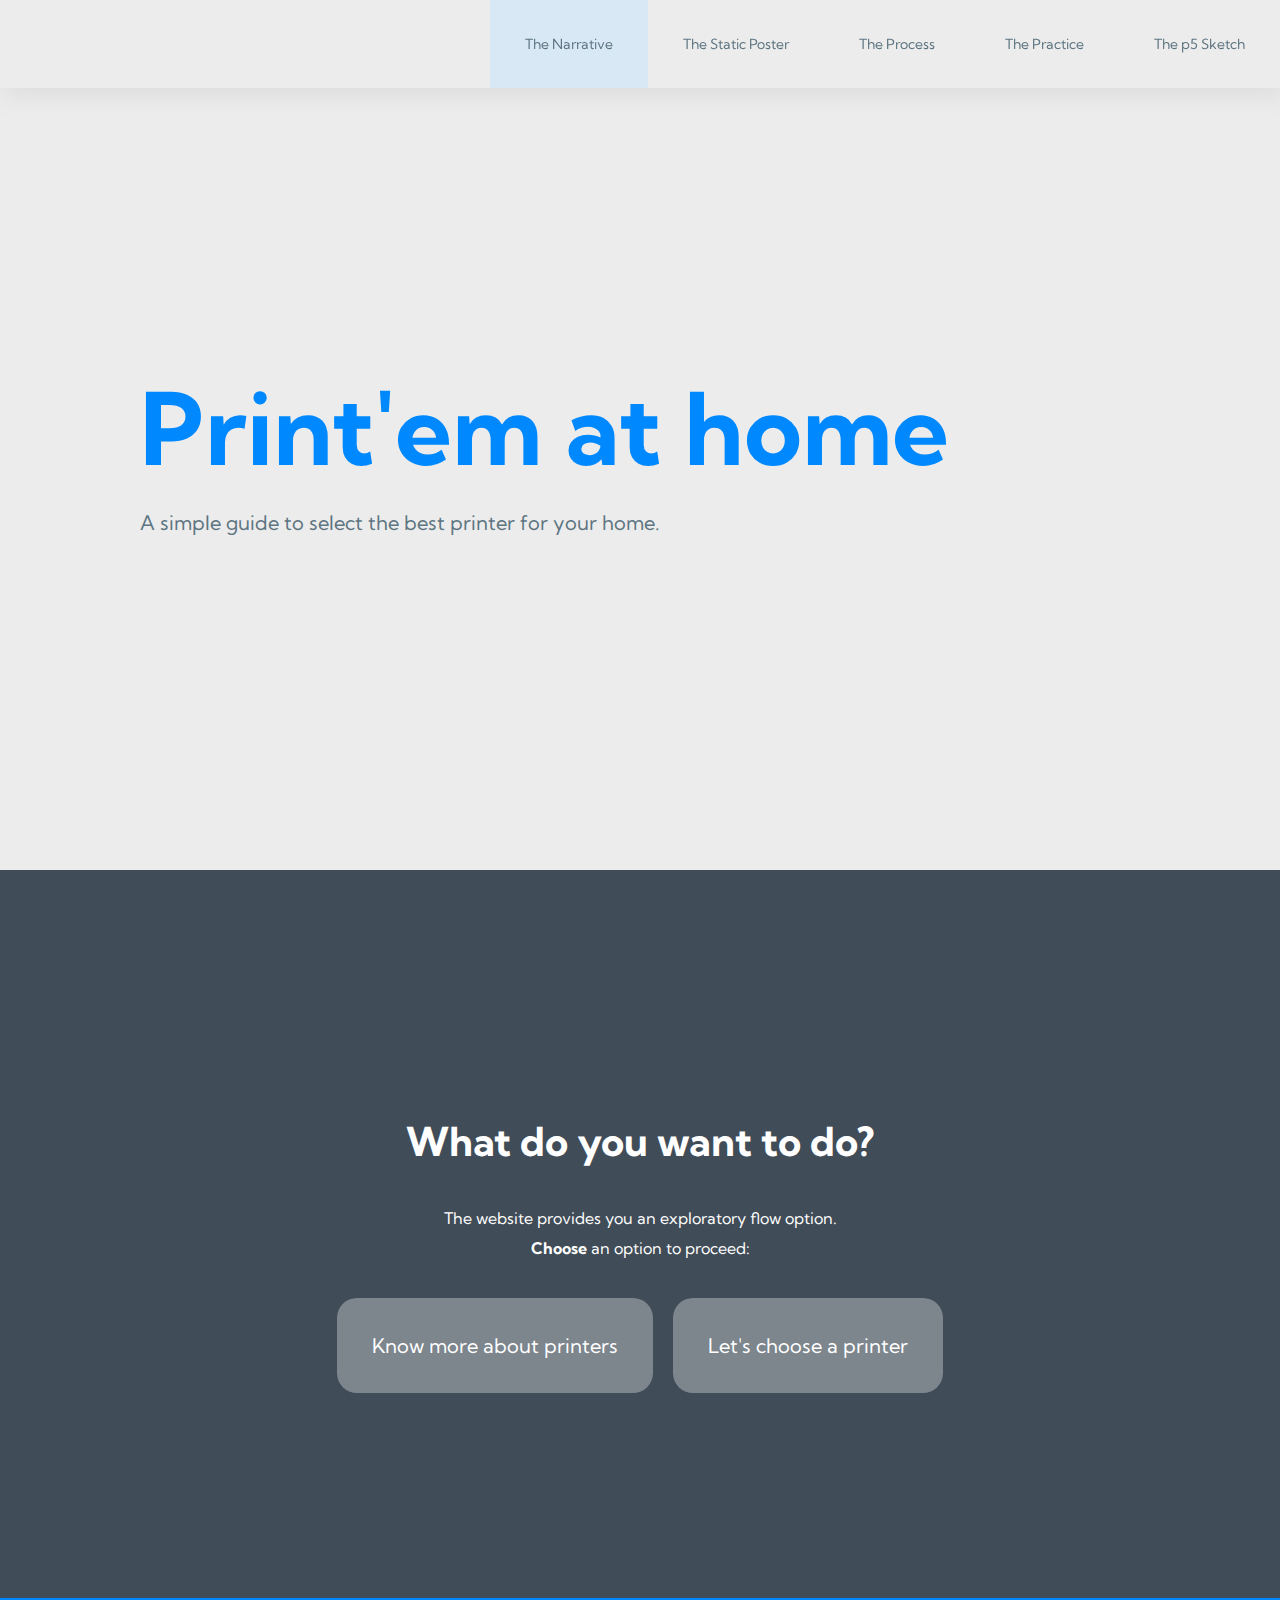
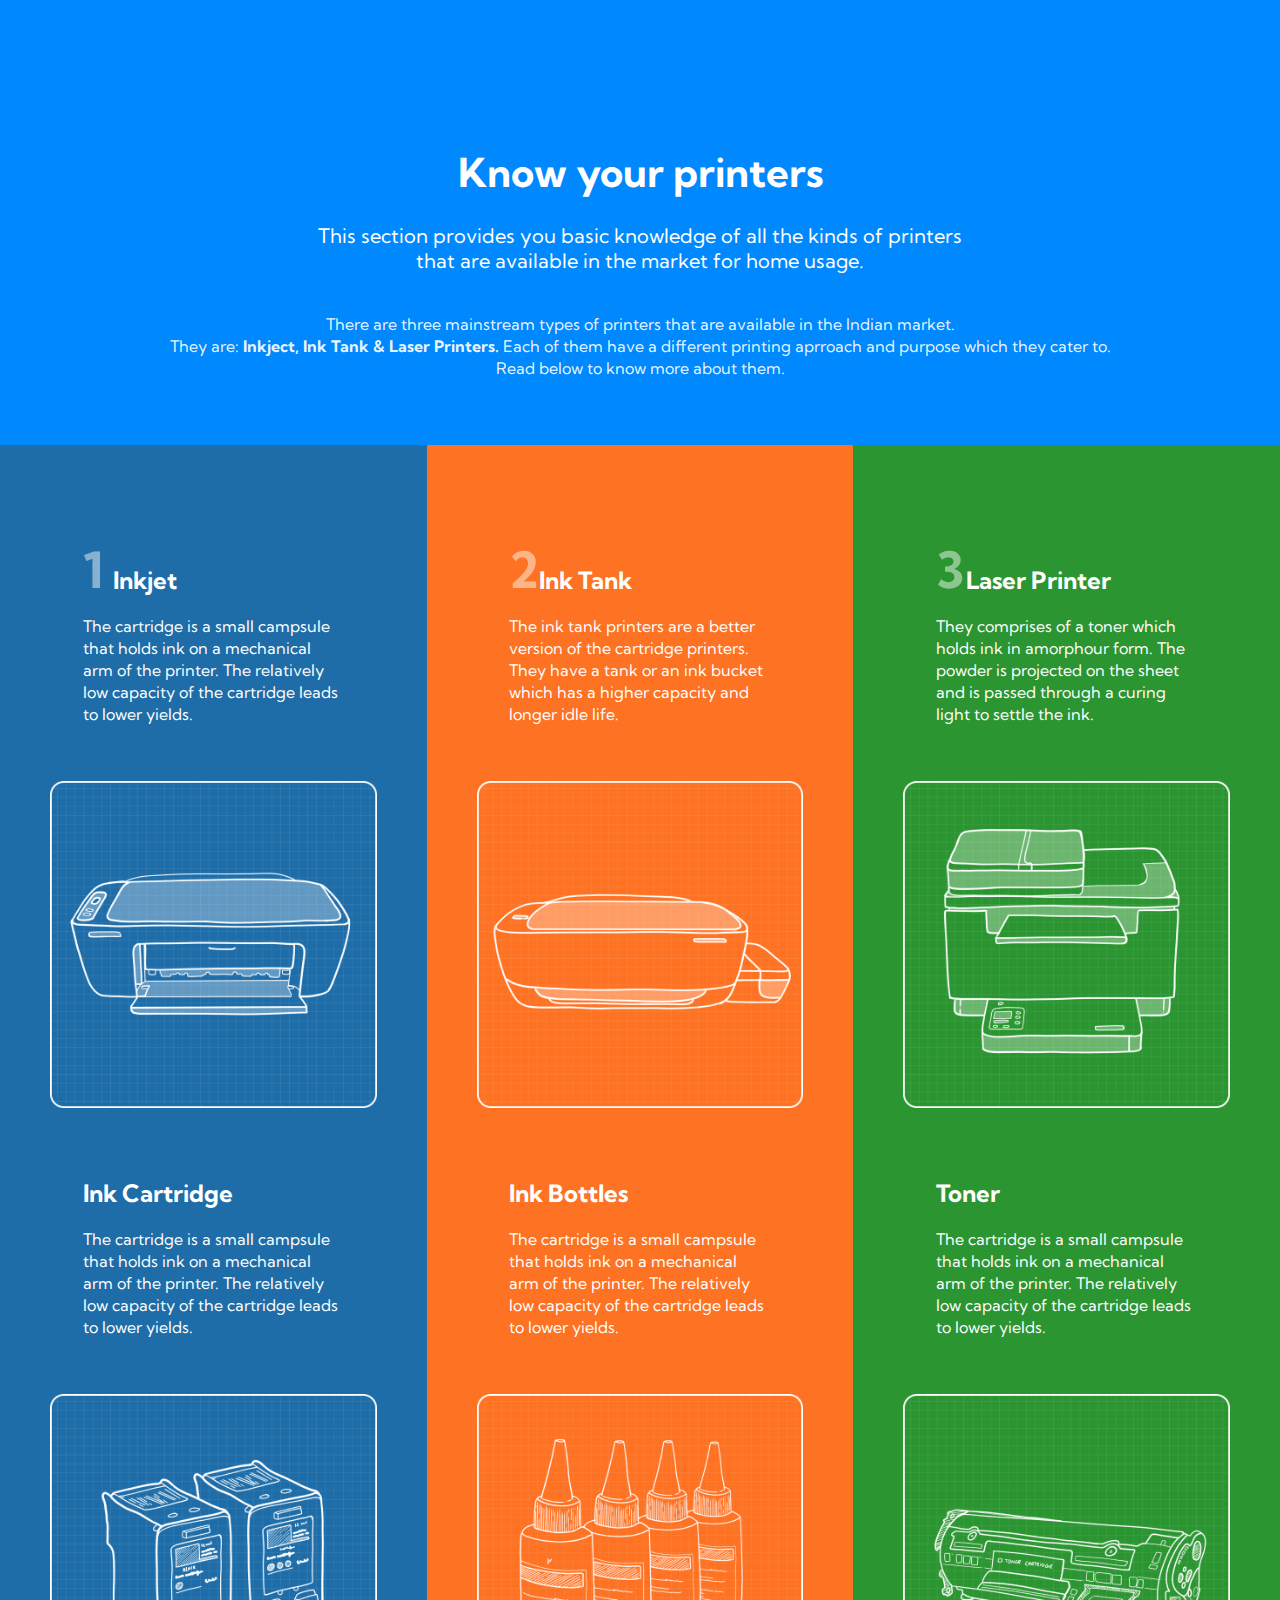
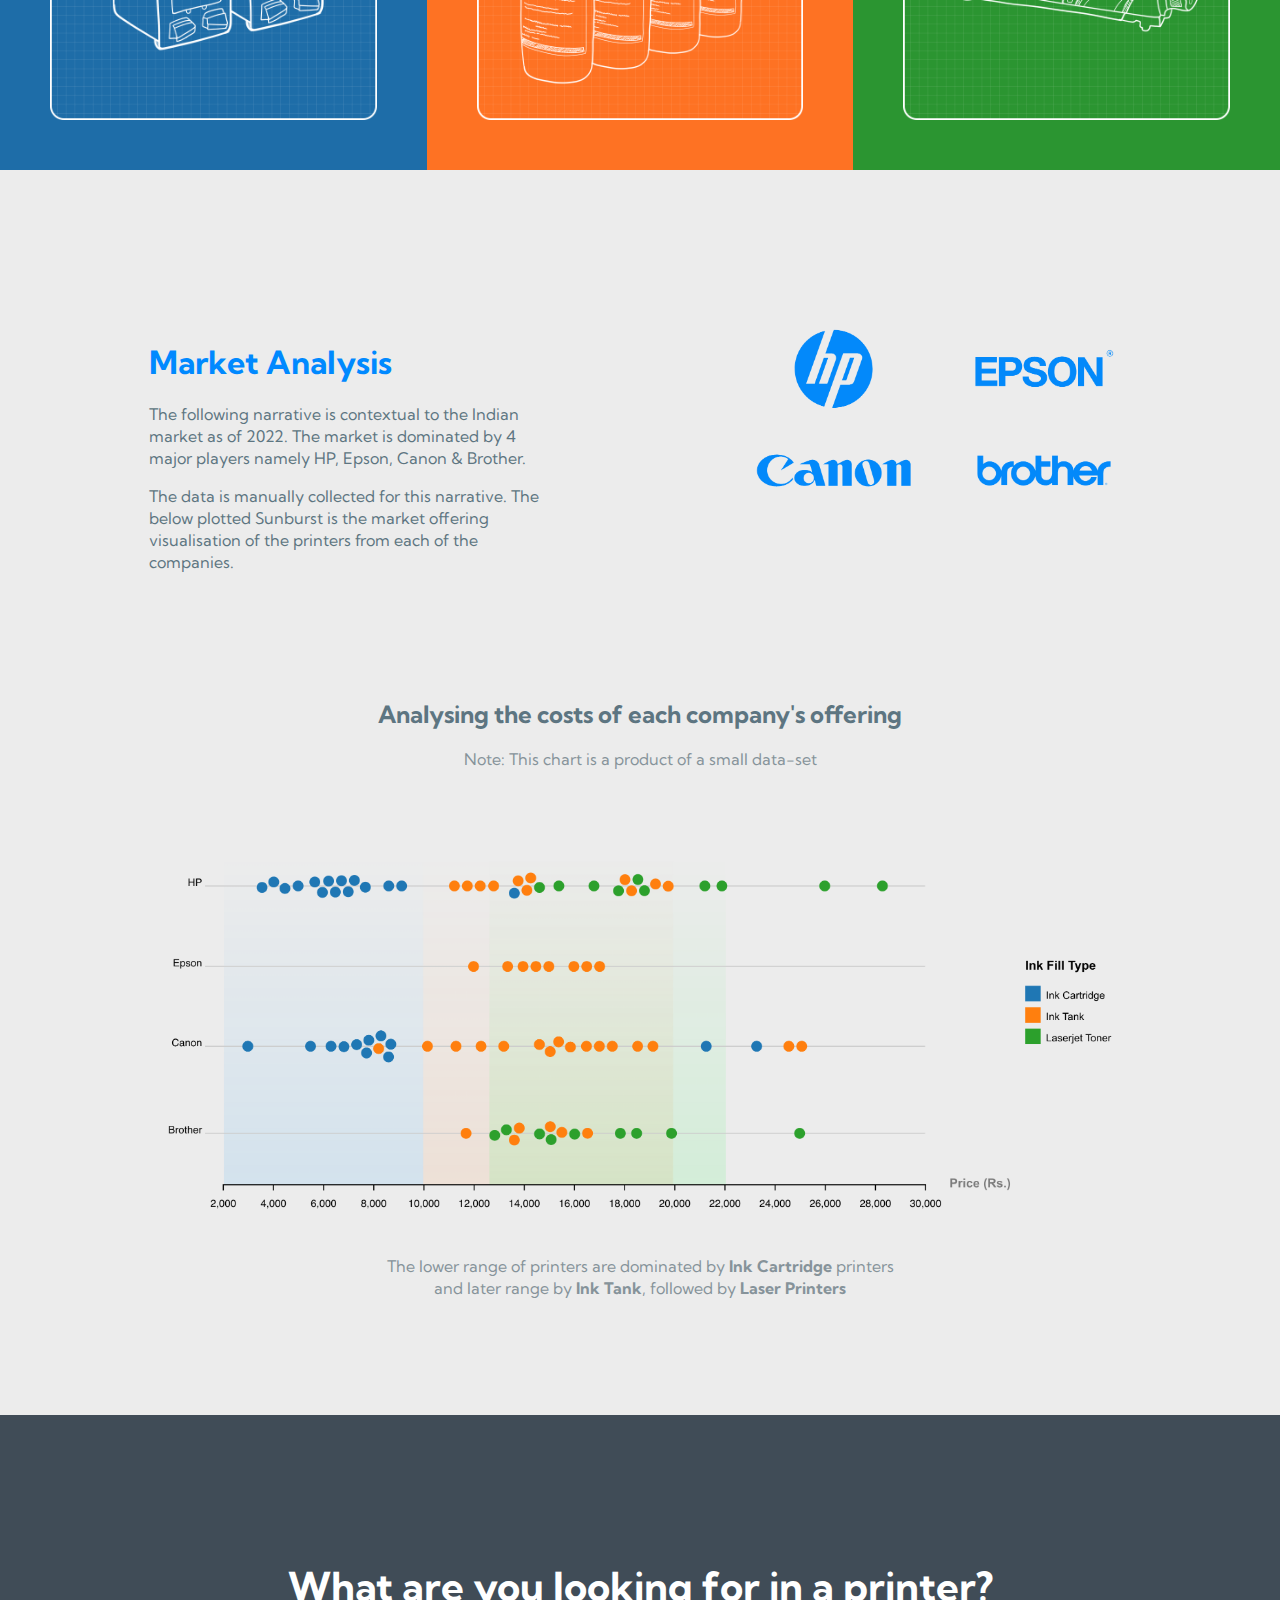
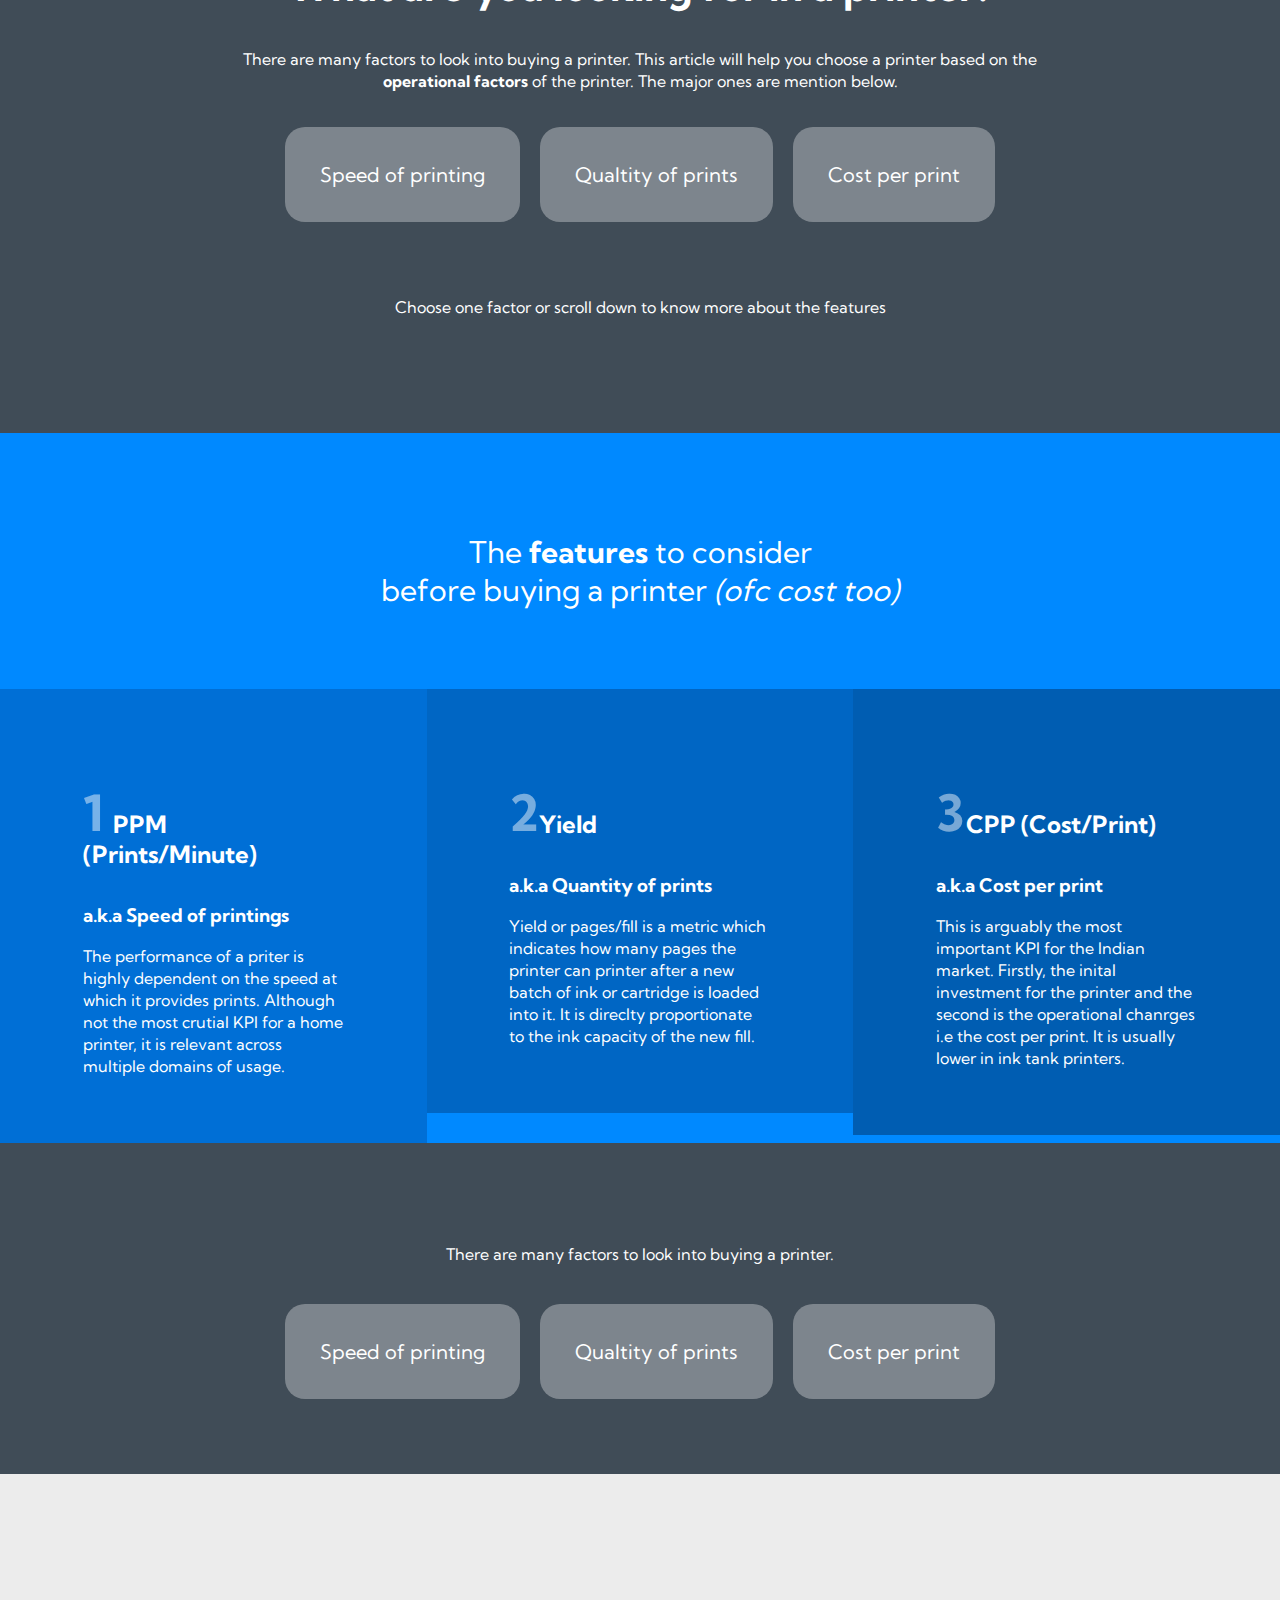
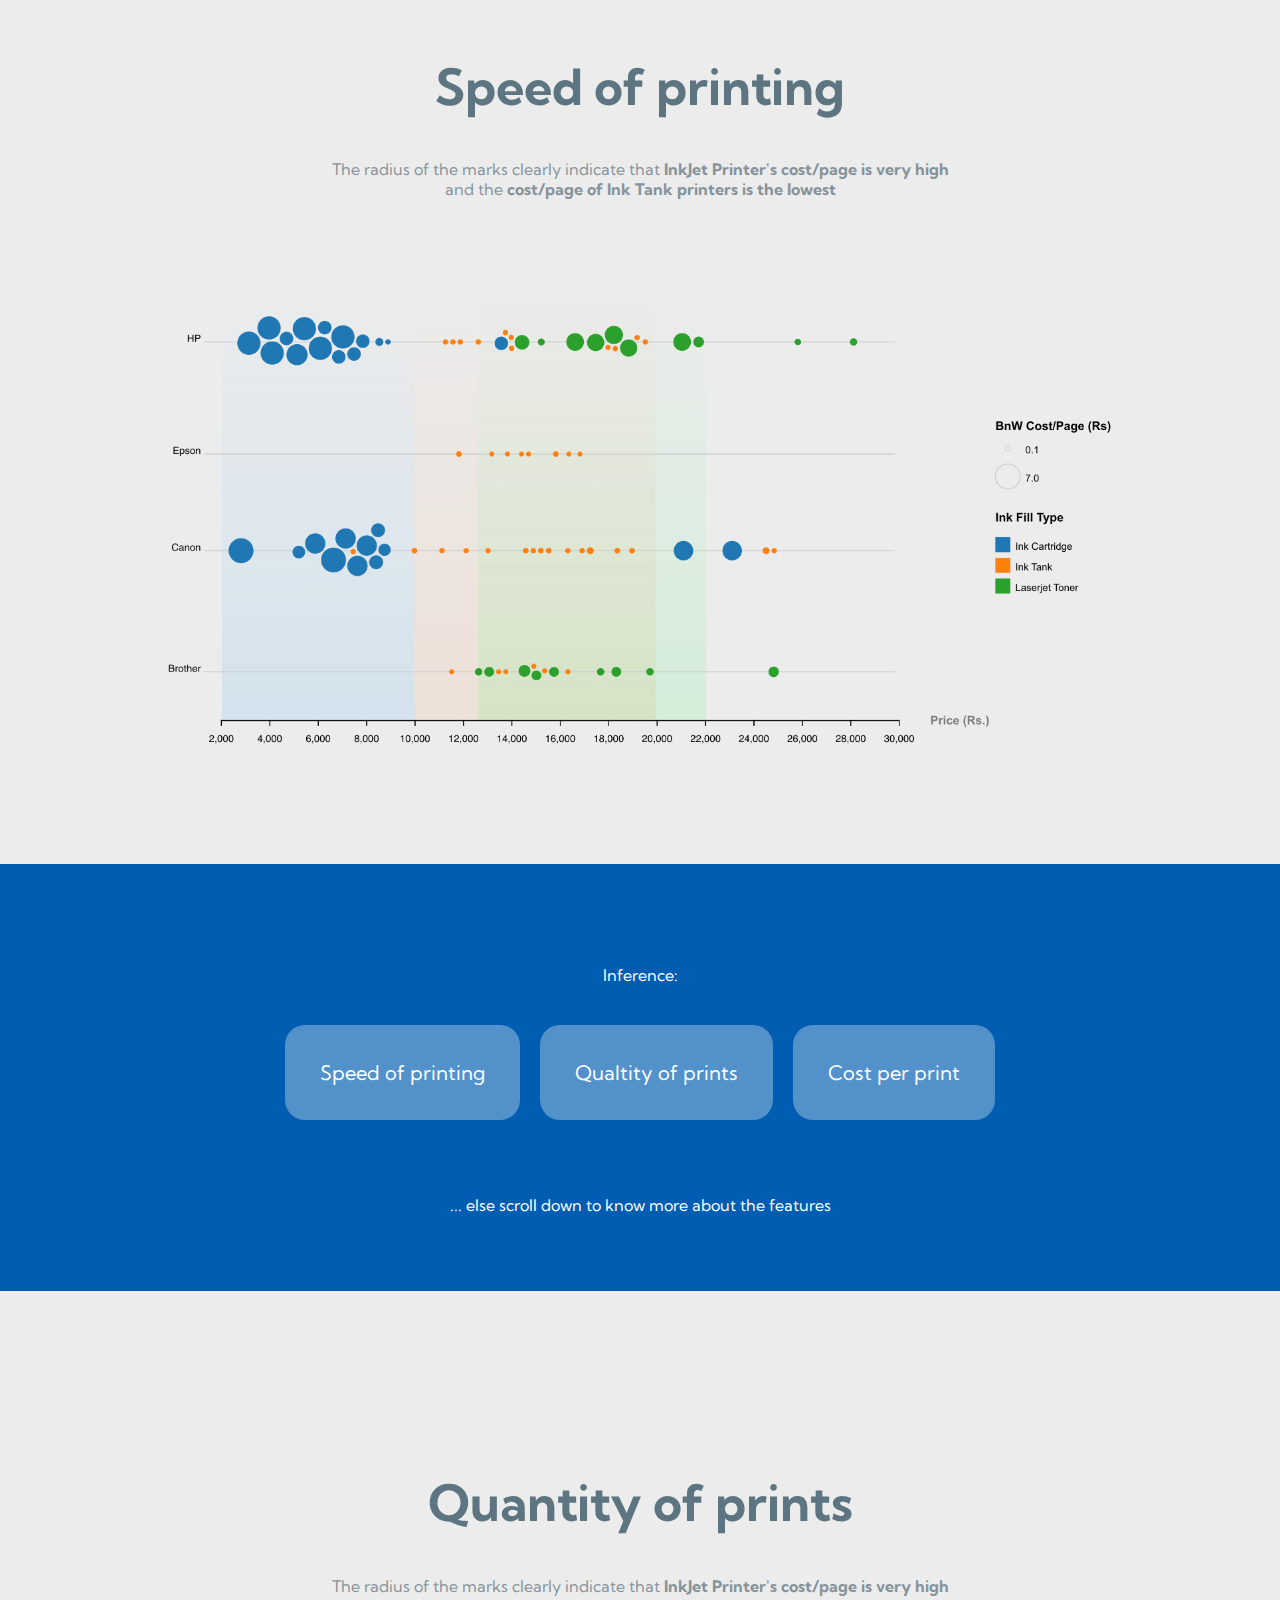
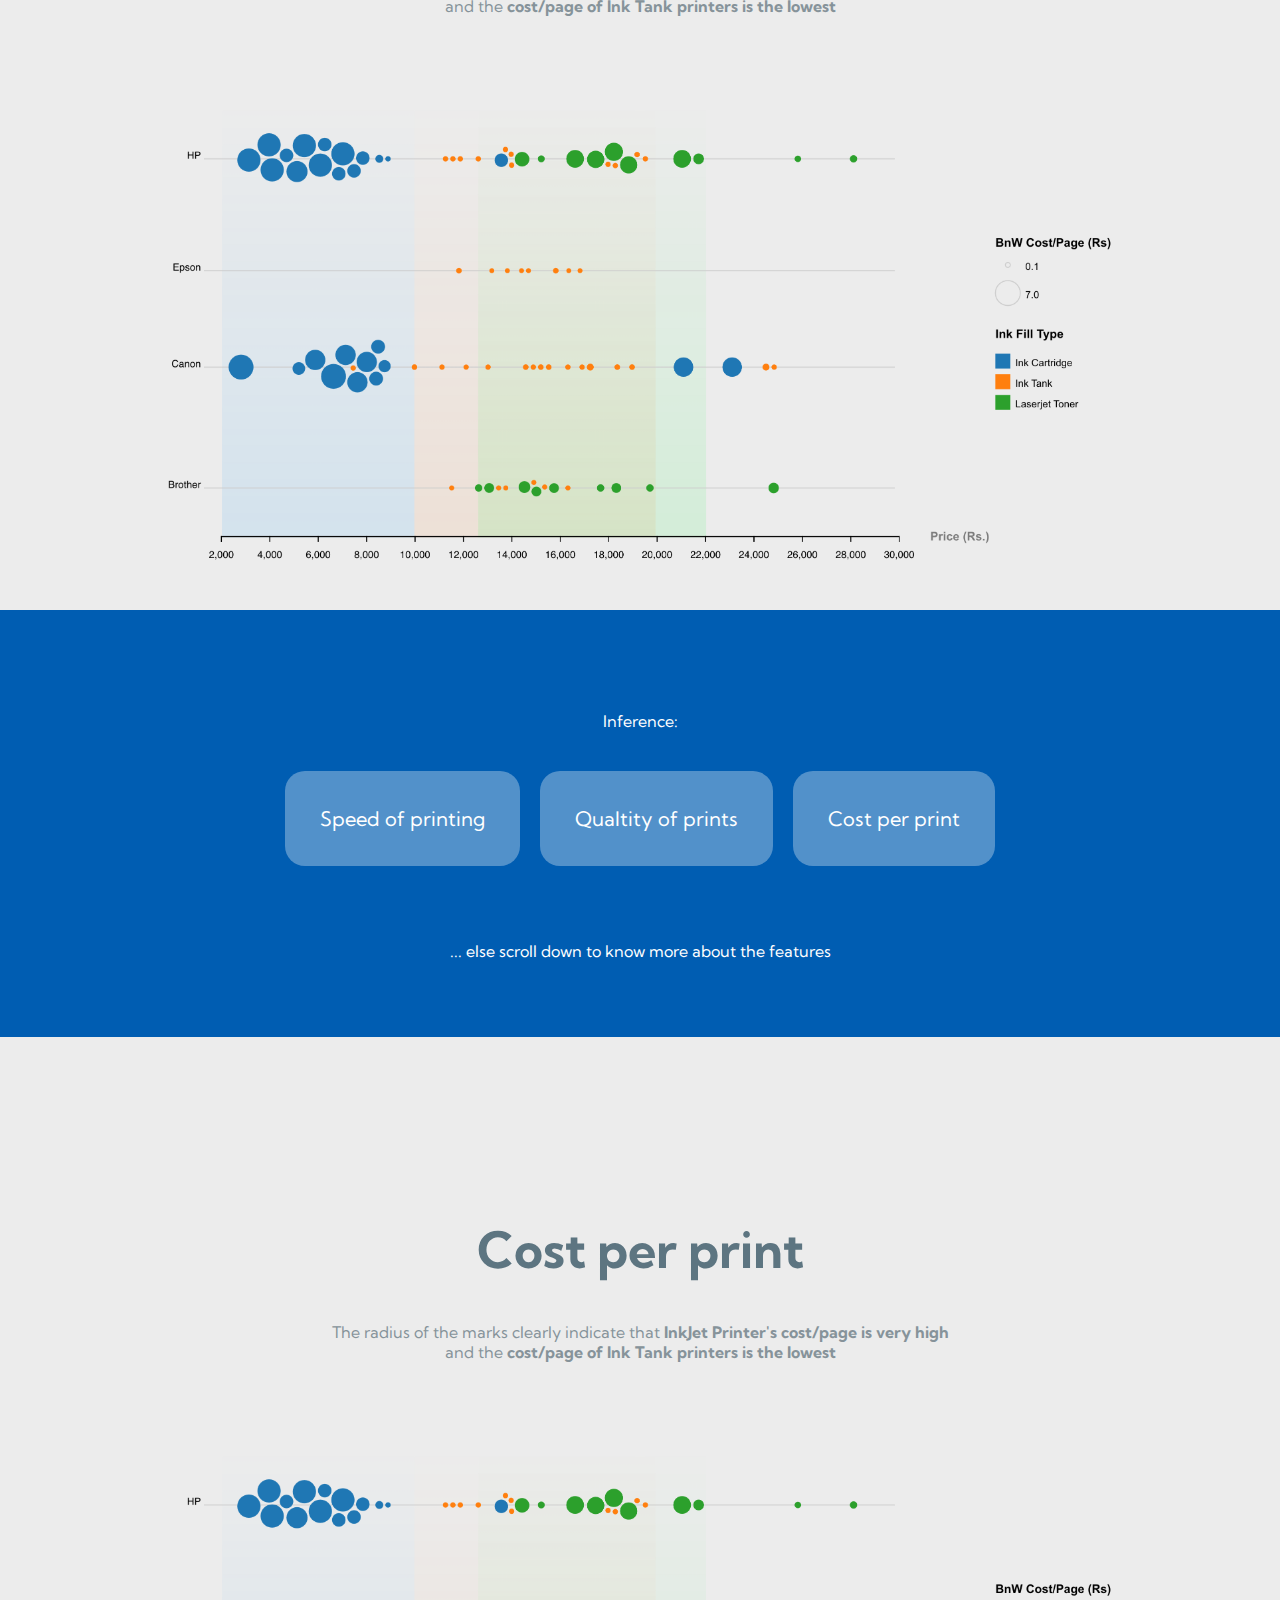
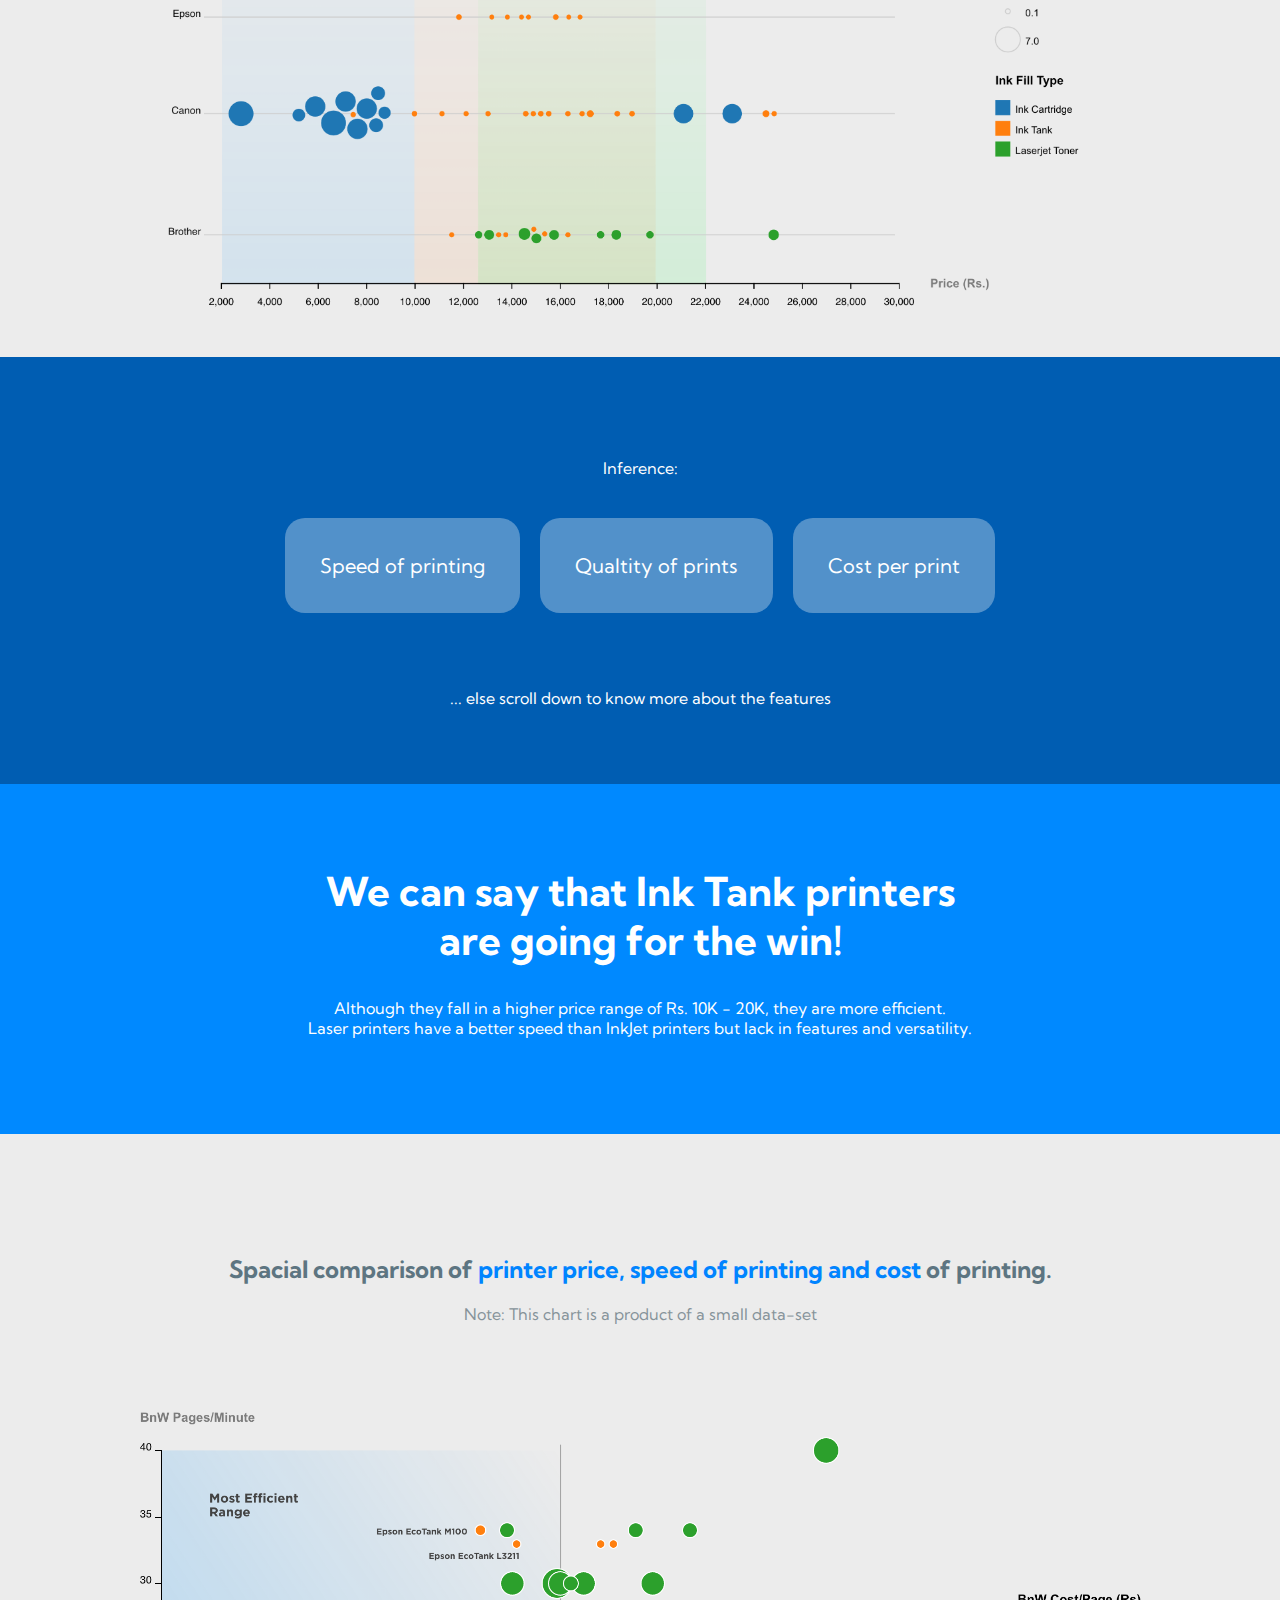
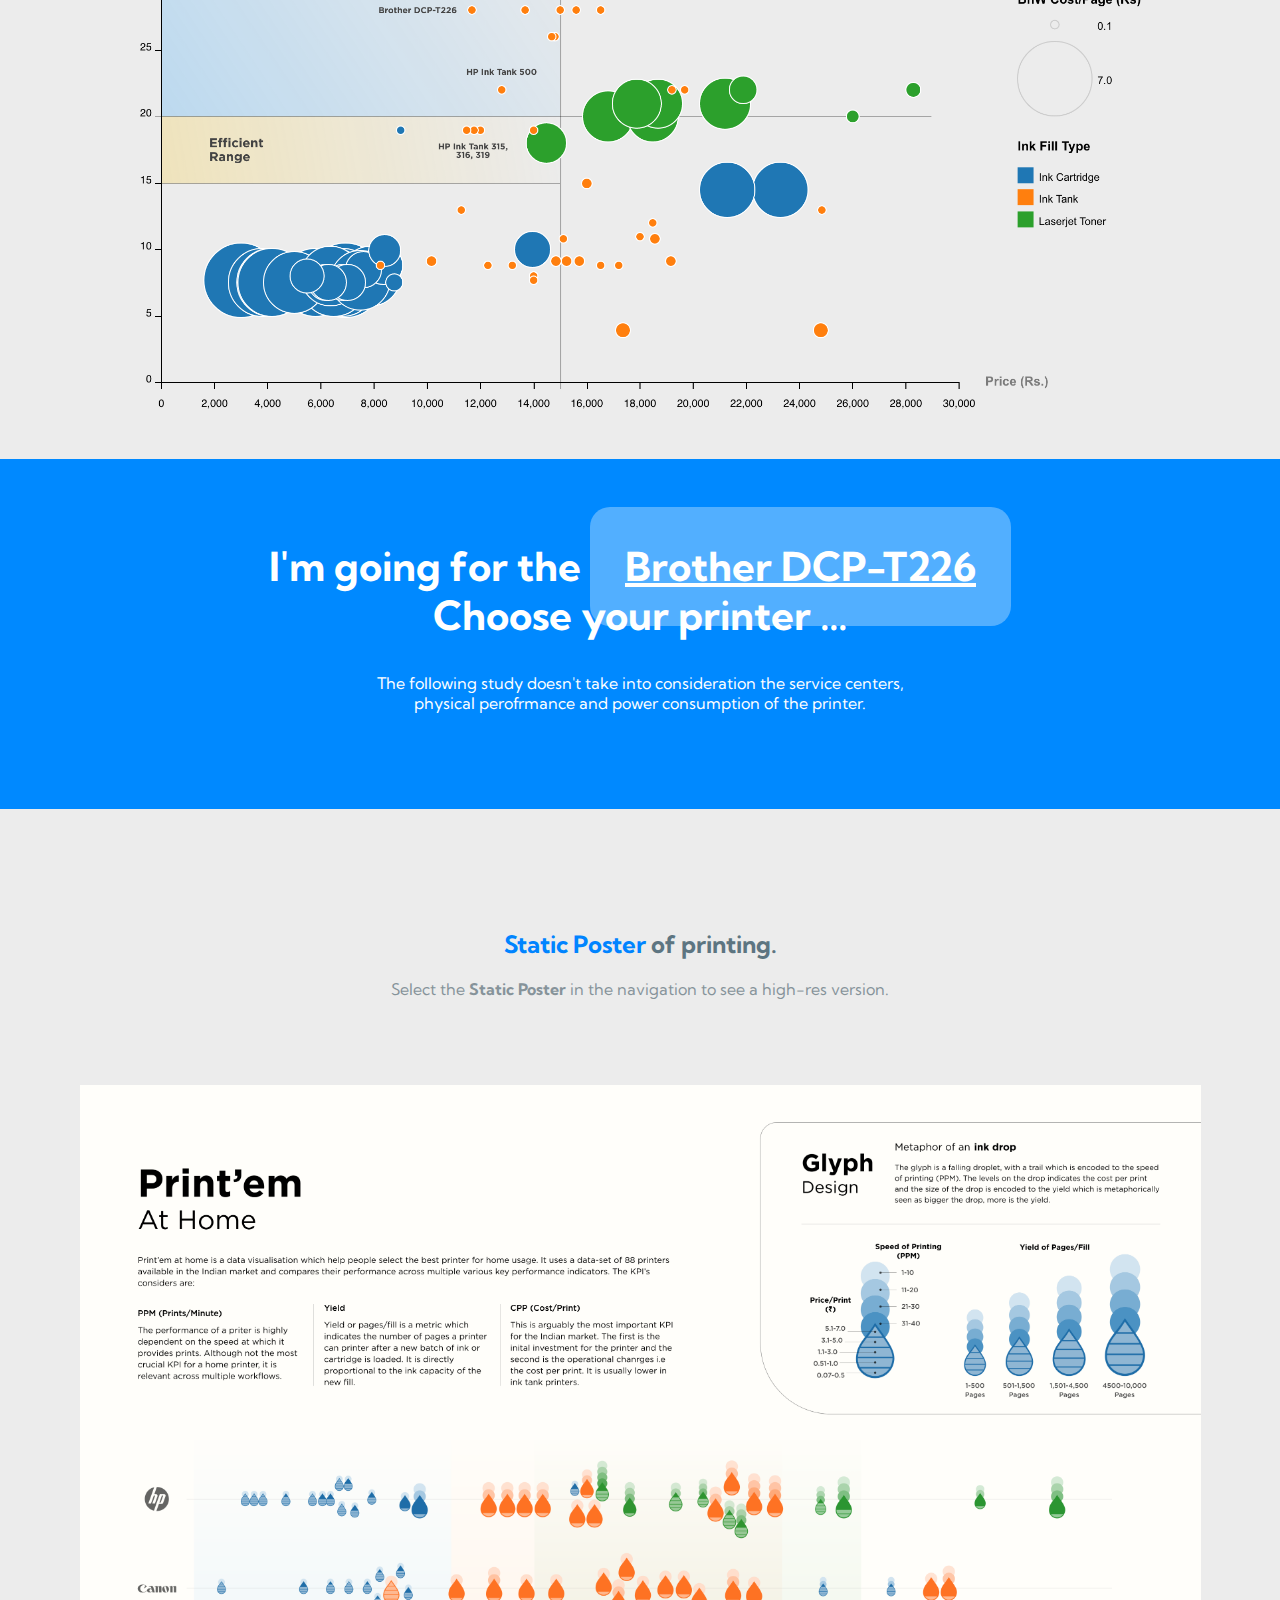
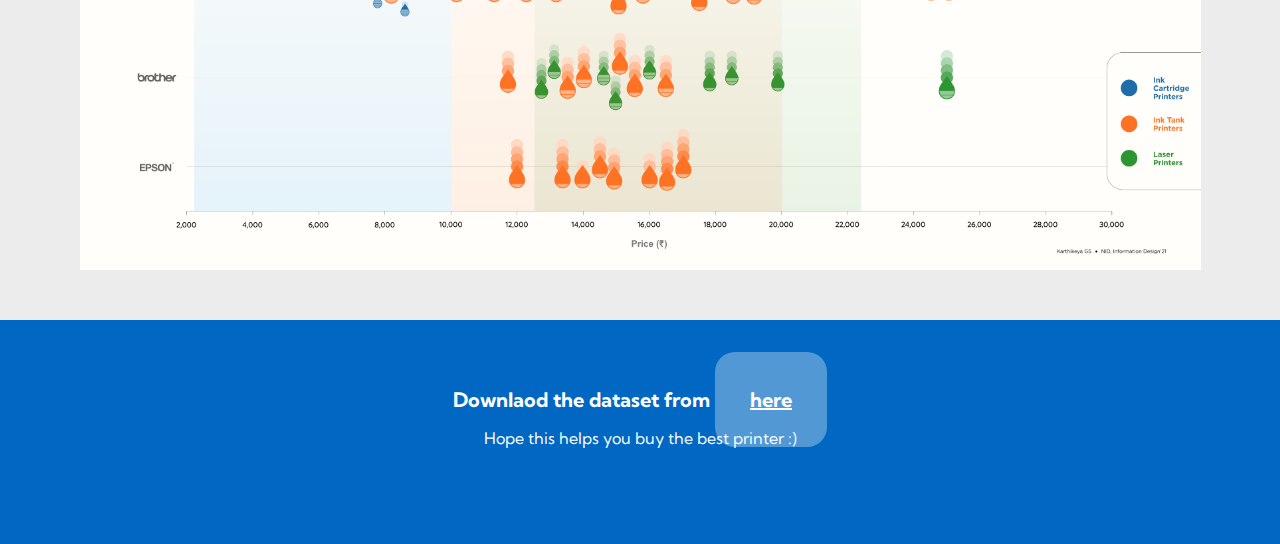
==== index.html @ f94d1ef1 "updates" ====
<html>
    <head>
        <title>Printers for All</title>
        <meta name="viewport" content="width=device-width, initial-scale=1">
        <link rel="stylesheet" href="style.css">
        <link rel="preconnect" href="https://fonts.googleapis.com"> 
        <link rel="preconnect" href="https://fonts.gstatic.com" crossorigin> 
        <link href="https://fonts.googleapis.com/css2?family=Kumbh+Sans:wght@100;200;300;400;500;600;700;800;900&display=swap" rel="stylesheet">
    </head>
    <body>



        <div class="navbar">
            <!-- <a href="/narrative">The Narrative</a>
            <a href="printer/static">The Static Poster</a>
            <a href="/process">The Process</a>
            <a href="/practice">The Practice</a>
            <a href="/sketch">The p5 Sketch</a> -->

            <a href="sketch/index.html">The p5 Sketch</a>
            <a href="practice/index.html">The Practice</a>
            <a href="process.html">The Process</a>
            <a href="infoG.png">The Static Poster</a>
            <a href="" class="active">The Narrative</a>
        </div>



        <!-- Landing Page -->
        <div class="main">
            <section class="Vcenter">
                <p style="font-size:100px;margin-bottom: 20px; margin-top: 20px; color: #0089FF;"><b>Print'em at home</b></p>
                <p style="font-size: 20px;">A simple guide to select the best printer for your home.</p>   
            </section>
        </div>  



        <!-- Question Section 1: Primary Flow -->
        <div class="flow1" style="background-color: #404c57;"> 
            <h1 style="text-align: center; padding-bottom: 10px; font-size: 40px">What do you want to do?</h1>
            <p style="text-align: center; padding-bottom: 20px; line-height: 30px">The website provides you an exploratory flow option.<br> <b>Choose</b> an option to proceed:</p>
            <p style="text-align: center; padding-top: 30px; font-size: 20px;"><a href="#know">Know more about printers</a><a href="#KPI" style="margin-left: 20px;">Let's choose a printer</a></p>
        </div>
        


        <!-- Know your Printer - Section 1 -->
        <div class="row" style="background-color:#0089FF;" id="know"> 

            <h1 style="text-align: center; padding-top: 120px; color: white; padding-bottom: 0px; margin-top: 30px; font-size: 40px;;">Know your printers</h1>
            <p style="text-align: center; padding-bottom: 20px; color: white;font-size: 20px;">This section provides you basic knowledge of all the kinds of printers <br>that are available in the market for home usage.</p>
            <p style="text-align: center; padding-bottom: 50px; color: rgba(255, 255, 255, 0.929);font-size: 16px; line-height: 22px;">There are three mainstream types of printers that are available in the Indian market.<br>They are: <b>Inkject, Ink Tank & Laser Printers.</b>
            Each of them have a different printing aprroach and purpose which they cater to.<br>Read below to know more about them.</p>
            <div class="column3" style="background-color: #1E6DA8;">
                
                <div class="col_content" style="padding-bottom: 40px;">
                    <h1 style="position: absolute; font-size: 50px; color: rgba(255, 255, 255, 0.465);">1</h1>
                    <br><br>
                    <h2>&nbsp;&nbsp;&nbsp;&nbsp;&nbsp;&nbsp;Inkjet</h2>
                    <p style="line-height: 22px;">The cartridge is a small campsule that holds ink on a mechanical arm of the printer. The relatively low capacity of the cartridge leads to lower yields.</p>
                </div>
                <img src="1.png" style="width:100%" >
                

                <div class="col_content" style="padding-bottom: 40px;">
                    <br><br>
                    <h2>Ink Cartridge</h2>
                    <p style="line-height: 22px;">The cartridge is a small campsule that holds ink on a mechanical arm of the printer. The relatively low capacity of the cartridge leads to lower yields.</p>
                </div>
                <img src="C1.png" style="width:100%">

            </div>
            
            <div class="column3" style="background-color: #FE7223;">
                
                <div class="col_content" style="padding-bottom: 40px;">
                    <h1 style="position: absolute; font-size: 50px; color: rgba(255, 255, 255, 0.465);">2</h1>
                    <br><br>
                    <h2>&nbsp;&nbsp;&nbsp;&nbsp;&nbsp;&nbsp;Ink Tank</h2>
                    <p style="line-height: 22px;">The ink tank printers are a better version of the cartridge printers. They have a tank or an ink bucket which has a higher capacity and longer idle life. </p>
                </div>
                <img src="3.png" style="width:100%">
               

                <div class="col_content" style="padding-bottom: 40px;">
                    <br><br>
                    <h2>Ink Bottles</h2>
                    <p style="line-height: 22px;">The cartridge is a small campsule that holds ink on a mechanical arm of the printer. The relatively low capacity of the cartridge leads to lower yields.</p>
                </div>
                <img src="C2.png" style="width:100%">

            </div>

            <div class="column3" style="background-color: #2B9531;">
                
                <div class="col_content" style="padding-bottom: 40px;">
                    <h1 style="position: absolute; font-size: 50px; color: rgba(255, 255, 255, 0.465);">3</h1>
                    <br><br>
                    <h2>&nbsp;&nbsp;&nbsp;&nbsp;&nbsp;&nbsp;Laser Printer</h2>
                    <p style="line-height: 22px;">They comprises of a toner which holds ink in amorphour form. The powder is projected on the sheet and is passed through a curing light to settle the ink. </p>
                </div>
                <img src="4.png" style="width:100%">

                <div class="col_content" style="padding-bottom: 40px;">
                    <br><br>
                    <h2>Toner</h2>
                    <p style="line-height: 22px;">The cartridge is a small campsule that holds ink on a mechanical arm of the printer. The relatively low capacity of the cartridge leads to lower yields.</p>
                </div>
                <img src="C3.png" style="width:100%">

            </div>
        </div>

        <!-- Market Analysis -->
        <div class="row" style="padding-bottom:10px; margin-left: 50px; margin-right: 50px;"> 
            <div class="column">
                <div class="col_content" style="padding-top: 100px;">
                    <h1 style="color: #0089FF;">Market Analysis</h1>
                    <p style="line-height: 22px;color: #5d7581;">The following narrative is contextual to the Indian market as of 2022. The market is dominated by 4 major players namely HP, Epson, Canon & Brother.</p>
                    <p style="line-height: 22px;color: #5d7581;">The data is manually collected for this narrative. The below plotted Sunburst is the market offering visualisation of the printers from each of the companies.</p>
                </div>
            </div>
            
            <div class="column">
                <img src="7.png" style="width:100%">
            </div>
        </div>

        <!-- Analysis -->
        <div class="column1" style="padding-top: 30px; padding-bottom: 100px;">
            <h2 style="text-align: center; color: #5d7581;">Analysing the costs of each company's offering</h2>
            <p style="text-align: center; color: #86939a; padding-bottom: 30px;">Note: This chart is a product of a small data-set</p>
            <img src="P1.png" style="width:80%; padding-bottom: 0px;">
            <p style="text-align: center; color: #86939a; padding-top: 30px; line-height: 22px;">The lower range of printers are dominated by <b>Ink Cartridge</b> printers <br> and later range by <b>Ink Tank</b>, followed by <b>Laser Printers</b> </p>
        </div>
        
        <!-- Question Section 2: What matters to you in a printer -->
        <div class="column1" style="background-color: #404c57; color: white; padding-bottom: 100px; padding-top: 120px;" id="KPI">
            <h1 style="text-align: center; padding-bottom: 10px; font-size: 40px">What are you looking for in a printer?</h1>
            <p style="text-align: center; padding-bottom: 20px; line-height: 22px">There are many factors to look into buying a printer. This article will help you choose a printer based on the<br><b>operational factors</b> of the printer. The major ones are mention below.</p>
            <p style="text-align: center; padding-top: 30px; font-size: 20px;"><a href="#speed">Speed of printing</a><a href="#quantity" style="margin-left: 20px;">Qualtity of prints</a><a href="#cost" style="margin-left: 20px;">Cost per print</a></p>
            <p style="text-align: center; padding-top: 90px; font-size: 16px;">Choose one factor or scroll down to know more about the features</p>
        </div>

        <!-- KPI's -->
        <div class="row" style="background-color:#0089FF; padding-bottom: 0px;"> 
            <p style="text-align: center; padding-top: 100px; color: white; padding-bottom: 50px; font-size: 30px;">The <b> features</b> to consider <br>before buying a printer <i>(ofc cost too)</i> </p>
            <div class="column3" style="background-color: #006FD6;">

                <div class="col_content">
                    <h1 style="position: absolute; font-size: 50px; color: rgba(255, 255, 255, 0.465);">1</h1>
                    <br><br>
                    <h2>&nbsp;&nbsp;&nbsp;&nbsp;&nbsp;&nbsp;PPM (Prints/Minute)</h2>
                    <h3 style="padding-top: 15px;">a.k.a Speed of printings</h3>
                    <p style="line-height: 22px;">The performance of a priter is highly dependent on the speed at which it provides prints. Although not the most crutial KPI for a home printer, it is relevant across multiple domains of usage.</p>
                </div>
            </div>
            
            <div class="column3" style="background-color: #0066C4;">
                <div class="col_content">
                    <h1 style="position: absolute; font-size: 50px; color: rgba(255, 255, 255, 0.465);">2</h1>
                    <br><br>
                    <h2>&nbsp;&nbsp;&nbsp;&nbsp;&nbsp;&nbsp;Yield</h2>
                    <h3 style="padding-top: 15px;">a.k.a Quantity of prints</h3>
                    <p style="line-height: 22px;">Yield or pages/fill is a metric which indicates how many pages the printer can printer after a new batch of ink or cartridge is loaded into it. It is direclty proportionate to the ink capacity of the new fill. </p>
                </div>
            </div>

            <div class="column3" style="background-color: #005DB2;">
                <div class="col_content">
                    <h1 style="position: absolute; font-size: 50px; color: rgba(255, 255, 255, 0.465);">3</h1>
                    <br><br>
                    <h2>&nbsp;&nbsp;&nbsp;&nbsp;&nbsp;&nbsp;CPP (Cost/Print)</h2>
                    <h3 style="padding-top: 15px;">a.k.a Cost per print</h3>
                    <p style="line-height: 22px;">This is arguably the most important KPI for the Indian market. Firstly, the inital investment for the printer and the second is the operational chanrges i.e the cost per print. It is usually lower in ink tank printers.</p>
                </div>
            </div>
        </div>

        <!-- Question Section 2.1: What matters to you in a printer -->
        <div class="column1" style="background-color: #404c57; color: white; padding-bottom: 90px; padding-top: 80px;" id="KPI">
            <p style="text-align: center; padding-bottom: 20px; line-height: 30px">There are many factors to look into buying a printer.</p>
            <p style="text-align: center; padding-top: 30px; font-size: 20px;"><a href="#speed">Speed of printing</a><a href="#quantity" style="margin-left: 20px;">Qualtity of prints</a><a href="#cost" style="margin-left: 20px;">Cost per print</a></p>
        </div>
        
        <!-- -------------------------------------------------------->
        <!-- Speed of Printig -->
        <div class="column1" style="padding-top: 60px;padding-bottom: 120px;" id="speed">
            <h2 style="text-align: center; color: #5d7581; padding-top: 80px; font-size: 50px;">Speed of printing</h2>
            <p style="text-align: center; color: #86939a; padding-bottom: 50px;">The radius of the marks clearly indicate that <b>InkJet Printer's cost/page is very high</b><br> and the <b>cost/page of Ink Tank printers is the lowest</b></p>
            <!-- <img src="G1.gif" style="width:80%"> -->
            <img src="P2.png" style="width:80%; padding-top: 20px;">
        </div>
        <!-- Question Section 3: post speed -->
        <div class="column1" style="background-color: #005DB2; color: white; padding-bottom: 60px; padding-top: 80px;" id="KPI">
            <p style="text-align: center; padding-bottom: 20px; line-height: 30px">Inference: </p>
            <p style="text-align: center; padding-top: 30px; font-size: 20px;"><a href="#speed">Speed of printing</a><a href="#quantity" style="margin-left: 20px;">Qualtity of prints</a><a href="#cost" style="margin-left: 20px;">Cost per print</a></p>
            <p style="text-align: center; padding-top: 90px; font-size: 16px;">... else scroll down to know more about the features</p>
        </div>
        <!-- -------------------------------------------------------->


        <!-- -------------------------------------------------------->
        <!-- Quantity of prints -->
        <div class="column1" style="padding-top: 60px;" id="quantity">
            <h2 style="text-align: center; color: #5d7581; padding-top: 80px; font-size: 50px;">Quantity of prints</h2>
            <p style="text-align: center; color: #86939a; padding-bottom: 50px;">The radius of the marks clearly indicate that <b>InkJet Printer's cost/page is very high</b><br> and the <b>cost/page of Ink Tank printers is the lowest</b></p>
            <!-- <img src="G1.gif" style="width:80%"> -->
            <img src="P2.png" style="width:80%; padding-top: 20px;">
        </div>
        <!-- Question Section 3: post quantity -->
        <div class="column1" style="background-color: #005DB2; color: white; padding-bottom: 60px; padding-top: 80px;" id="KPI">
            <p style="text-align: center; padding-bottom: 20px; line-height: 30px">Inference: </p>
            <p style="text-align: center; padding-top: 30px; font-size: 20px;"><a href="#speed">Speed of printing</a><a href="#quantity" style="margin-left: 20px;">Qualtity of prints</a><a href="#cost" style="margin-left: 20px;">Cost per print</a></p>
            <p style="text-align: center; padding-top: 90px; font-size: 16px;">... else scroll down to know more about the features</p>
        </div>
        <!-- -------------------------------------------------------->


        <!-- -------------------------------------------------------->
        <!-- Cost per print -->
        <div class="column1" style="padding-top: 60px;" id="cost">
            <h2 style="text-align: center; color: #5d7581; padding-top: 80px; font-size: 50px;">Cost per print</h2>
            <p style="text-align: center; color: #86939a; padding-bottom: 50px;">The radius of the marks clearly indicate that <b>InkJet Printer's cost/page is very high</b><br> and the <b>cost/page of Ink Tank printers is the lowest</b></p>
            <!-- <img src="G1.gif" style="width:80%"> -->
            <img src="P2.png" style="width:80%; padding-top: 20px;">
        </div>
        <!-- Question Section 3: post cost -->
        <div class="column1" style="background-color: #005DB2; color: white; padding-bottom: 60px; padding-top: 80px;" id="KPI">
            <p style="text-align: center; padding-bottom: 20px; line-height: 30px">Inference: </p>
            <p style="text-align: center; padding-top: 30px; font-size: 20px;"><a href="#speed">Speed of printing</a><a href="#quantity" style="margin-left: 20px;">Qualtity of prints</a><a href="#cost" style="margin-left: 20px;">Cost per print</a></p>
            <p style="text-align: center; padding-top: 90px; font-size: 16px;">... else scroll down to know more about the features</p>
        </div>
        <!-- -------------------------------------------------------->
        

        <!-- Inference about the two KPI Graphs -->
        <div class="column1" style="background-color: #0089FF;">
            <h2 style="text-align: center; color: #ffffff; font-size: 40px;">We can say that Ink Tank printers <br>are going for the win!</h2>
            <p style="text-align: center; color: #ffffff; padding-bottom: 30px;">Although they fall in a higher price range of Rs. 10K - 20K, they are more efficient.<br>Laser printers have a better speed than InkJet printers but lack in features and versatility.</p>
        </div>

        <!-- Spacial Graph  -->
        <div class="column1" style="padding-top: 100px;">
            <h2 style="text-align: center; color: #5d7581;">Spacial comparison of <span style="color: #0084ff;">printer price, speed of printing and cost </span>of printing.</h2>
            <p style="text-align: center; color: #86939a; padding-bottom: 30px;">Note: This chart is a product of a small data-set</p>
            <img src=" Final.png" style="width:85%; padding-bottom: 0px;">
        </div>

        <!-- Choosing a printer section  -->
        <div class="column1" style="background-color: #0089FF;">
            <h2 style="text-align: center; color: #ffffff; font-size: 40px;">I'm going for the <u><a href="https://www.amazon.in/Brother-DCP-T226-Tank-Refill-System/dp/B0B38N9YZS" style="text-decoration: none; color:#ffffff;">Brother DCP-T226</a></u> <br>Choose your printer ...</h2>
            <p style="text-align: center; color: #ffffff; padding-bottom: 30px;">The following study doesn't take into consideration the service centers,<br> physical perofrmance and power consumption of the printer.</p>
        </div>

        <div class="column1" style="padding-top: 100px;">
            <h2 style="text-align: center; color: #5d7581;"><span style="color: #0084ff;">Static Poster </span>of printing.</h2>
            <p style="text-align: center; color: #86939a; padding-bottom: 30px;">Select the <b>Static Poster</b> in the navigation to see a high-res version.</p>
            <img src=" infoG.png" style="width:95%; padding-bottom: 0px;">
        </div>

        <div class="column1" style="background-color: #0068c2;">
            <h2 style="text-align: center; color: #ffffff; font-size: 20px;">Downlaod the dataset from <u><a href="https://docs.google.com/spreadsheets/d/1FkyngLLp9aEJR9bLDVqrbeRYd6UZ4SQk/edit?usp=sharing&ouid=109748890754691912564&rtpof=true&sd=true" style="text-decoration: none; color:#ffffff;">here</a></u></h2>
            <p style="text-align: center; color: #ffffff; padding-bottom: 30px;">Hope this helps you buy the best printer :)</p>
        </div>

    </body>
</html>
---- style.css ----
html{
  scroll-behavior: smooth;
}
body{
    background-color: #ececec;
    font-family: 'Kumbh Sans', sans-serif;
    margin: 0px;
}


.navbar {
    overflow: hidden;
    background-color: #ececec;
    justify-content: center;
    position: fixed;
    top: 0;
    width: 100%;
    box-shadow: 5px 10px 20px #dfdfdf;
  }
  
  .navbar a {
    float: right;
    display: inline-block;
    color: #5d7581;
    text-align: center;
    padding: 35px 35px;
    text-decoration: none;
    font-size: 14px;
  }
  
  .navbar a:hover {
    background: #dde1e4;
    color: #365464;
    transition: 0.8s;
  }

 .active {
    background: #d8e8f4;
  }

  .main{
    /* background-image: url('bgg.png');
    background-attachment: fixed; */
    background-size: 100% 100%;
    margin-left: 70px;
    padding: 70px;
    margin-top: 50px;
    color: #5d7581;
    height: 70%;
  }

  .main a{
    text-decoration: none;
    padding: 35px 35px;
    text-align: center;
    background-color: #ffffff52;
    border-radius: 20px;
    color: white;
  }

  .main a:hover{
    text-decoration: none;
    padding: 35px 35px;
    text-align: center;
    background-color: #0084ff;
    border-radius: 20px;
    color: white;
    transition: 0.5s;
  }

  .flow1{
    /* background-image: url('bgg.png');
    background-attachment: fixed; */
    margin-left: 0px;
    padding: 220px;
    margin-top: 50px;
    color: #ffffff;
  }

  .flow1 a{
    text-decoration: none;
    padding: 35px 35px;
    text-align: center;
    background-color: #ffffff52;
    border-radius: 20px;
    color: white;
  }

  .flow1 a:hover{
    text-decoration: none;
    padding: 35px 35px;
    text-align: center;
    background-color: #0084ff;
    border-radius: 20px;
    color: white;
    transition: 0.5s;
    ;
  }

  .Vcenter{
    margin: 0;
    z-index: -500;
    position: absolute;
    top: 50%;
    -ms-transform: translateY(-50%);
    transform: translateY(-50%);
  }


  .column {
    float: left;
    width: 50%;
    padding: 50px;
    box-sizing: border-box;
  }
  
  .column img {
    display: block;
    margin-left: auto;
    margin-right: auto;
    width: 50%;
    padding-top: 20px;
  }

  .col_content{
    padding-top: 10px;;
    color: white;
    padding-left: 10%;
    padding-right: 10%;
  }

  .column3 {
    float: left;
    width: 33.33%;
    padding: 50px;
    box-sizing: border-box;
  }
  
  .column3 img {
    display: block;
    margin-left: auto;
    margin-right: auto;
    width: 50%;
  }

  .column1 {
    float: left;
    width: 100%;
    padding: 50px;
    box-sizing: border-box;
  }
  
  .column1 img {
    display: block;
    margin-left: auto;
    margin-right: auto;
    padding-top: 40px;
    width: 50%;
  }

  .column1 a{
    text-decoration: none;
    padding: 35px 35px;
    text-align: center;
    background-color: #ffffff52;
    border-radius: 20px;
    color: white;
  }

  .column1 a:hover{
    text-decoration: none;
    padding: 35px 35px;
    text-align: center;
    background-color: #0084ff;
    border-radius: 20px;
    color: white;
    transition: 0.5s;
    ;
  }

  .column12 {
    float: left;
    width: 100%;
    padding: 50px;
    box-sizing: border-box;
  }
  
  .column12 img {
    display: block;
    margin-left: auto;
    margin-right: auto;
    padding-top: 0px;
    width: 50%;
  }
  
  /* Clear floats after the columns */
  .row {
    content: "";
    display: table;
    clear: both;
  }
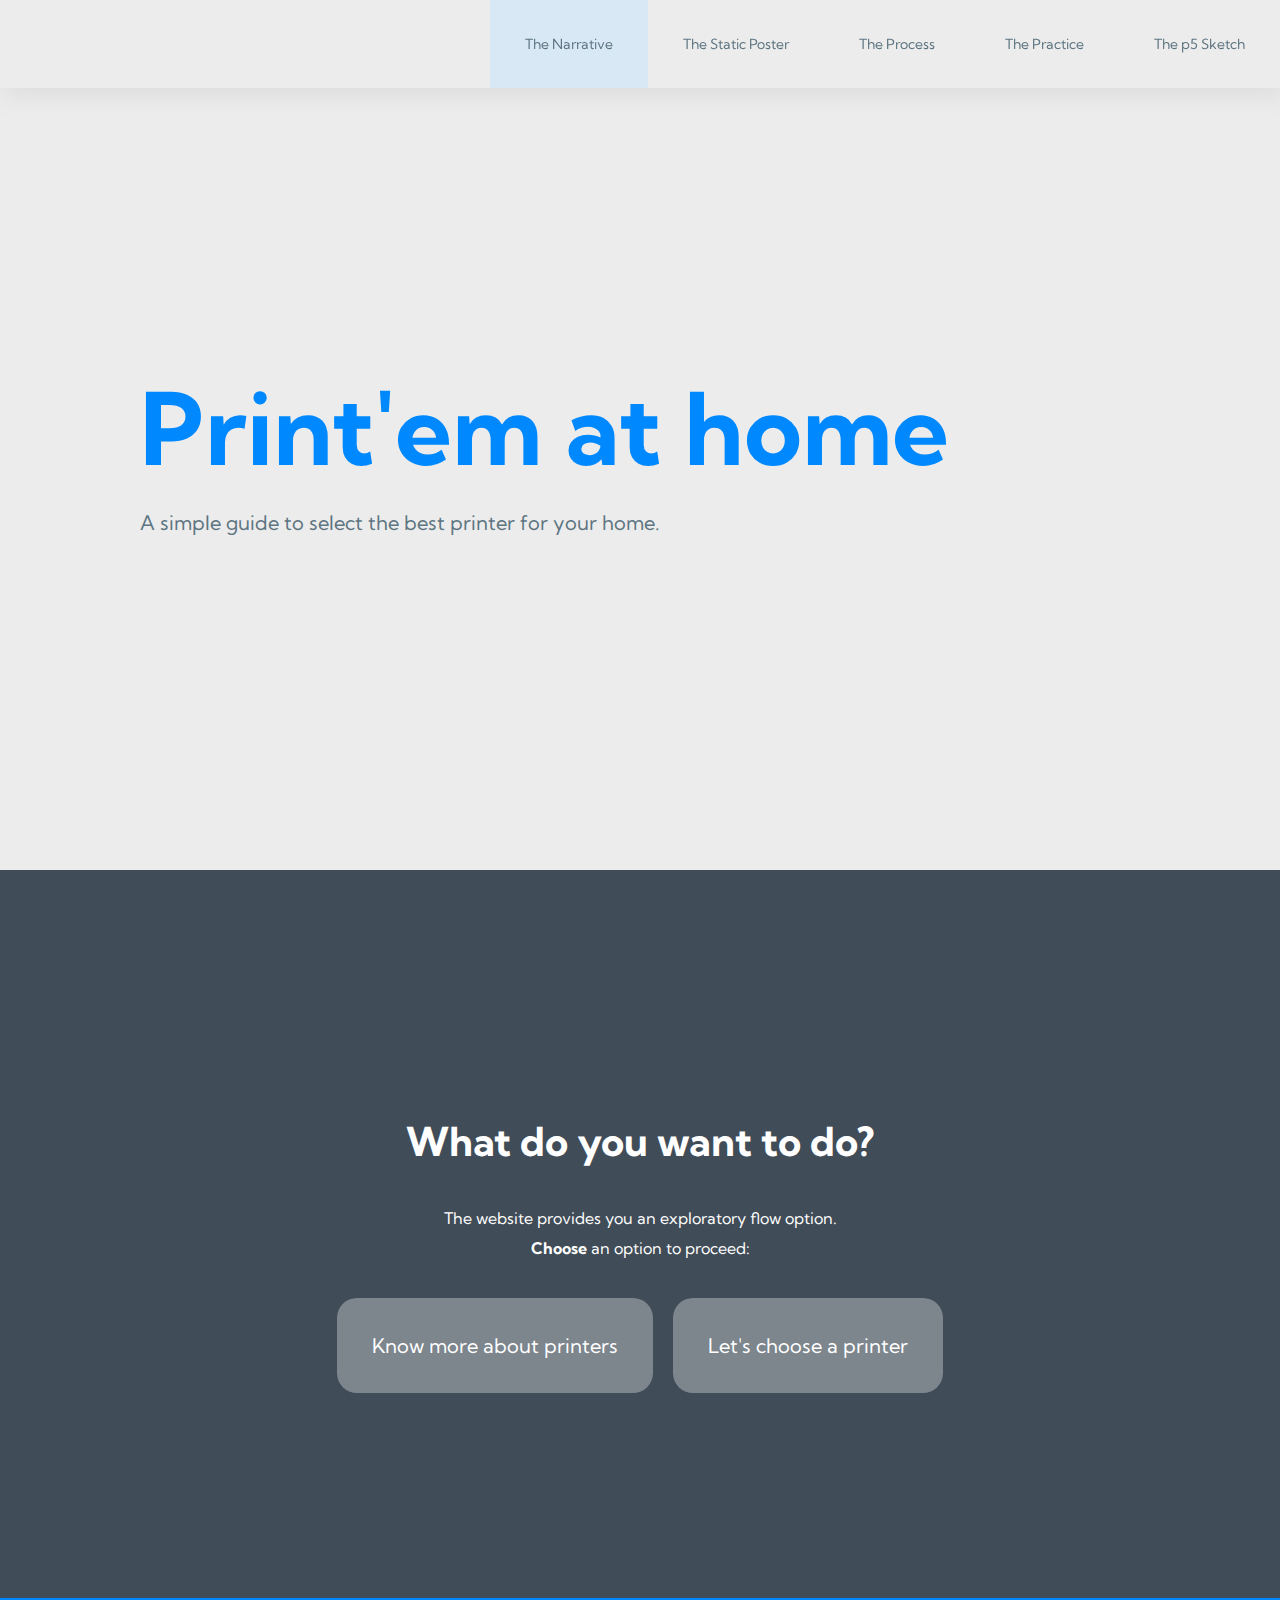
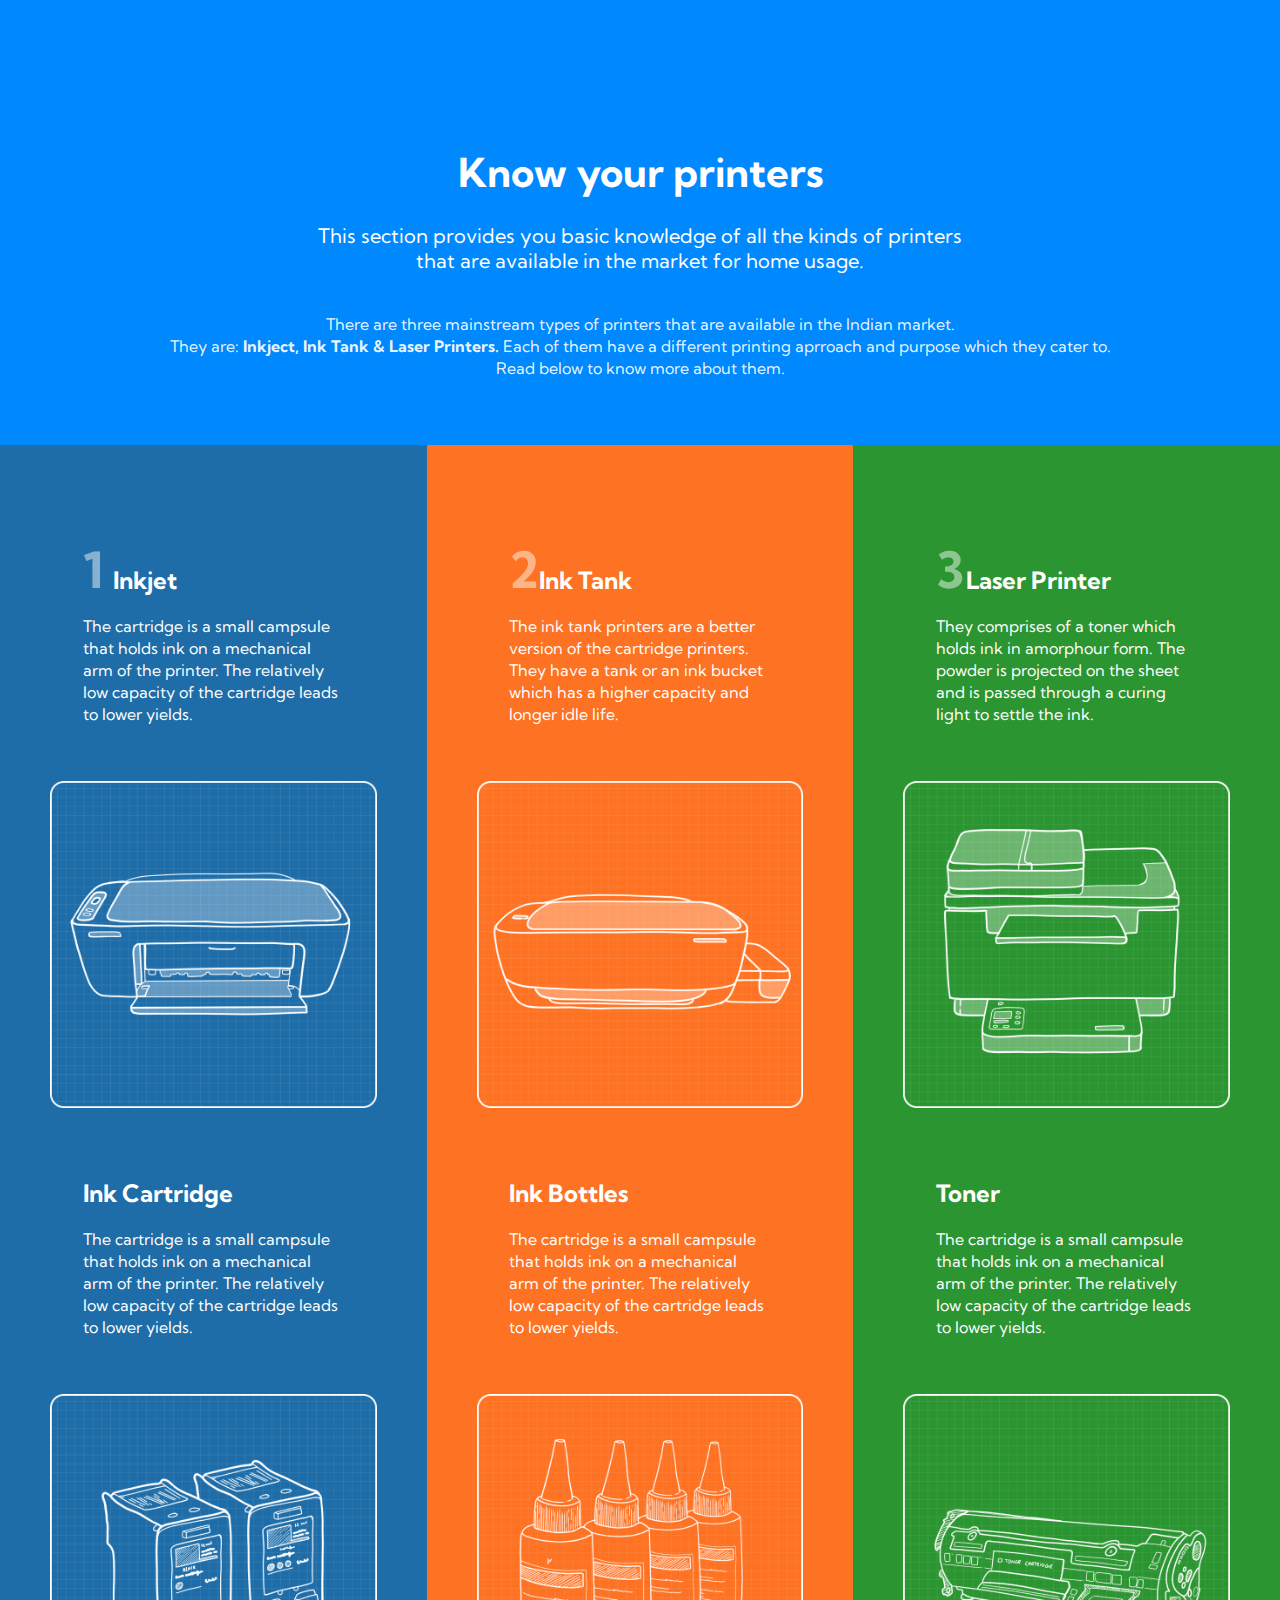
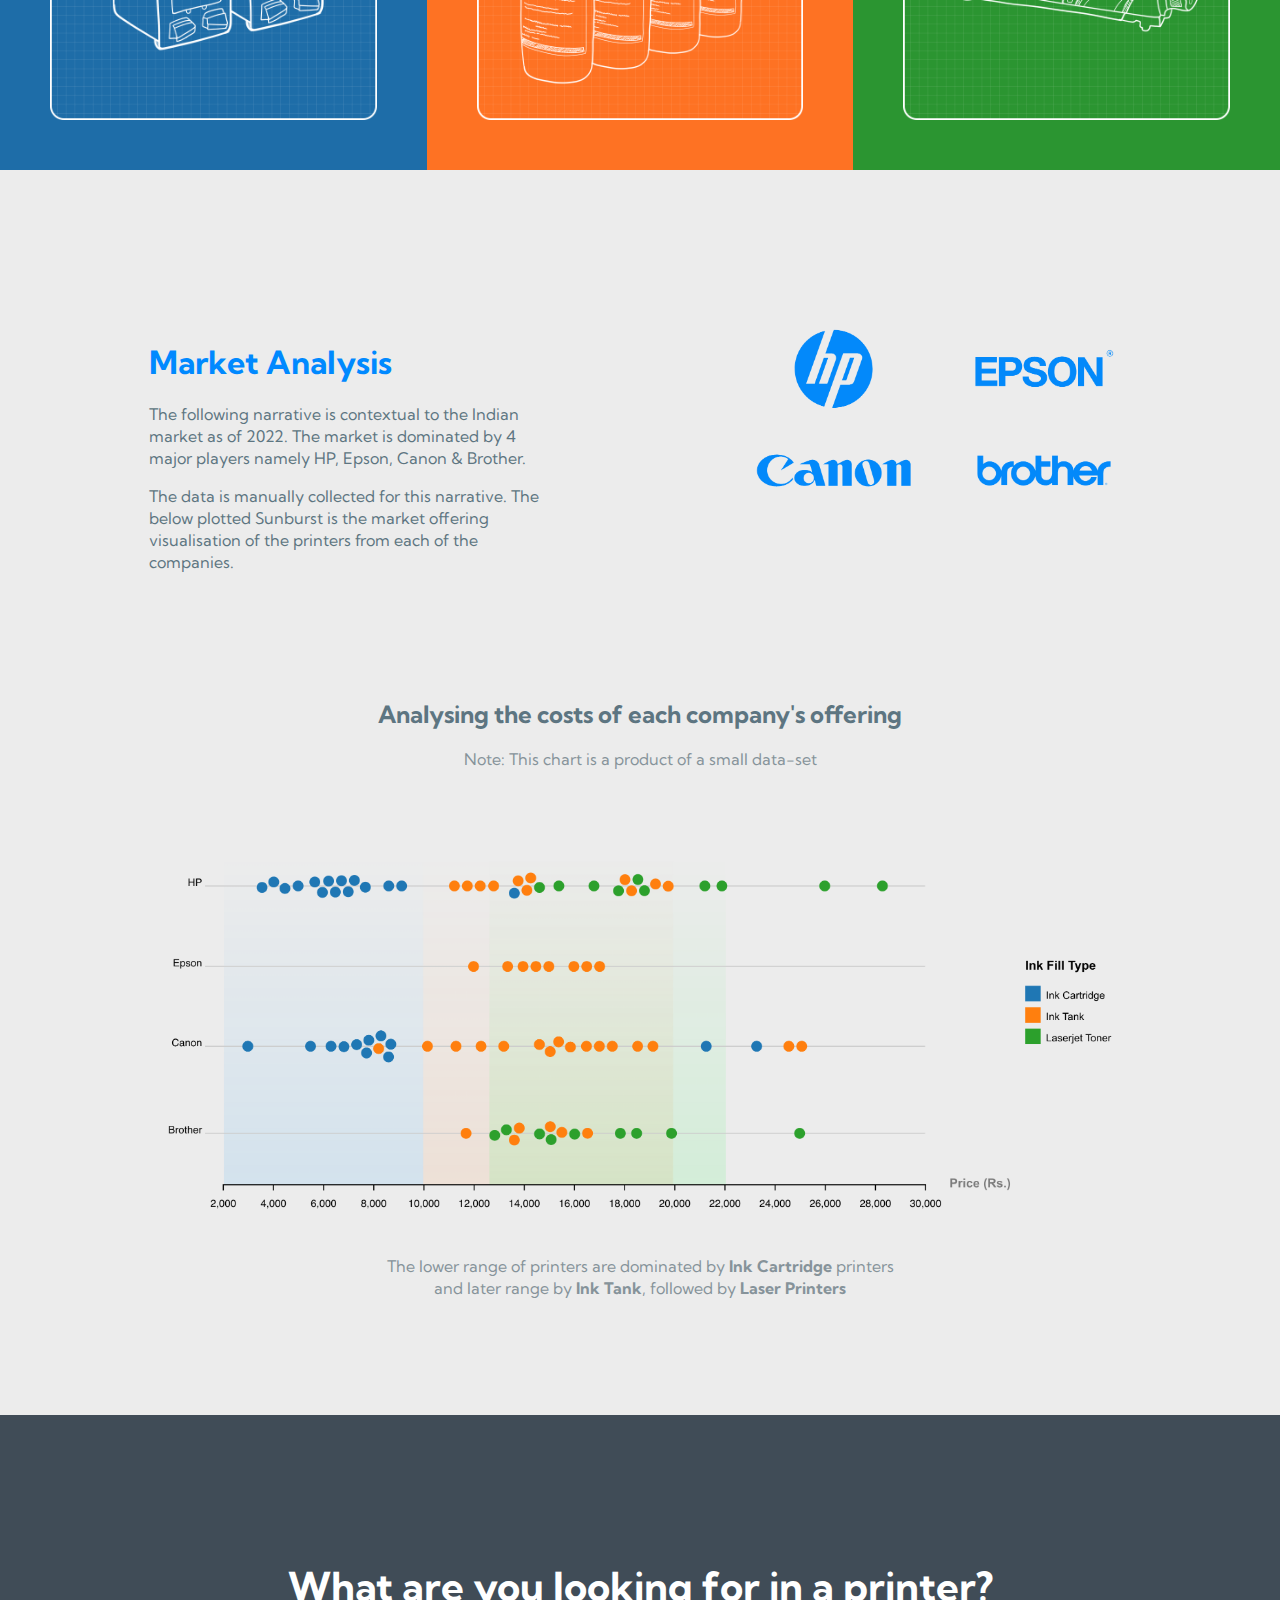
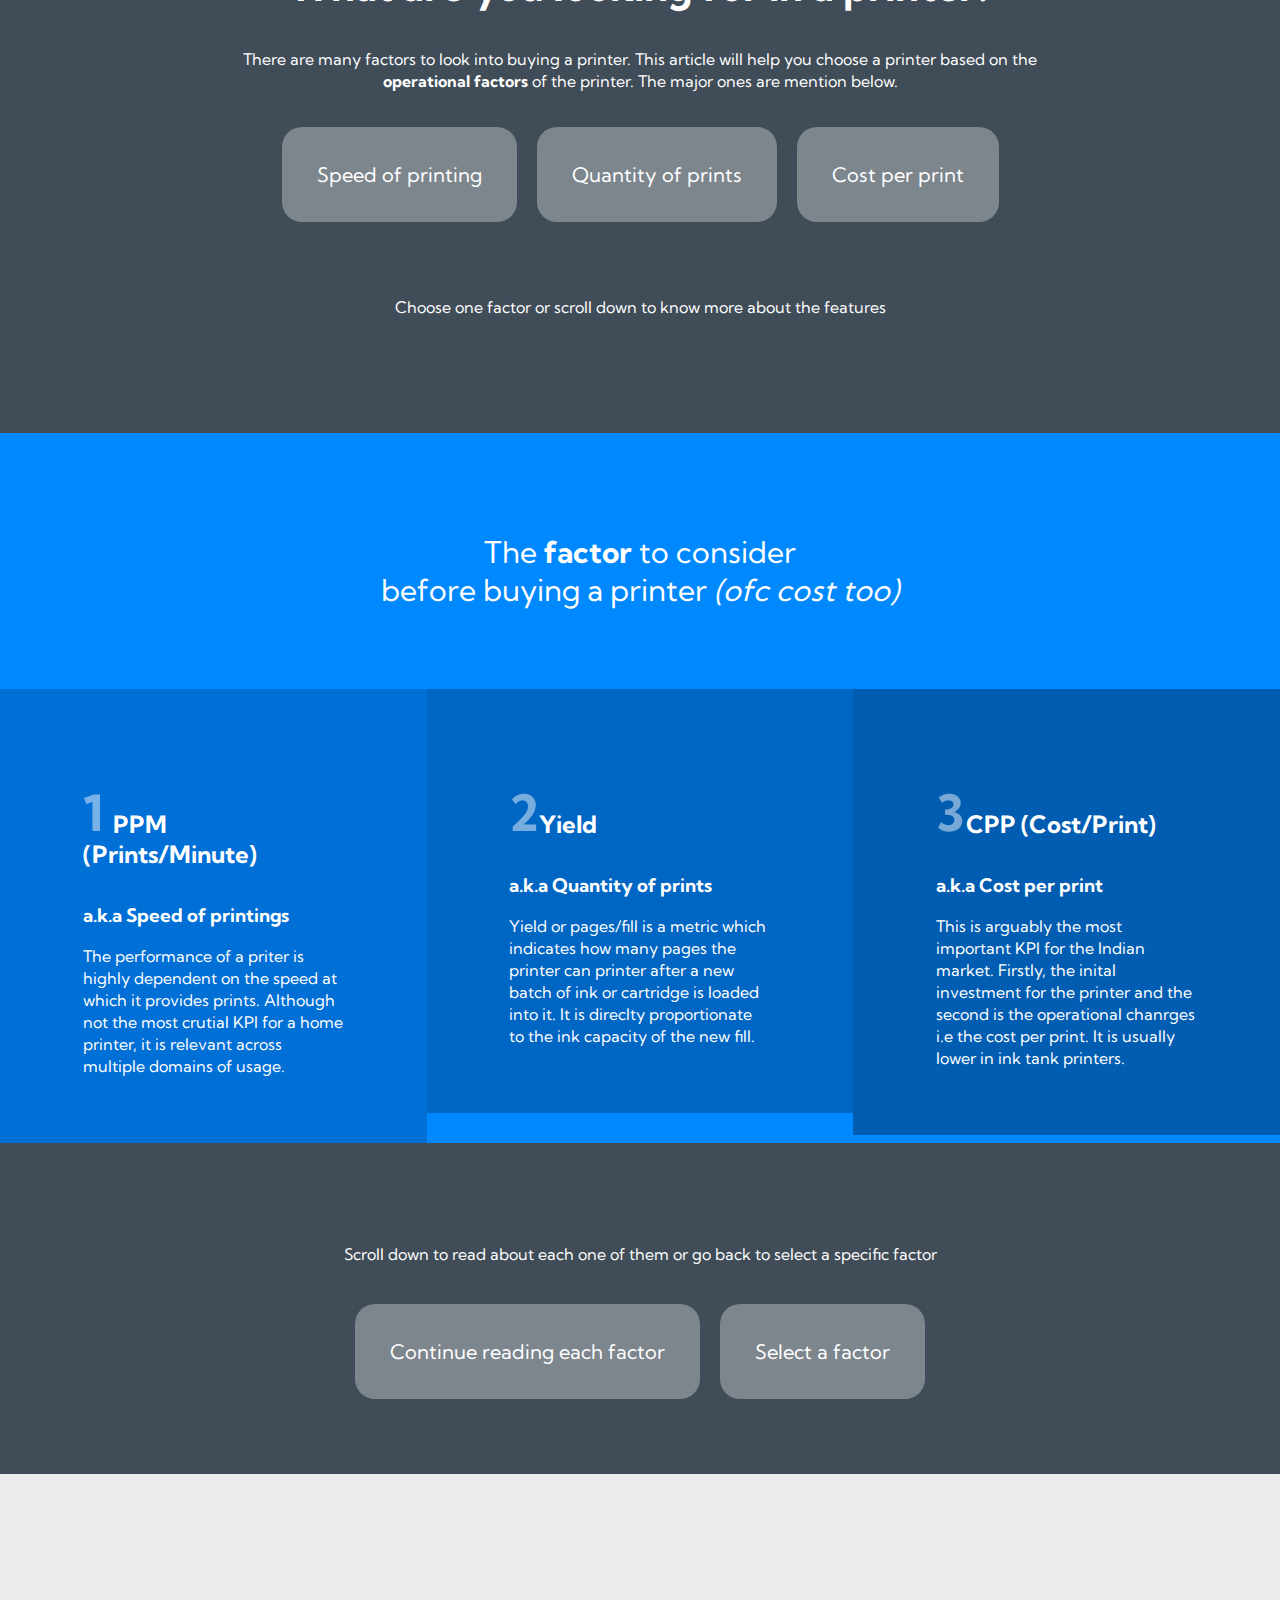
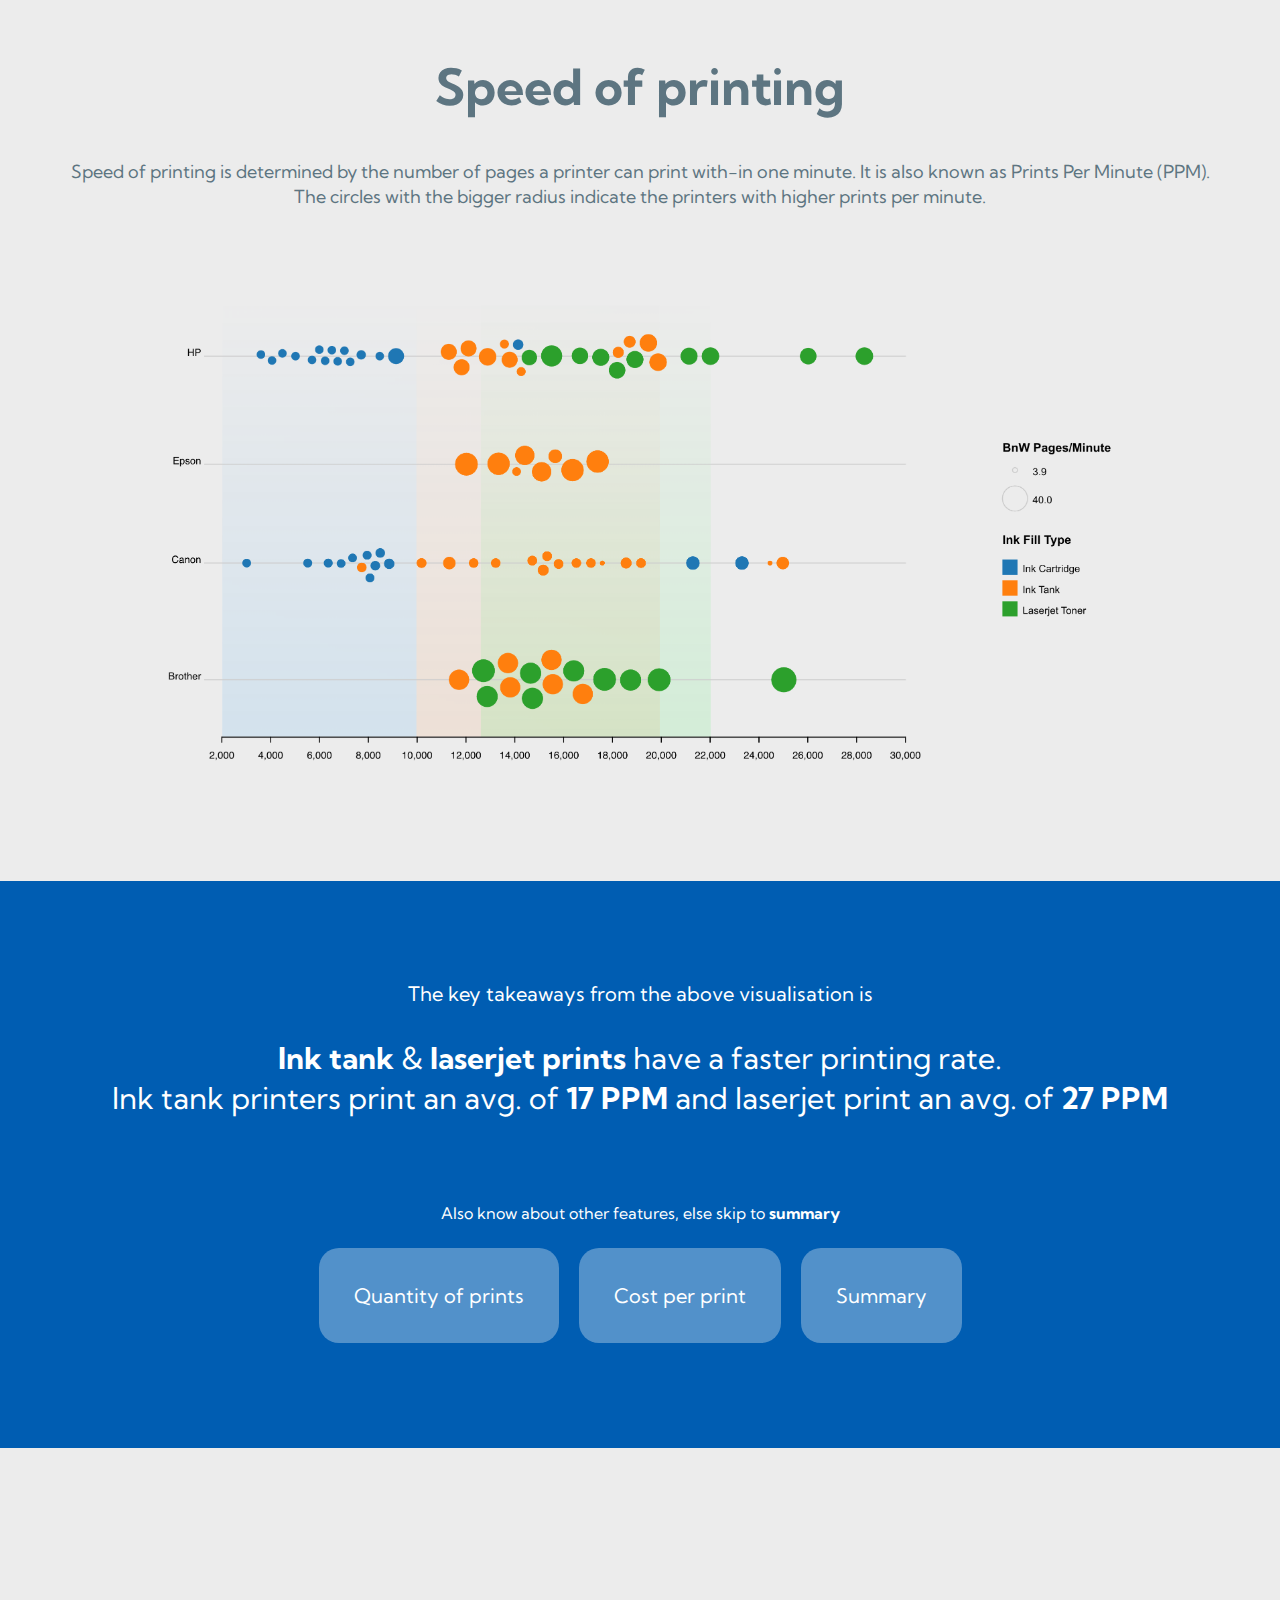
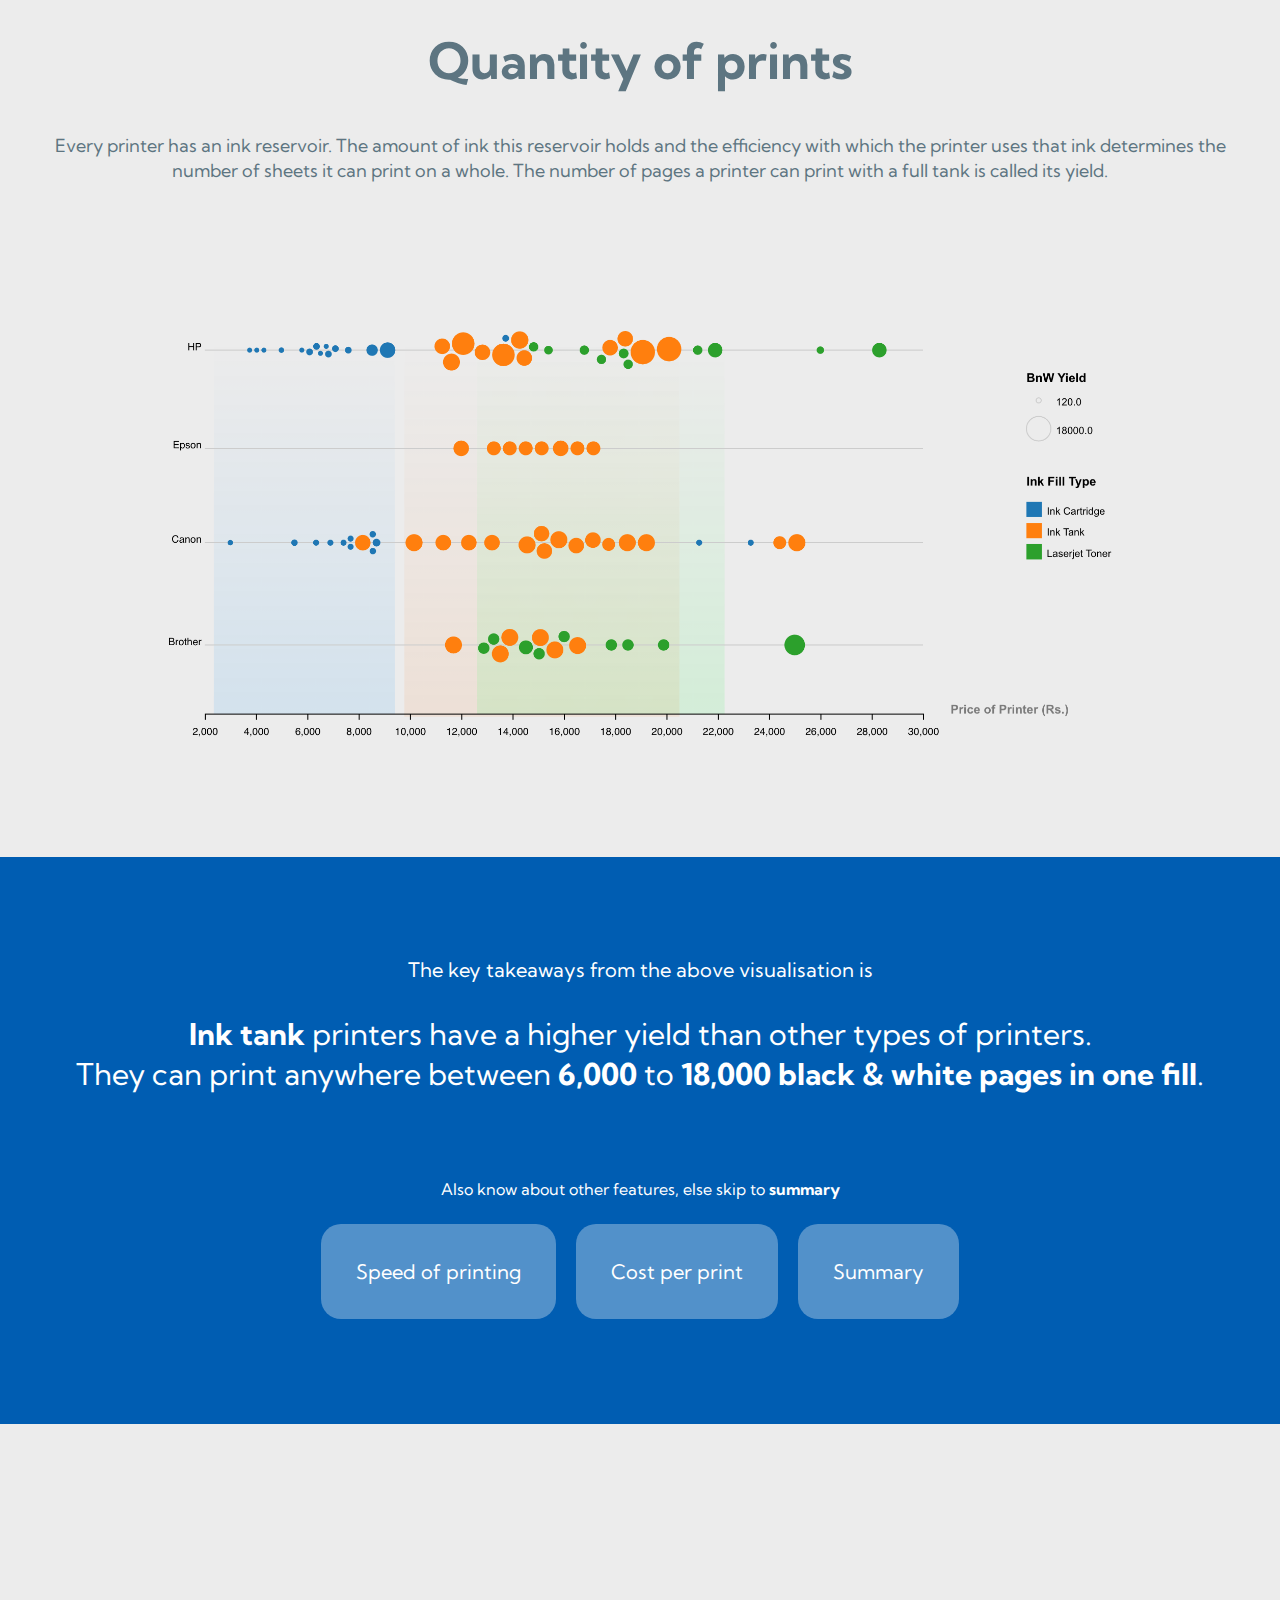
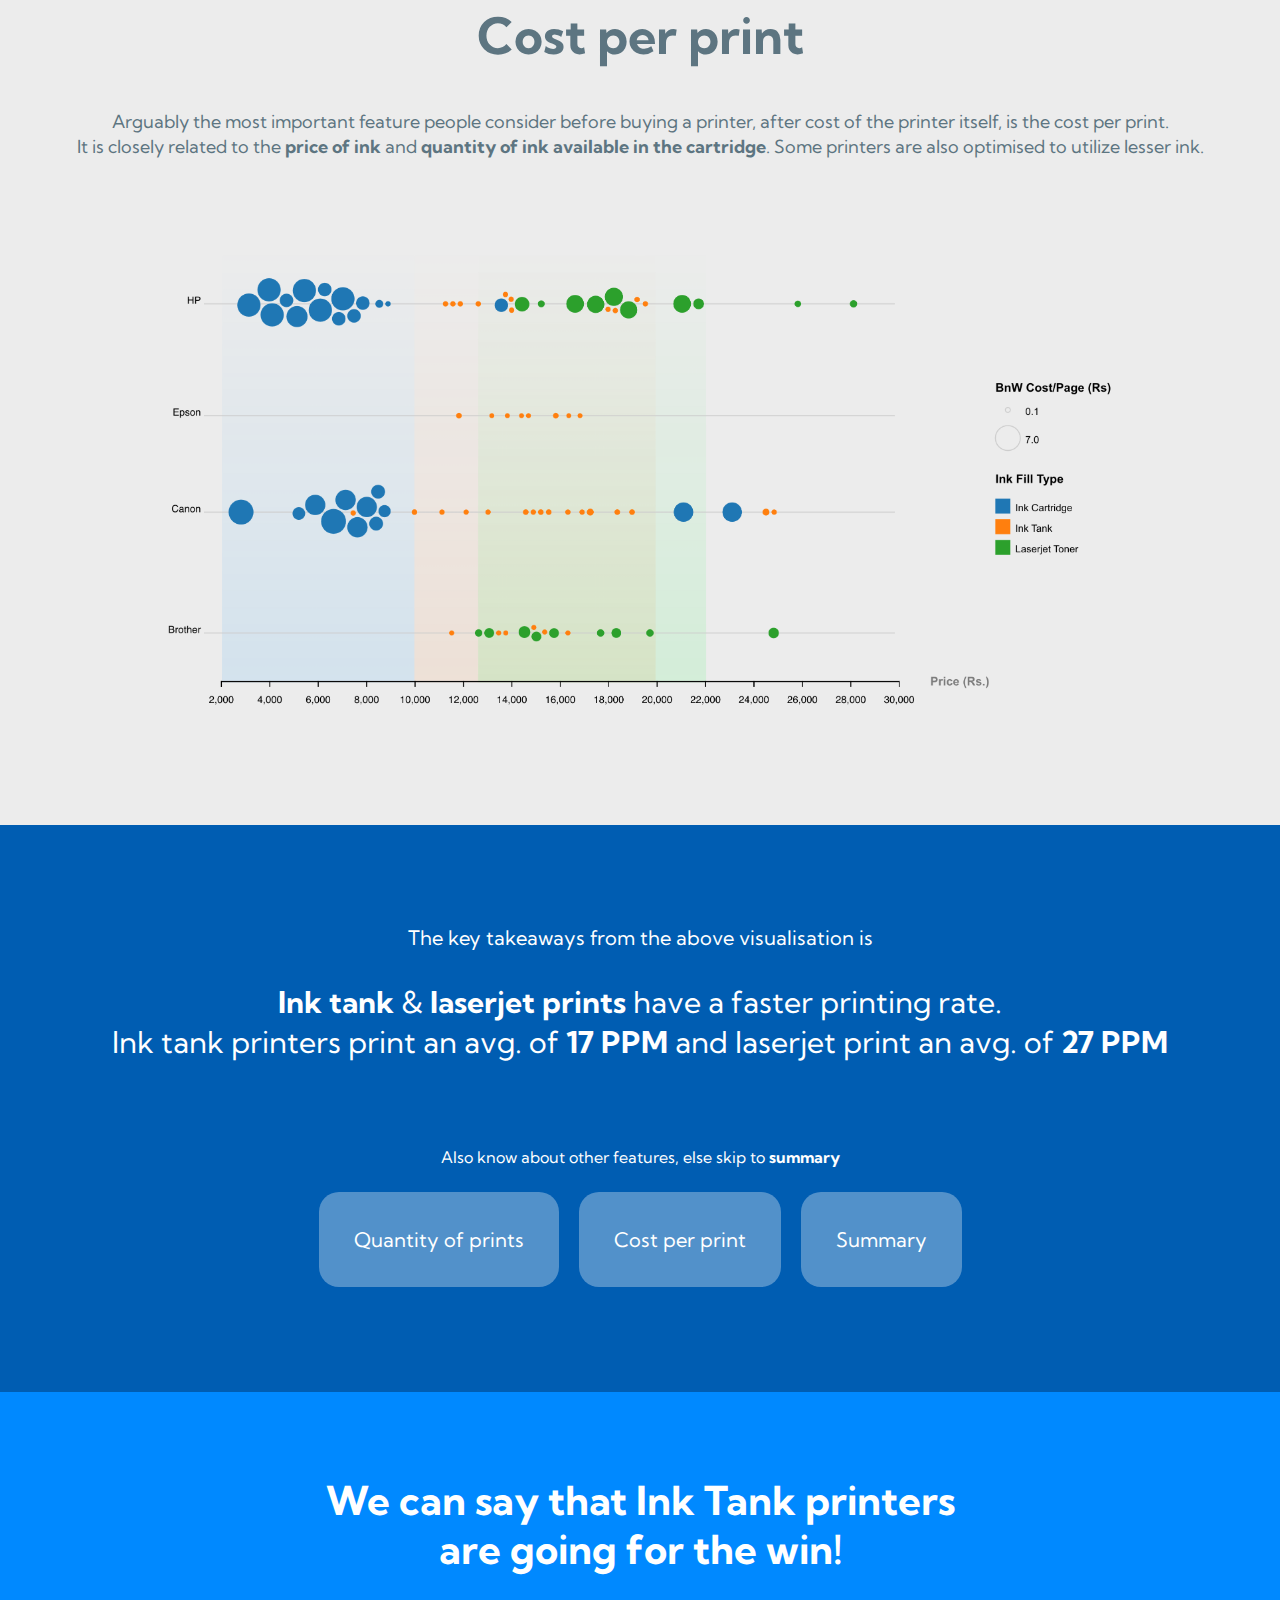
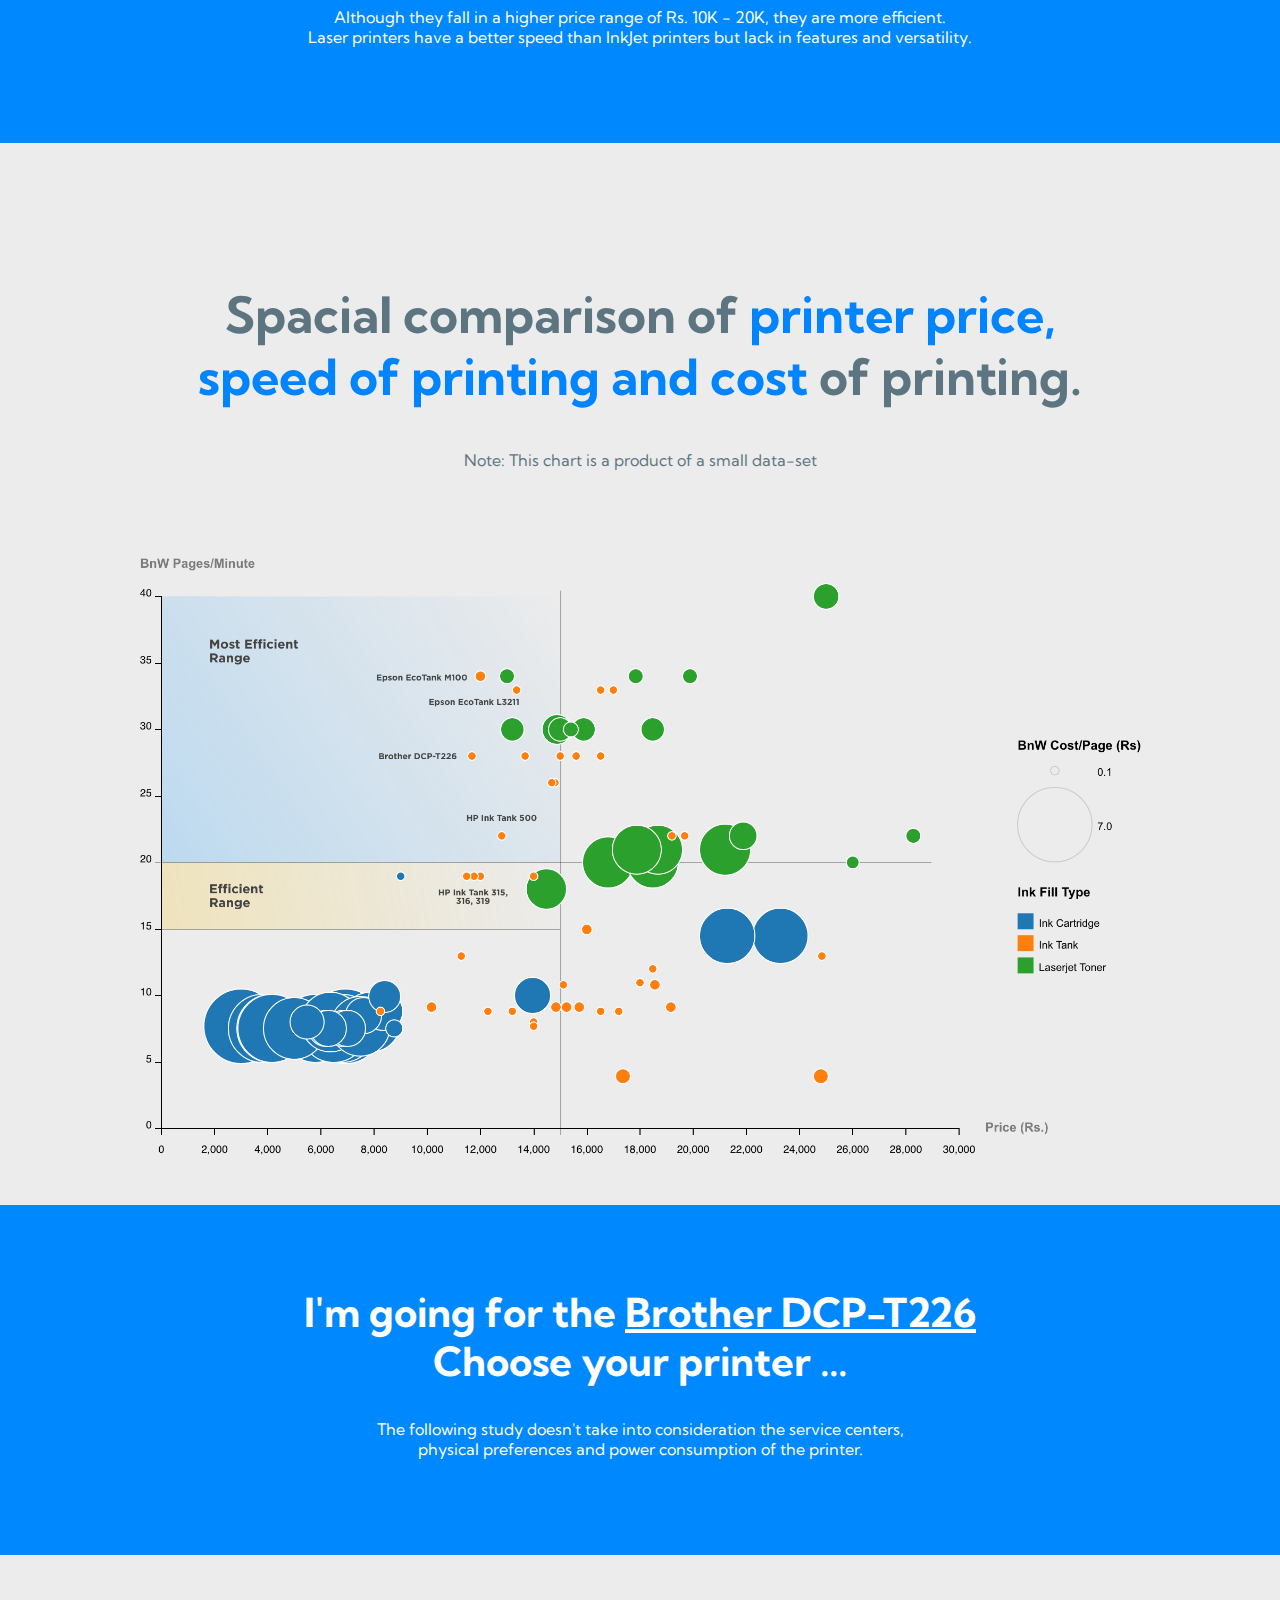
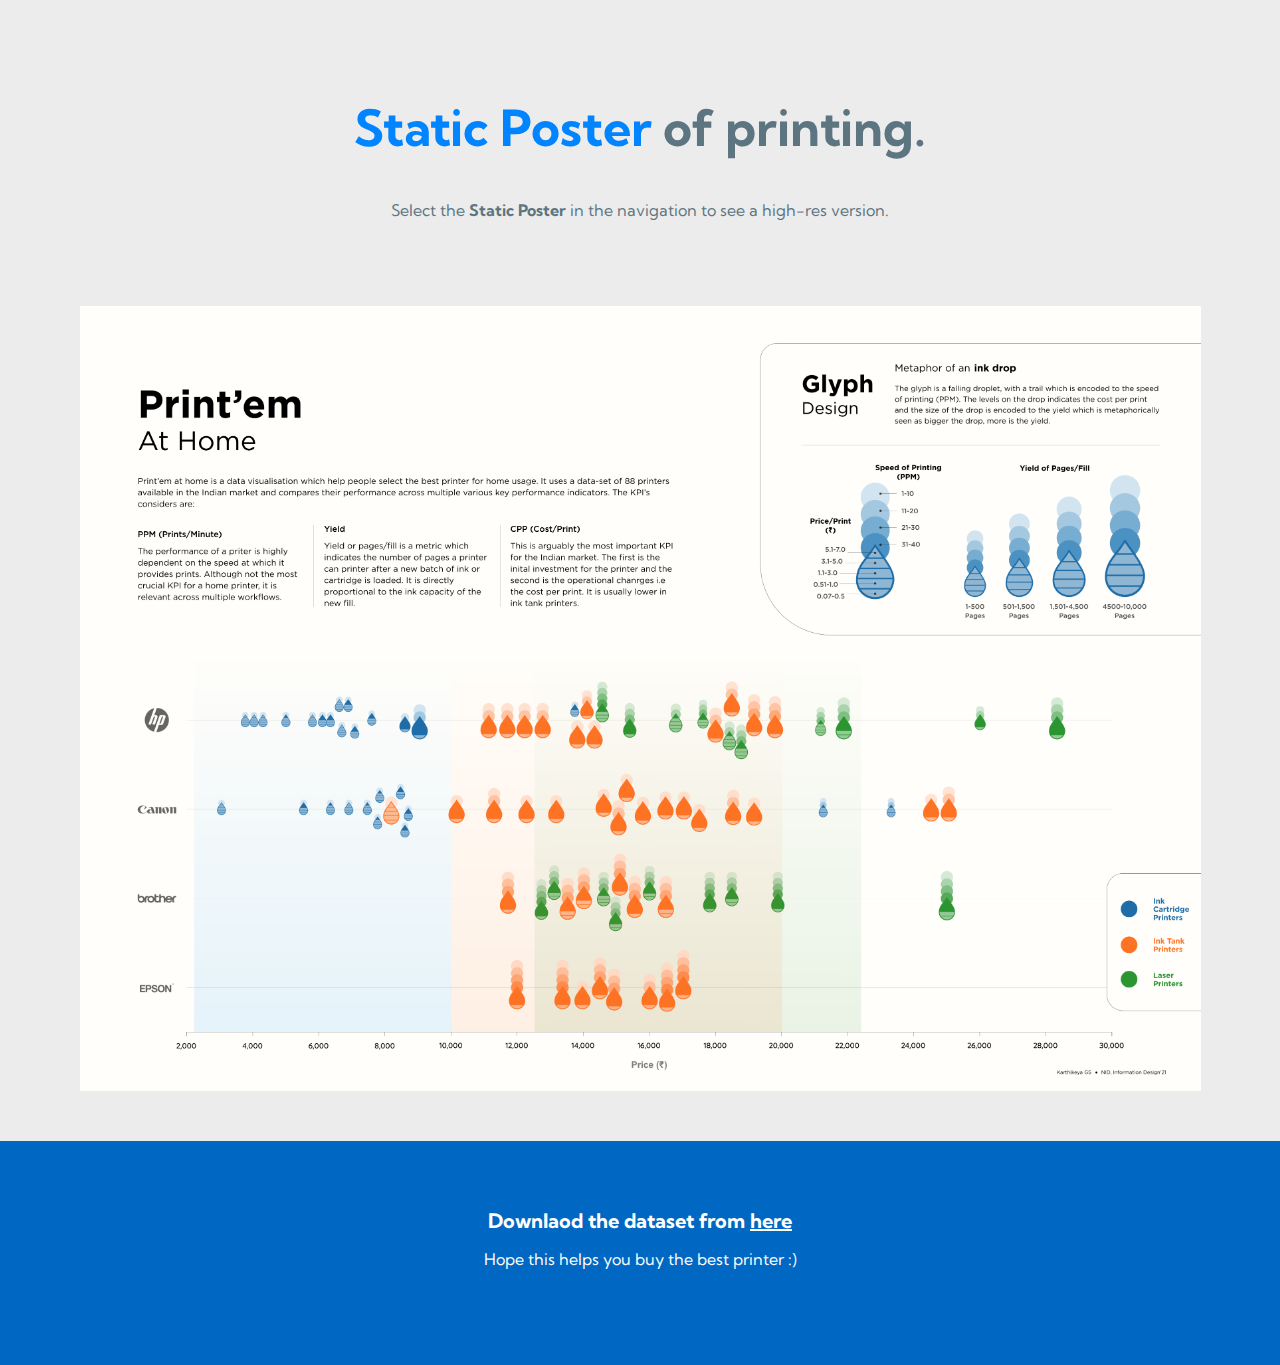
==== commit 3899e464: "Fixing the flow #1" ====
--- a/index.html
+++ b/index.html
@@ -140,13 +140,13 @@
         <div class="column1" style="background-color: #404c57; color: white; padding-bottom: 100px; padding-top: 120px;" id="KPI">
             <h1 style="text-align: center; padding-bottom: 10px; font-size: 40px">What are you looking for in a printer?</h1>
             <p style="text-align: center; padding-bottom: 20px; line-height: 22px">There are many factors to look into buying a printer. This article will help you choose a printer based on the<br><b>operational factors</b> of the printer. The major ones are mention below.</p>
-            <p style="text-align: center; padding-top: 30px; font-size: 20px;"><a href="#speed">Speed of printing</a><a href="#quantity" style="margin-left: 20px;">Qualtity of prints</a><a href="#cost" style="margin-left: 20px;">Cost per print</a></p>
+            <p style="text-align: center; padding-top: 30px; font-size: 20px;"><a href="#speed">Speed of printing</a><a href="#quantity" style="margin-left: 20px;">Quantity of prints</a><a href="#cost" style="margin-left: 20px;">Cost per print</a></p>
             <p style="text-align: center; padding-top: 90px; font-size: 16px;">Choose one factor or scroll down to know more about the features</p>
         </div>
 
         <!-- KPI's -->
         <div class="row" style="background-color:#0089FF; padding-bottom: 0px;"> 
-            <p style="text-align: center; padding-top: 100px; color: white; padding-bottom: 50px; font-size: 30px;">The <b> features</b> to consider <br>before buying a printer <i>(ofc cost too)</i> </p>
+            <p style="text-align: center; padding-top: 100px; color: white; padding-bottom: 50px; font-size: 30px;">The <b> factor</b> to consider <br>before buying a printer <i>(ofc cost too)</i> </p>
             <div class="column3" style="background-color: #006FD6;">
 
                 <div class="col_content">
@@ -180,58 +180,62 @@
         </div>
 
         <!-- Question Section 2.1: What matters to you in a printer -->
-        <div class="column1" style="background-color: #404c57; color: white; padding-bottom: 90px; padding-top: 80px;" id="KPI">
-            <p style="text-align: center; padding-bottom: 20px; line-height: 30px">There are many factors to look into buying a printer.</p>
-            <p style="text-align: center; padding-top: 30px; font-size: 20px;"><a href="#speed">Speed of printing</a><a href="#quantity" style="margin-left: 20px;">Qualtity of prints</a><a href="#cost" style="margin-left: 20px;">Cost per print</a></p>
+        <div class="column1" style="background-color: #404c57; color: white; padding-bottom: 90px; padding-top: 80px;" id="KPI2">
+            <p style="text-align: center; padding-bottom: 20px; line-height: 30px">Scroll down to read about each one of them or go back to select a specific factor</p>
+            <p style="text-align: center; padding-top: 30px; font-size: 20px;"><a href="#speed">Continue reading each factor</a><a href="#KPI" style="margin-left: 20px;">Select a factor</a></p>
         </div>
         
         <!-- -------------------------------------------------------->
         <!-- Speed of Printig -->
         <div class="column1" style="padding-top: 60px;padding-bottom: 120px;" id="speed">
             <h2 style="text-align: center; color: #5d7581; padding-top: 80px; font-size: 50px;">Speed of printing</h2>
-            <p style="text-align: center; color: #86939a; padding-bottom: 50px;">The radius of the marks clearly indicate that <b>InkJet Printer's cost/page is very high</b><br> and the <b>cost/page of Ink Tank printers is the lowest</b></p>
+            <p style="text-align: center; color: #5d7581; padding-bottom: 50px; font-size: 18px; line-height: 25px;">Speed of printing is determined by the number of pages a printer can print with-in one minute. It is also known as Prints Per Minute (PPM).<br>
+            The circles with the bigger radius indicate the printers with higher prints per minute.</p>
+            <!-- <img src="G1.gif" style="width:80%"> -->
+            <img src="P3.png" style="width:80%; padding-top: 20px;">
+        </div>
+        <!-- Question Section 3: post speed -->
+        <div class="column1" style="background-color: #005DB2; color: white; padding-bottom: 120px; padding-top: 80px;" id="KPI">
+            <p style="text-align: center; color: white; padding-bottom: 2px; font-size: 20px;">The key takeaways from the above visualisation is </p>
+            <p style="text-align: center; color: white; padding-bottom: 50px; font-size: 30px; line-height: 40px;"><b>Ink tank</b> & <b>laserjet prints</b> have a faster printing rate.<br>Ink tank printers print an avg. of <b>17 PPM</b> and laserjet print an avg. of <b>27 PPM</b> </p>
+            <p style="text-align: center; padding-top: 5px; font-size: 16px;">Also know about other features, else skip to <b>summary</b></p>
+            <p style="text-align: center; padding-top: 40px; font-size: 20px;"><a href="#quantity">Quantity of prints</a><a href="#cost" style="margin-left: 20px;">Cost per print</a><a href="#" style="margin-left: 20px;">Summary</a></p>
+        </div>
+        <!-- -------------------------------------------------------->
+
+
+        <!-- -------------------------------------------------------->
+        <!-- Quantity of prints -->
+        <div class="column1" style="padding-top: 60px;padding-bottom: 120px;" id="quantity">
+            <h2 style="text-align: center; color: #5d7581; padding-top: 80px; font-size: 50px;">Quantity of prints</h2>
+            <p style="text-align: center; color: #5d7581; padding-bottom: 50px; font-size: 18px; line-height: 25px;">Every printer has an ink reservoir. The amount of ink this reservoir holds and the efficiency with which the printer uses that ink determines the<br>number of sheets it can print on a whole. The number of pages a printer can print with a full tank is called its yield.</p>
+            <!-- <img src="G1.gif" style="width:80%"> -->
+            <img src="P4.png" style="width:80%; padding-top: 80px;">
+        </div>
+        <!-- Question Section 4: post quantity -->
+        <div class="column1" style="background-color: #005DB2; color: white; padding-bottom: 120px; padding-top: 80px;" id="KPI">
+            <p style="text-align: center; color: white; padding-bottom: 2px; font-size: 20px;">The key takeaways from the above visualisation is </p>
+            <p style="text-align: center; color: white; padding-bottom: 50px; font-size: 30px; line-height: 40px;"><b>Ink tank</b> printers have a higher yield than other types of printers.<br> They can print anywhere between <b>6,000</b> to <b>18,000 black & white pages in one fill</b>.</p>
+            <p style="text-align: center; padding-top: 5px; font-size: 16px;">Also know about other features, else skip to <b>summary</b></p>
+            <p style="text-align: center; padding-top: 40px; font-size: 20px;"><a href="#speed">Speed of printing</a><a href="#cost" style="margin-left: 20px;">Cost per print</a><a href="#" style="margin-left: 20px;">Summary</a></p>
+        </div>
+        <!-- -------------------------------------------------------->
+
+
+        <!-- -------------------------------------------------------->
+        <!-- Cost per print -->
+        <div class="column1" style="padding-top: 60px;padding-bottom: 120px;" id="cost">
+            <h2 style="text-align: center; color: #5d7581; padding-top: 80px; font-size: 50px;">Cost per print</h2>
+            <p style="text-align: center; color: #5d7581; padding-bottom: 50px; font-size: 18px; line-height: 25px;">Arguably the most important feature people consider before buying a printer, after cost of the printer itself, is the cost per print.<br>It is closely related to the <b>price of ink</b> and <b>quantity of ink available in the cartridge</b>. Some printers are also optimised to utilize lesser ink.</p>
             <!-- <img src="G1.gif" style="width:80%"> -->
             <img src="P2.png" style="width:80%; padding-top: 20px;">
         </div>
-        <!-- Question Section 3: post speed -->
-        <div class="column1" style="background-color: #005DB2; color: white; padding-bottom: 60px; padding-top: 80px;" id="KPI">
-            <p style="text-align: center; padding-bottom: 20px; line-height: 30px">Inference: </p>
-            <p style="text-align: center; padding-top: 30px; font-size: 20px;"><a href="#speed">Speed of printing</a><a href="#quantity" style="margin-left: 20px;">Qualtity of prints</a><a href="#cost" style="margin-left: 20px;">Cost per print</a></p>
-            <p style="text-align: center; padding-top: 90px; font-size: 16px;">... else scroll down to know more about the features</p>
-        </div>
-        <!-- -------------------------------------------------------->
-
-
-        <!-- -------------------------------------------------------->
-        <!-- Quantity of prints -->
-        <div class="column1" style="padding-top: 60px;" id="quantity">
-            <h2 style="text-align: center; color: #5d7581; padding-top: 80px; font-size: 50px;">Quantity of prints</h2>
-            <p style="text-align: center; color: #86939a; padding-bottom: 50px;">The radius of the marks clearly indicate that <b>InkJet Printer's cost/page is very high</b><br> and the <b>cost/page of Ink Tank printers is the lowest</b></p>
-            <!-- <img src="G1.gif" style="width:80%"> -->
-            <img src="P2.png" style="width:80%; padding-top: 20px;">
-        </div>
-        <!-- Question Section 3: post quantity -->
-        <div class="column1" style="background-color: #005DB2; color: white; padding-bottom: 60px; padding-top: 80px;" id="KPI">
-            <p style="text-align: center; padding-bottom: 20px; line-height: 30px">Inference: </p>
-            <p style="text-align: center; padding-top: 30px; font-size: 20px;"><a href="#speed">Speed of printing</a><a href="#quantity" style="margin-left: 20px;">Qualtity of prints</a><a href="#cost" style="margin-left: 20px;">Cost per print</a></p>
-            <p style="text-align: center; padding-top: 90px; font-size: 16px;">... else scroll down to know more about the features</p>
-        </div>
-        <!-- -------------------------------------------------------->
-
-
-        <!-- -------------------------------------------------------->
-        <!-- Cost per print -->
-        <div class="column1" style="padding-top: 60px;" id="cost">
-            <h2 style="text-align: center; color: #5d7581; padding-top: 80px; font-size: 50px;">Cost per print</h2>
-            <p style="text-align: center; color: #86939a; padding-bottom: 50px;">The radius of the marks clearly indicate that <b>InkJet Printer's cost/page is very high</b><br> and the <b>cost/page of Ink Tank printers is the lowest</b></p>
-            <!-- <img src="G1.gif" style="width:80%"> -->
-            <img src="P2.png" style="width:80%; padding-top: 20px;">
-        </div>
-        <!-- Question Section 3: post cost -->
-        <div class="column1" style="background-color: #005DB2; color: white; padding-bottom: 60px; padding-top: 80px;" id="KPI">
-            <p style="text-align: center; padding-bottom: 20px; line-height: 30px">Inference: </p>
-            <p style="text-align: center; padding-top: 30px; font-size: 20px;"><a href="#speed">Speed of printing</a><a href="#quantity" style="margin-left: 20px;">Qualtity of prints</a><a href="#cost" style="margin-left: 20px;">Cost per print</a></p>
-            <p style="text-align: center; padding-top: 90px; font-size: 16px;">... else scroll down to know more about the features</p>
+        <!-- Question Section 5: post cost -->
+        <div class="column1" style="background-color: #005DB2; color: white; padding-bottom: 120px; padding-top: 80px;" id="KPI">
+            <p style="text-align: center; color: white; padding-bottom: 2px; font-size: 20px;">The key takeaways from the above visualisation is </p>
+            <p style="text-align: center; color: white; padding-bottom: 50px; font-size: 30px; line-height: 40px;"><b>Ink tank</b> & <b>laserjet prints</b> have a faster printing rate.<br>Ink tank printers print an avg. of <b>17 PPM</b> and laserjet print an avg. of <b>27 PPM</b> </p>
+            <p style="text-align: center; padding-top: 5px; font-size: 16px;">Also know about other features, else skip to <b>summary</b></p>
+            <p style="text-align: center; padding-top: 40px; font-size: 20px;"><a href="#quantity">Quantity of prints</a><a href="#cost" style="margin-left: 20px;">Cost per print</a><a href="#" style="margin-left: 20px;">Summary</a></p>
         </div>
         <!-- -------------------------------------------------------->
         
@@ -244,24 +248,24 @@
 
         <!-- Spacial Graph  -->
         <div class="column1" style="padding-top: 100px;">
-            <h2 style="text-align: center; color: #5d7581;">Spacial comparison of <span style="color: #0084ff;">printer price, speed of printing and cost </span>of printing.</h2>
-            <p style="text-align: center; color: #86939a; padding-bottom: 30px;">Note: This chart is a product of a small data-set</p>
+            <h2 style="text-align: center; color: #5d7581; font-size: 50px;">Spacial comparison of <span style="color: #0084ff;">printer price,<br>speed of printing and cost </span>of printing.</h2>
+            <p style="text-align: center; color: #5d7581; padding-bottom: 30px;">Note: This chart is a product of a small data-set</p>
             <img src=" Final.png" style="width:85%; padding-bottom: 0px;">
         </div>
 
         <!-- Choosing a printer section  -->
-        <div class="column1" style="background-color: #0089FF;">
+        <div class="column5" style="background-color: #0089FF;">
             <h2 style="text-align: center; color: #ffffff; font-size: 40px;">I'm going for the <u><a href="https://www.amazon.in/Brother-DCP-T226-Tank-Refill-System/dp/B0B38N9YZS" style="text-decoration: none; color:#ffffff;">Brother DCP-T226</a></u> <br>Choose your printer ...</h2>
-            <p style="text-align: center; color: #ffffff; padding-bottom: 30px;">The following study doesn't take into consideration the service centers,<br> physical perofrmance and power consumption of the printer.</p>
+            <p style="text-align: center; color: #ffffff; padding-bottom: 30px;">The following study doesn't take into consideration the service centers,<br> physical preferences and power consumption of the printer.</p>
         </div>
 
         <div class="column1" style="padding-top: 100px;">
-            <h2 style="text-align: center; color: #5d7581;"><span style="color: #0084ff;">Static Poster </span>of printing.</h2>
-            <p style="text-align: center; color: #86939a; padding-bottom: 30px;">Select the <b>Static Poster</b> in the navigation to see a high-res version.</p>
+            <h2 style="text-align: center; color: #5d7581; font-size: 50px;"><span style="color: #0084ff;">Static Poster </span>of printing.</h2>
+            <p style="text-align: center; color: #5d7581; padding-bottom: 30px;">Select the <b>Static Poster</b> in the navigation to see a high-res version.</p>
             <img src=" infoG.png" style="width:95%; padding-bottom: 0px;">
         </div>
 
-        <div class="column1" style="background-color: #0068c2;">
+        <div class="column5" style="background-color: #0068c2;">
             <h2 style="text-align: center; color: #ffffff; font-size: 20px;">Downlaod the dataset from <u><a href="https://docs.google.com/spreadsheets/d/1FkyngLLp9aEJR9bLDVqrbeRYd6UZ4SQk/edit?usp=sharing&ouid=109748890754691912564&rtpof=true&sd=true" style="text-decoration: none; color:#ffffff;">here</a></u></h2>
             <p style="text-align: center; color: #ffffff; padding-bottom: 30px;">Hope this helps you buy the best printer :)</p>
         </div>
--- a/style.css
+++ b/style.css
@@ -199,4 +199,10 @@
     display: table;
     clear: both;
   }
-  +
+  .column5 {
+    float: left;
+    width: 100%;
+    padding: 50px;
+    box-sizing: border-box;
+  }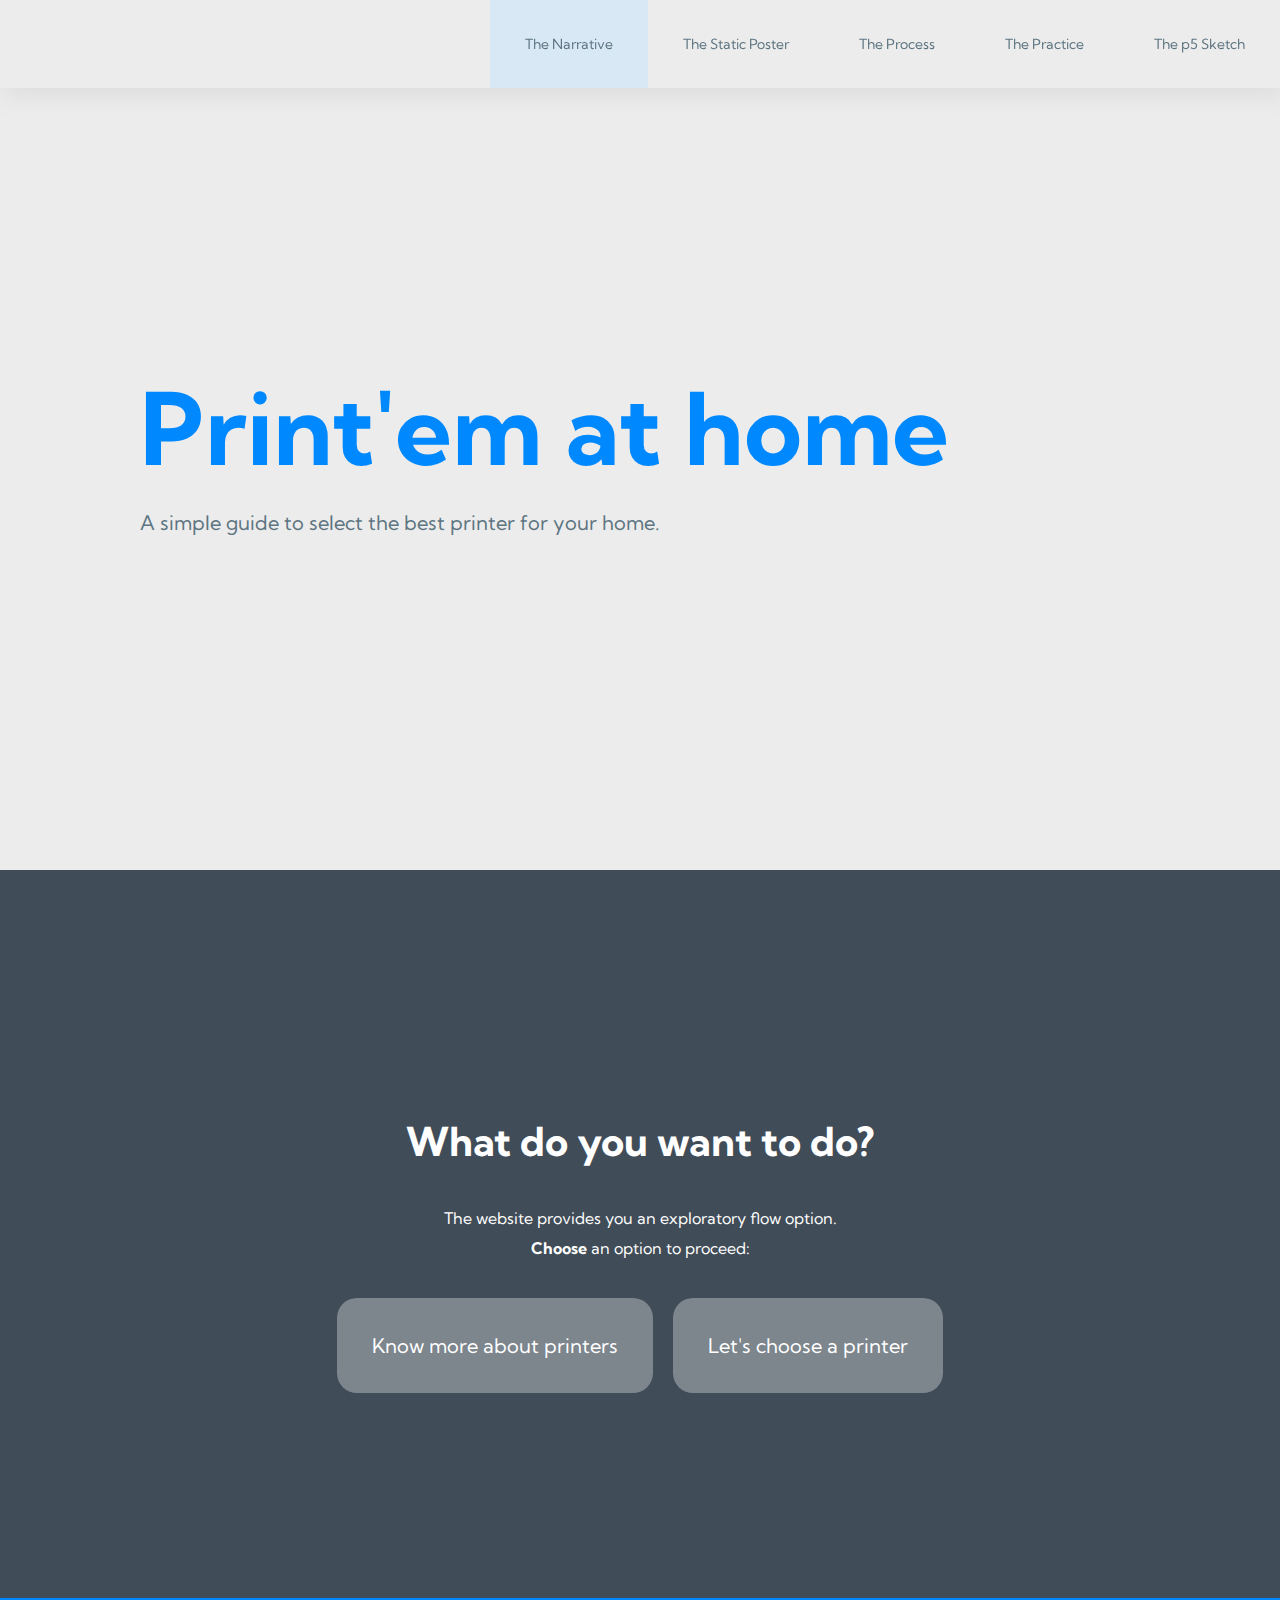
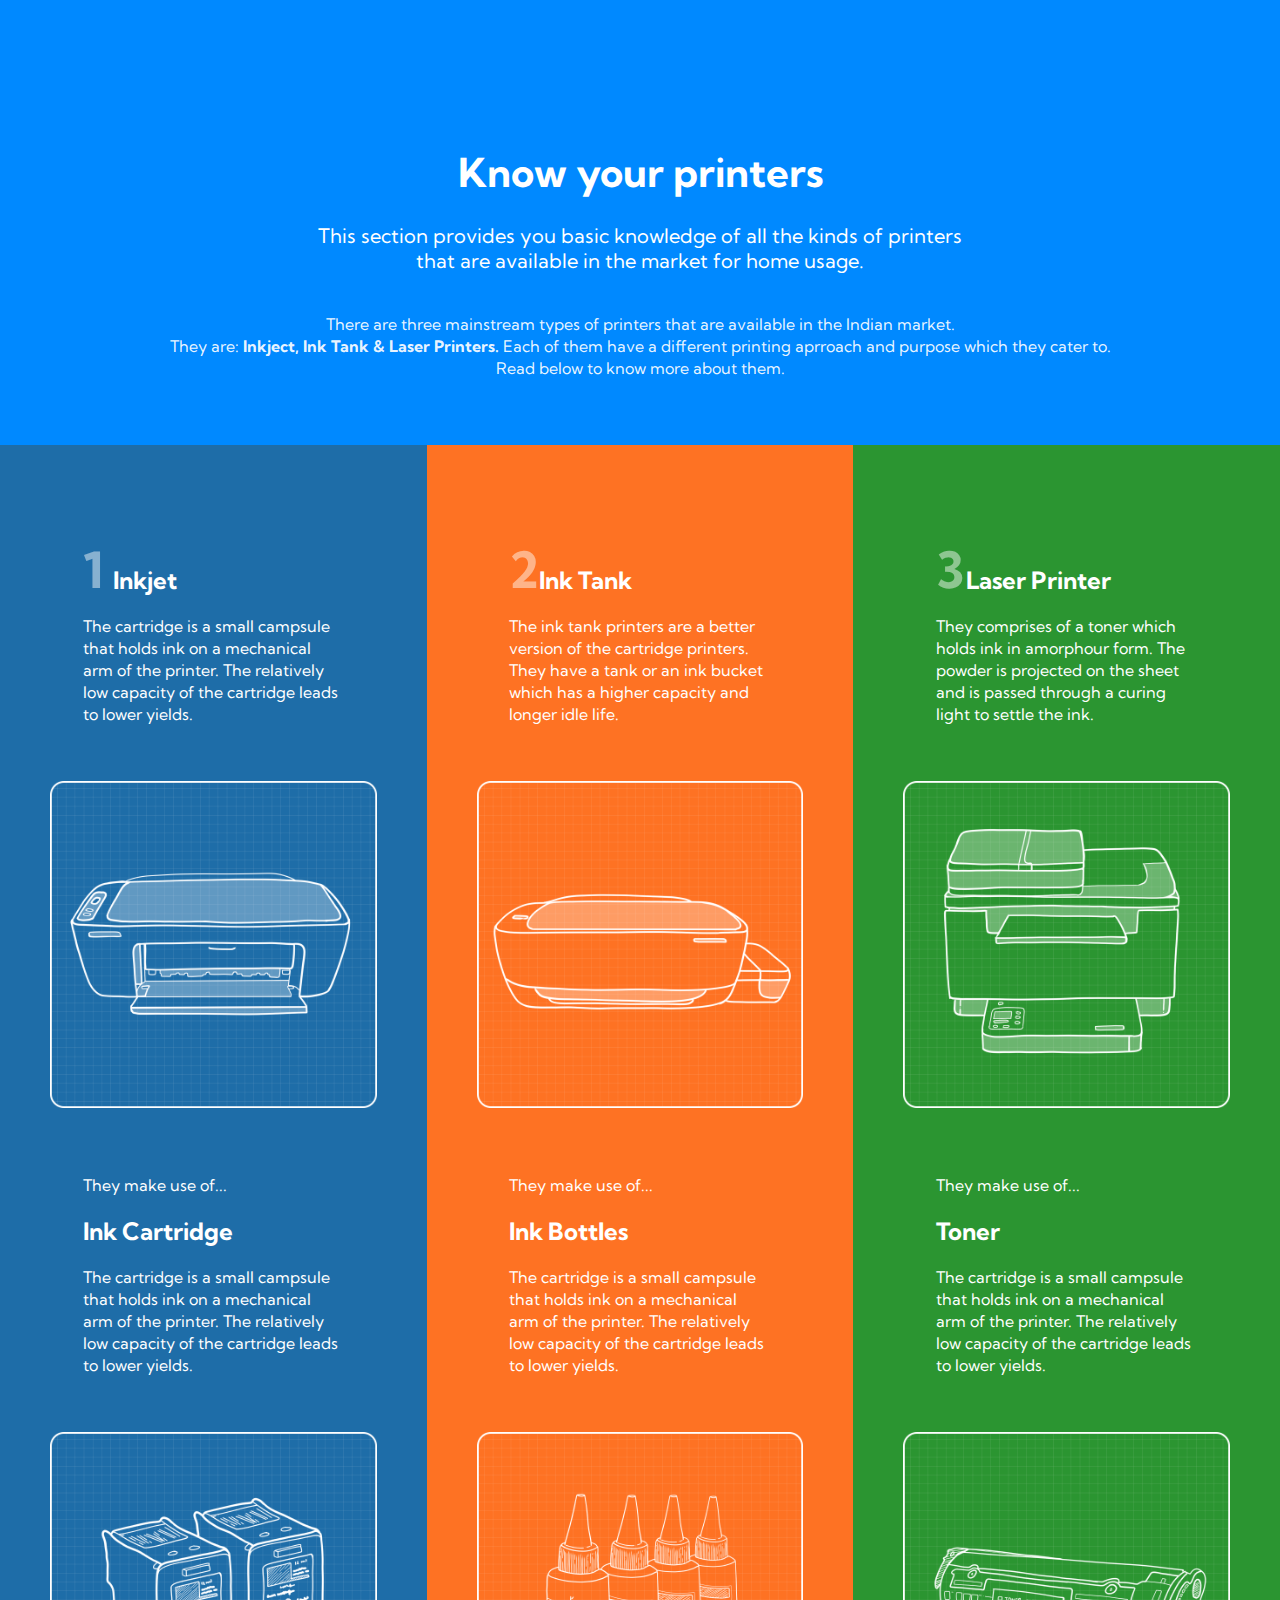
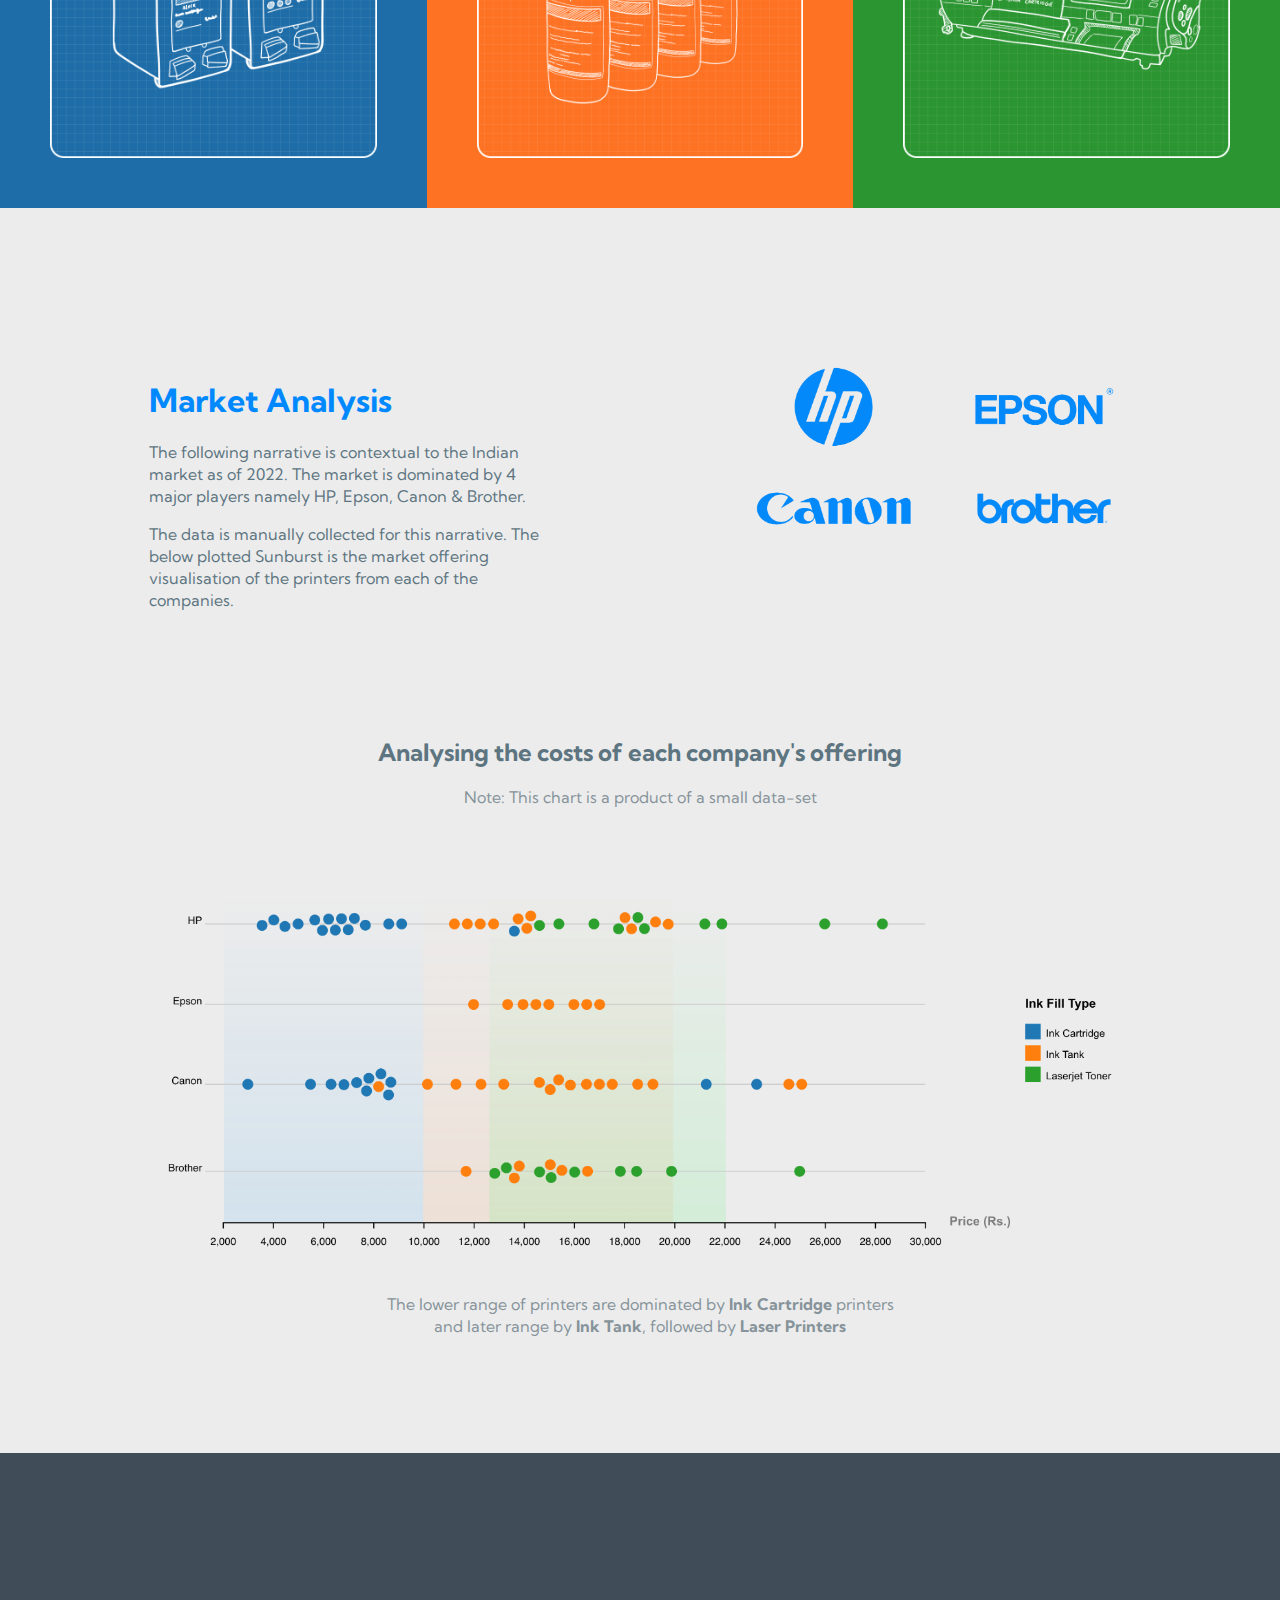
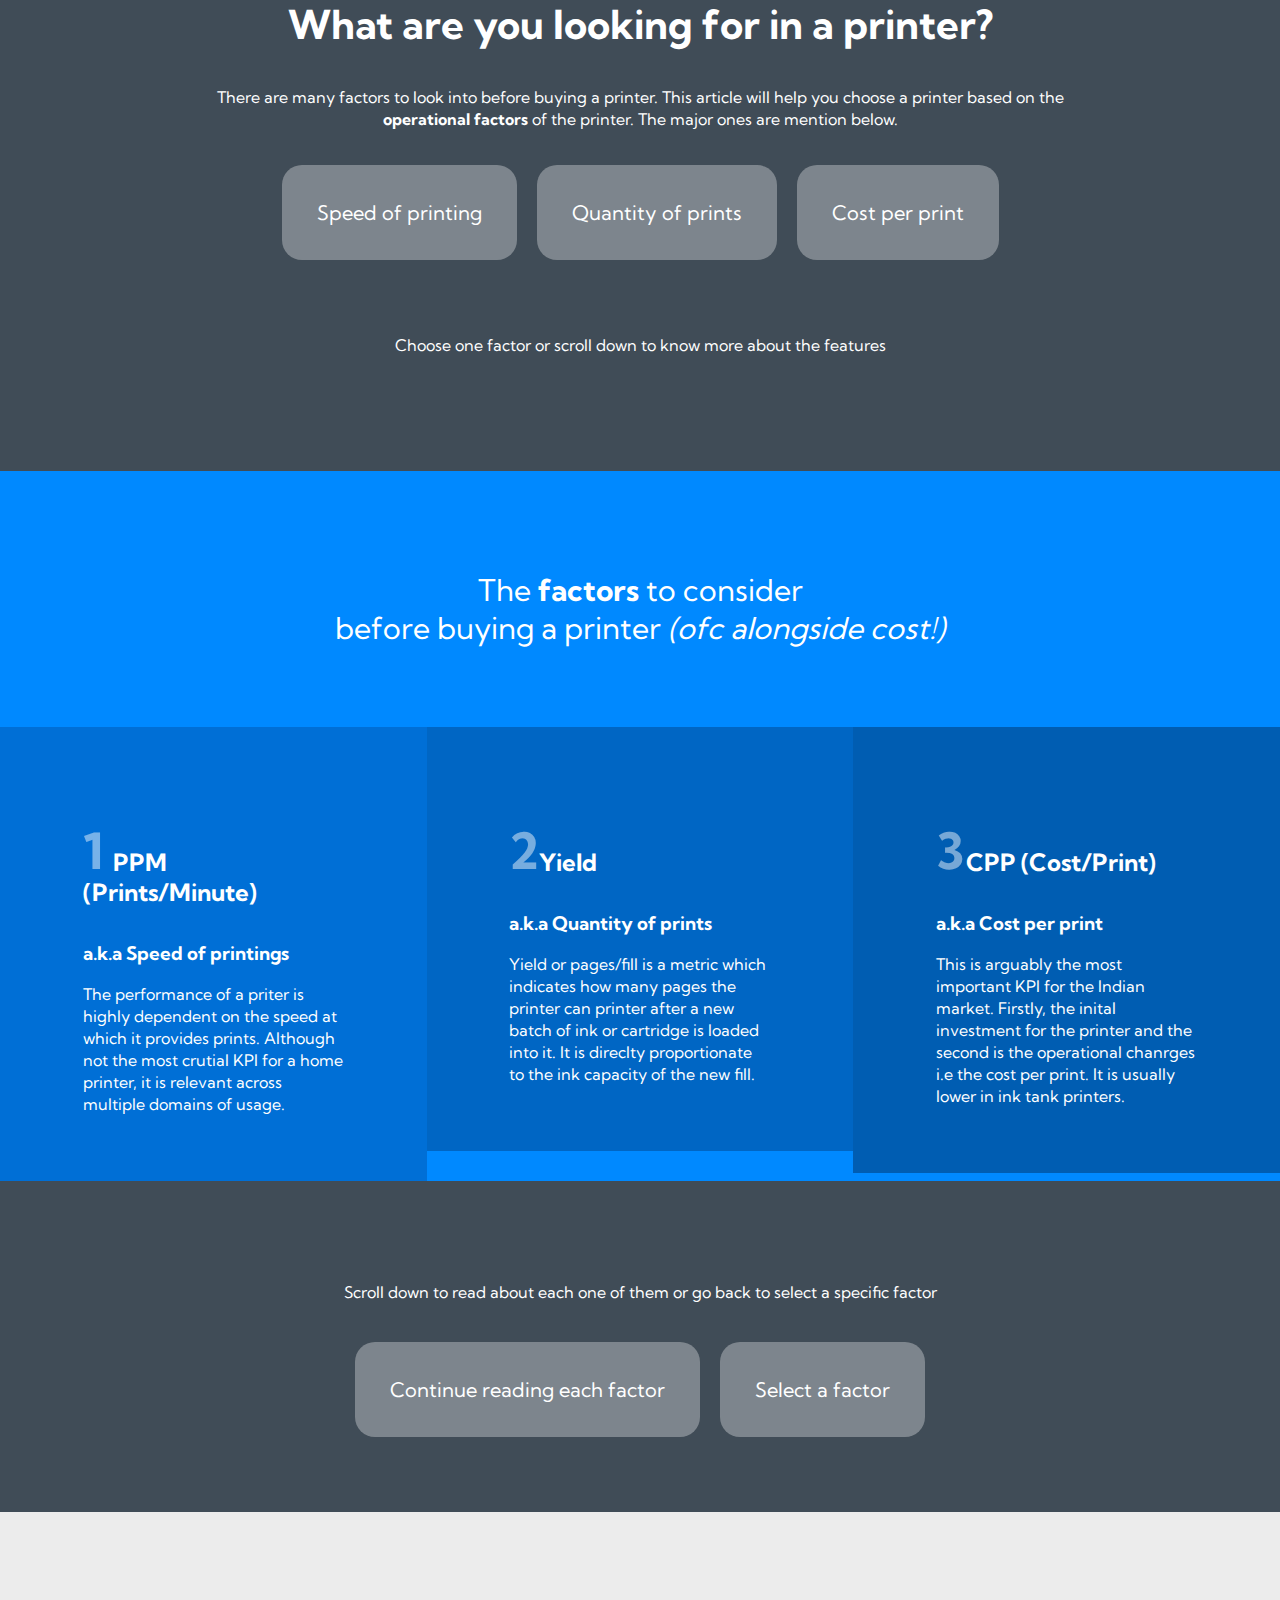
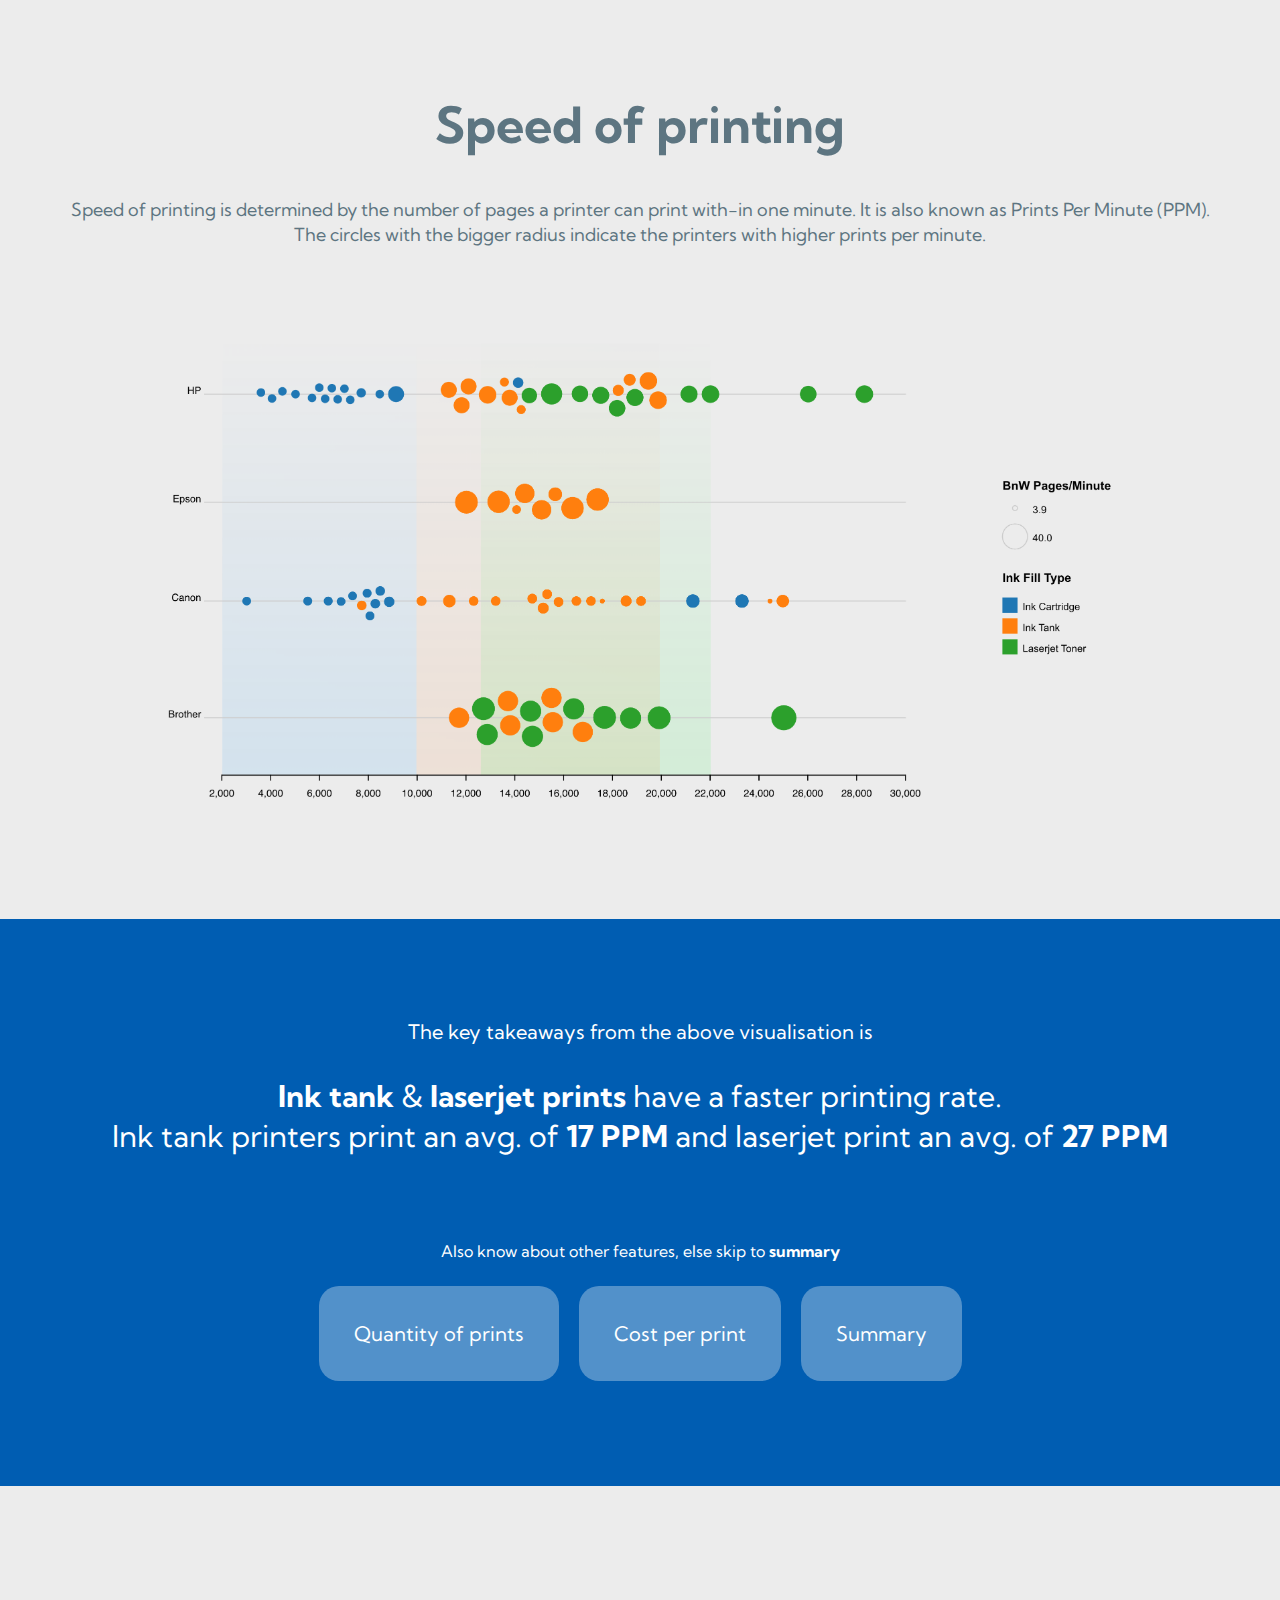
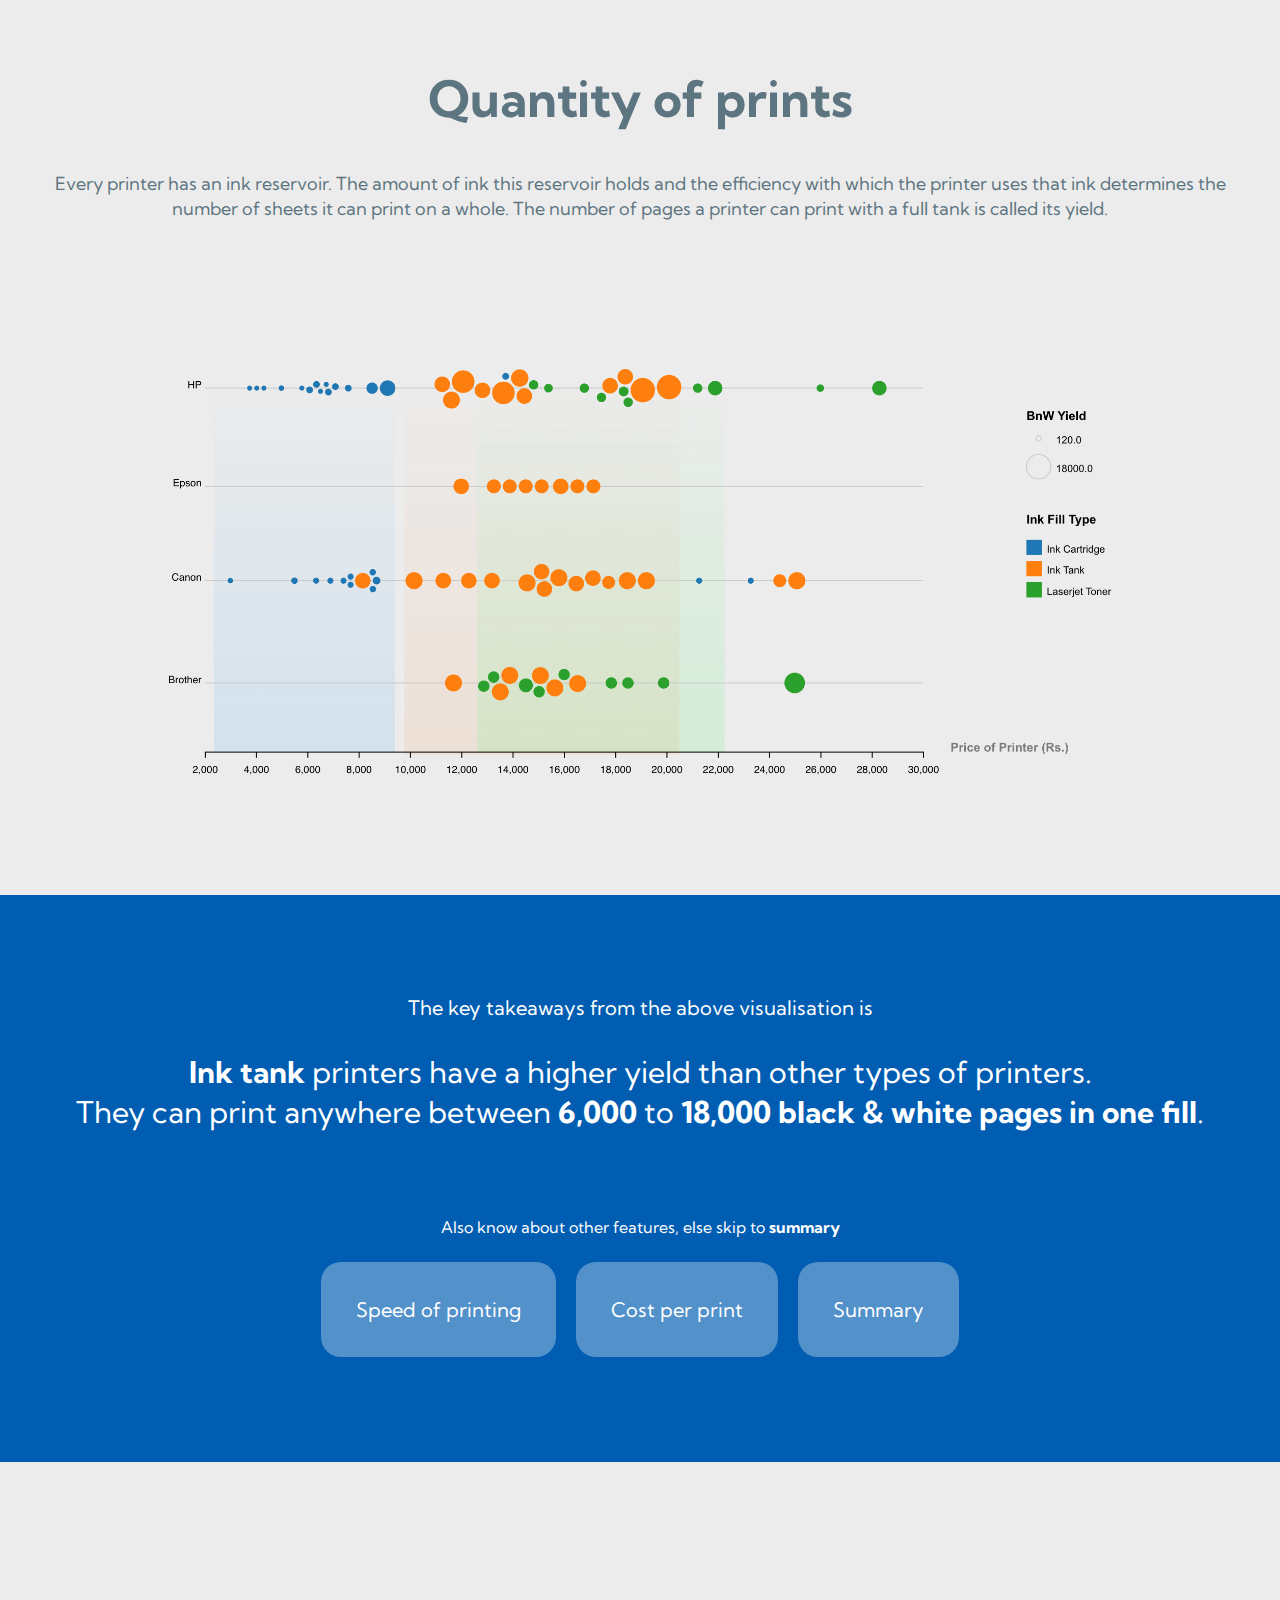
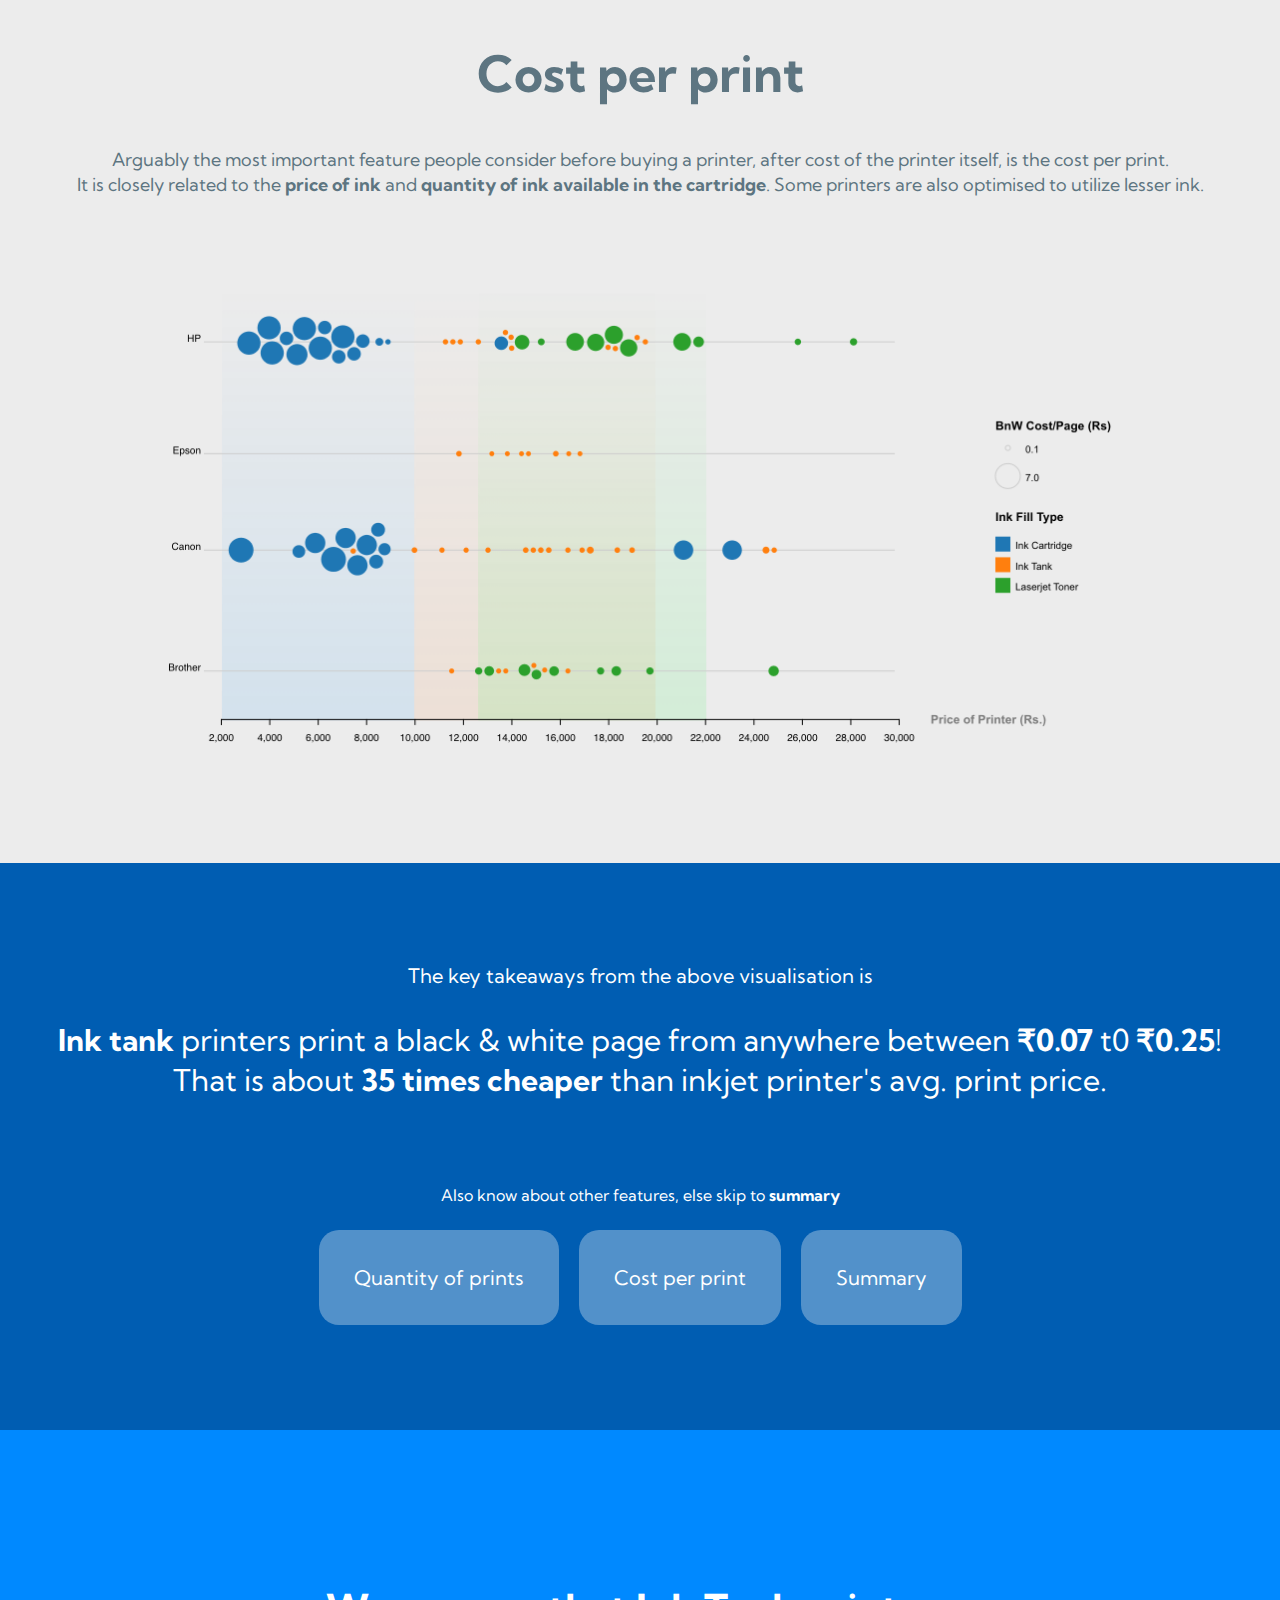
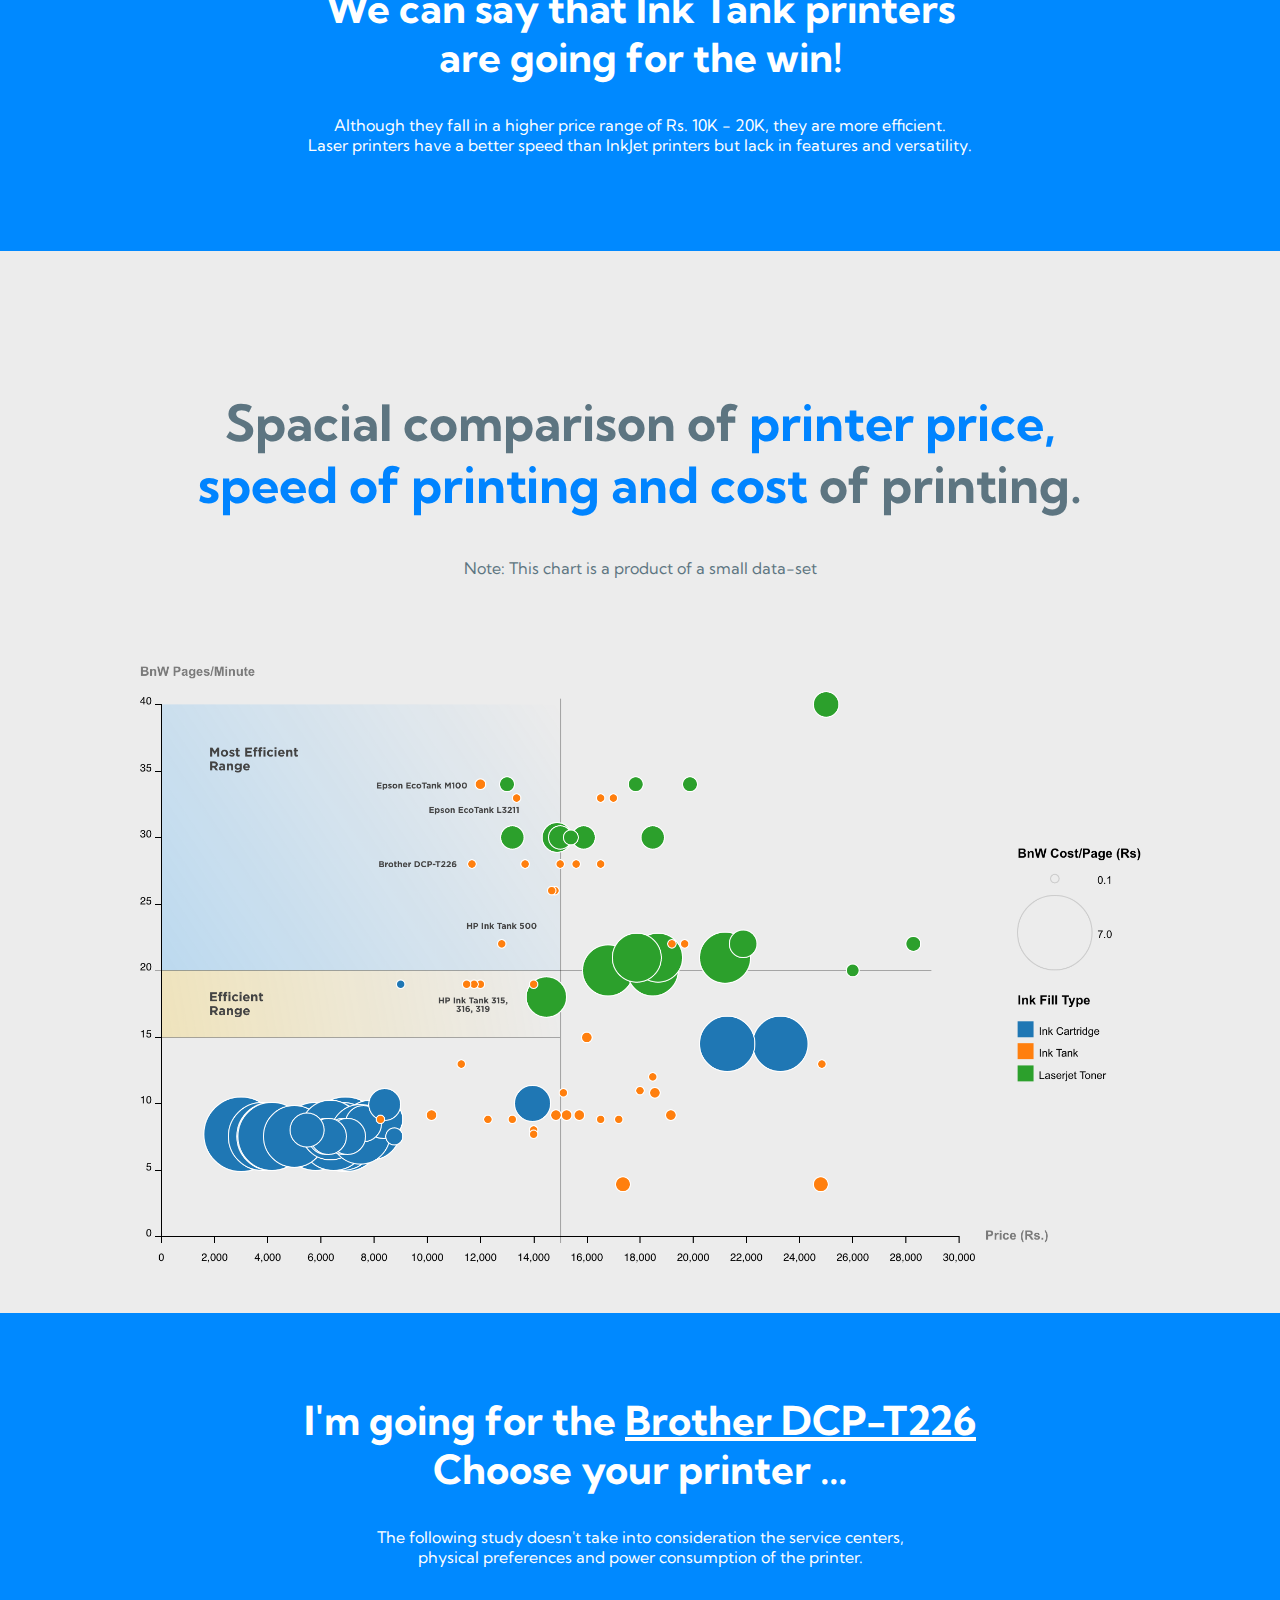
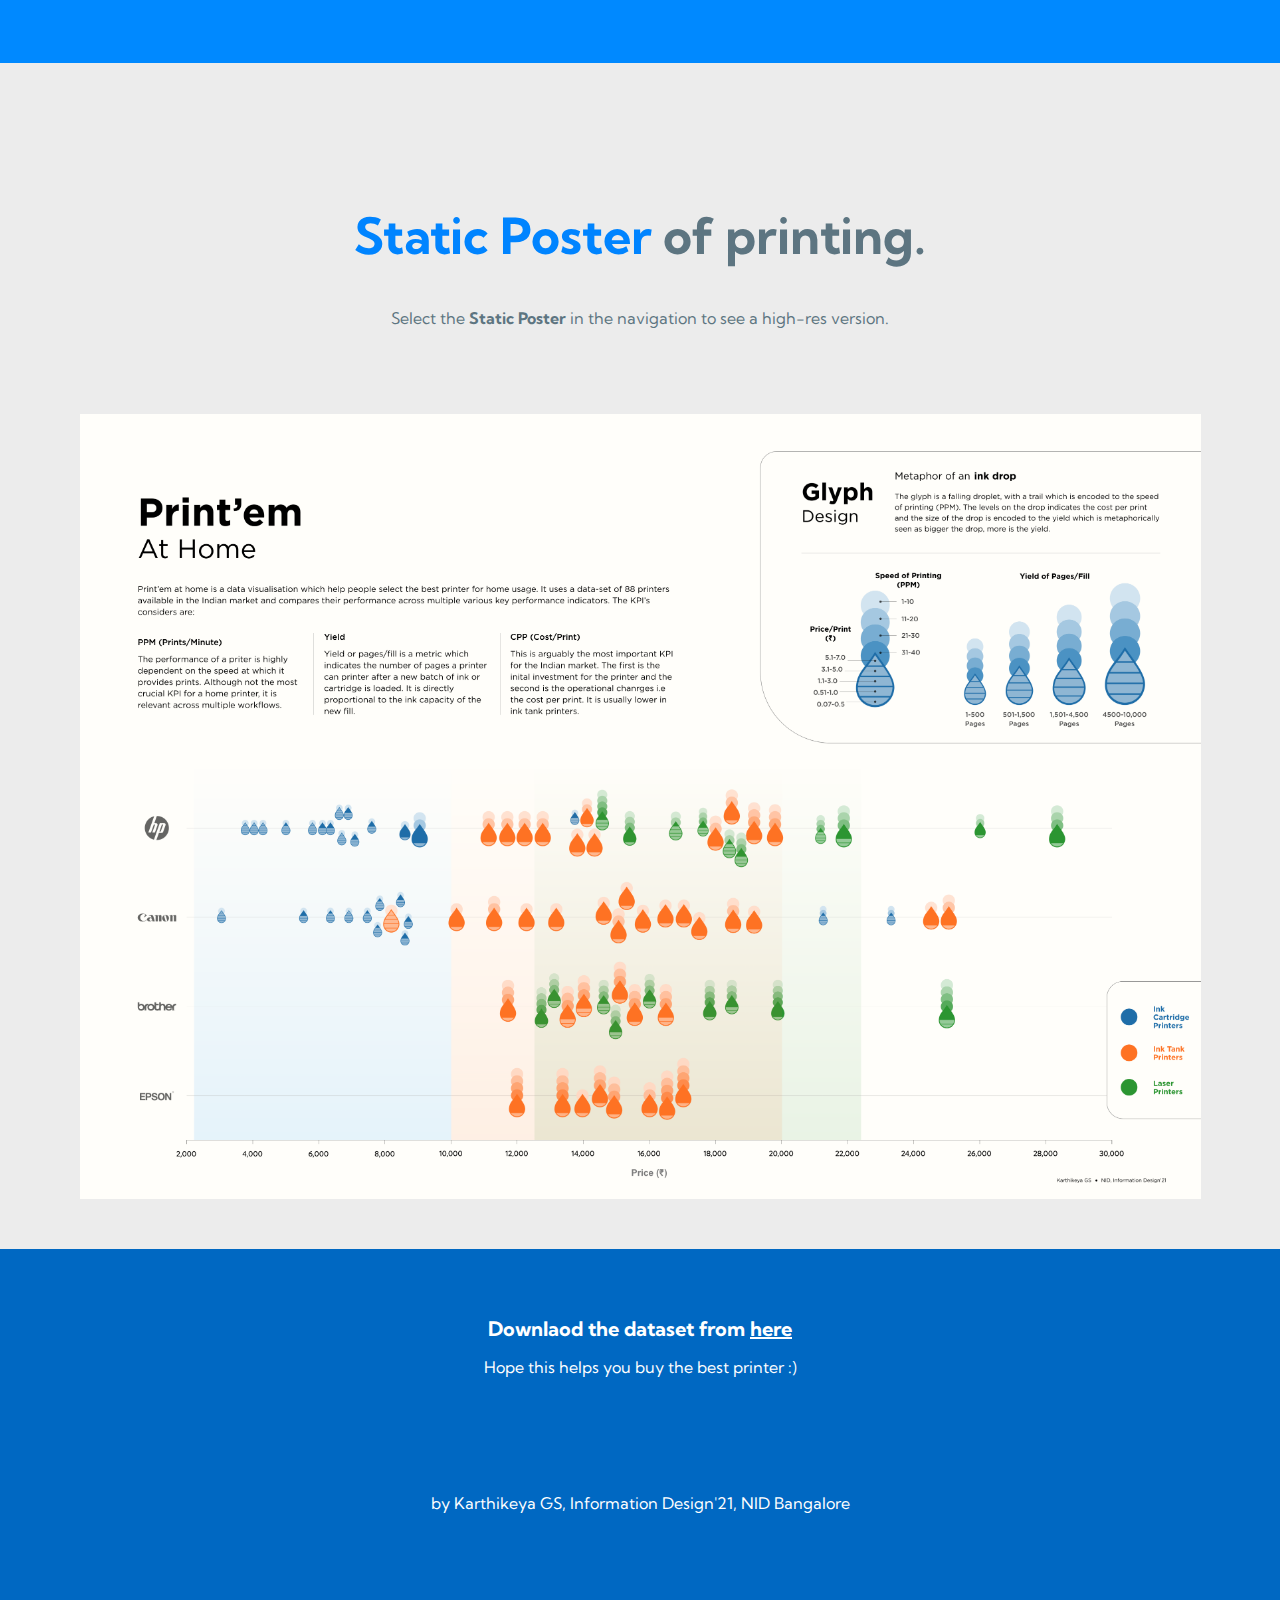
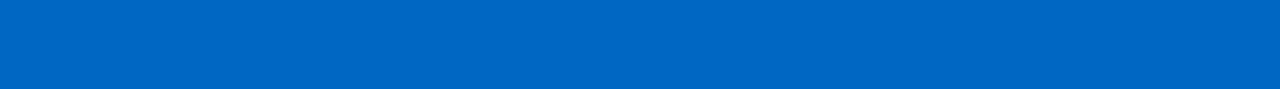
==== commit 5c48558e: "Updated Images and corrections" ====
--- a/index.html
+++ b/index.html
@@ -66,6 +66,7 @@
 
                 <div class="col_content" style="padding-bottom: 40px;">
                     <br><br>
+                    <p style="line-height: 22px;">They make use of...</p>
                     <h2>Ink Cartridge</h2>
                     <p style="line-height: 22px;">The cartridge is a small campsule that holds ink on a mechanical arm of the printer. The relatively low capacity of the cartridge leads to lower yields.</p>
                 </div>
@@ -86,6 +87,7 @@
 
                 <div class="col_content" style="padding-bottom: 40px;">
                     <br><br>
+                    <p style="line-height: 22px;">They make use of...</p>
                     <h2>Ink Bottles</h2>
                     <p style="line-height: 22px;">The cartridge is a small campsule that holds ink on a mechanical arm of the printer. The relatively low capacity of the cartridge leads to lower yields.</p>
                 </div>
@@ -105,6 +107,7 @@
 
                 <div class="col_content" style="padding-bottom: 40px;">
                     <br><br>
+                    <p style="line-height: 22px;">They make use of...</p>
                     <h2>Toner</h2>
                     <p style="line-height: 22px;">The cartridge is a small campsule that holds ink on a mechanical arm of the printer. The relatively low capacity of the cartridge leads to lower yields.</p>
                 </div>
@@ -139,14 +142,14 @@
         <!-- Question Section 2: What matters to you in a printer -->
         <div class="column1" style="background-color: #404c57; color: white; padding-bottom: 100px; padding-top: 120px;" id="KPI">
             <h1 style="text-align: center; padding-bottom: 10px; font-size: 40px">What are you looking for in a printer?</h1>
-            <p style="text-align: center; padding-bottom: 20px; line-height: 22px">There are many factors to look into buying a printer. This article will help you choose a printer based on the<br><b>operational factors</b> of the printer. The major ones are mention below.</p>
+            <p style="text-align: center; padding-bottom: 20px; line-height: 22px">There are many factors to look into before buying a printer. This article will help you choose a printer based on the<br><b>operational factors</b> of the printer. The major ones are mention below.</p>
             <p style="text-align: center; padding-top: 30px; font-size: 20px;"><a href="#speed">Speed of printing</a><a href="#quantity" style="margin-left: 20px;">Quantity of prints</a><a href="#cost" style="margin-left: 20px;">Cost per print</a></p>
             <p style="text-align: center; padding-top: 90px; font-size: 16px;">Choose one factor or scroll down to know more about the features</p>
         </div>
 
         <!-- KPI's -->
         <div class="row" style="background-color:#0089FF; padding-bottom: 0px;"> 
-            <p style="text-align: center; padding-top: 100px; color: white; padding-bottom: 50px; font-size: 30px;">The <b> factor</b> to consider <br>before buying a printer <i>(ofc cost too)</i> </p>
+            <p style="text-align: center; padding-top: 100px; color: white; padding-bottom: 50px; font-size: 30px;">The <b> factors</b> to consider <br>before buying a printer <i>(ofc alongside cost!)</i> </p>
             <div class="column3" style="background-color: #006FD6;">
 
                 <div class="col_content">
@@ -199,7 +202,7 @@
             <p style="text-align: center; color: white; padding-bottom: 2px; font-size: 20px;">The key takeaways from the above visualisation is </p>
             <p style="text-align: center; color: white; padding-bottom: 50px; font-size: 30px; line-height: 40px;"><b>Ink tank</b> & <b>laserjet prints</b> have a faster printing rate.<br>Ink tank printers print an avg. of <b>17 PPM</b> and laserjet print an avg. of <b>27 PPM</b> </p>
             <p style="text-align: center; padding-top: 5px; font-size: 16px;">Also know about other features, else skip to <b>summary</b></p>
-            <p style="text-align: center; padding-top: 40px; font-size: 20px;"><a href="#quantity">Quantity of prints</a><a href="#cost" style="margin-left: 20px;">Cost per print</a><a href="#" style="margin-left: 20px;">Summary</a></p>
+            <p style="text-align: center; padding-top: 40px; font-size: 20px;"><a href="#quantity">Quantity of prints</a><a href="#cost" style="margin-left: 20px;">Cost per print</a><a href="#summary" style="margin-left: 20px;">Summary</a></p>
         </div>
         <!-- -------------------------------------------------------->
 
@@ -217,7 +220,7 @@
             <p style="text-align: center; color: white; padding-bottom: 2px; font-size: 20px;">The key takeaways from the above visualisation is </p>
             <p style="text-align: center; color: white; padding-bottom: 50px; font-size: 30px; line-height: 40px;"><b>Ink tank</b> printers have a higher yield than other types of printers.<br> They can print anywhere between <b>6,000</b> to <b>18,000 black & white pages in one fill</b>.</p>
             <p style="text-align: center; padding-top: 5px; font-size: 16px;">Also know about other features, else skip to <b>summary</b></p>
-            <p style="text-align: center; padding-top: 40px; font-size: 20px;"><a href="#speed">Speed of printing</a><a href="#cost" style="margin-left: 20px;">Cost per print</a><a href="#" style="margin-left: 20px;">Summary</a></p>
+            <p style="text-align: center; padding-top: 40px; font-size: 20px;"><a href="#speed">Speed of printing</a><a href="#cost" style="margin-left: 20px;">Cost per print</a><a href="#summary" style="margin-left: 20px;">Summary</a></p>
         </div>
         <!-- -------------------------------------------------------->
 
@@ -233,15 +236,16 @@
         <!-- Question Section 5: post cost -->
         <div class="column1" style="background-color: #005DB2; color: white; padding-bottom: 120px; padding-top: 80px;" id="KPI">
             <p style="text-align: center; color: white; padding-bottom: 2px; font-size: 20px;">The key takeaways from the above visualisation is </p>
-            <p style="text-align: center; color: white; padding-bottom: 50px; font-size: 30px; line-height: 40px;"><b>Ink tank</b> & <b>laserjet prints</b> have a faster printing rate.<br>Ink tank printers print an avg. of <b>17 PPM</b> and laserjet print an avg. of <b>27 PPM</b> </p>
+            <p style="text-align: center; color: white; padding-bottom: 50px; font-size: 30px; line-height: 40px;"><b>Ink tank</b> printers print a black & white page from anywhere between <b>₹0.07</b> t0 <b>₹0.25</b>!<br>
+            That is about <b>35 times cheaper</b> than inkjet printer's avg. print price.</p>
             <p style="text-align: center; padding-top: 5px; font-size: 16px;">Also know about other features, else skip to <b>summary</b></p>
-            <p style="text-align: center; padding-top: 40px; font-size: 20px;"><a href="#quantity">Quantity of prints</a><a href="#cost" style="margin-left: 20px;">Cost per print</a><a href="#" style="margin-left: 20px;">Summary</a></p>
+            <p style="text-align: center; padding-top: 40px; font-size: 20px;"><a href="#quantity">Quantity of prints</a><a href="#cost" style="margin-left: 20px;">Cost per print</a><a href="#summary" style="margin-left: 20px;">Summary</a></p>
         </div>
         <!-- -------------------------------------------------------->
         
 
         <!-- Inference about the two KPI Graphs -->
-        <div class="column1" style="background-color: #0089FF;">
+        <div class="column1" style="background-color: #0089FF; padding-top: 120px;" id="summary">
             <h2 style="text-align: center; color: #ffffff; font-size: 40px;">We can say that Ink Tank printers <br>are going for the win!</h2>
             <p style="text-align: center; color: #ffffff; padding-bottom: 30px;">Although they fall in a higher price range of Rs. 10K - 20K, they are more efficient.<br>Laser printers have a better speed than InkJet printers but lack in features and versatility.</p>
         </div>
@@ -265,9 +269,10 @@
             <img src=" infoG.png" style="width:95%; padding-bottom: 0px;">
         </div>
 
-        <div class="column5" style="background-color: #0068c2;">
+        <div class="column5" style="background-color: #0068c2; padding-bottom: 90px;">
             <h2 style="text-align: center; color: #ffffff; font-size: 20px;">Downlaod the dataset from <u><a href="https://docs.google.com/spreadsheets/d/1FkyngLLp9aEJR9bLDVqrbeRYd6UZ4SQk/edit?usp=sharing&ouid=109748890754691912564&rtpof=true&sd=true" style="text-decoration: none; color:#ffffff;">here</a></u></h2>
-            <p style="text-align: center; color: #ffffff; padding-bottom: 30px;">Hope this helps you buy the best printer :)</p>
+            <p style="text-align: center; color: #ffffff; padding-bottom: 100px;">Hope this helps you buy the best printer :)</p>
+            <p style="text-align: center; color: #ffffff; padding-bottom: 70px;">by Karthikeya GS, Information Design'21, NID Bangalore</p>
         </div>
 
     </body>
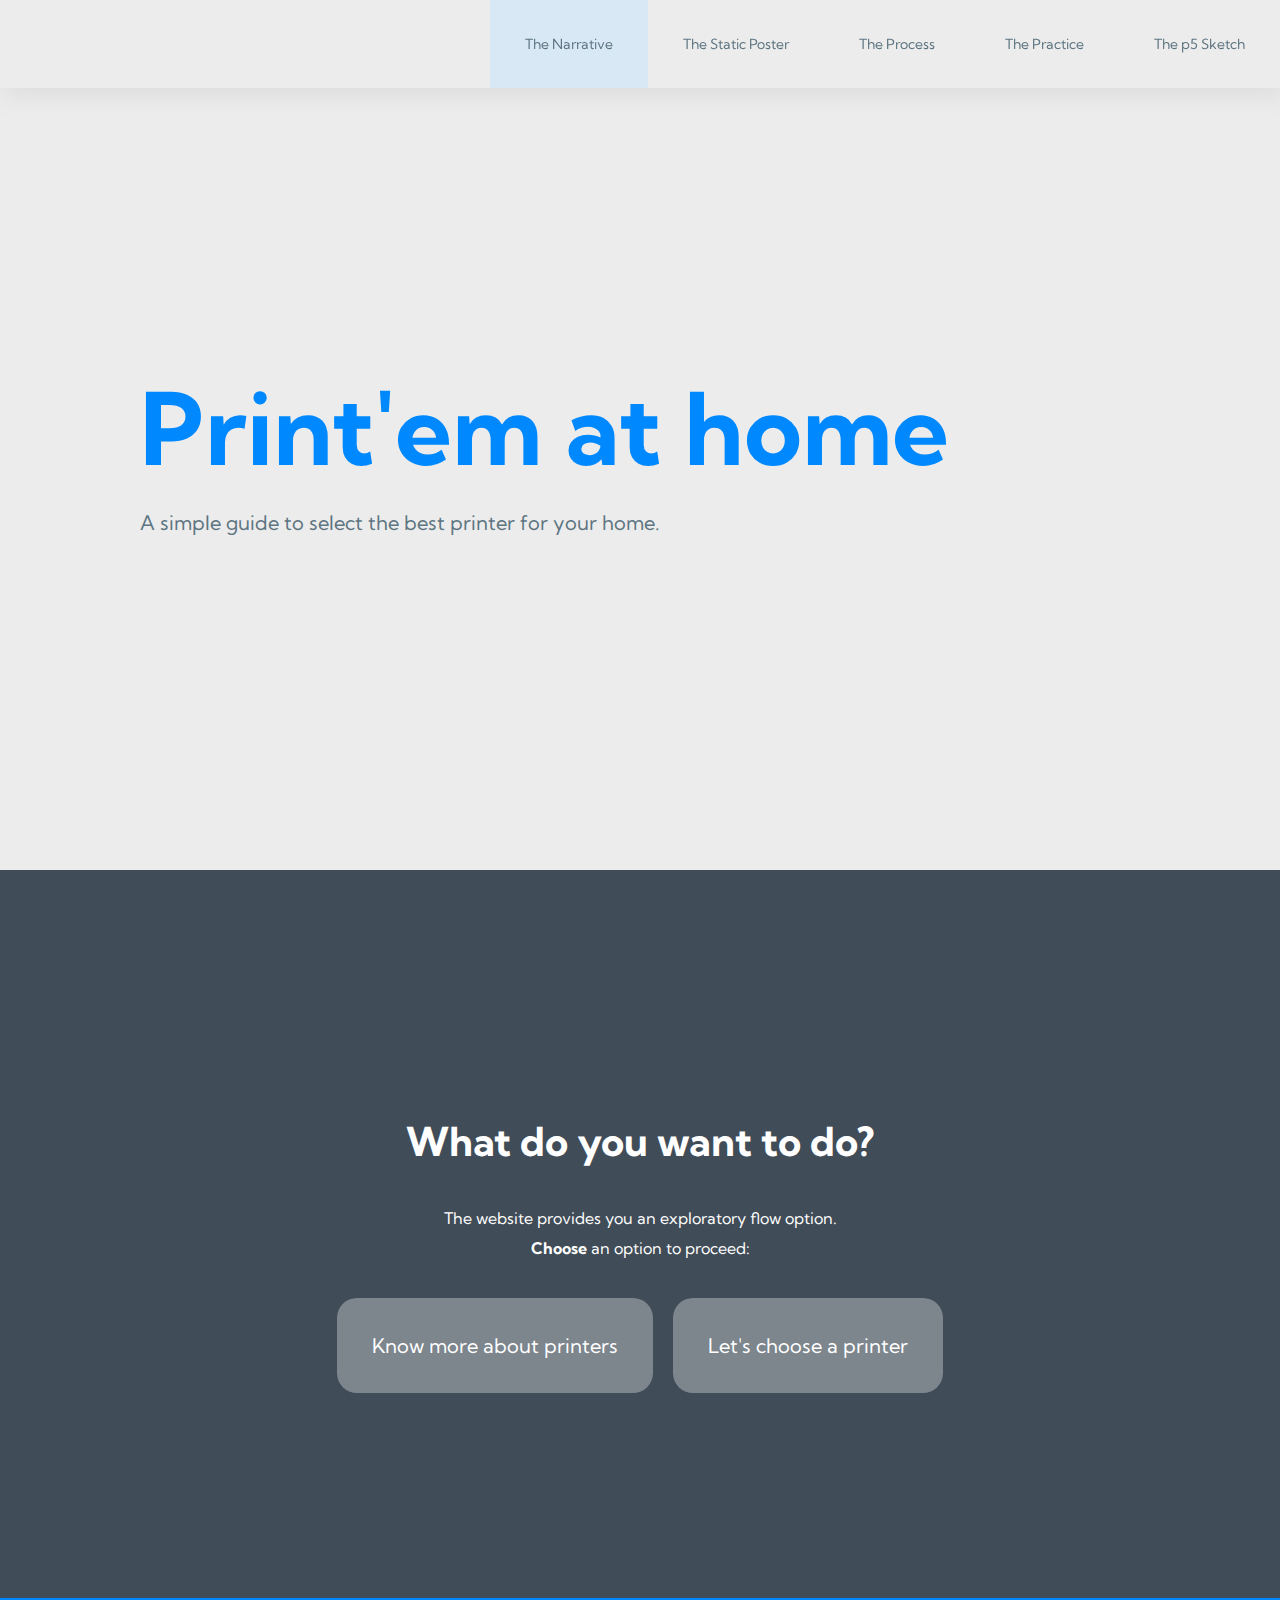
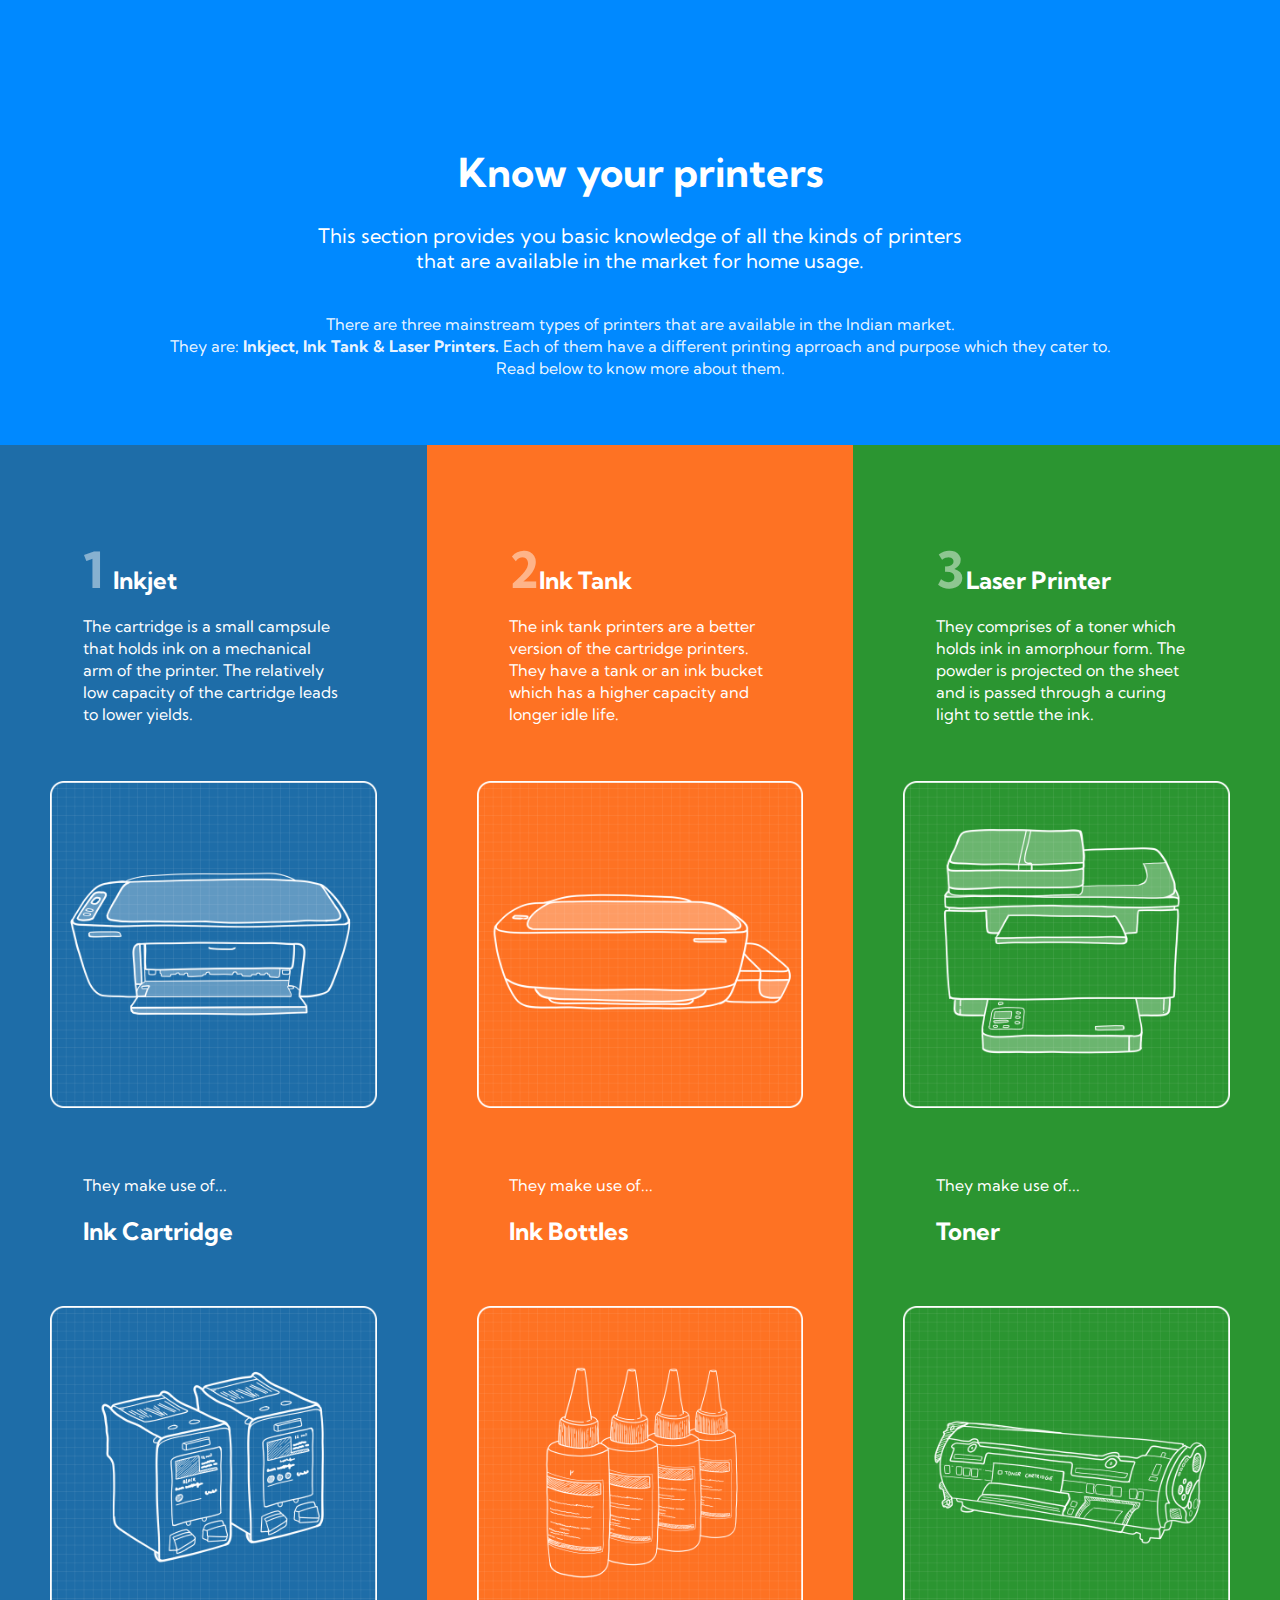
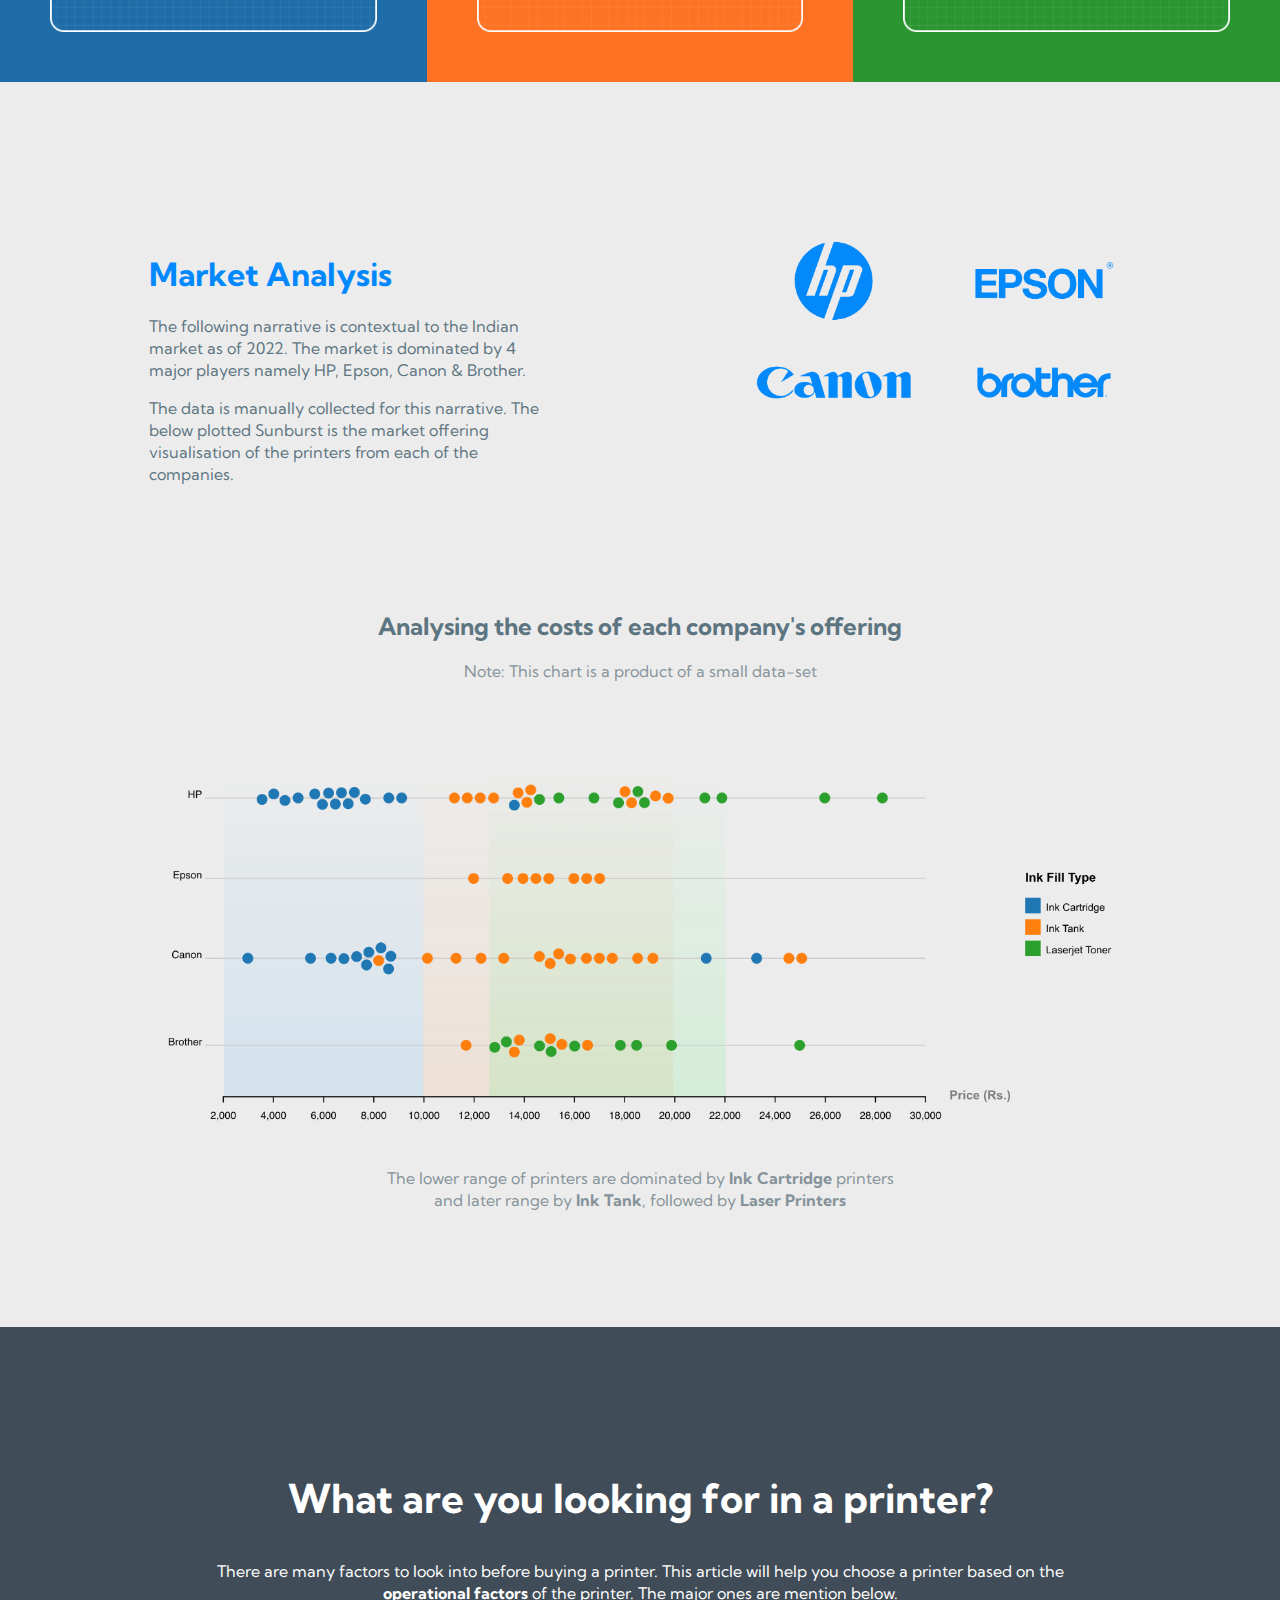
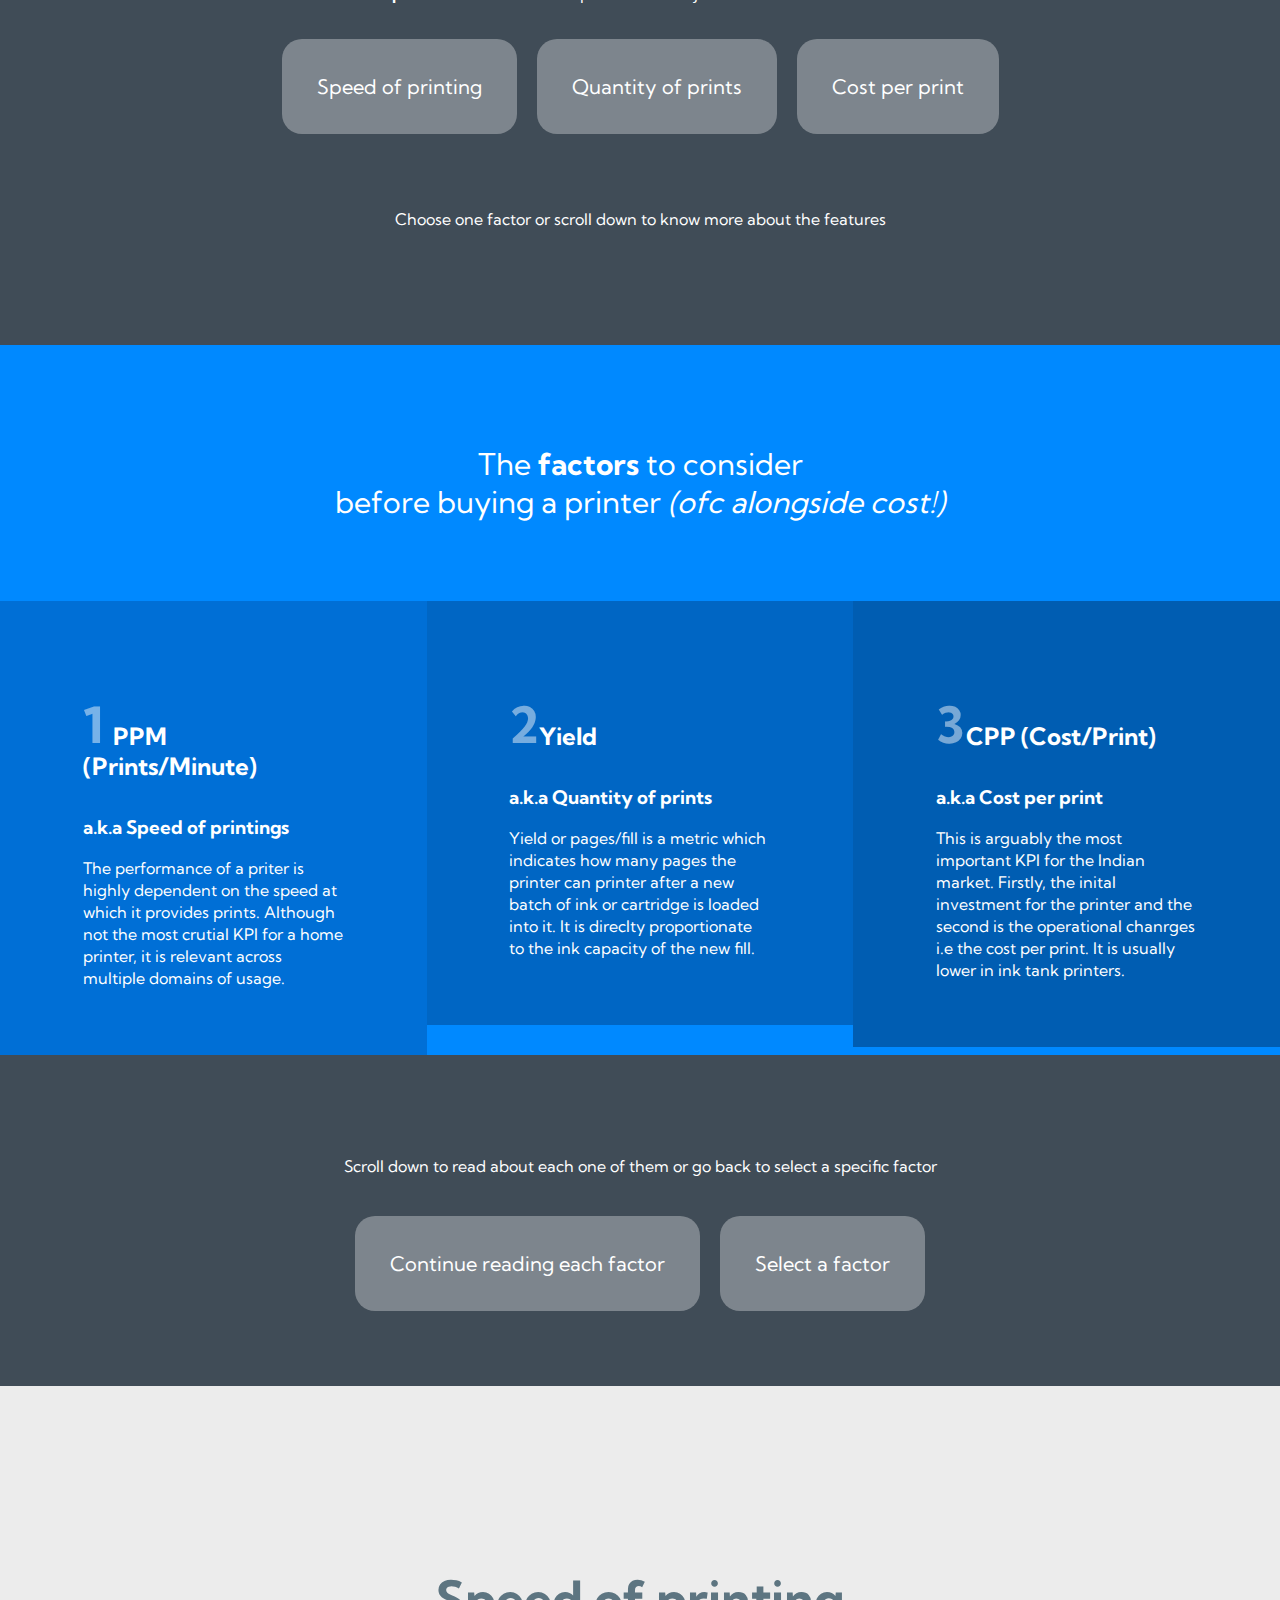
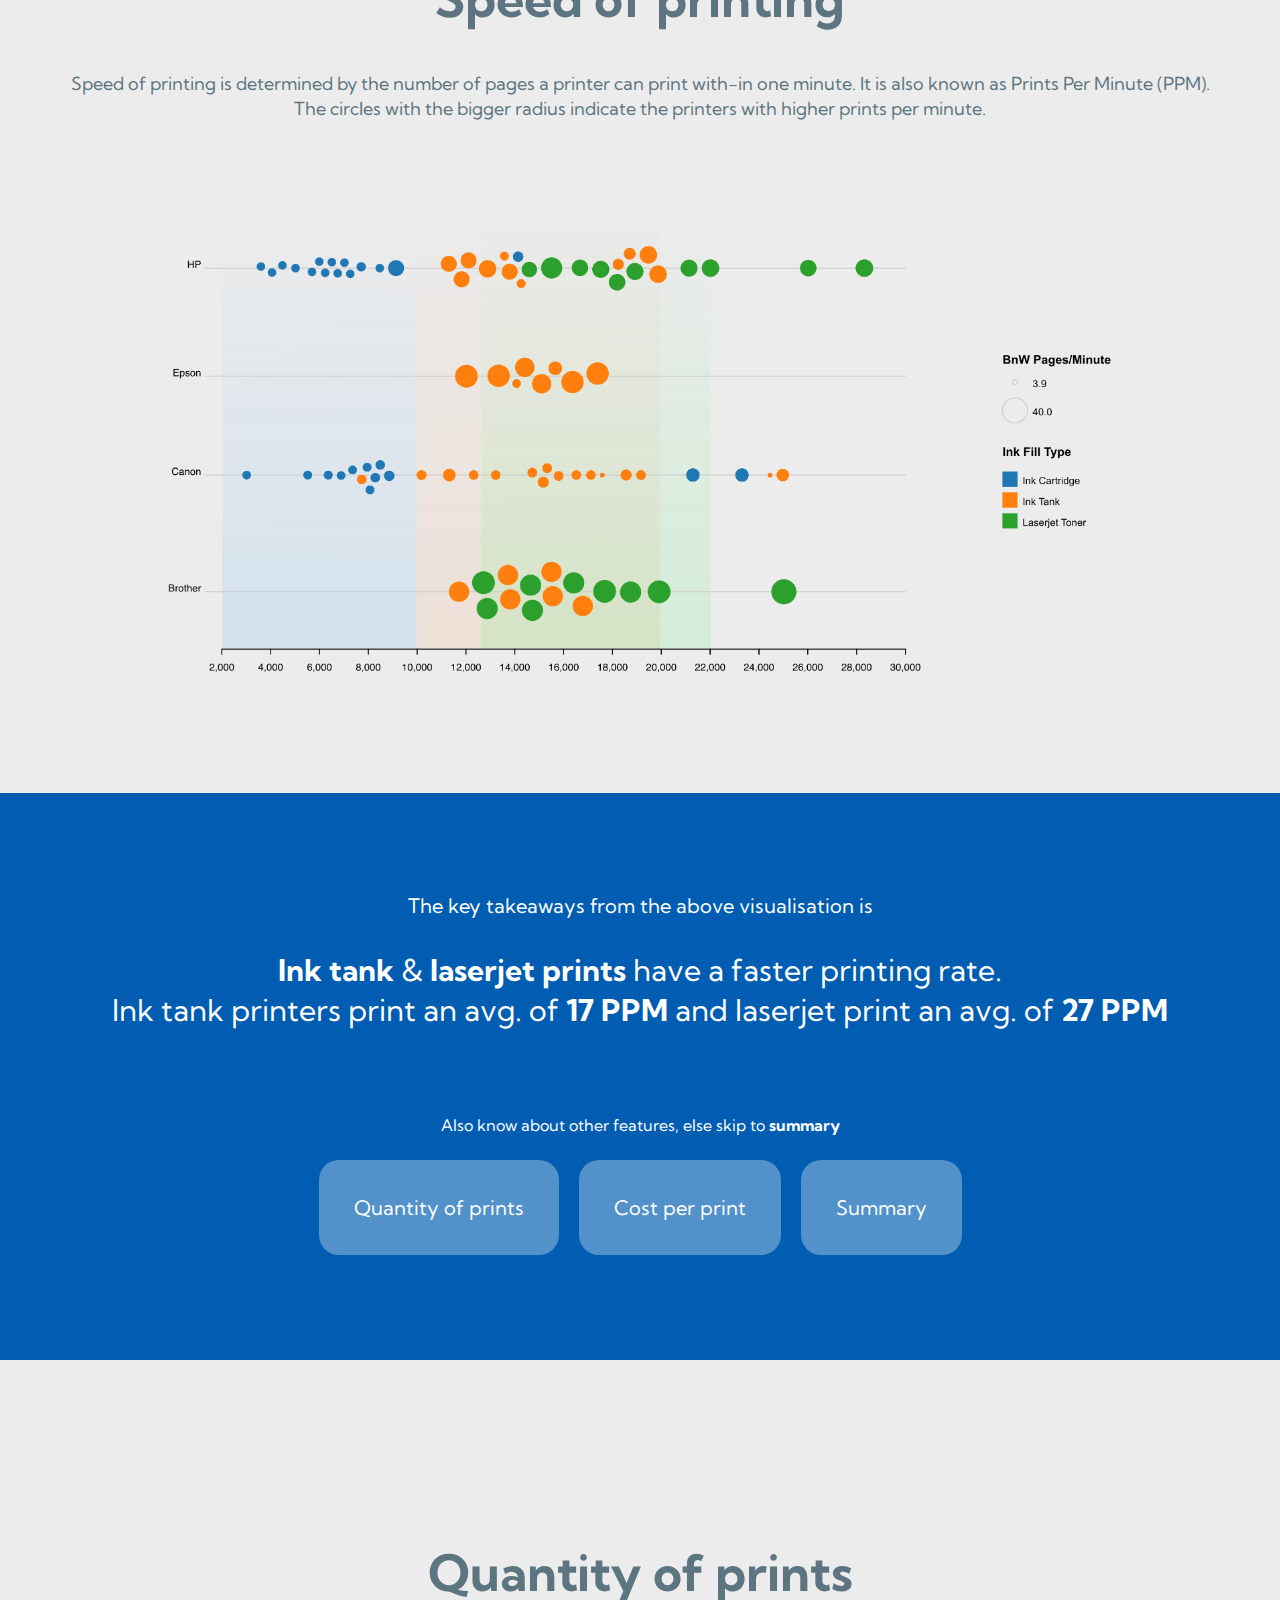
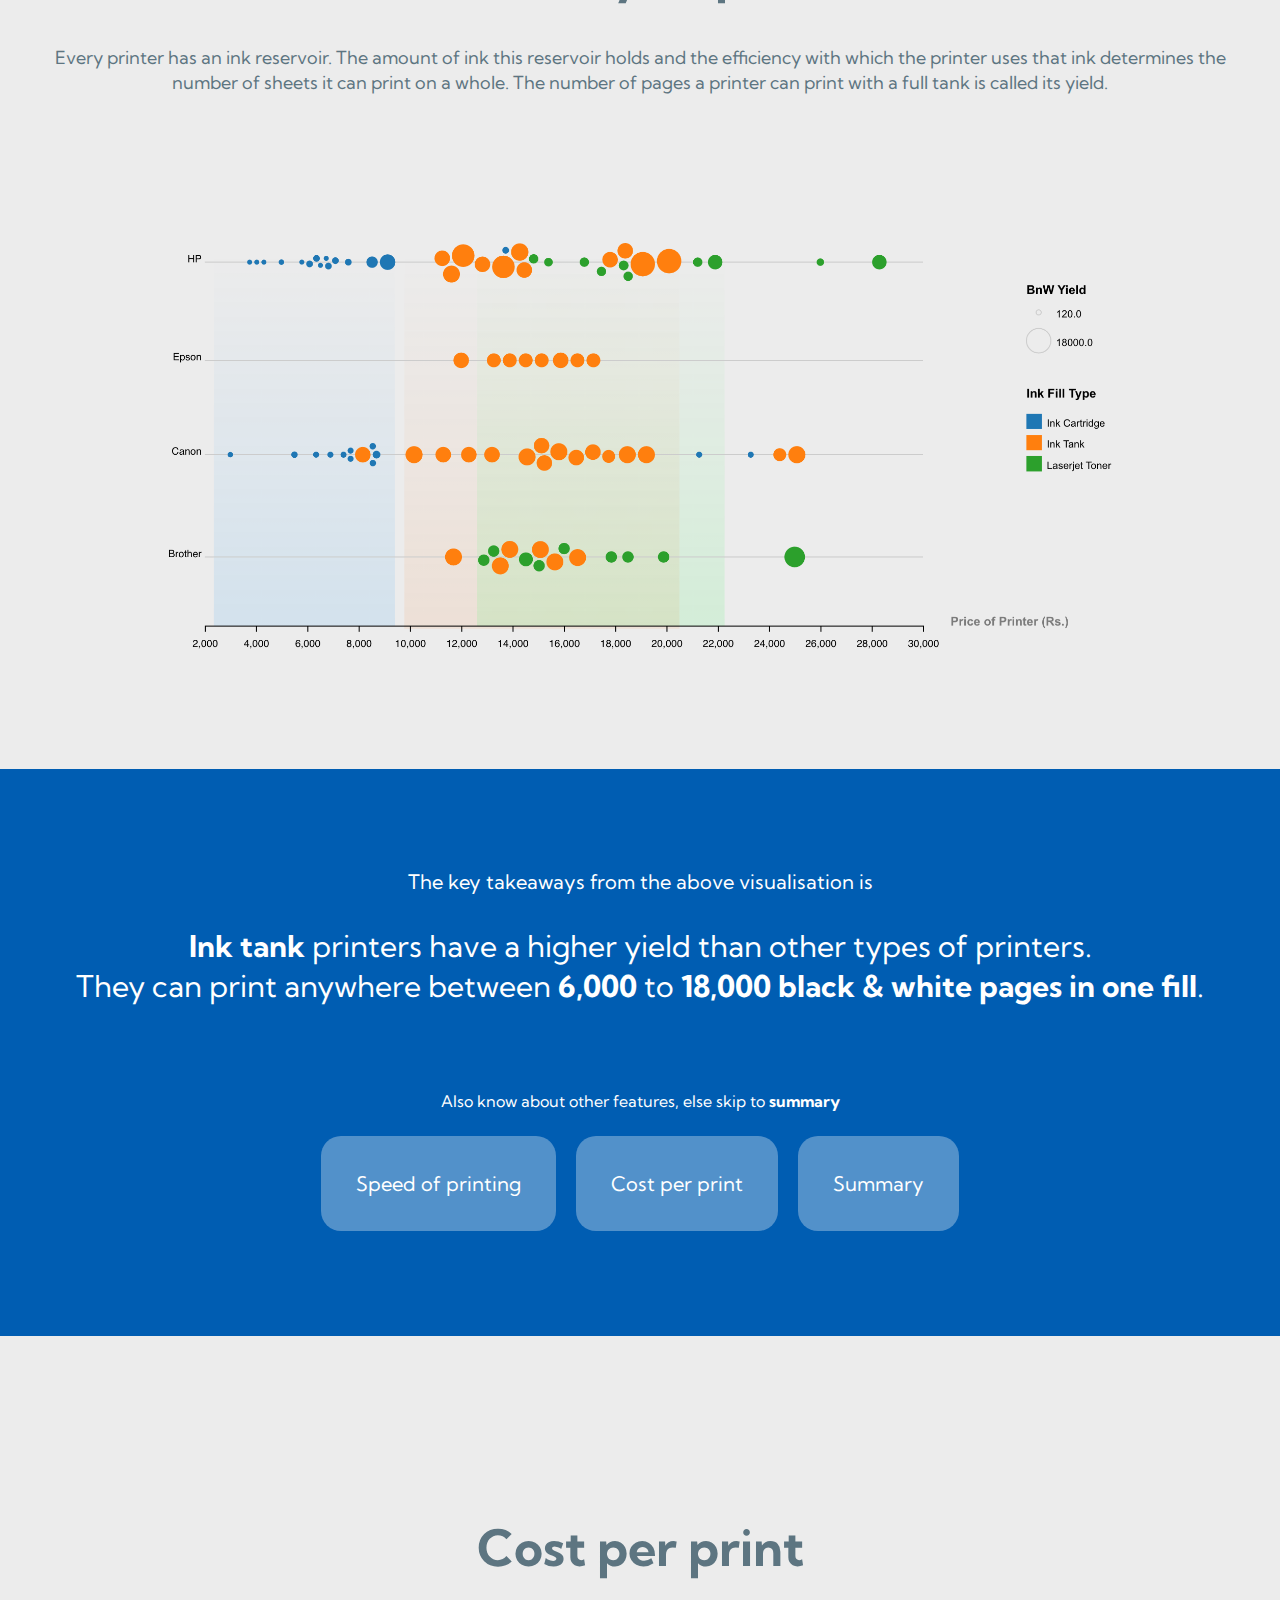
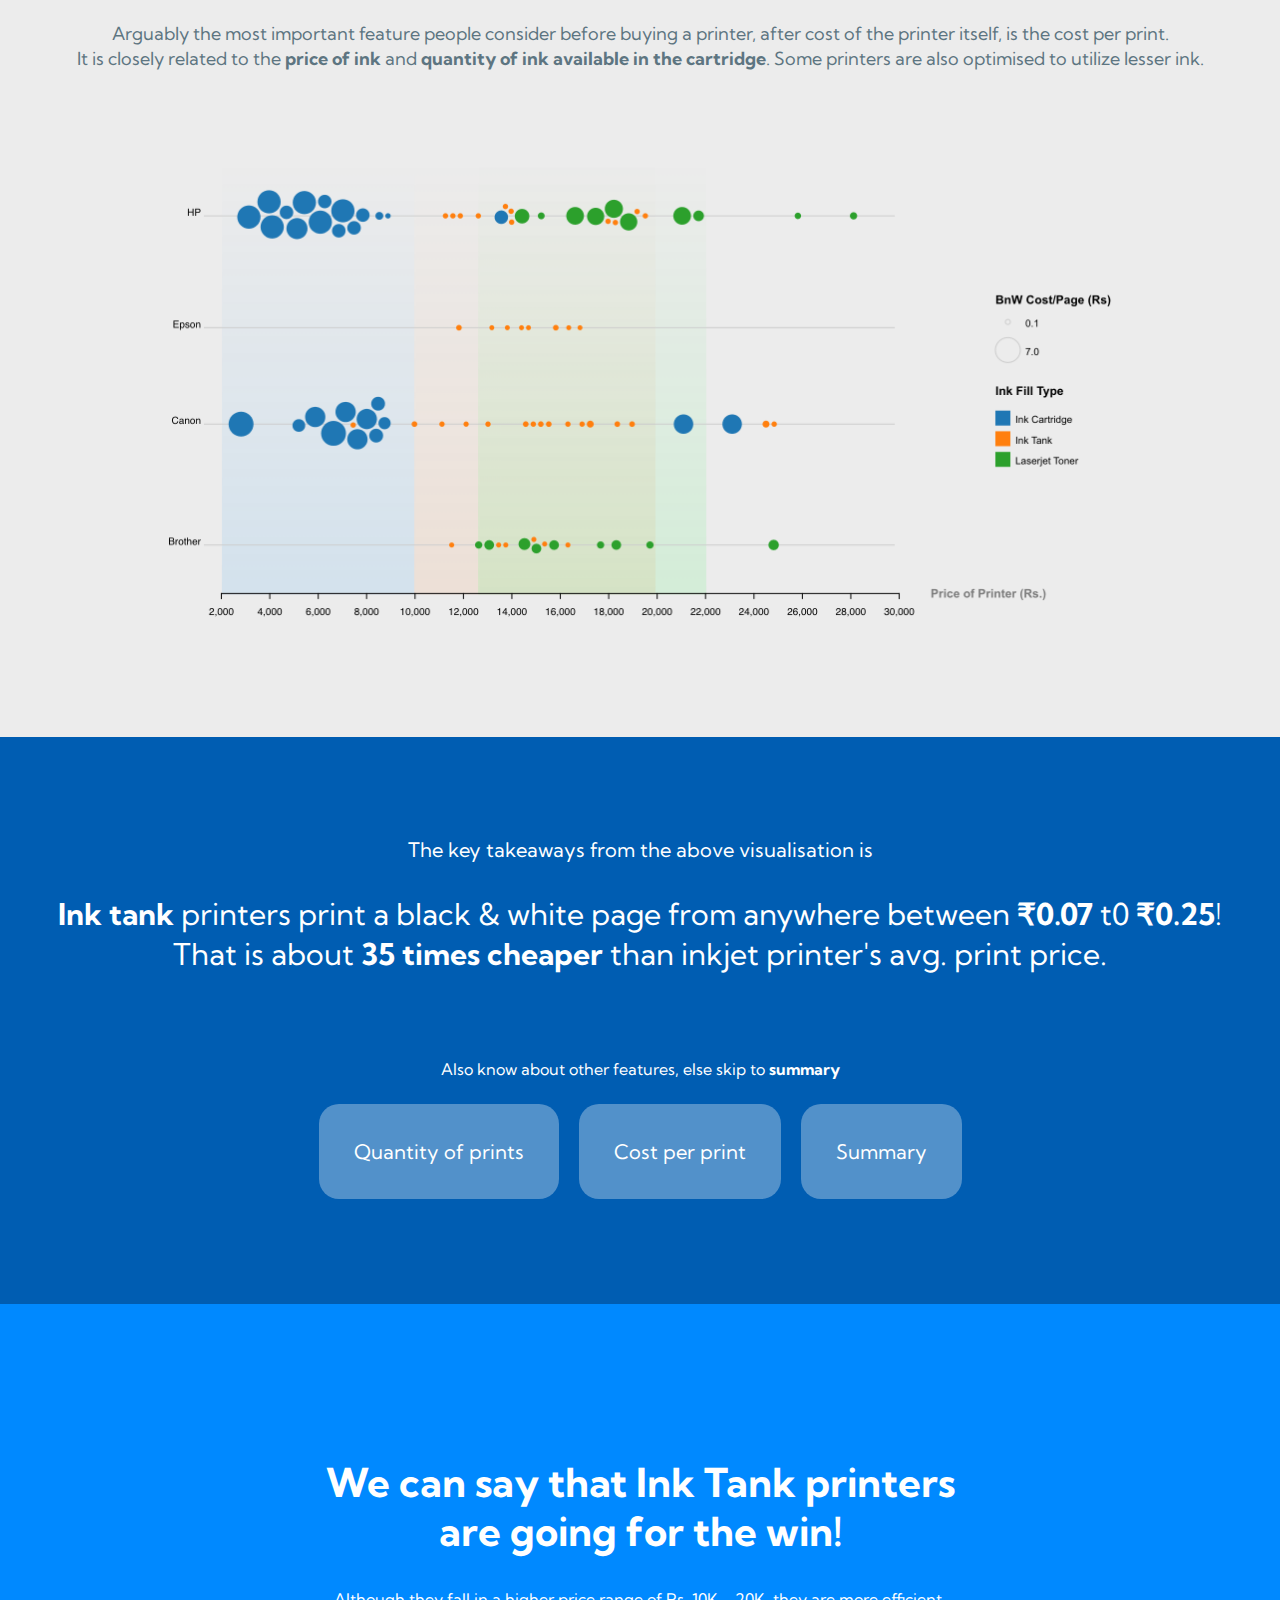
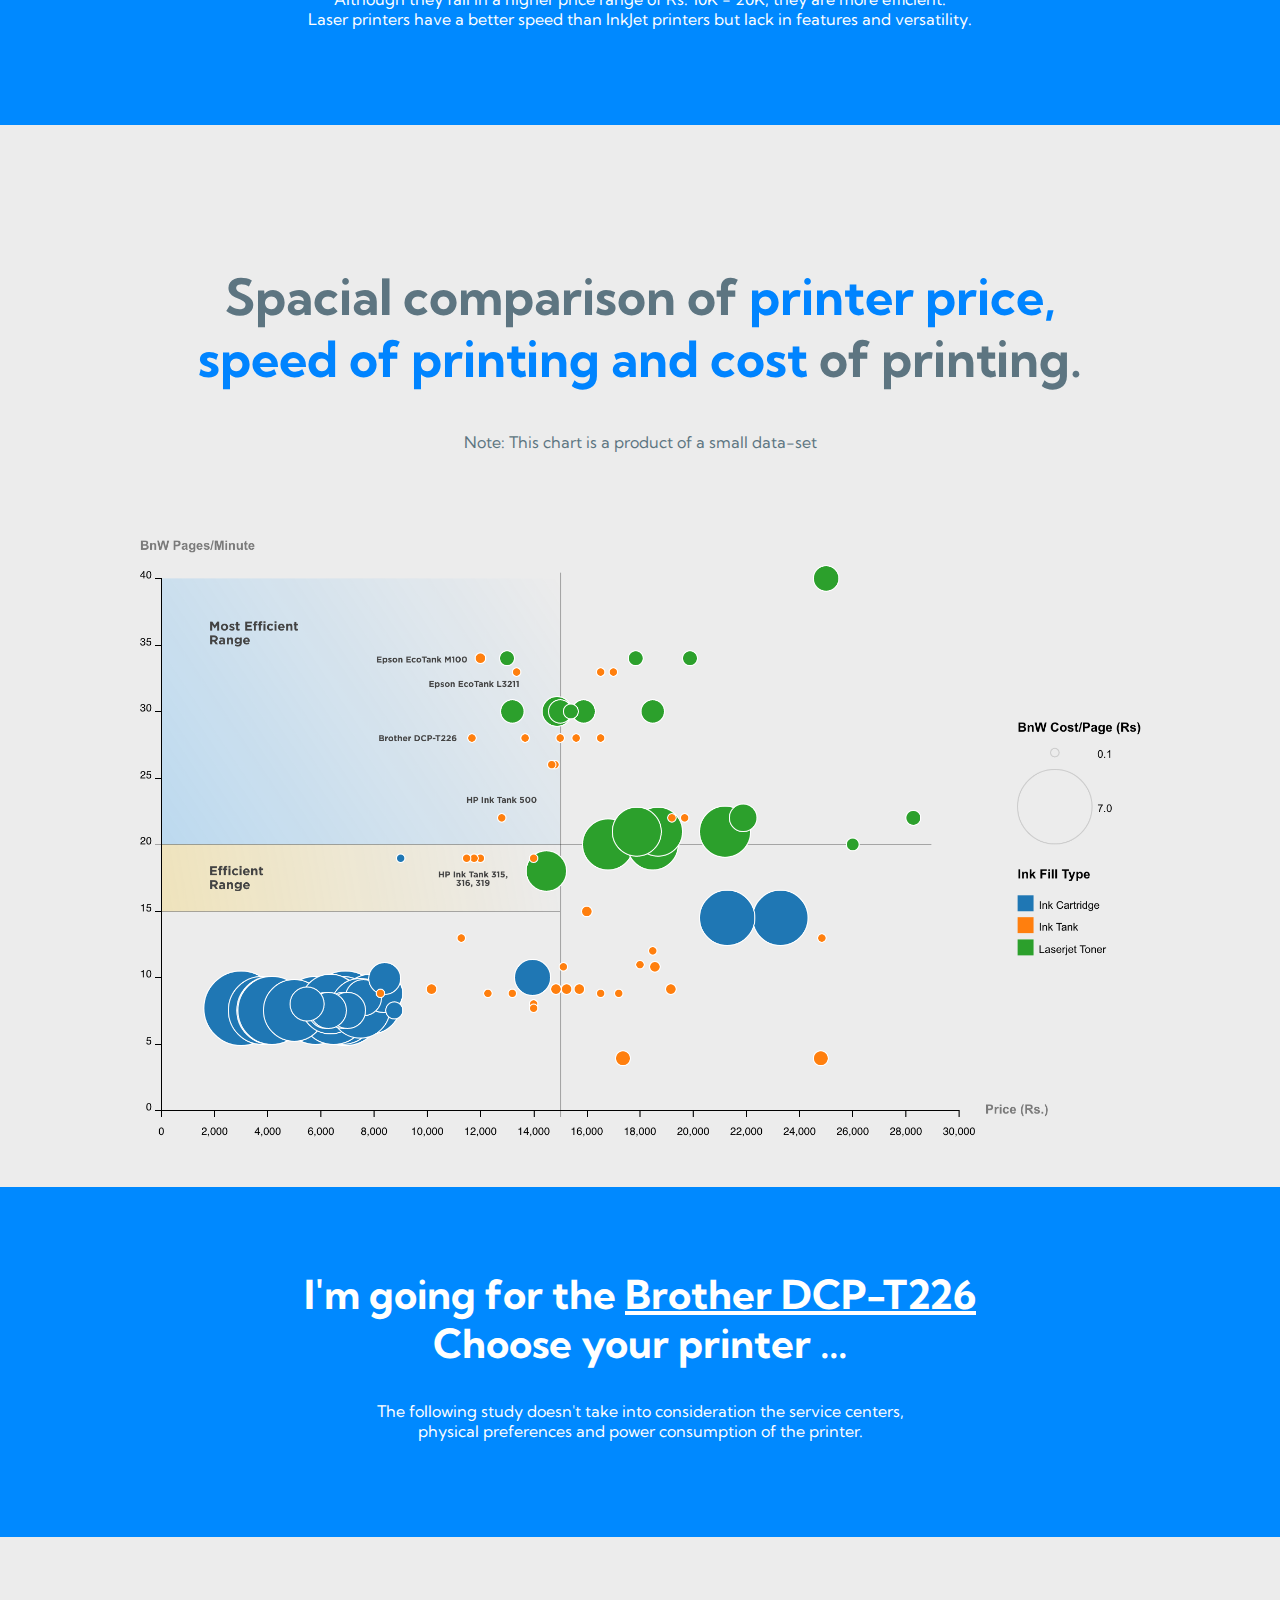
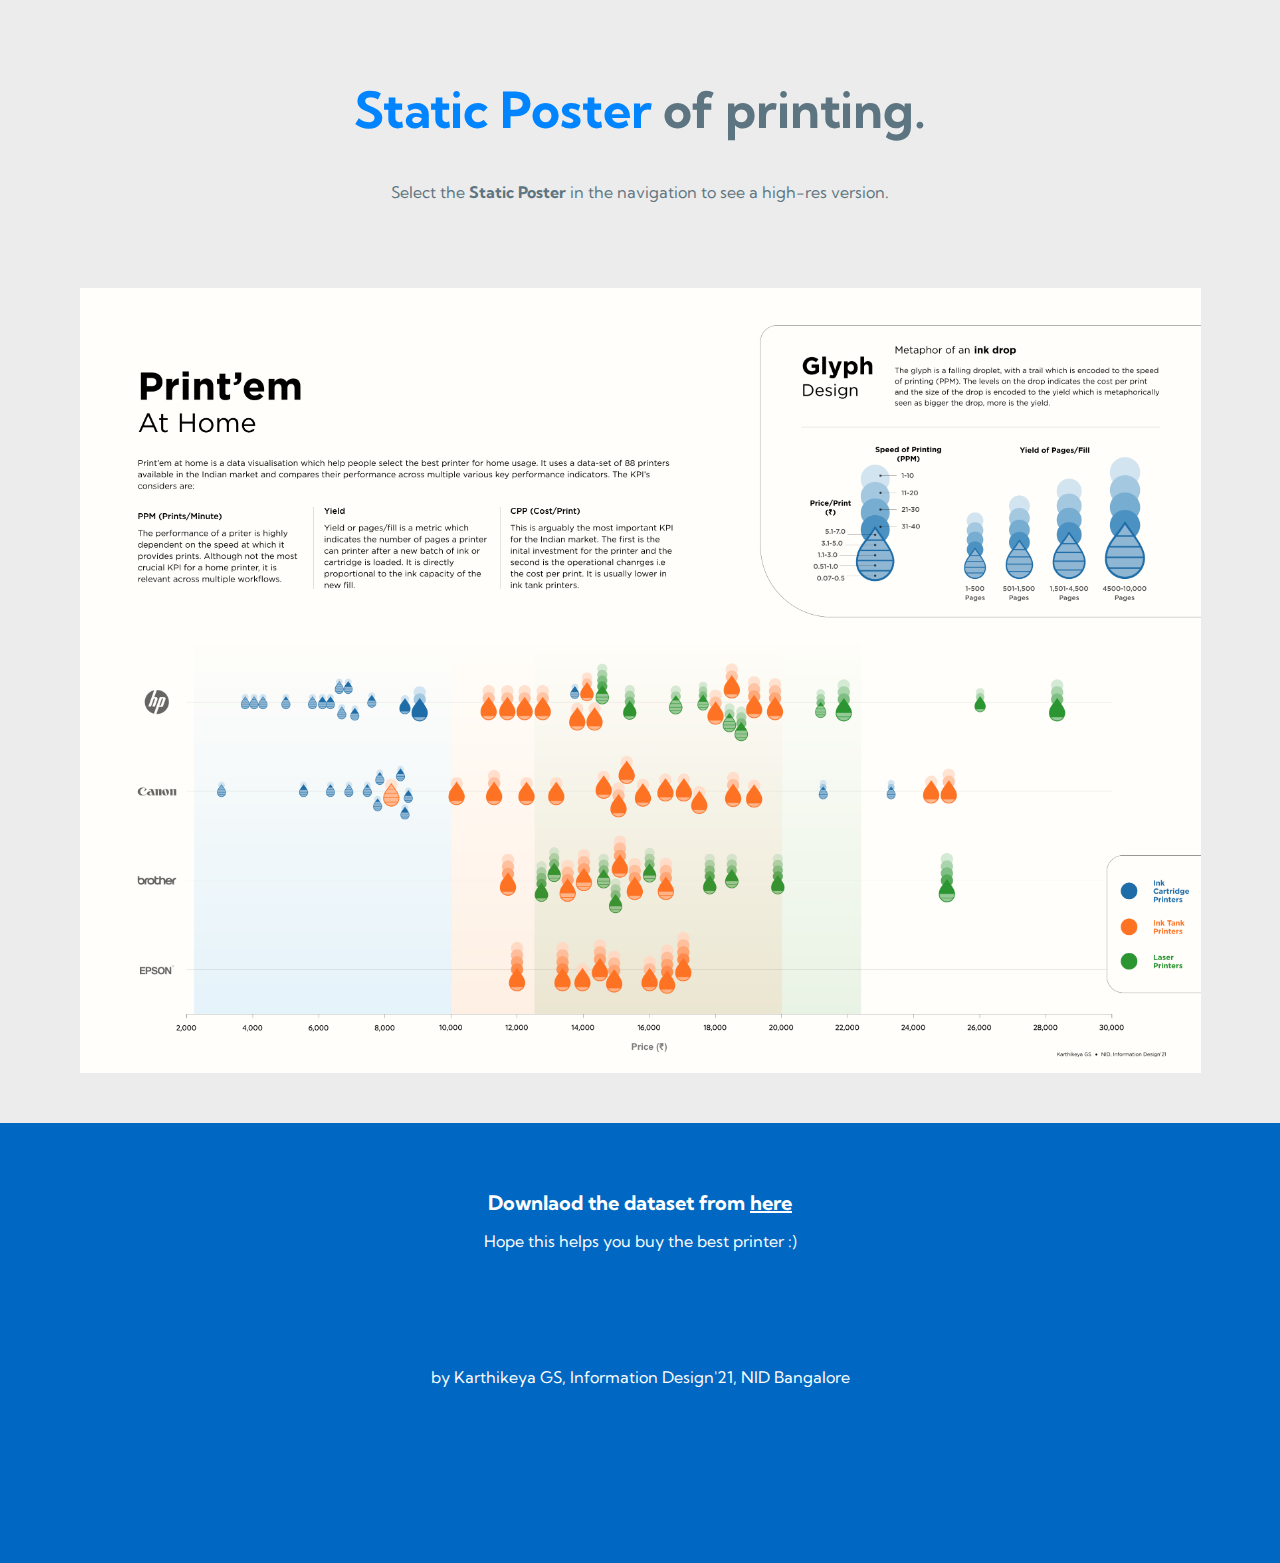
==== commit 81897d32: "Narrative Update" ====
--- a/index.html
+++ b/index.html
@@ -68,7 +68,7 @@
                     <br><br>
                     <p style="line-height: 22px;">They make use of...</p>
                     <h2>Ink Cartridge</h2>
-                    <p style="line-height: 22px;">The cartridge is a small campsule that holds ink on a mechanical arm of the printer. The relatively low capacity of the cartridge leads to lower yields.</p>
+                    <!-- <p style="line-height: 22px;">The cartridge is a small campsule that holds ink on a mechanical arm of the printer. The relatively low capacity of the cartridge leads to lower yields.</p> -->
                 </div>
                 <img src="C1.png" style="width:100%">
 
@@ -89,7 +89,7 @@
                     <br><br>
                     <p style="line-height: 22px;">They make use of...</p>
                     <h2>Ink Bottles</h2>
-                    <p style="line-height: 22px;">The cartridge is a small campsule that holds ink on a mechanical arm of the printer. The relatively low capacity of the cartridge leads to lower yields.</p>
+                    <!-- <p style="line-height: 22px;">The cartridge is a small campsule that holds ink on a mechanical arm of the printer. The relatively low capacity of the cartridge leads to lower yields.</p> -->
                 </div>
                 <img src="C2.png" style="width:100%">
 
@@ -109,7 +109,7 @@
                     <br><br>
                     <p style="line-height: 22px;">They make use of...</p>
                     <h2>Toner</h2>
-                    <p style="line-height: 22px;">The cartridge is a small campsule that holds ink on a mechanical arm of the printer. The relatively low capacity of the cartridge leads to lower yields.</p>
+                    <!-- <p style="line-height: 22px;">The cartridge is a small campsule that holds ink on a mechanical arm of the printer. The relatively low capacity of the cartridge leads to lower yields.</p> -->
                 </div>
                 <img src="C3.png" style="width:100%">
 
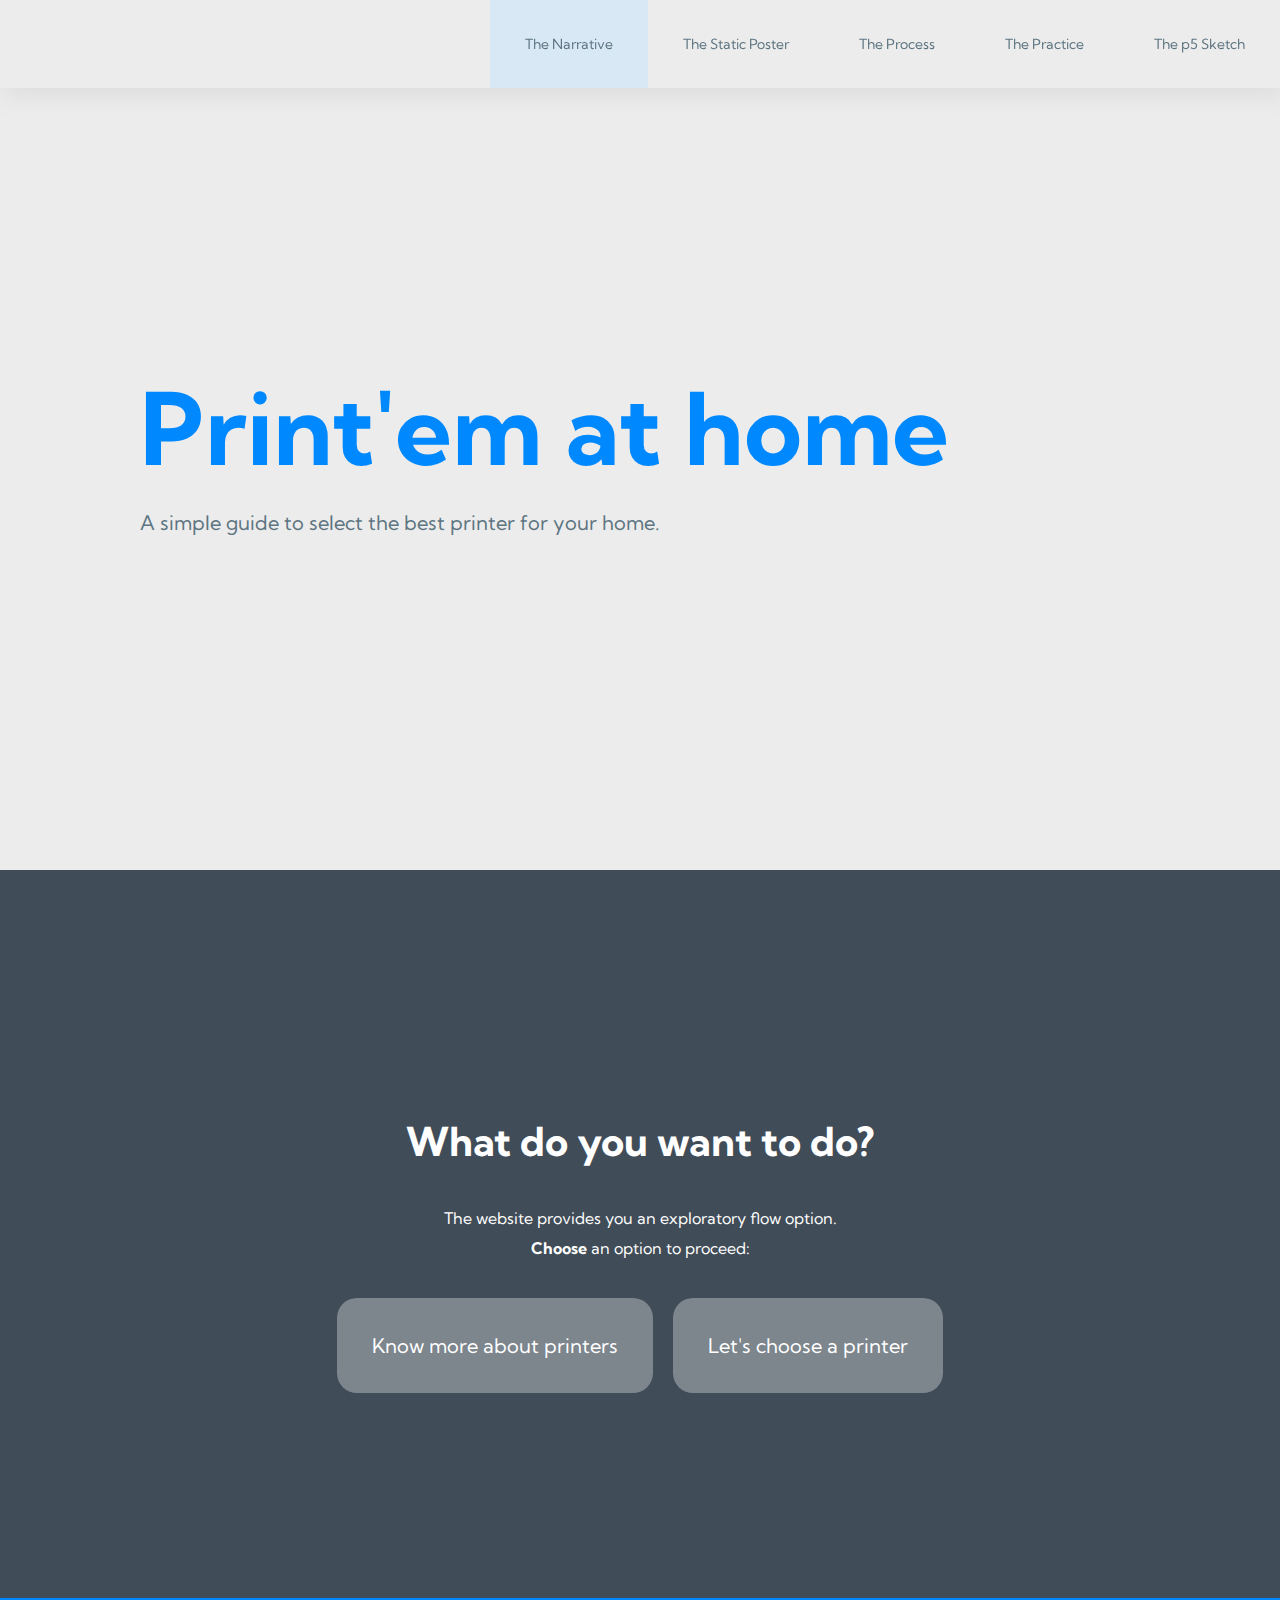
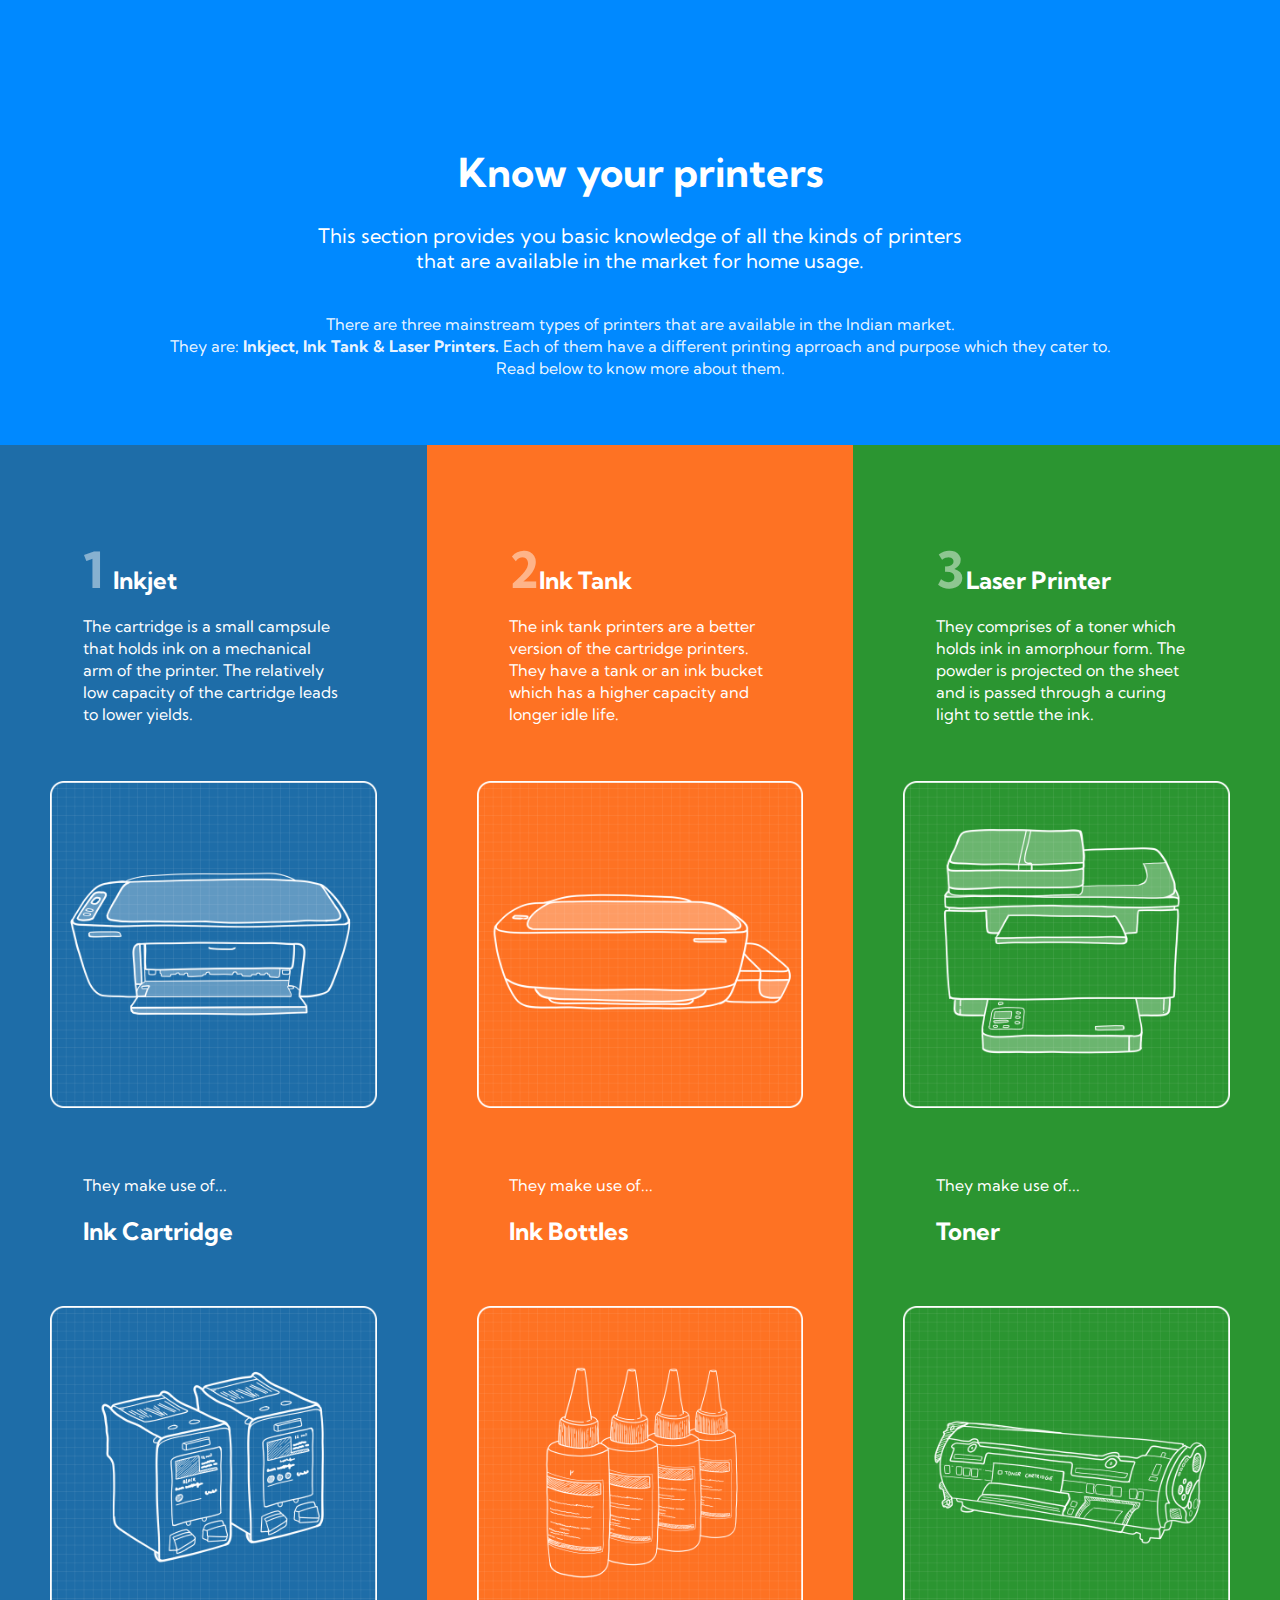
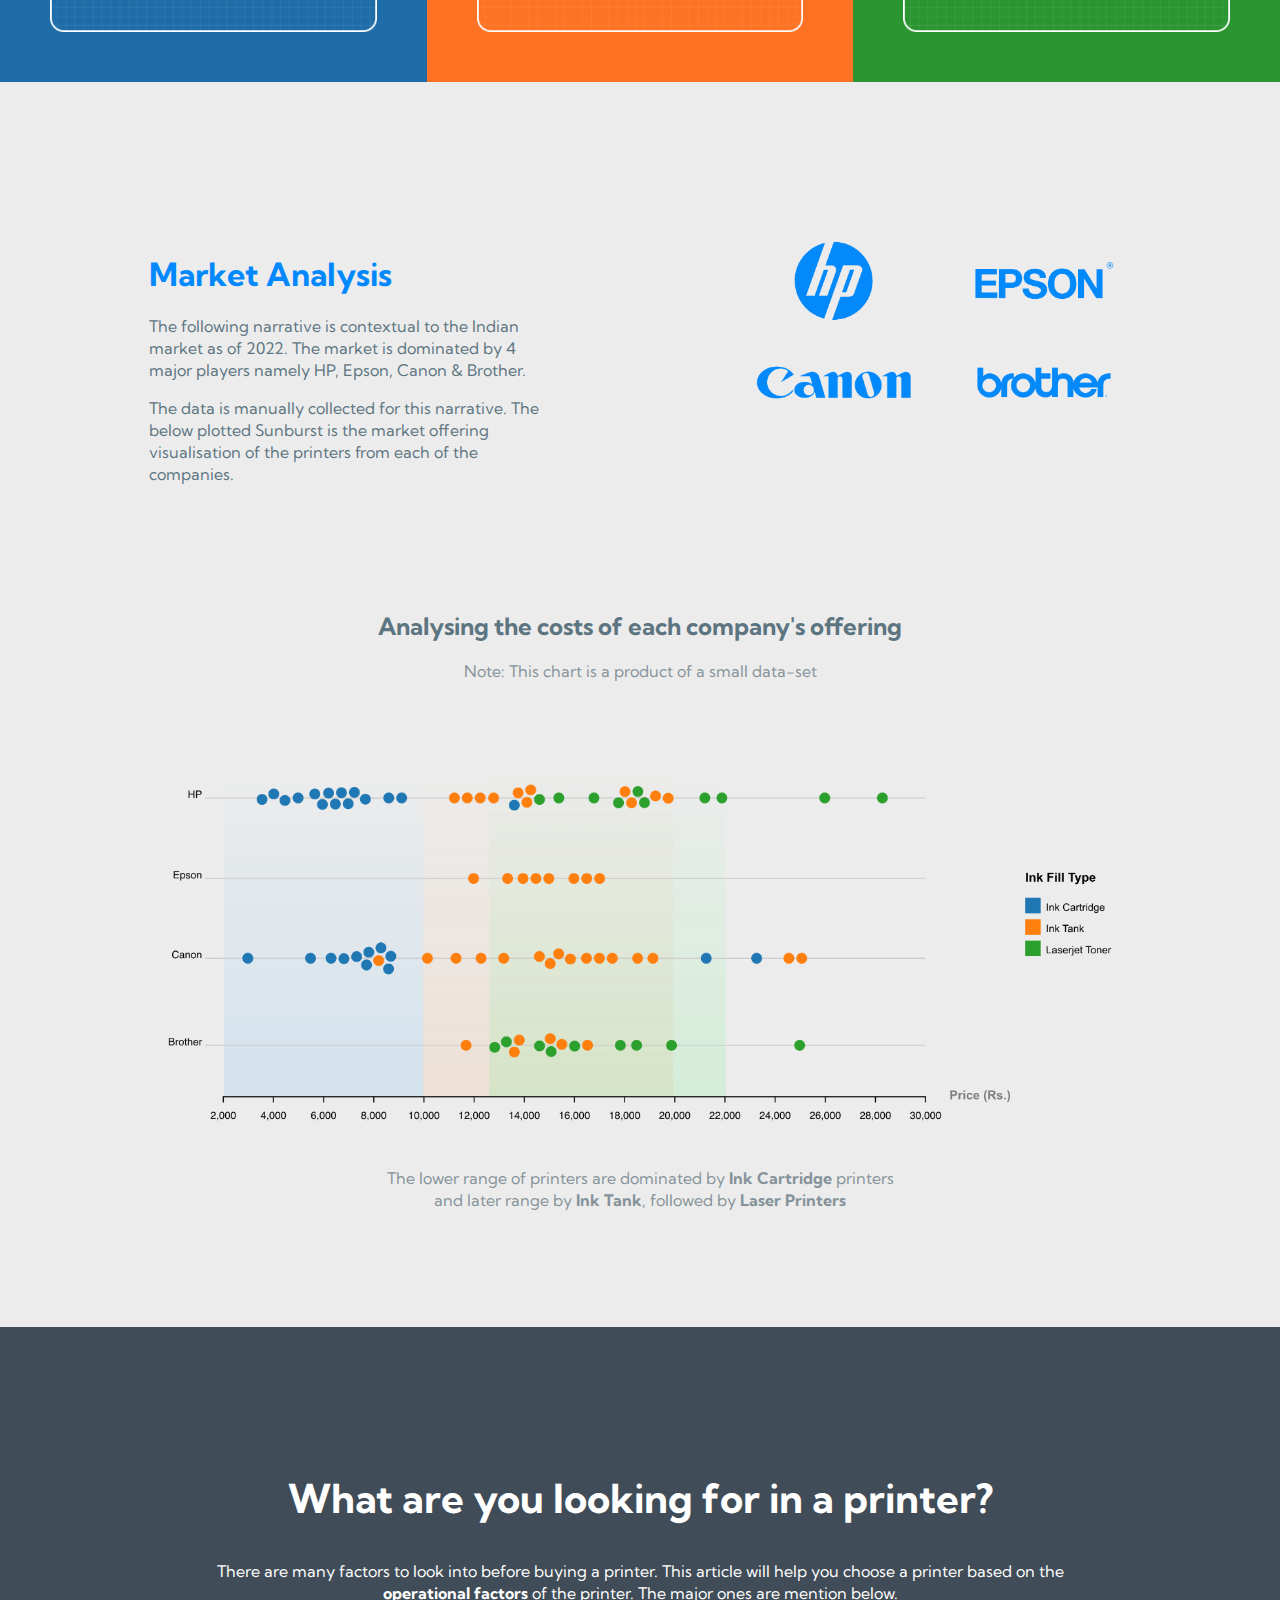
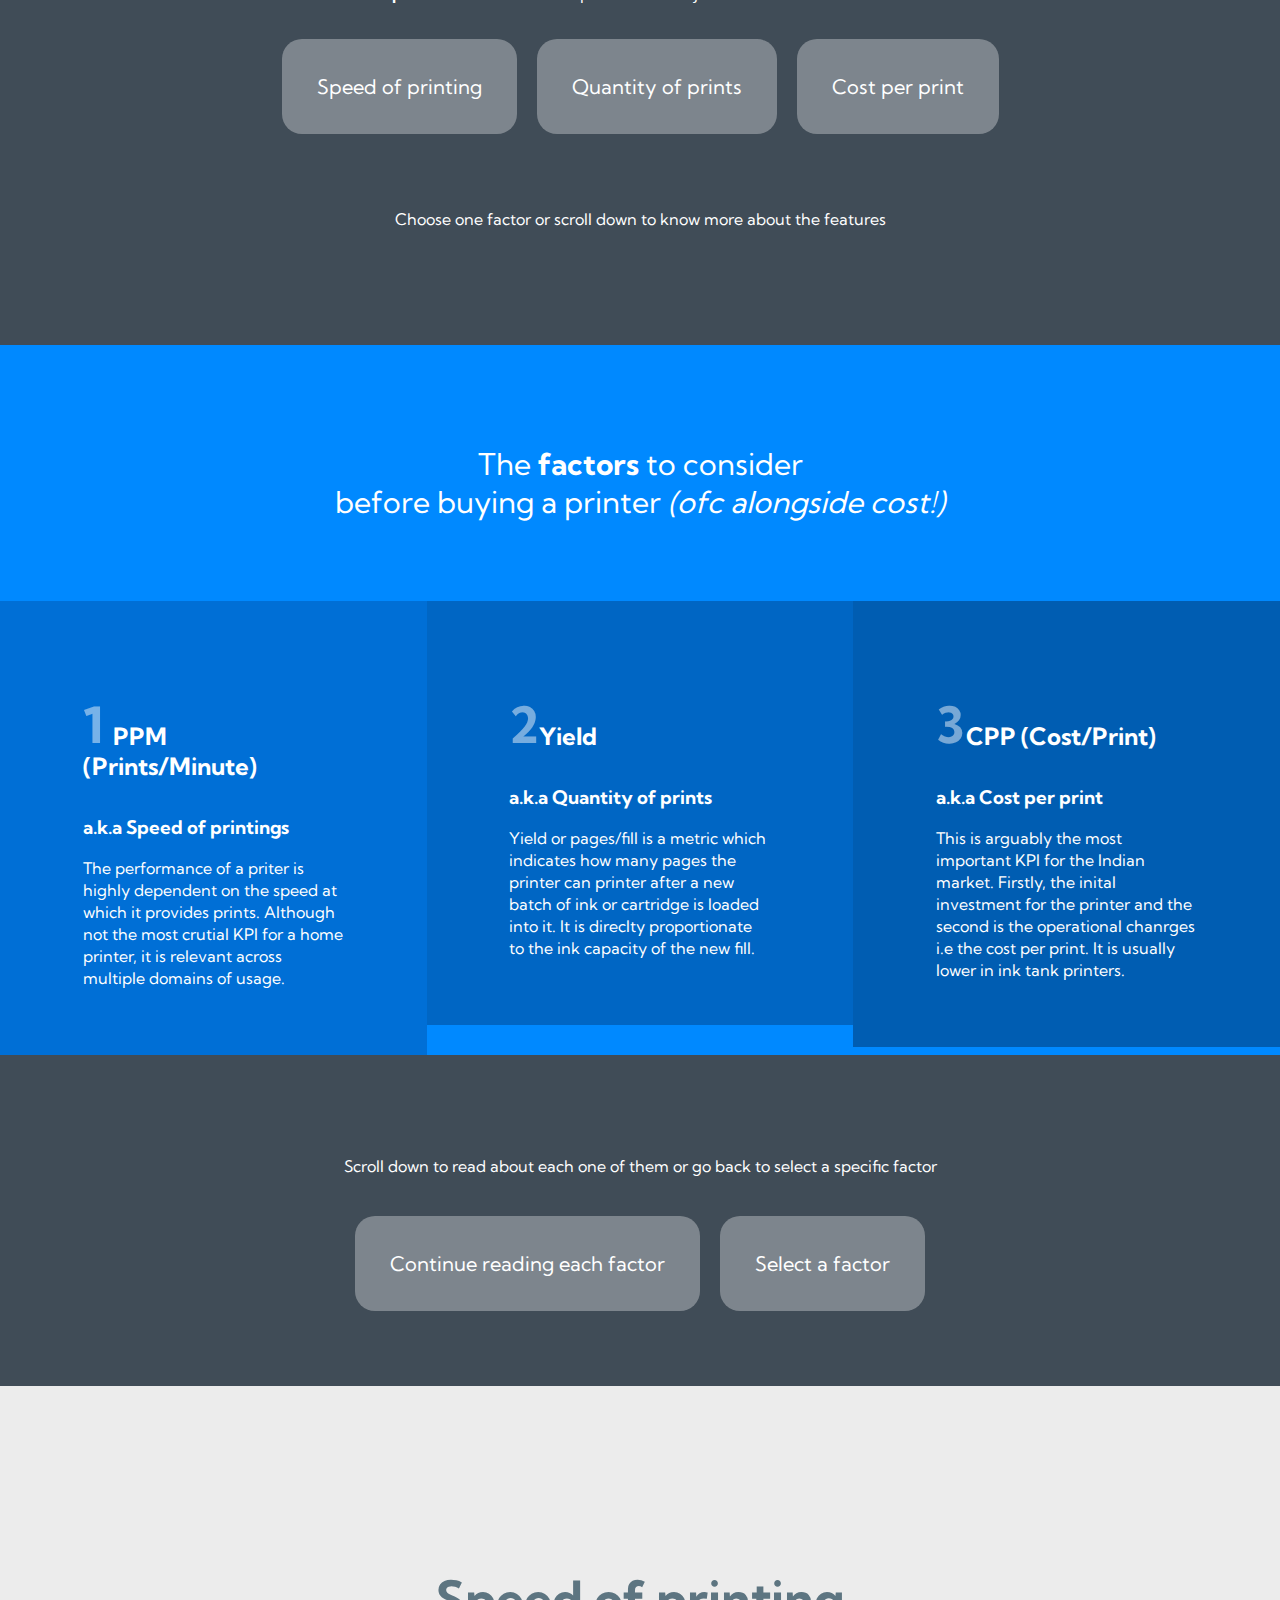
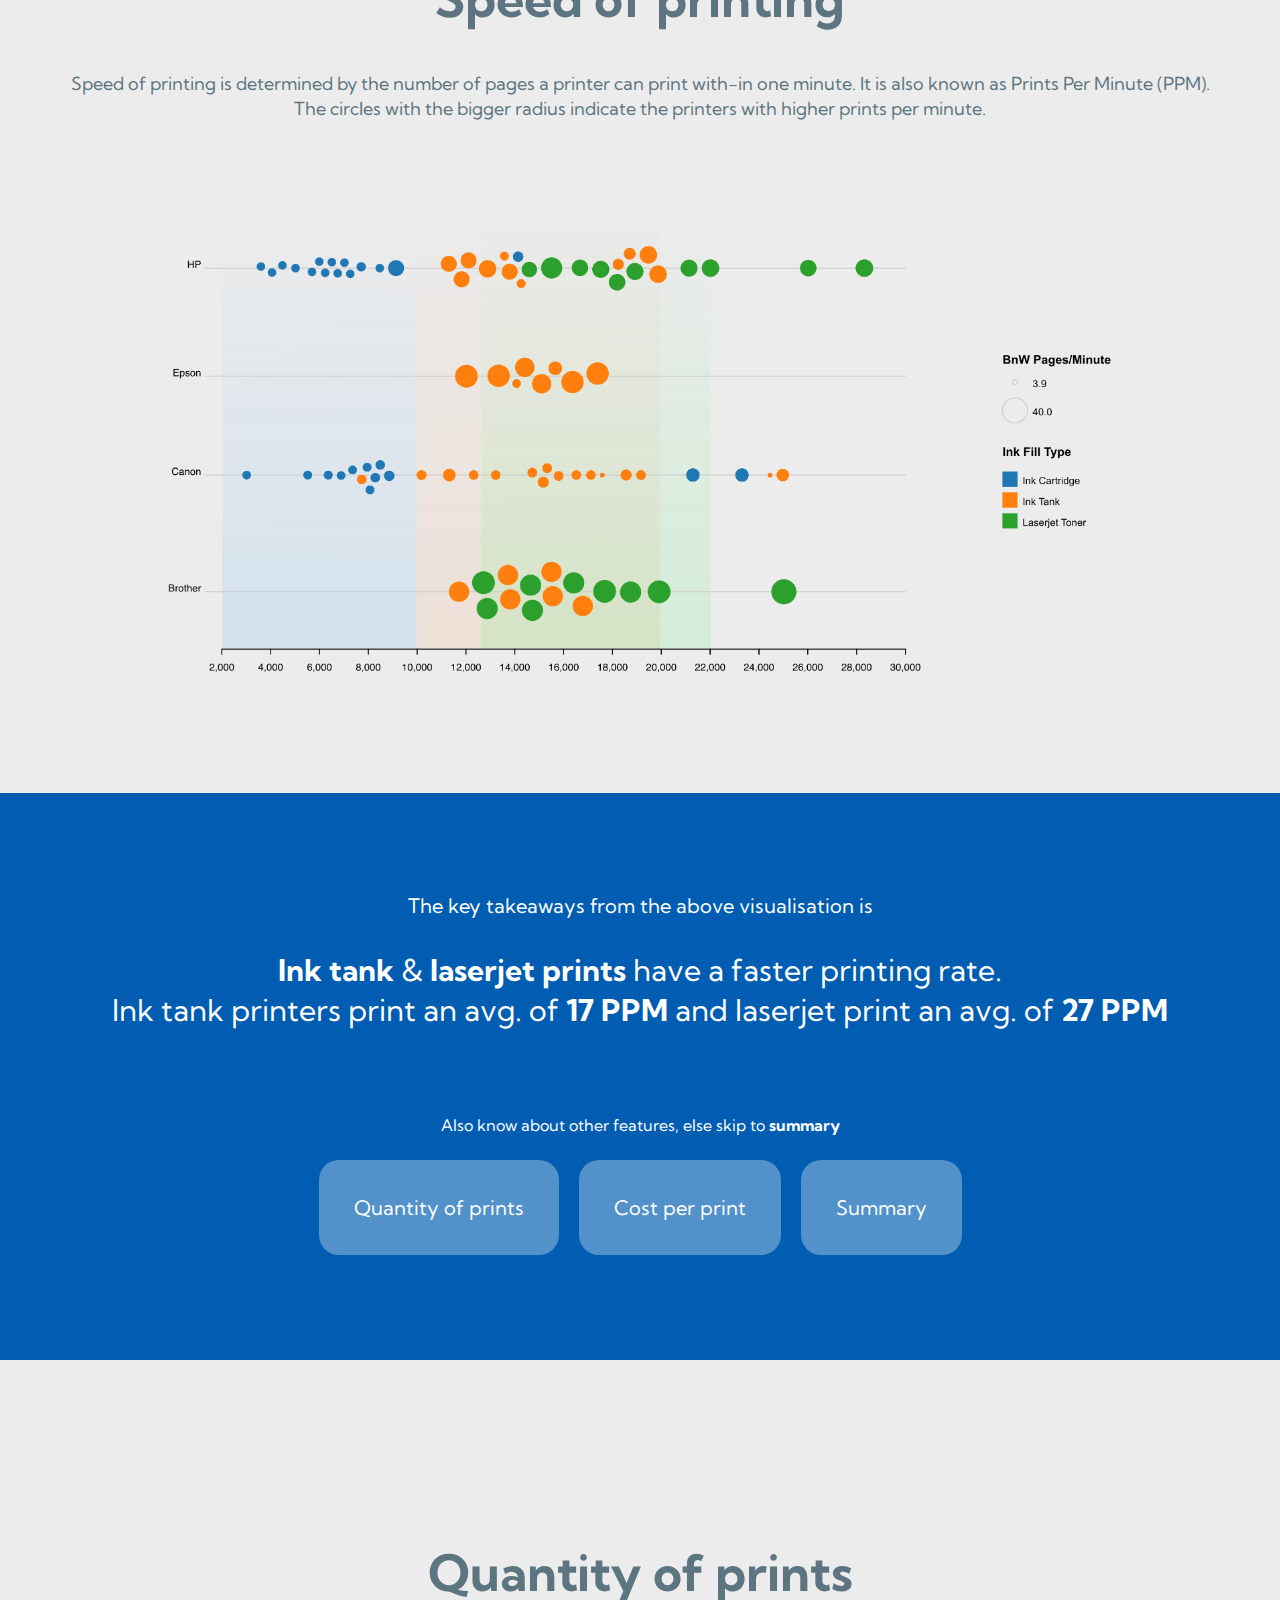
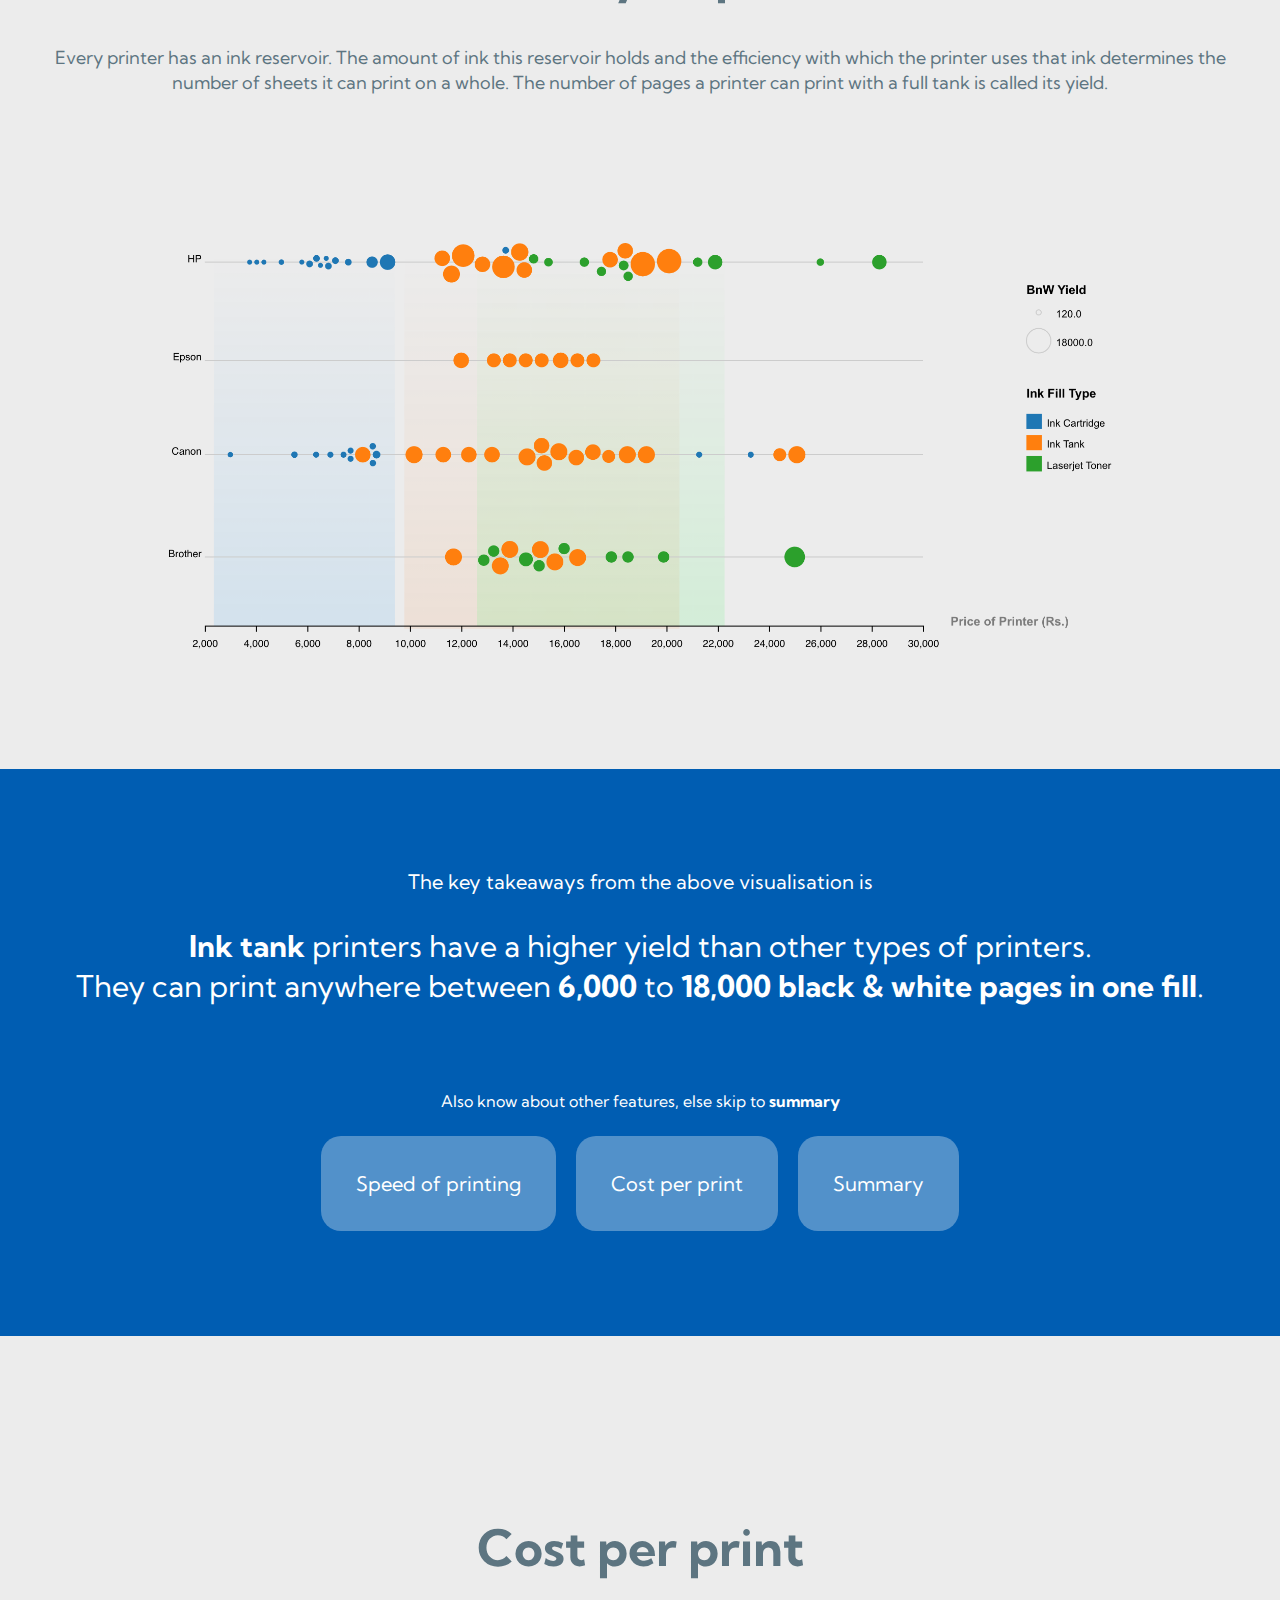
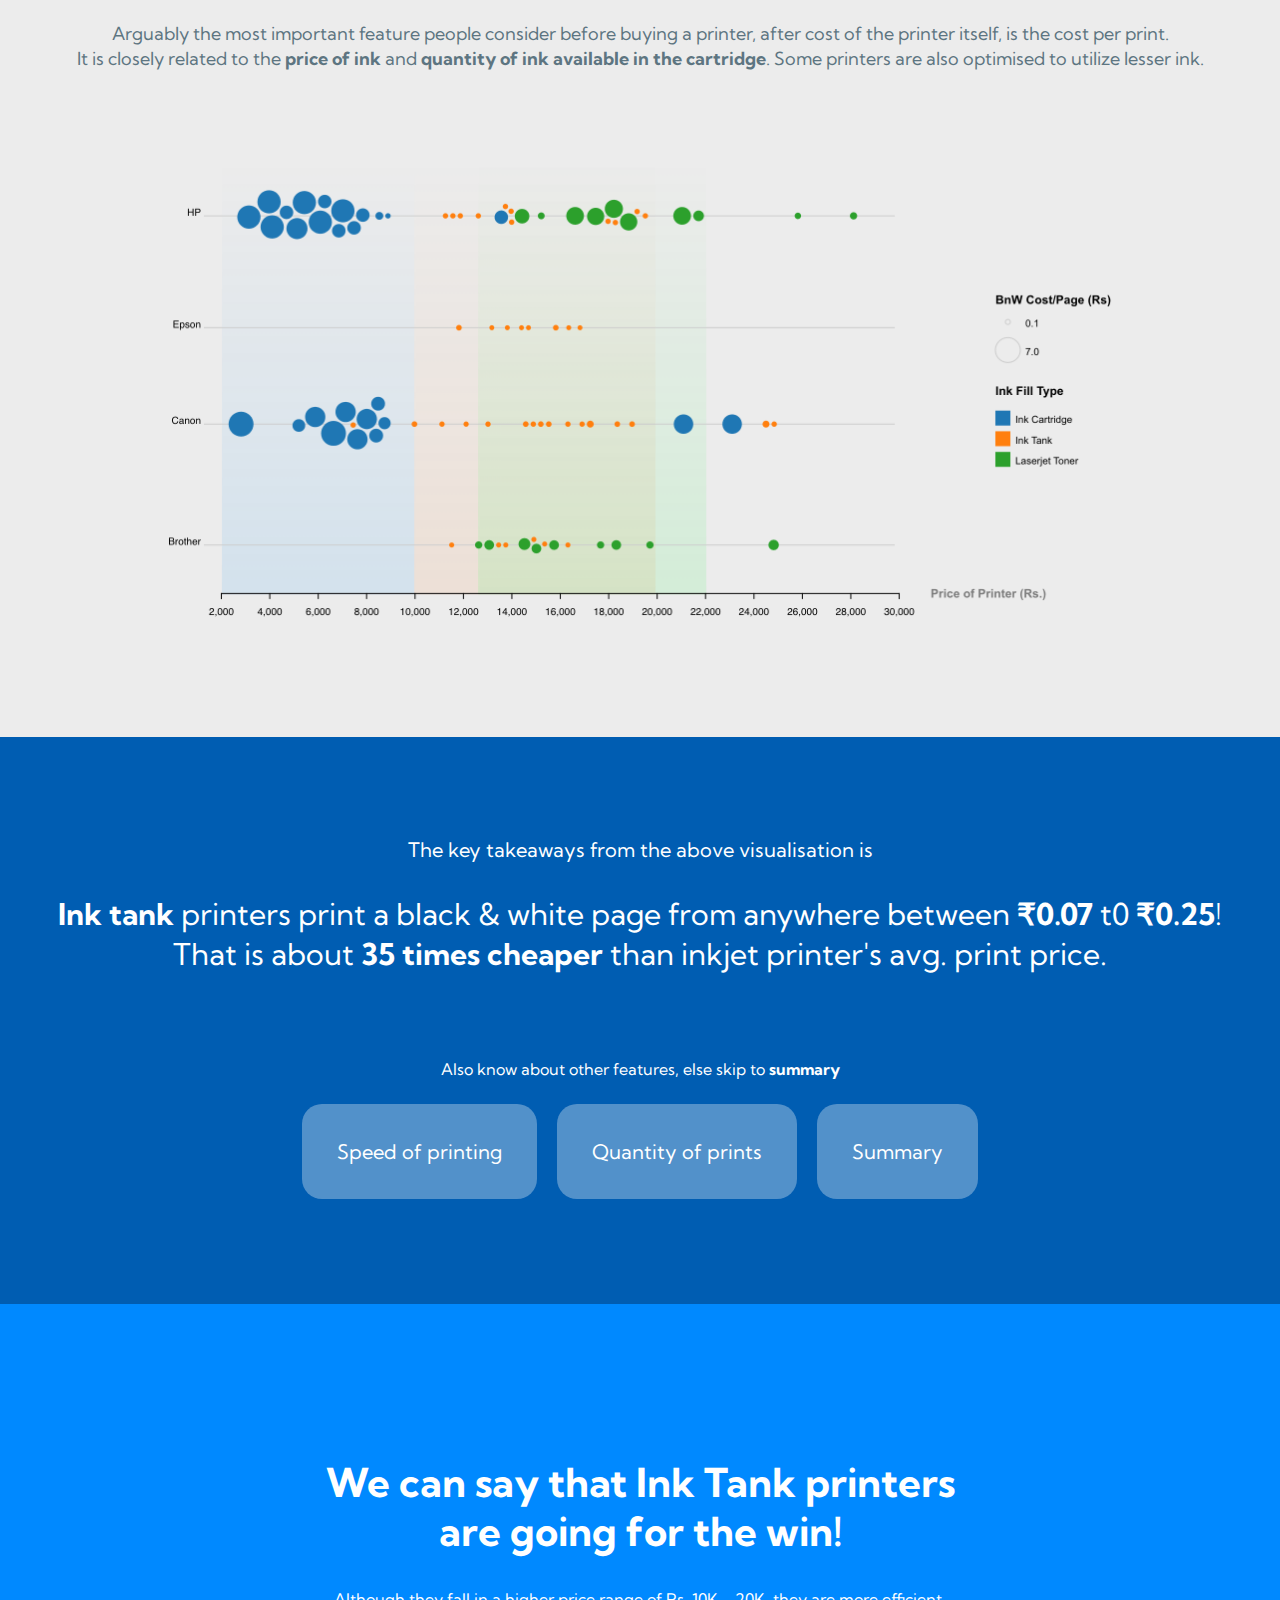
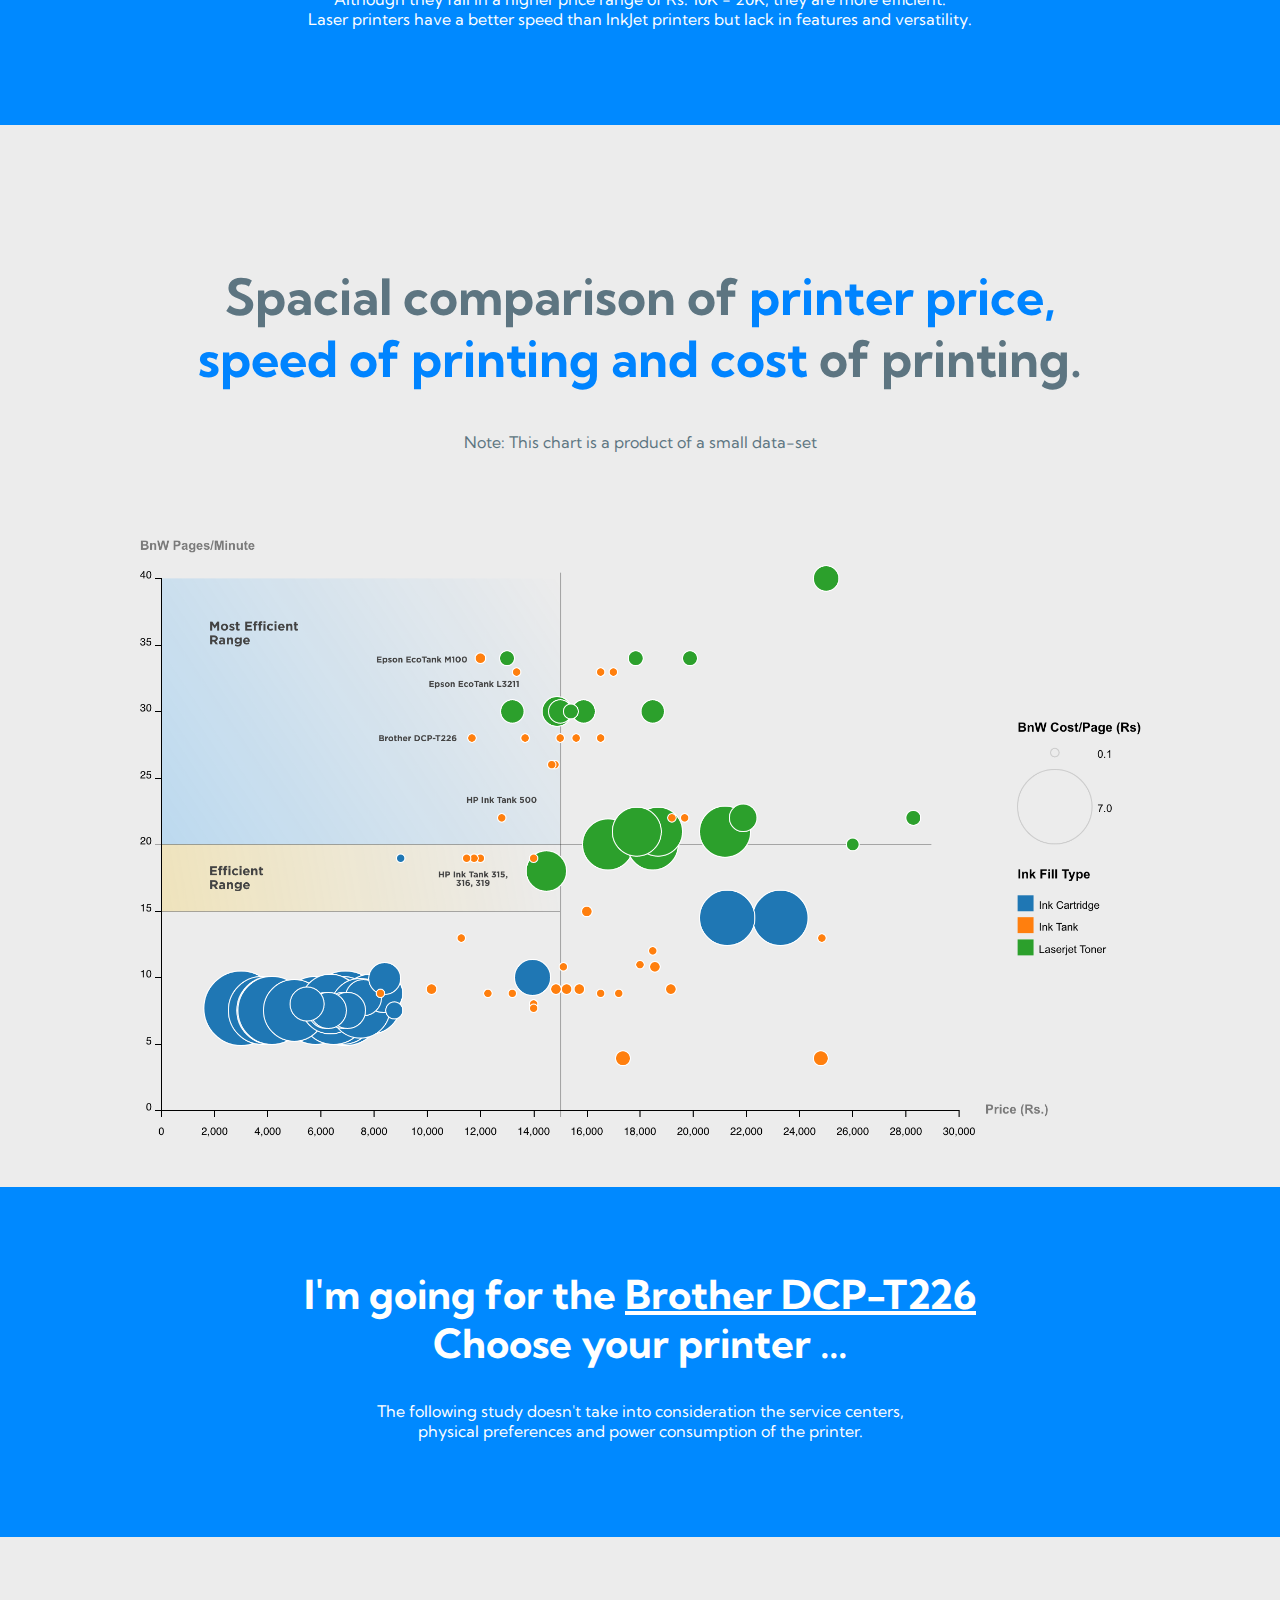
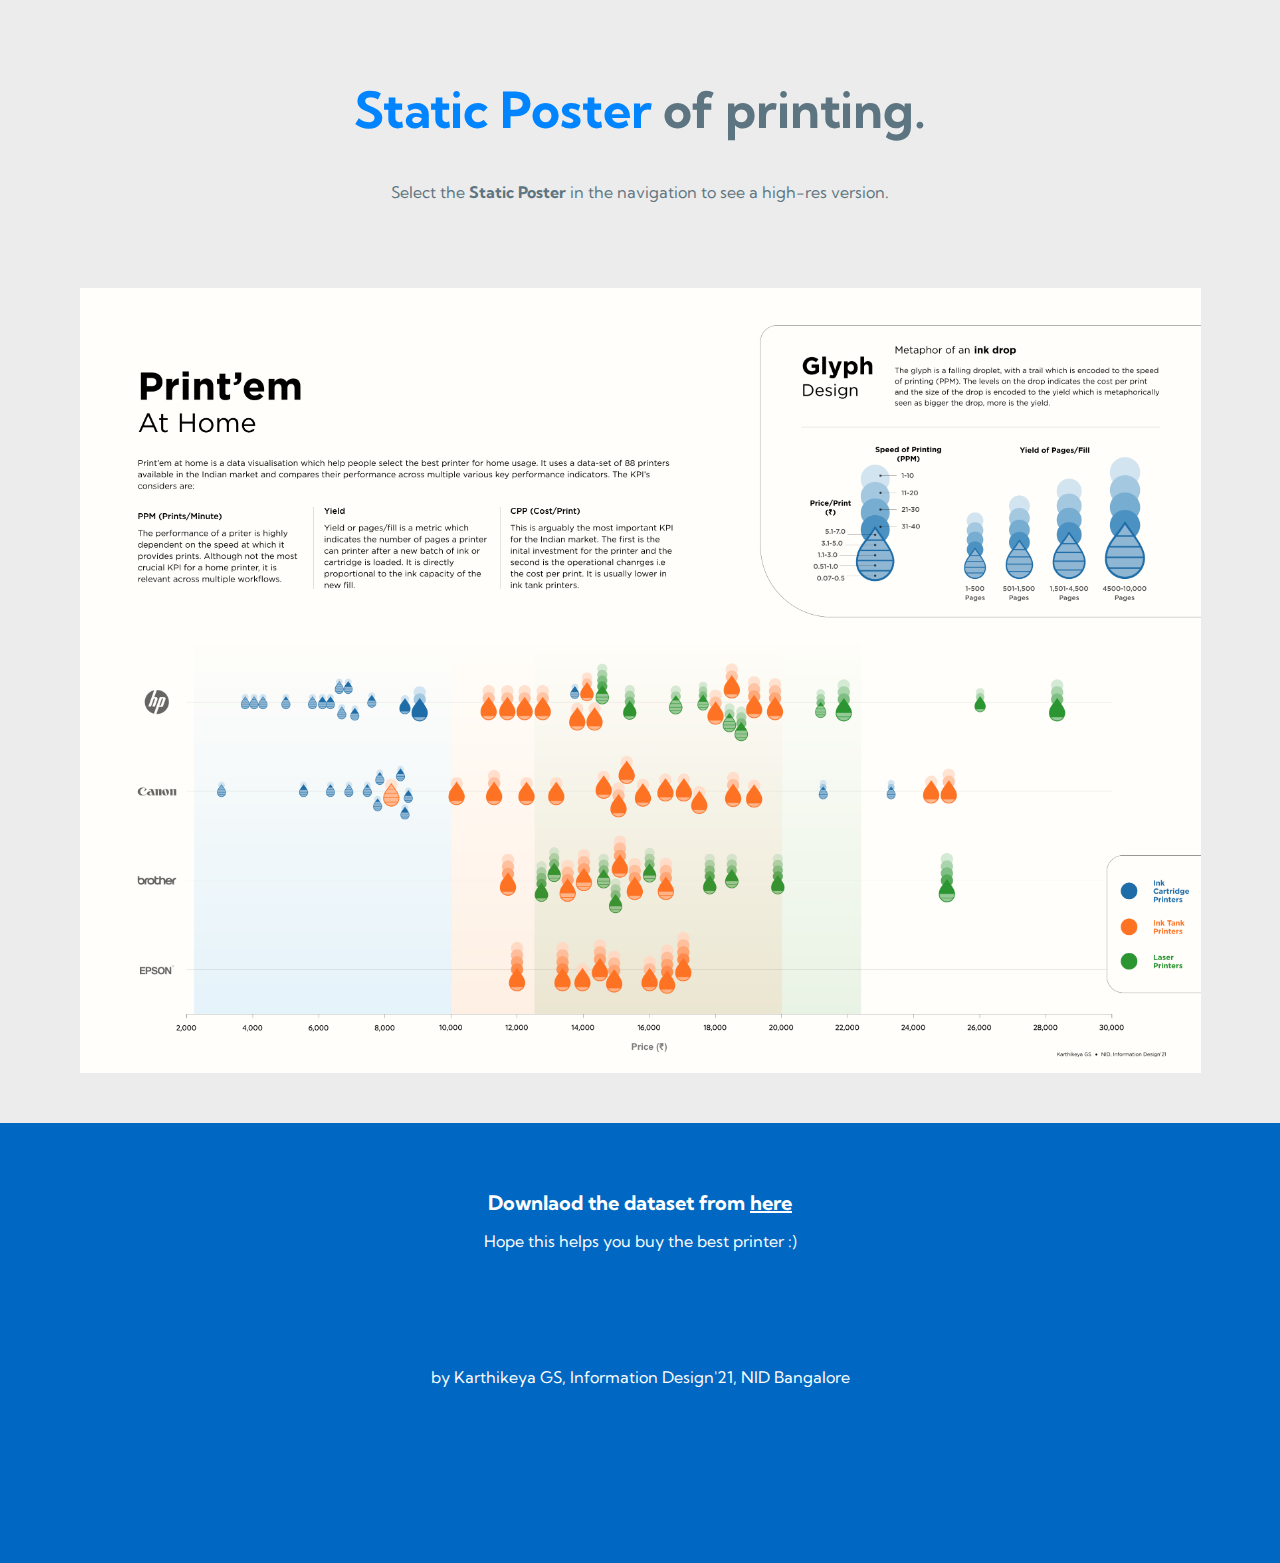
==== commit 35f2b868: "updating links" ====
--- a/index.html
+++ b/index.html
@@ -1,7 +1,8 @@
 <html>
     <head>
-        <title>Printers for All</title>
+        <title>Print'em At Home</title>
         <meta name="viewport" content="width=device-width, initial-scale=1">
+        <link rel="icon" type="image/x-icon" href="fevicon.png">
         <link rel="stylesheet" href="style.css">
         <link rel="preconnect" href="https://fonts.googleapis.com"> 
         <link rel="preconnect" href="https://fonts.gstatic.com" crossorigin> 
@@ -239,7 +240,7 @@
             <p style="text-align: center; color: white; padding-bottom: 50px; font-size: 30px; line-height: 40px;"><b>Ink tank</b> printers print a black & white page from anywhere between <b>₹0.07</b> t0 <b>₹0.25</b>!<br>
             That is about <b>35 times cheaper</b> than inkjet printer's avg. print price.</p>
             <p style="text-align: center; padding-top: 5px; font-size: 16px;">Also know about other features, else skip to <b>summary</b></p>
-            <p style="text-align: center; padding-top: 40px; font-size: 20px;"><a href="#quantity">Quantity of prints</a><a href="#cost" style="margin-left: 20px;">Cost per print</a><a href="#summary" style="margin-left: 20px;">Summary</a></p>
+            <p style="text-align: center; padding-top: 40px; font-size: 20px;"><a href="#speed">Speed of printing</a><a href="#quantity" style="margin-left: 20px;">Quantity of prints</a><a href="#summary" style="margin-left: 20px;">Summary</a></p>
         </div>
         <!-- -------------------------------------------------------->
         
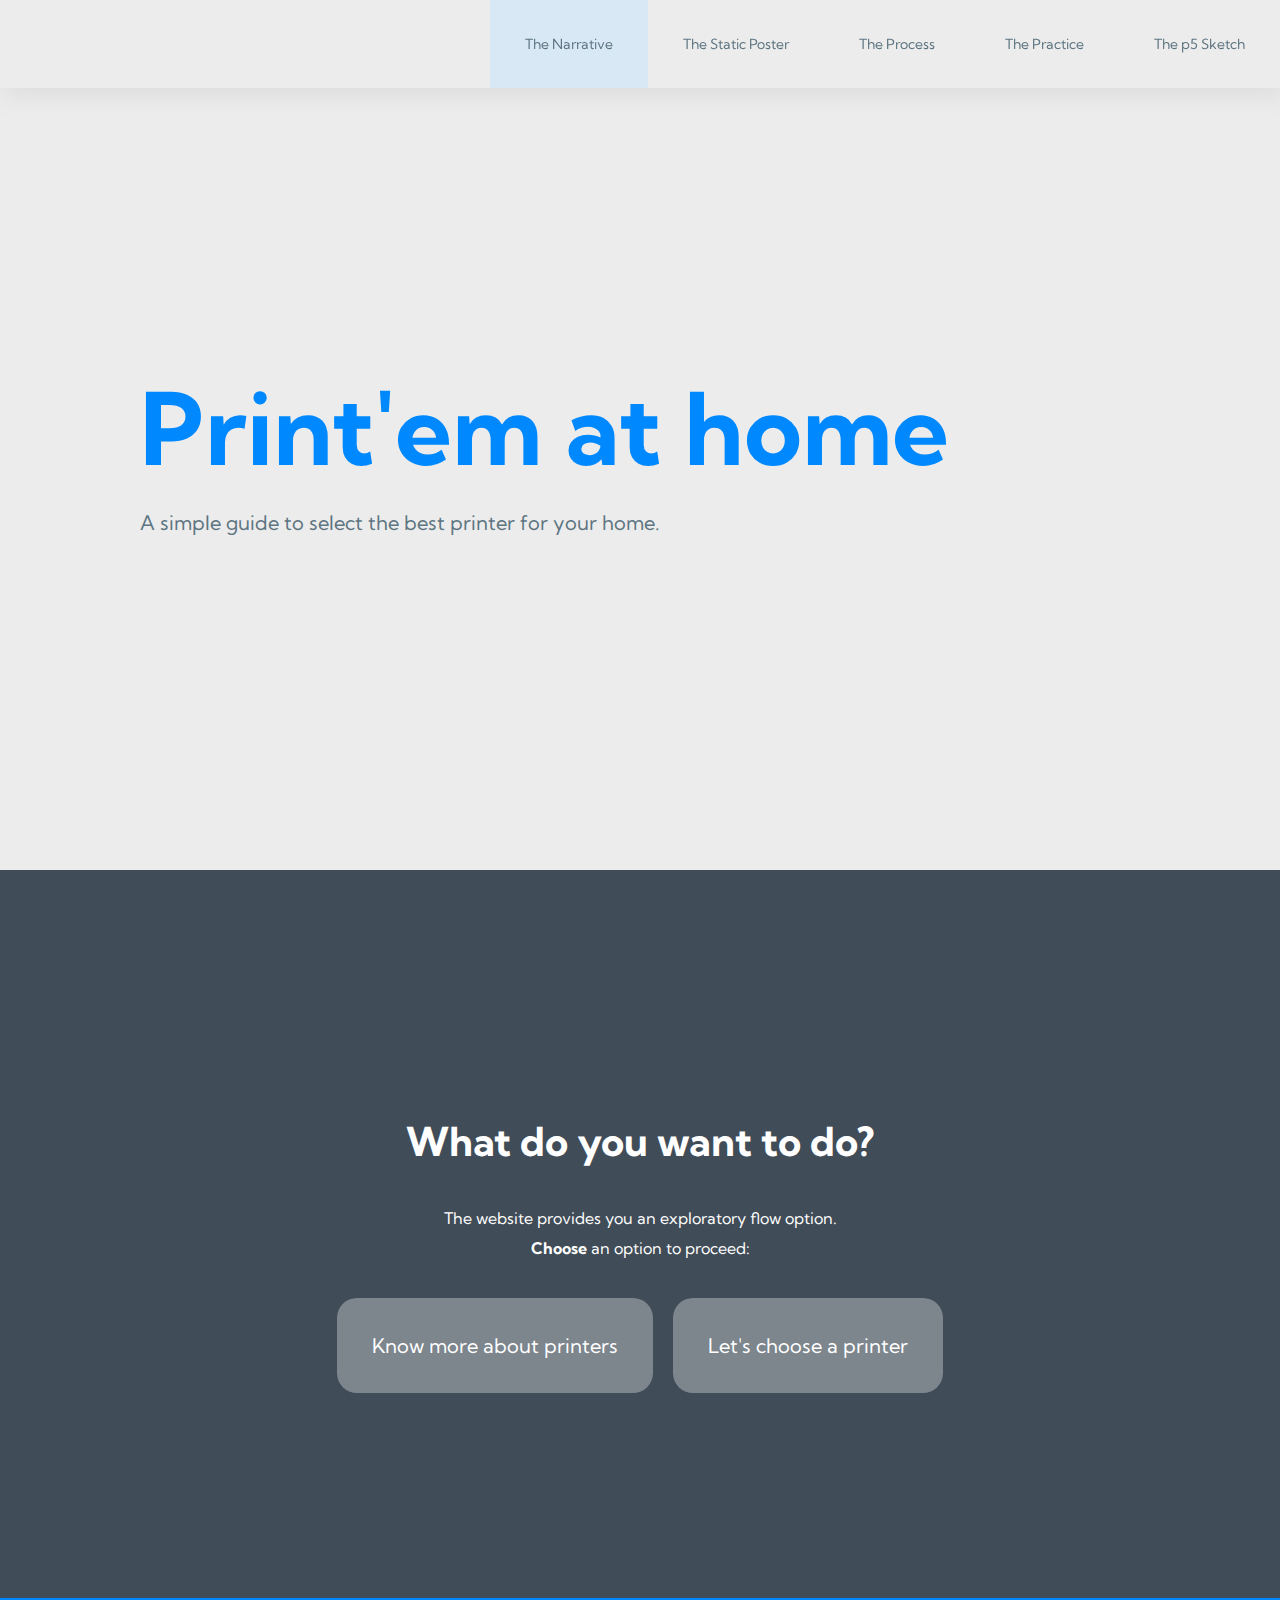
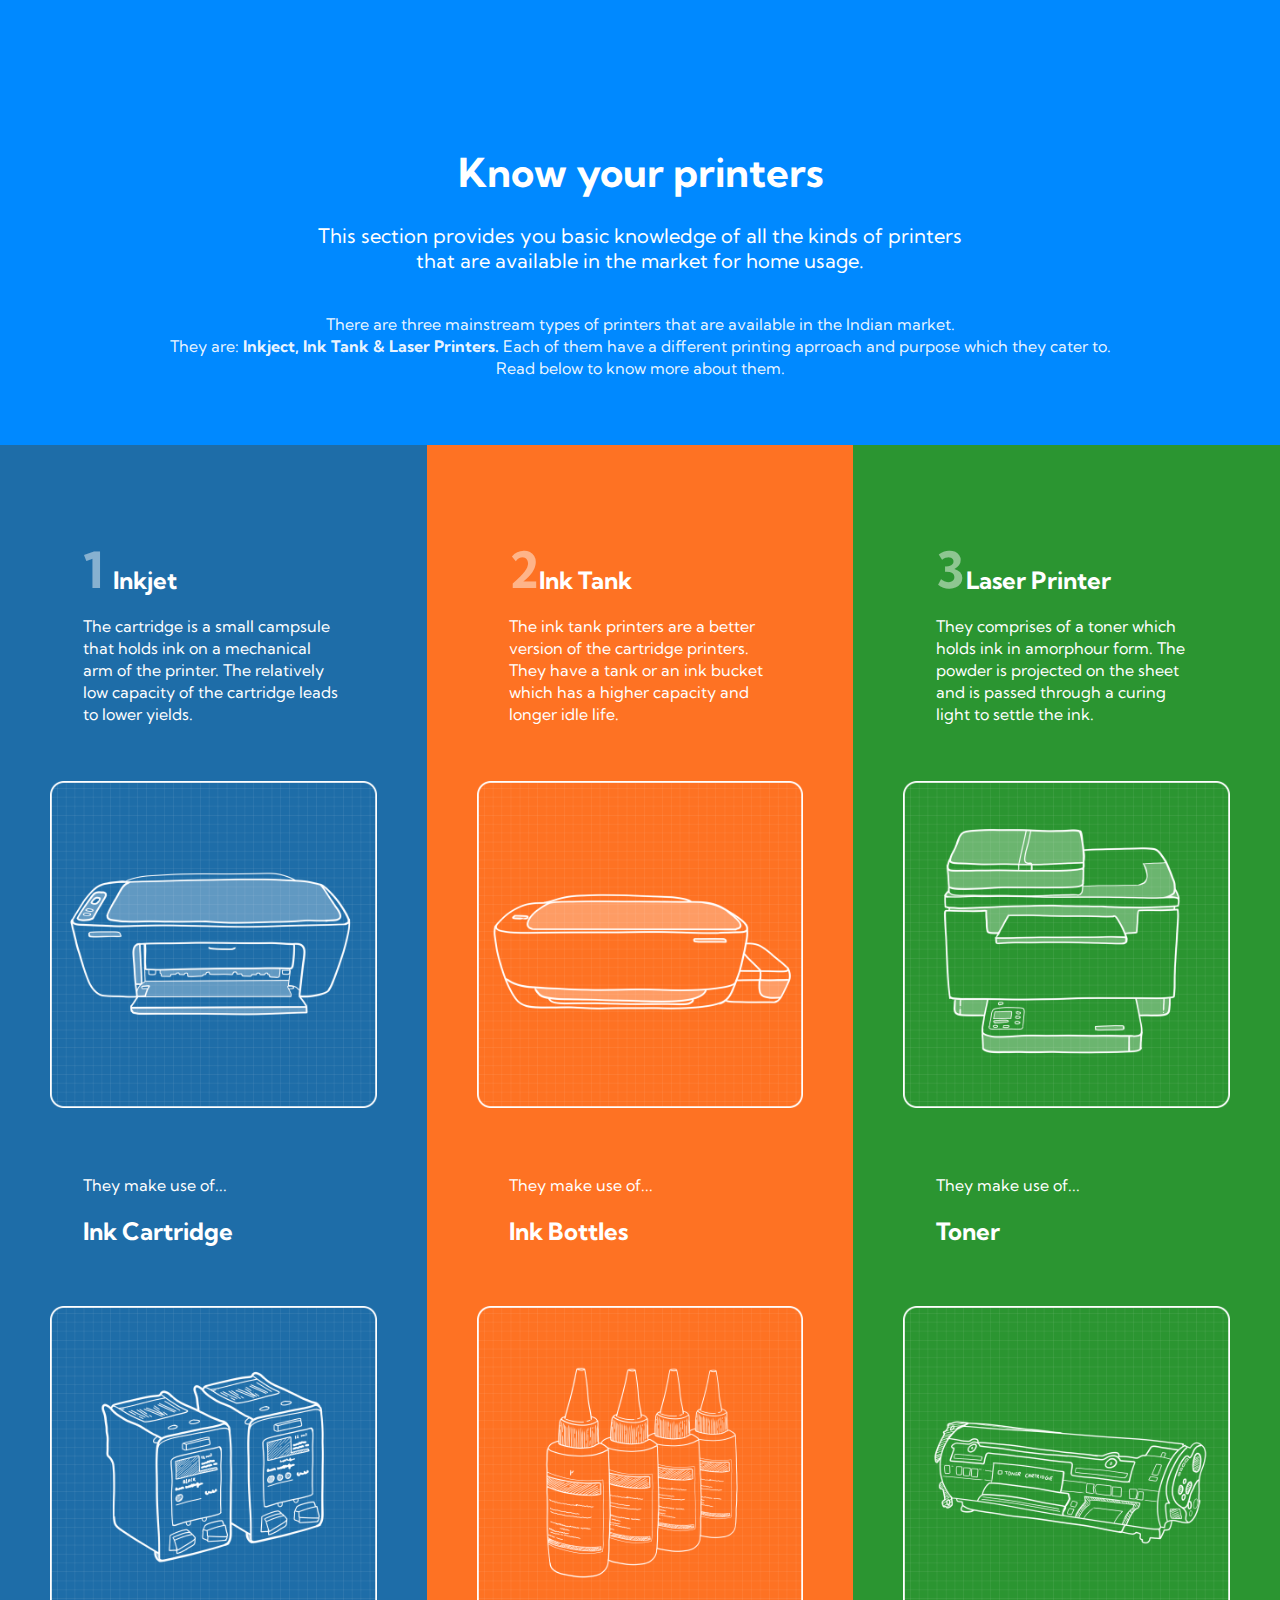
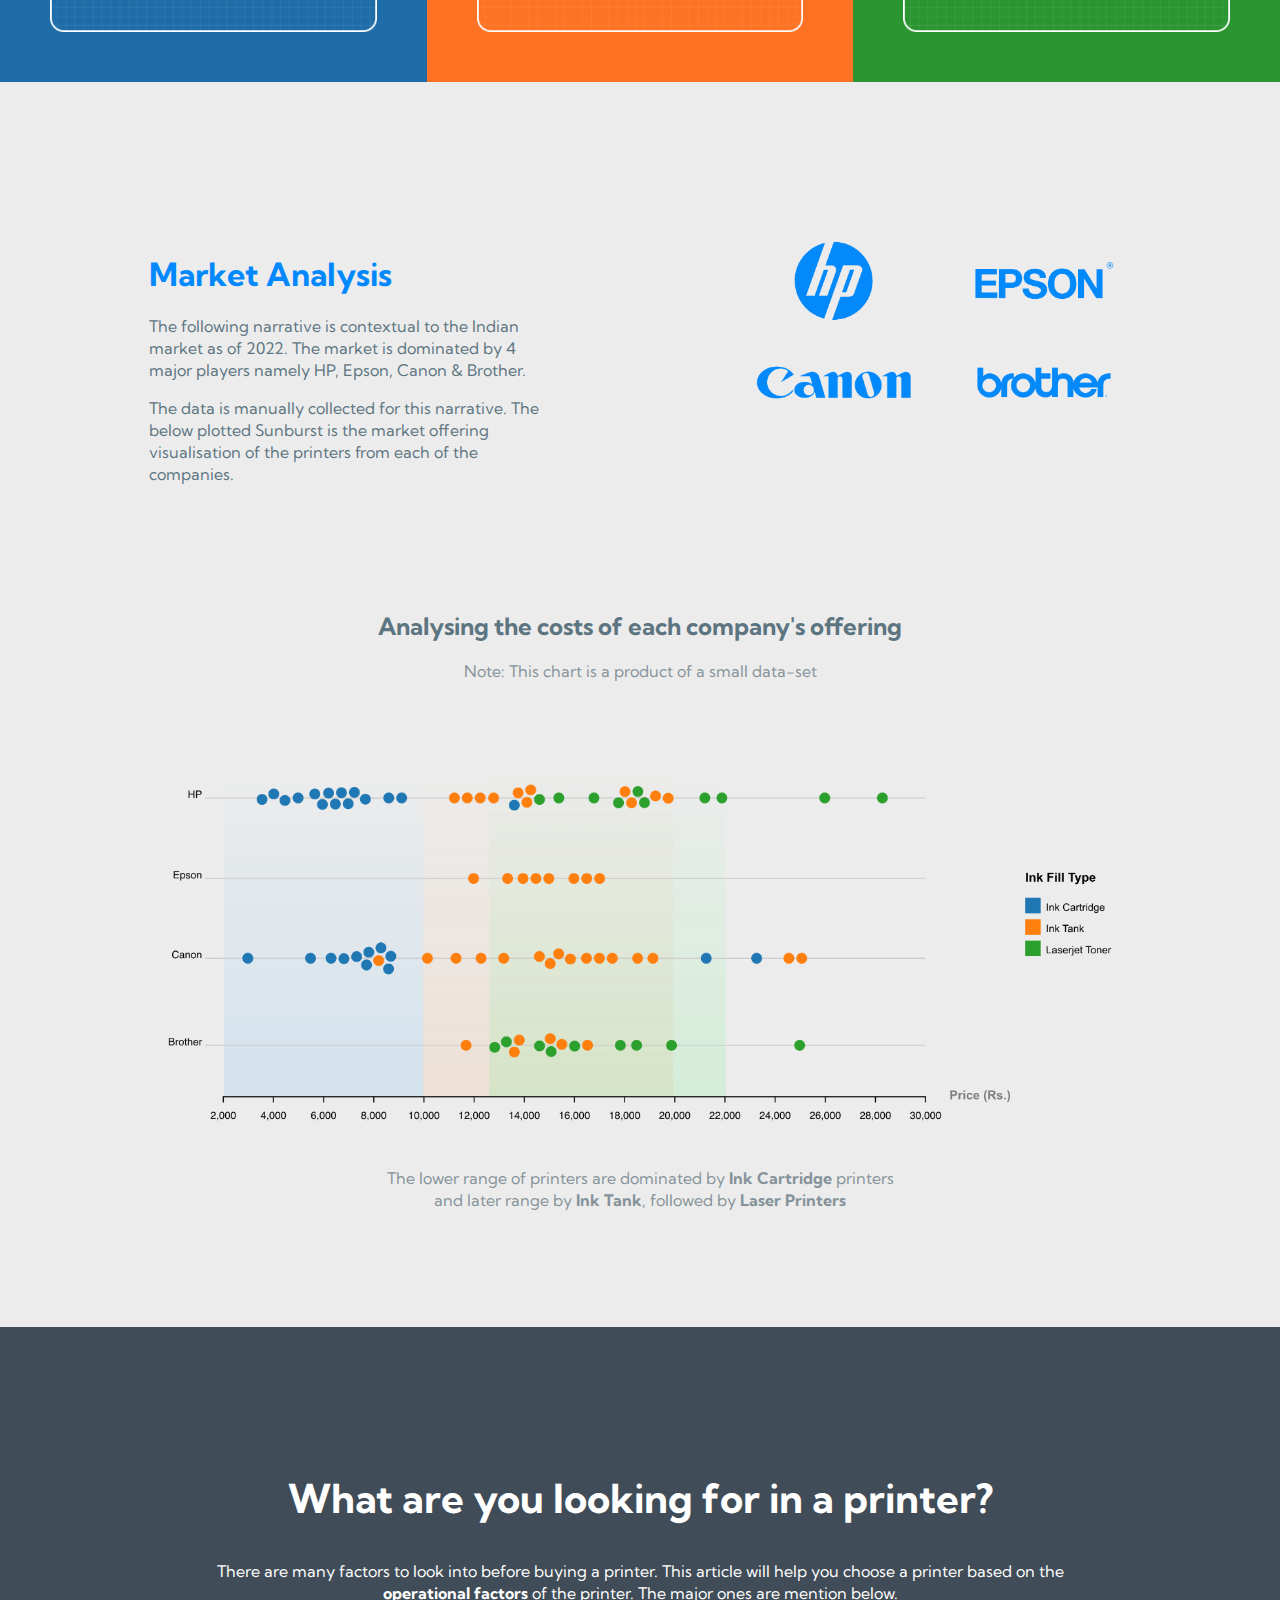
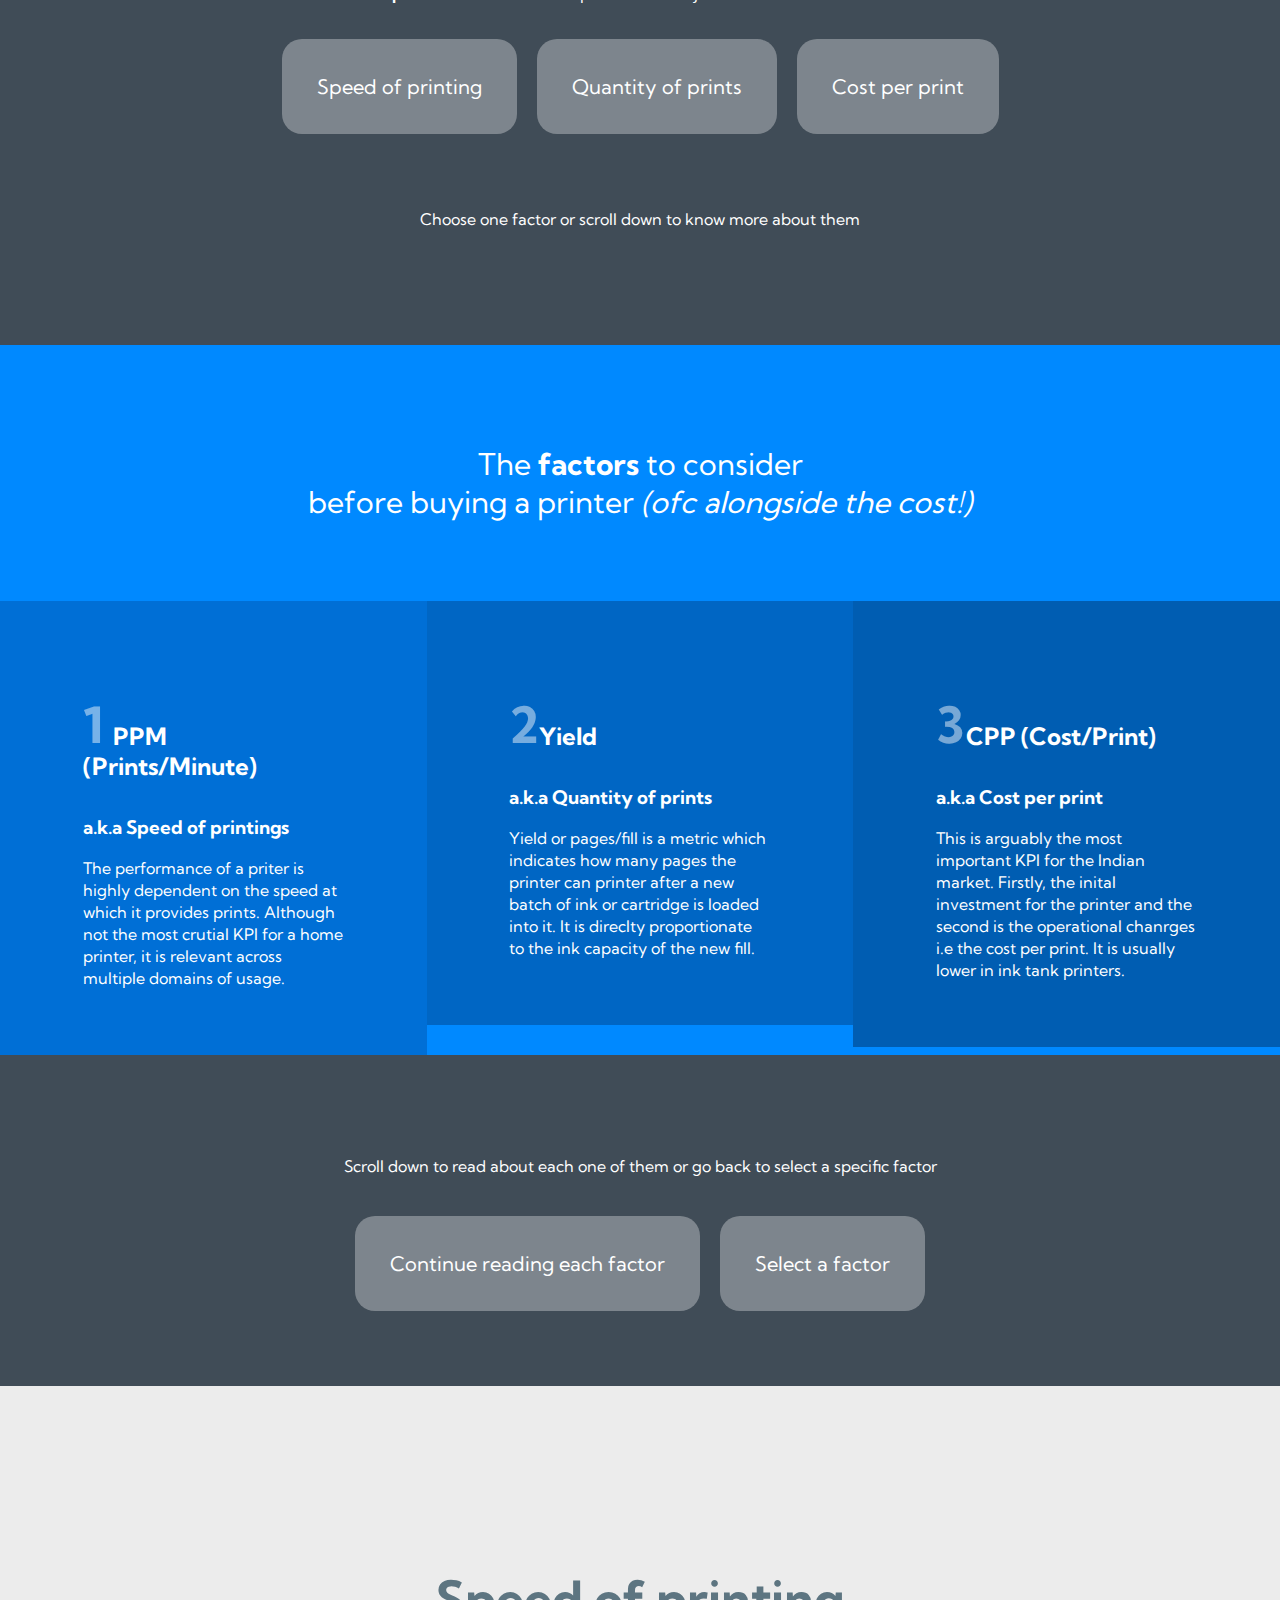
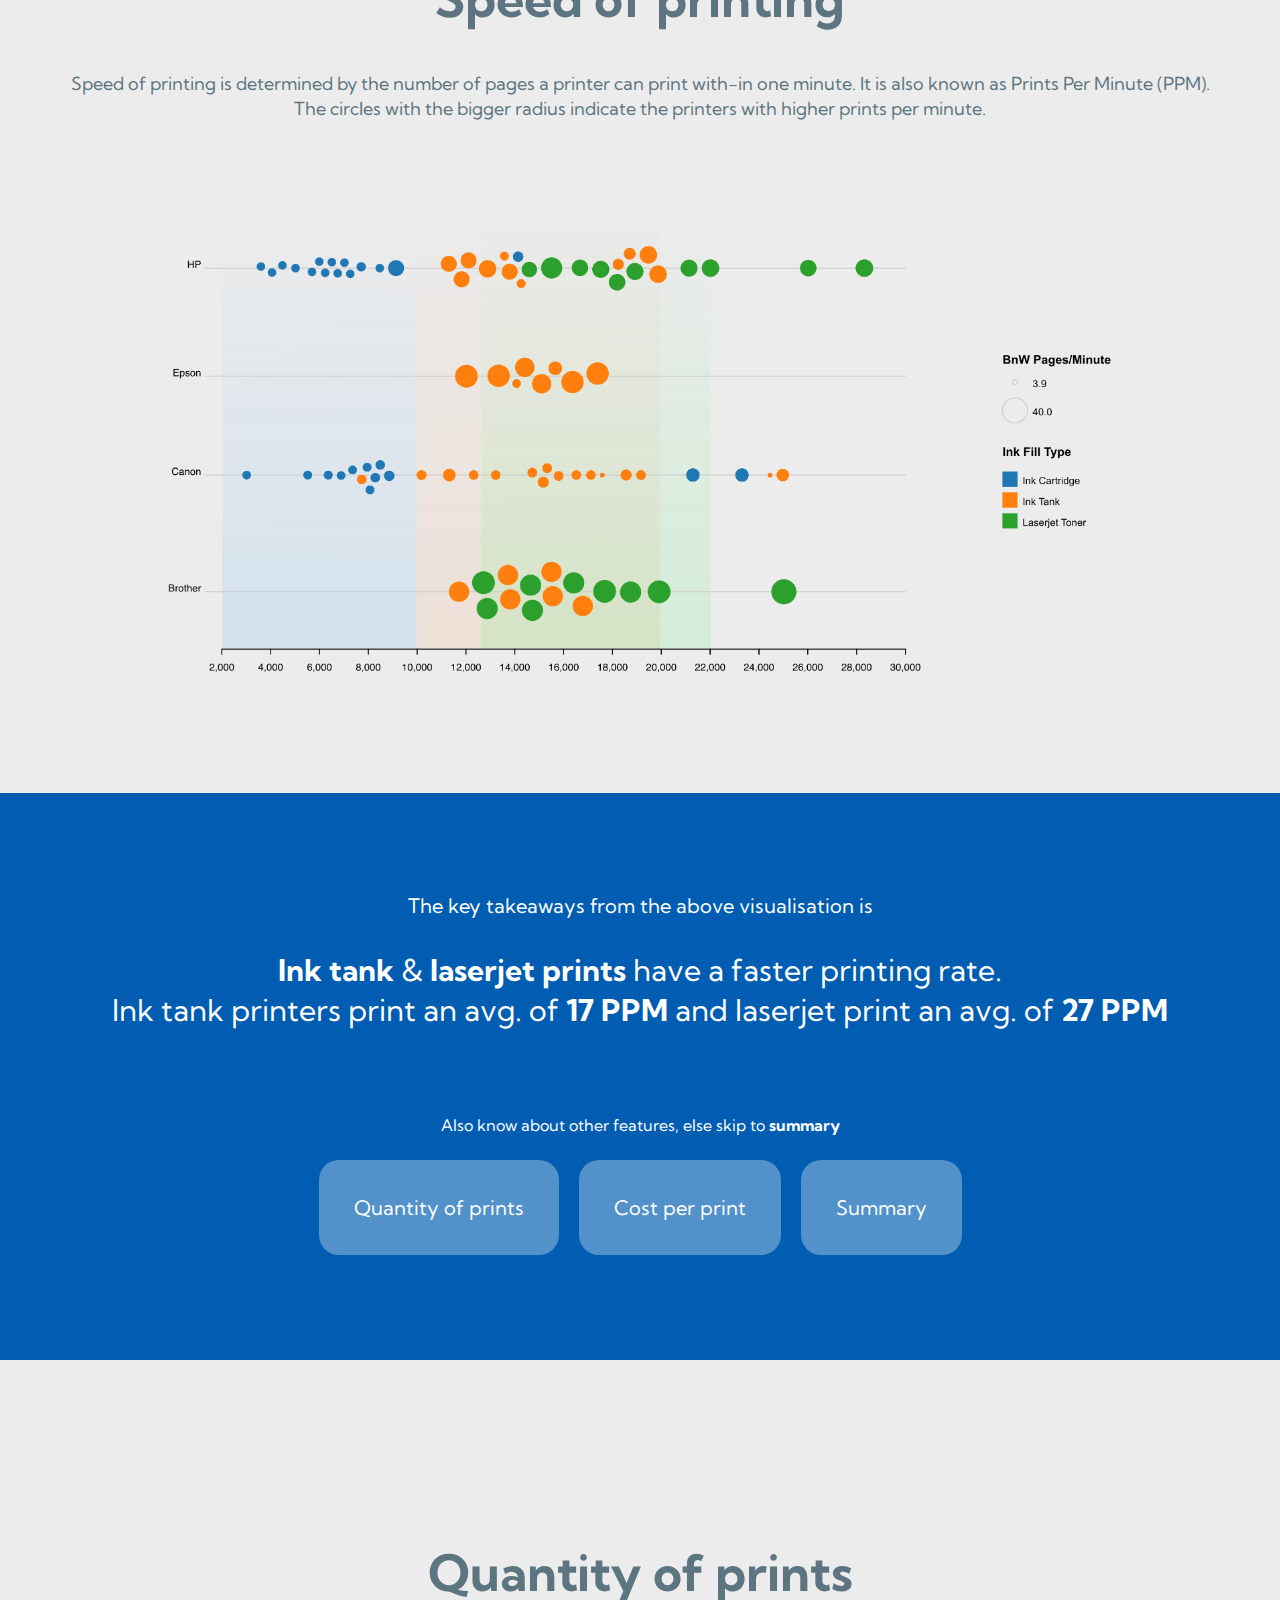
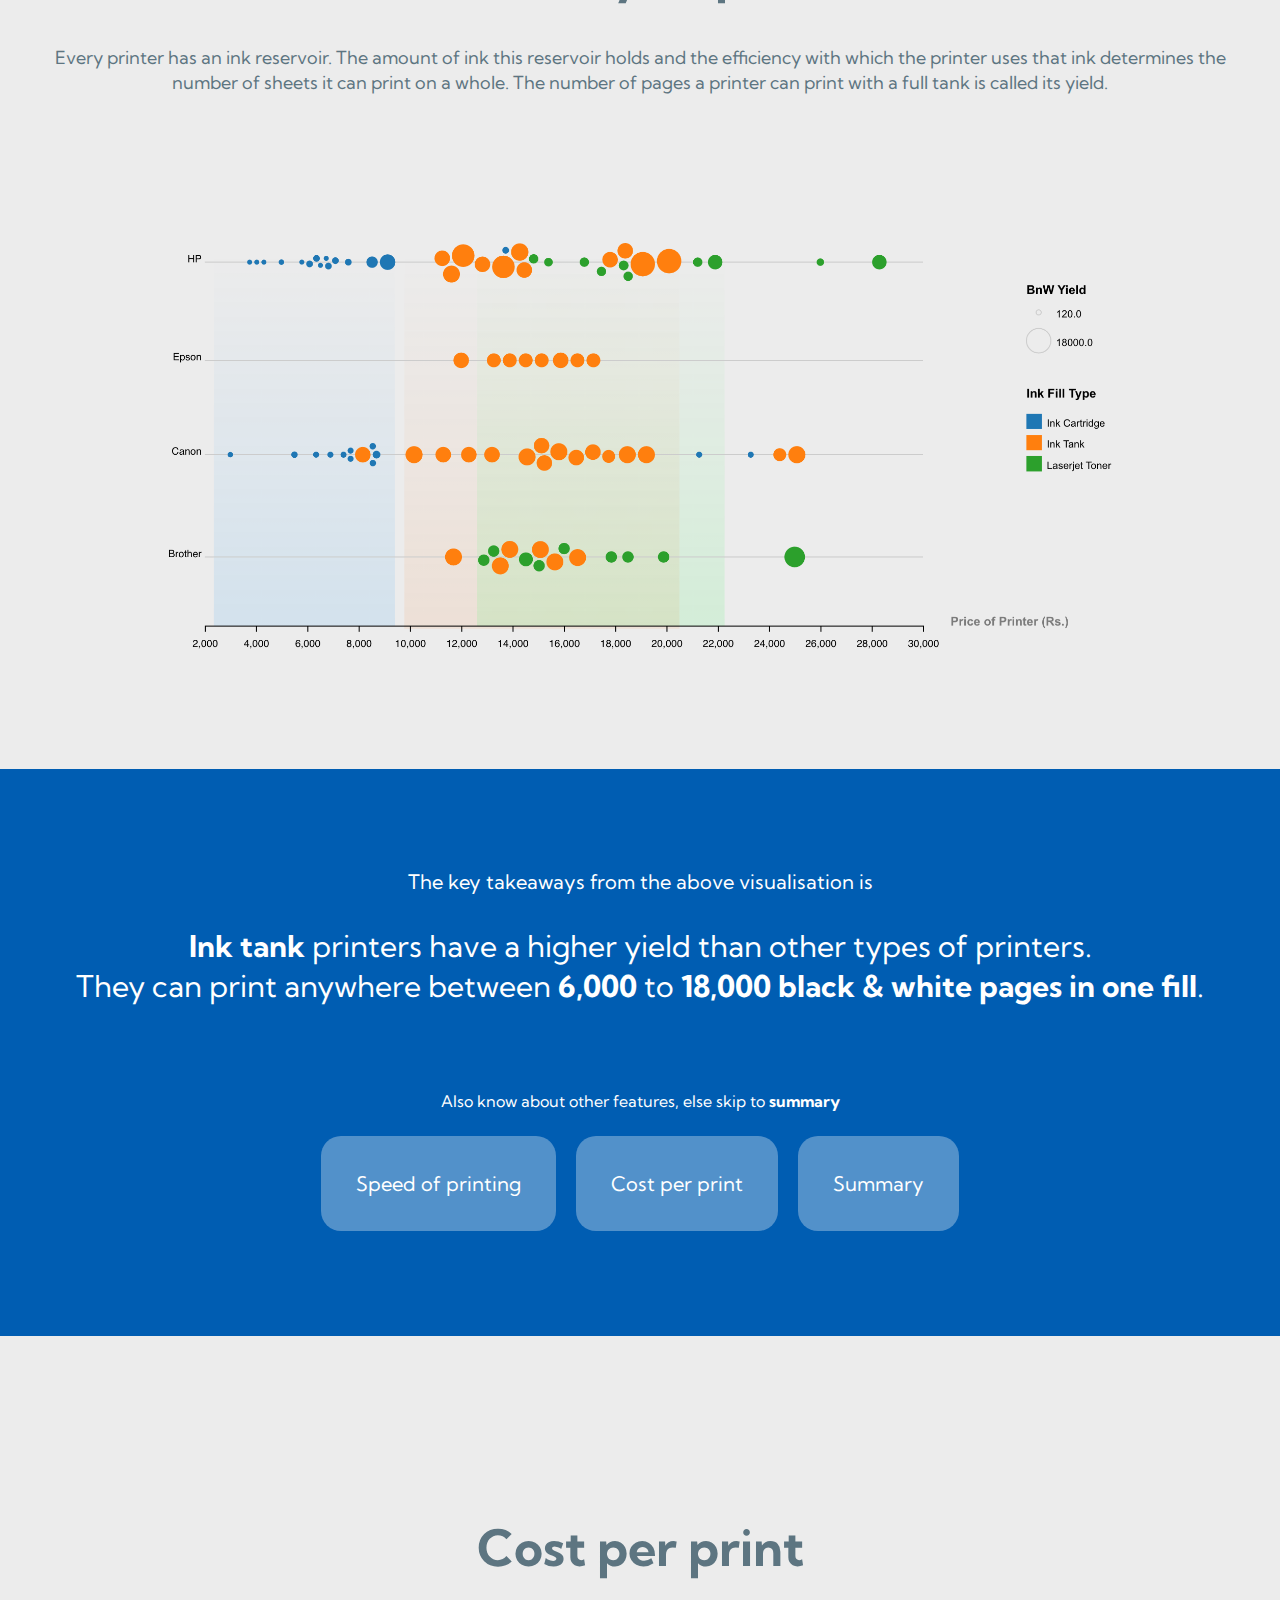
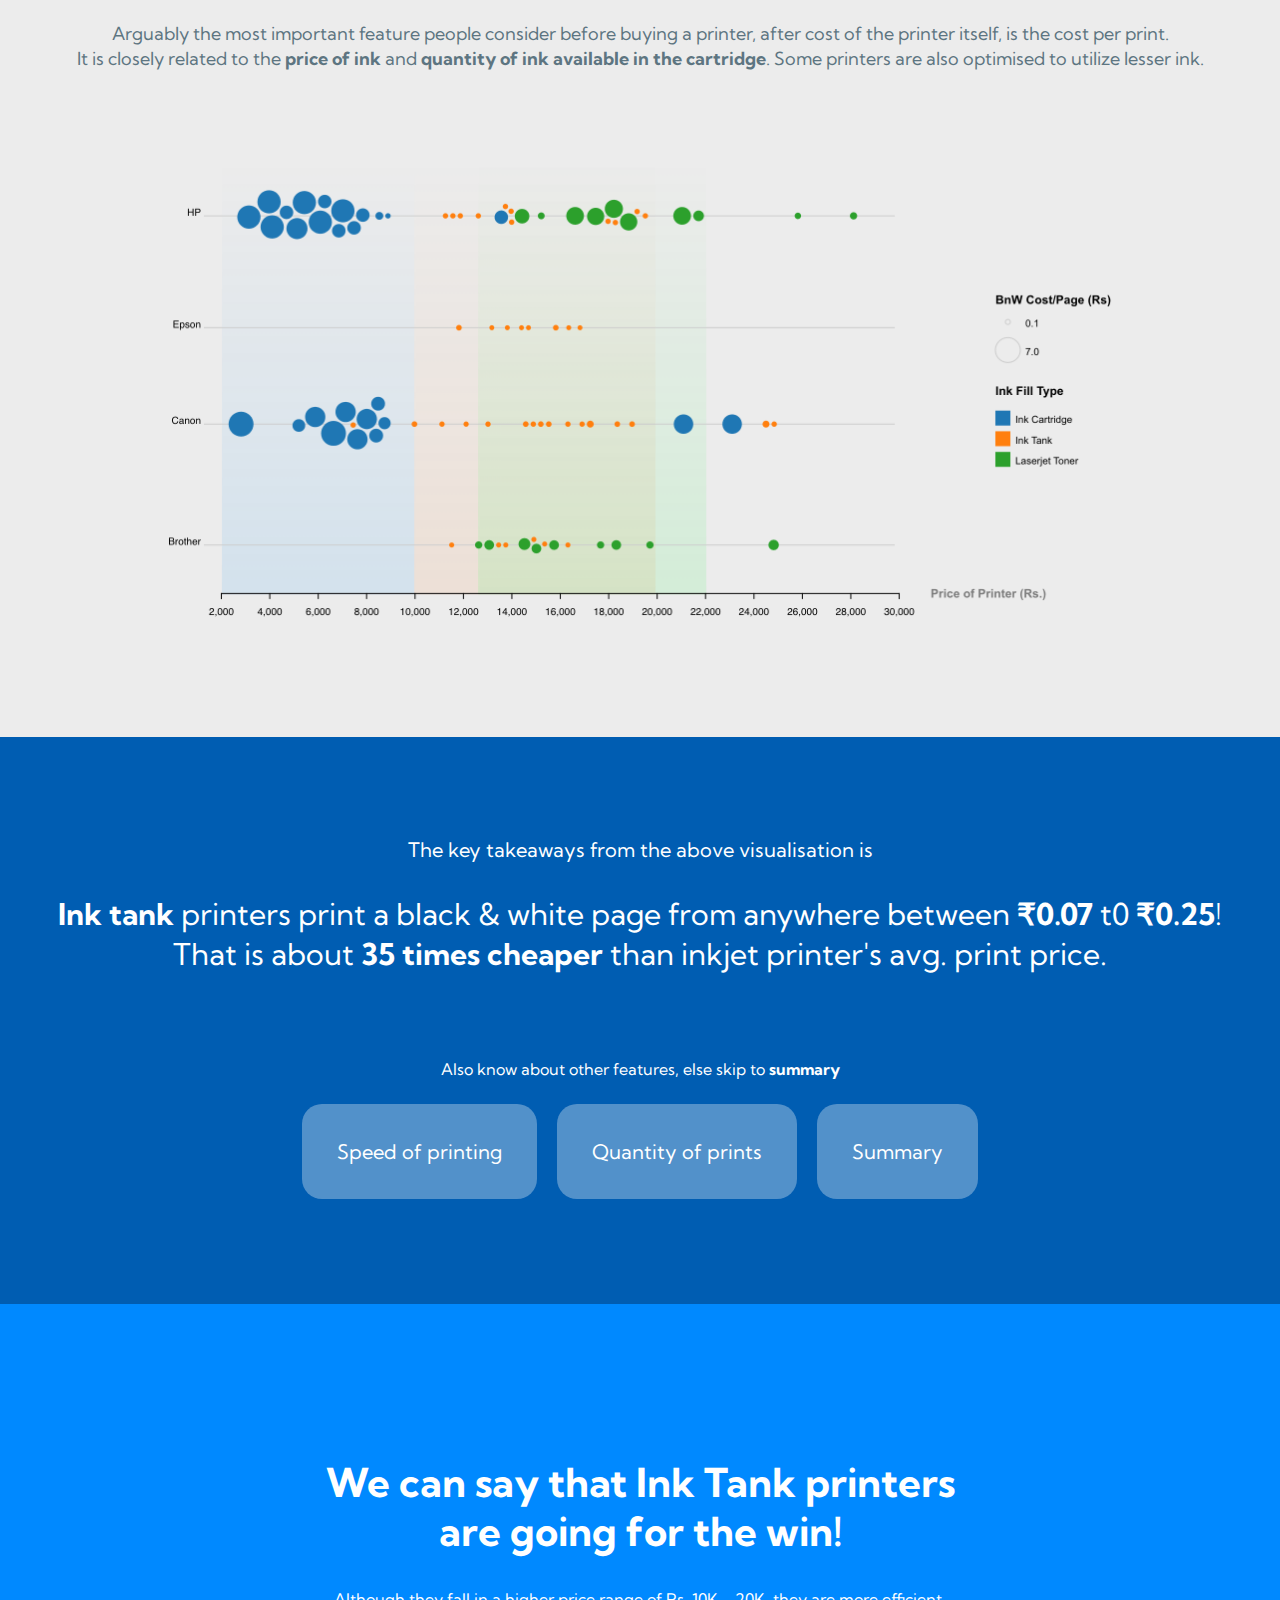
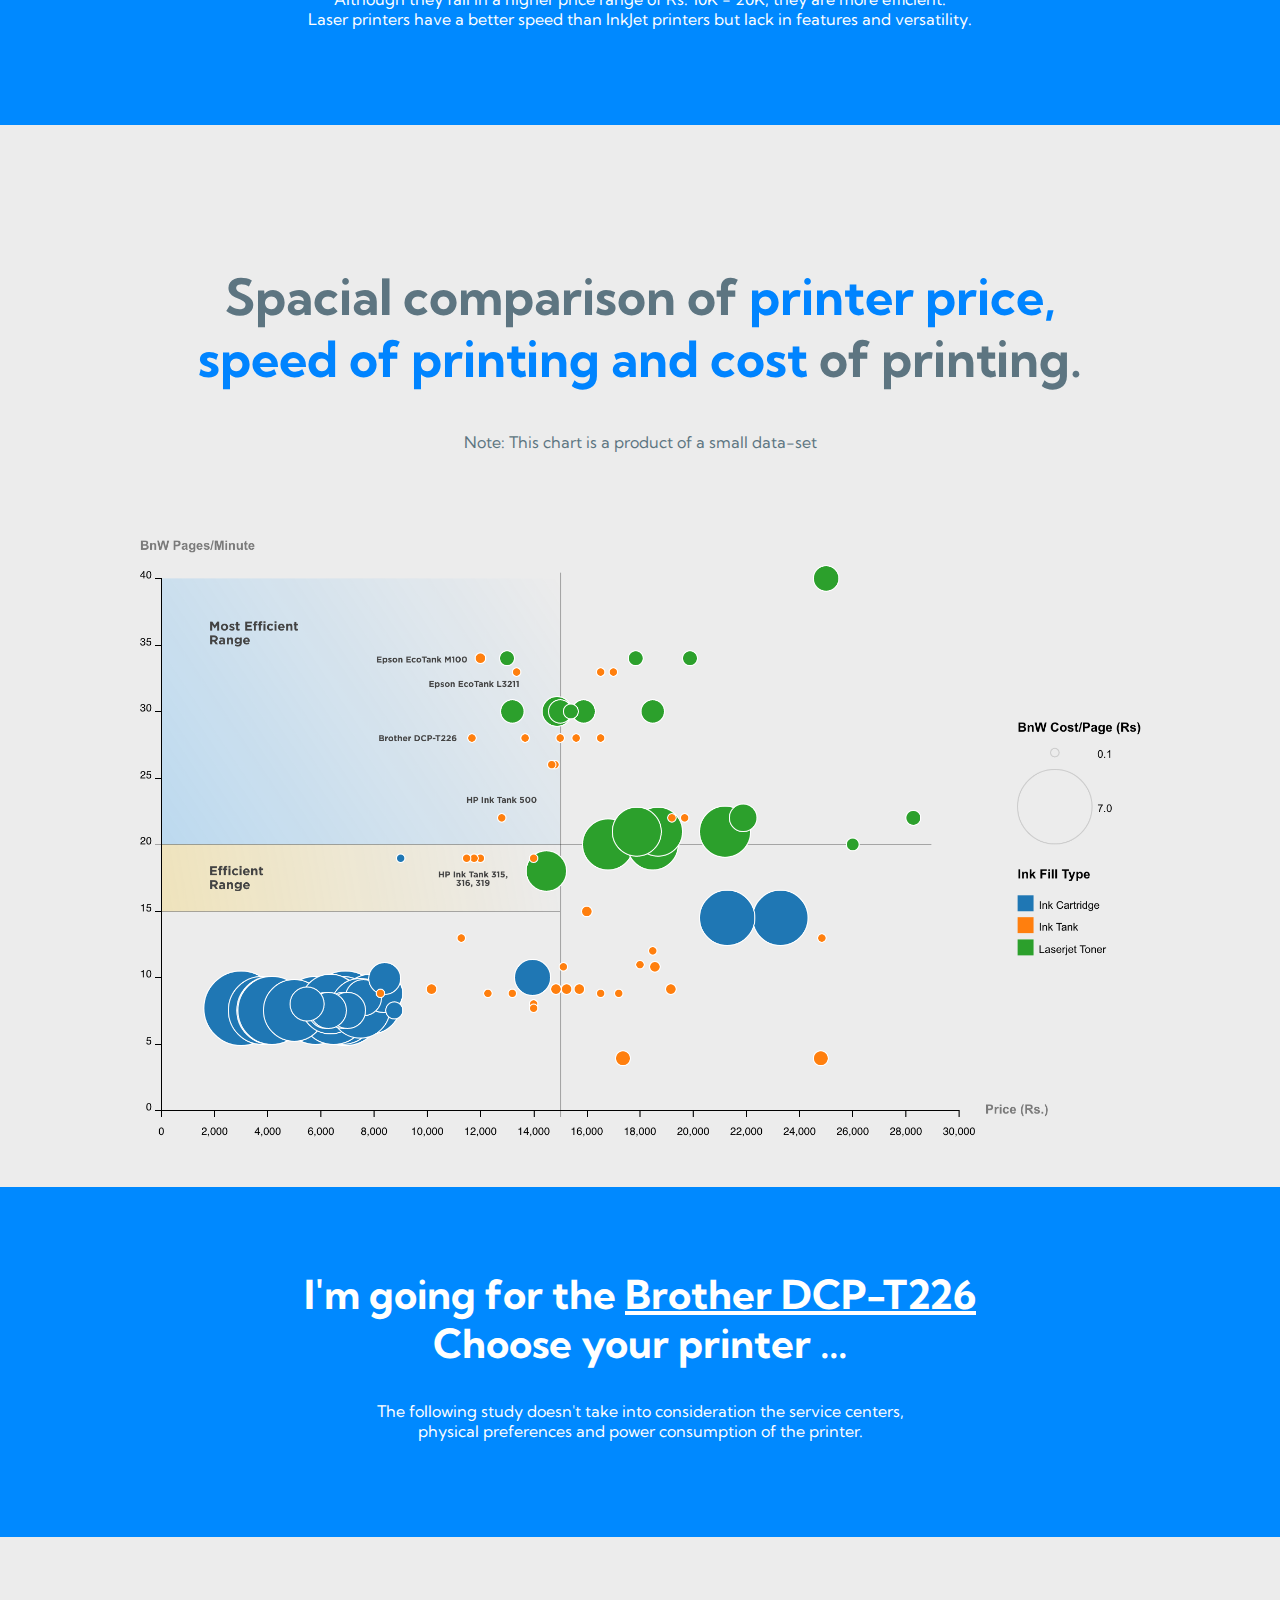
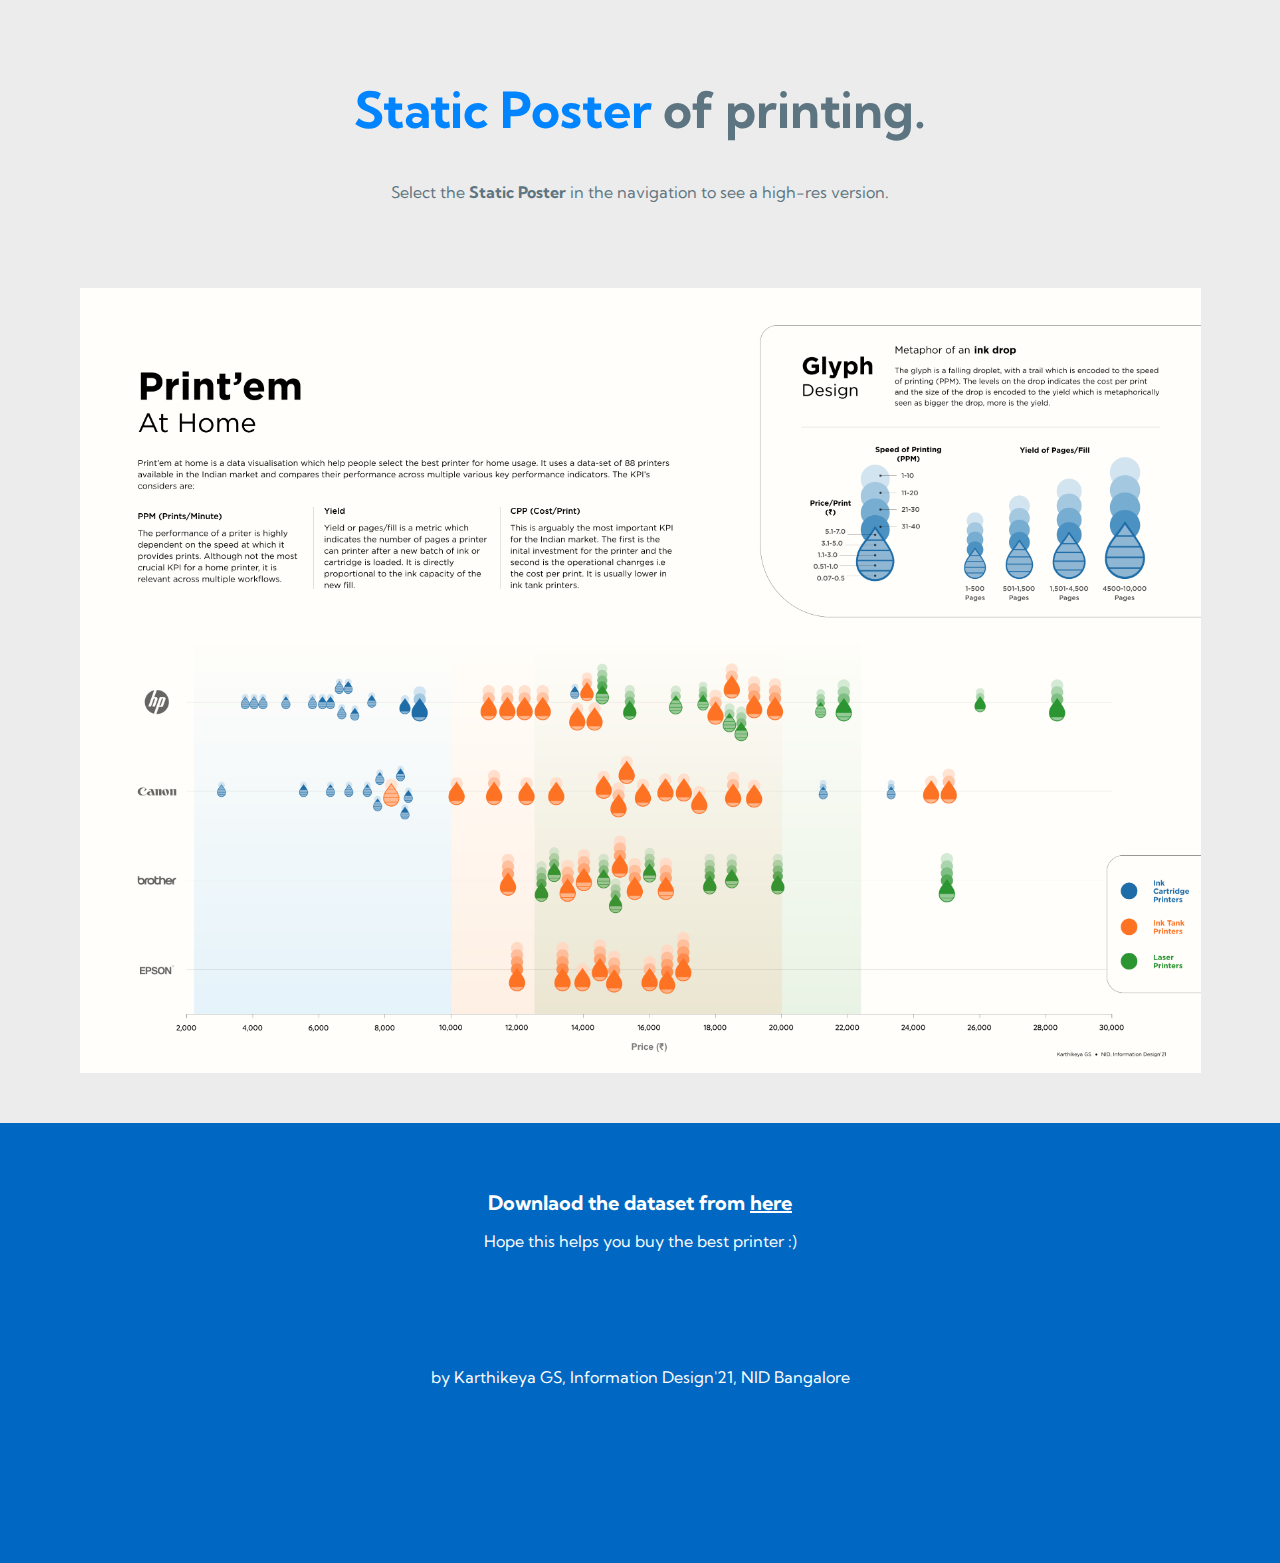
==== commit 0a7821e7: "Spelling and grammar corrections" ====
--- a/index.html
+++ b/index.html
@@ -145,12 +145,12 @@
             <h1 style="text-align: center; padding-bottom: 10px; font-size: 40px">What are you looking for in a printer?</h1>
             <p style="text-align: center; padding-bottom: 20px; line-height: 22px">There are many factors to look into before buying a printer. This article will help you choose a printer based on the<br><b>operational factors</b> of the printer. The major ones are mention below.</p>
             <p style="text-align: center; padding-top: 30px; font-size: 20px;"><a href="#speed">Speed of printing</a><a href="#quantity" style="margin-left: 20px;">Quantity of prints</a><a href="#cost" style="margin-left: 20px;">Cost per print</a></p>
-            <p style="text-align: center; padding-top: 90px; font-size: 16px;">Choose one factor or scroll down to know more about the features</p>
+            <p style="text-align: center; padding-top: 90px; font-size: 16px;">Choose one factor or scroll down to know more about them</p>
         </div>
 
         <!-- KPI's -->
         <div class="row" style="background-color:#0089FF; padding-bottom: 0px;"> 
-            <p style="text-align: center; padding-top: 100px; color: white; padding-bottom: 50px; font-size: 30px;">The <b> factors</b> to consider <br>before buying a printer <i>(ofc alongside cost!)</i> </p>
+            <p style="text-align: center; padding-top: 100px; color: white; padding-bottom: 50px; font-size: 30px;">The <b> factors</b> to consider <br>before buying a printer <i>(ofc alongside the cost!)</i> </p>
             <div class="column3" style="background-color: #006FD6;">
 
                 <div class="col_content">
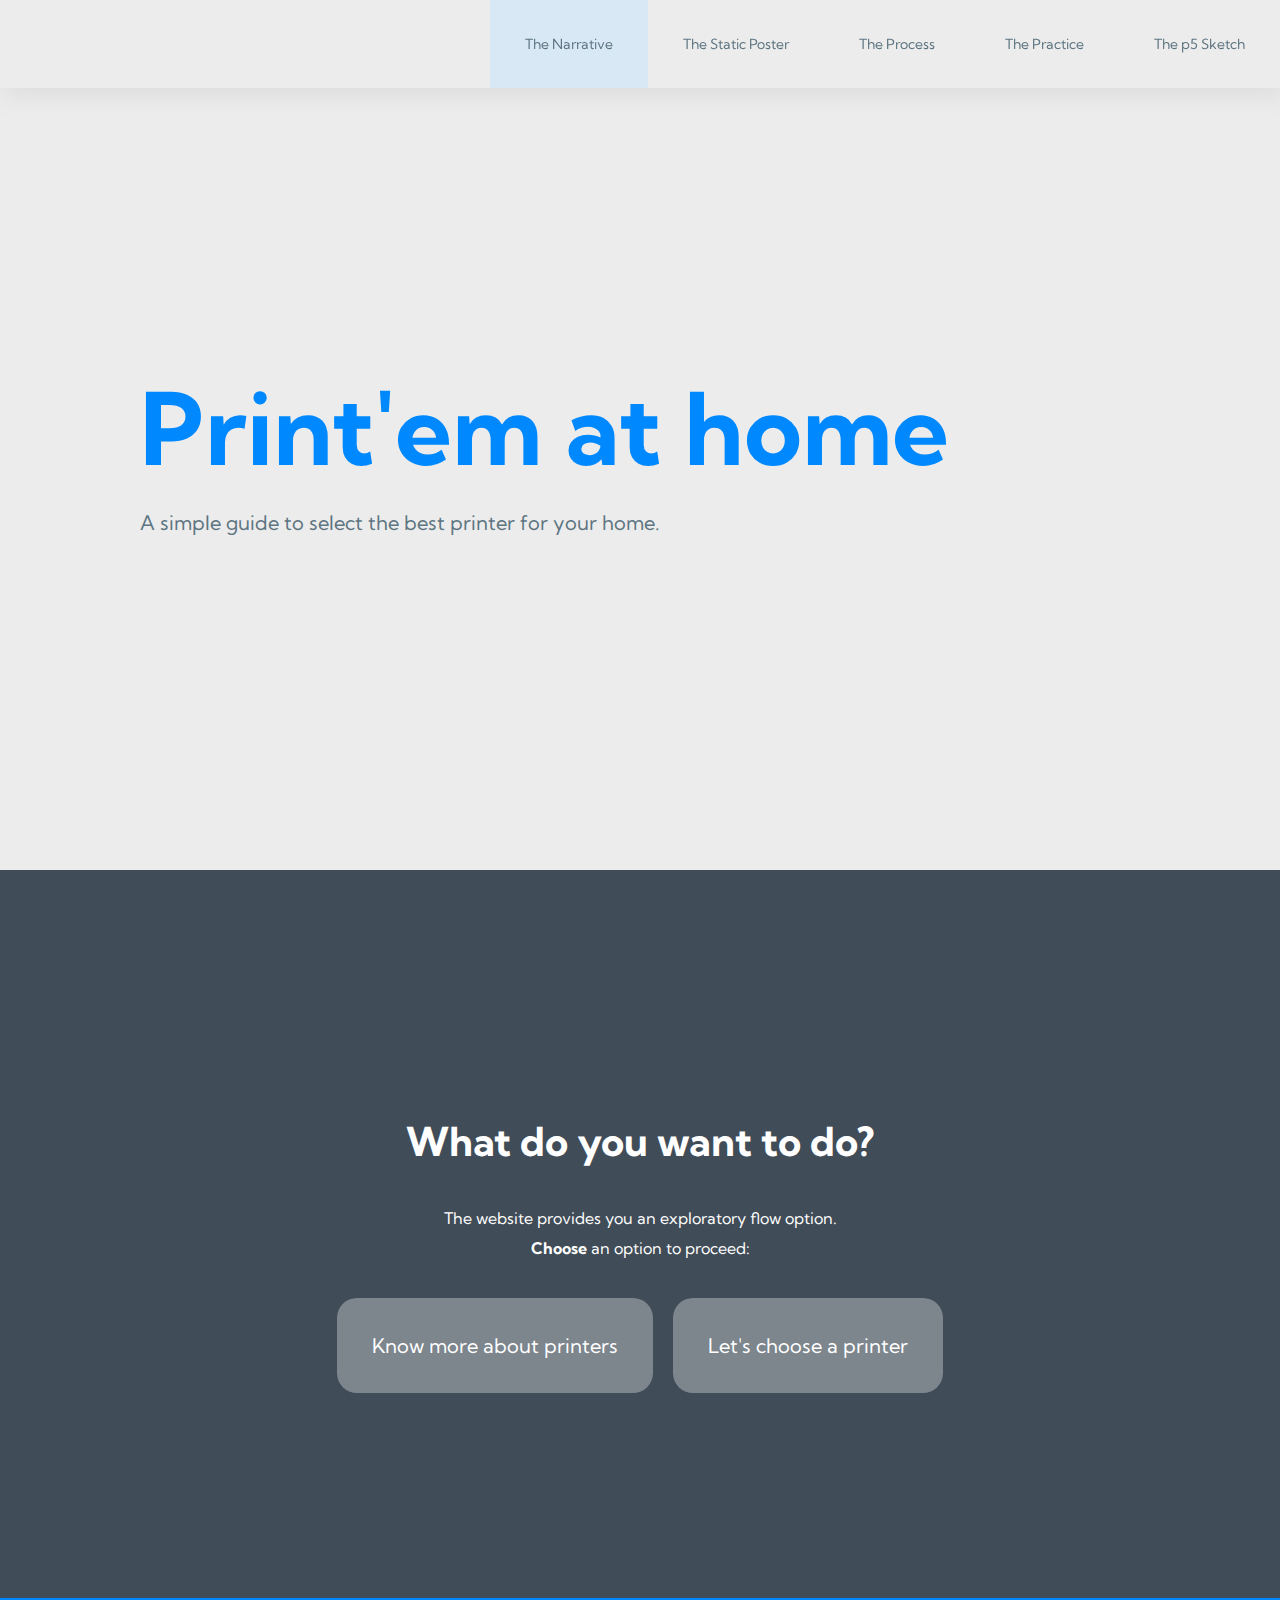
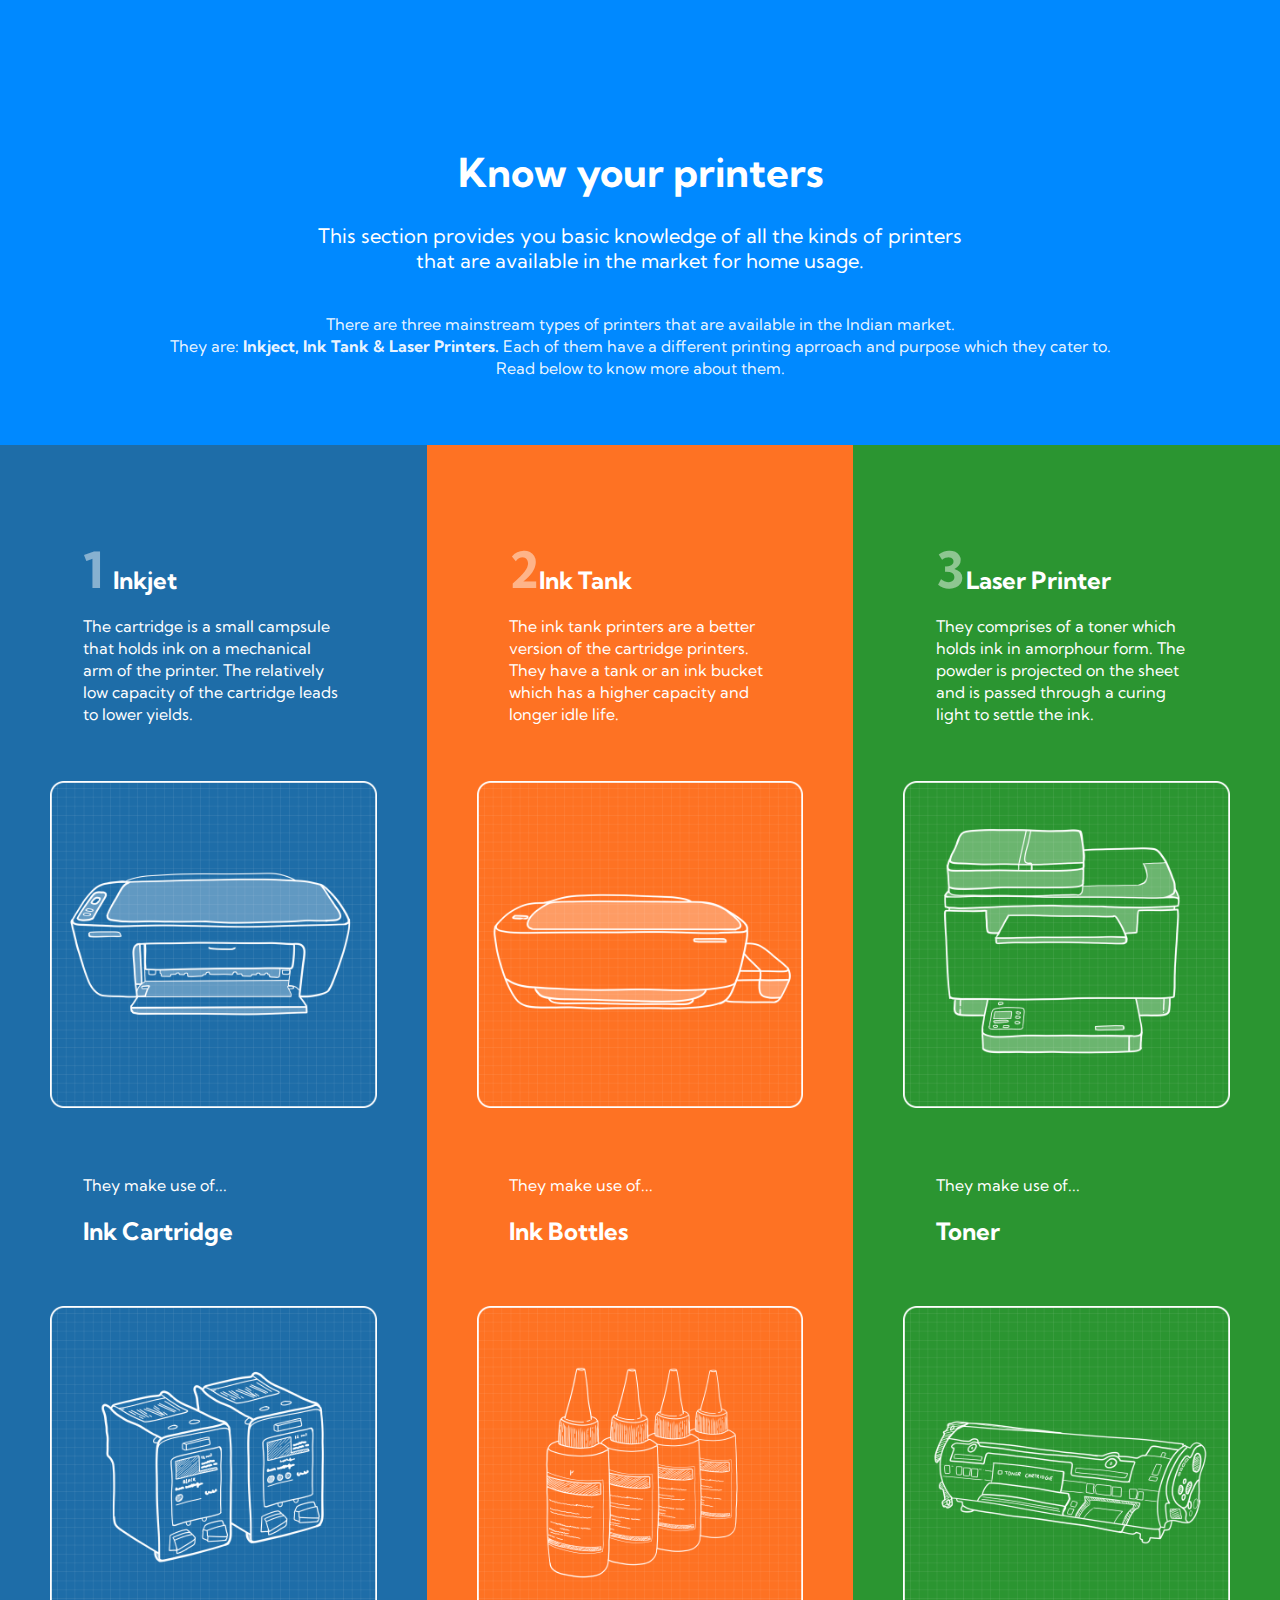
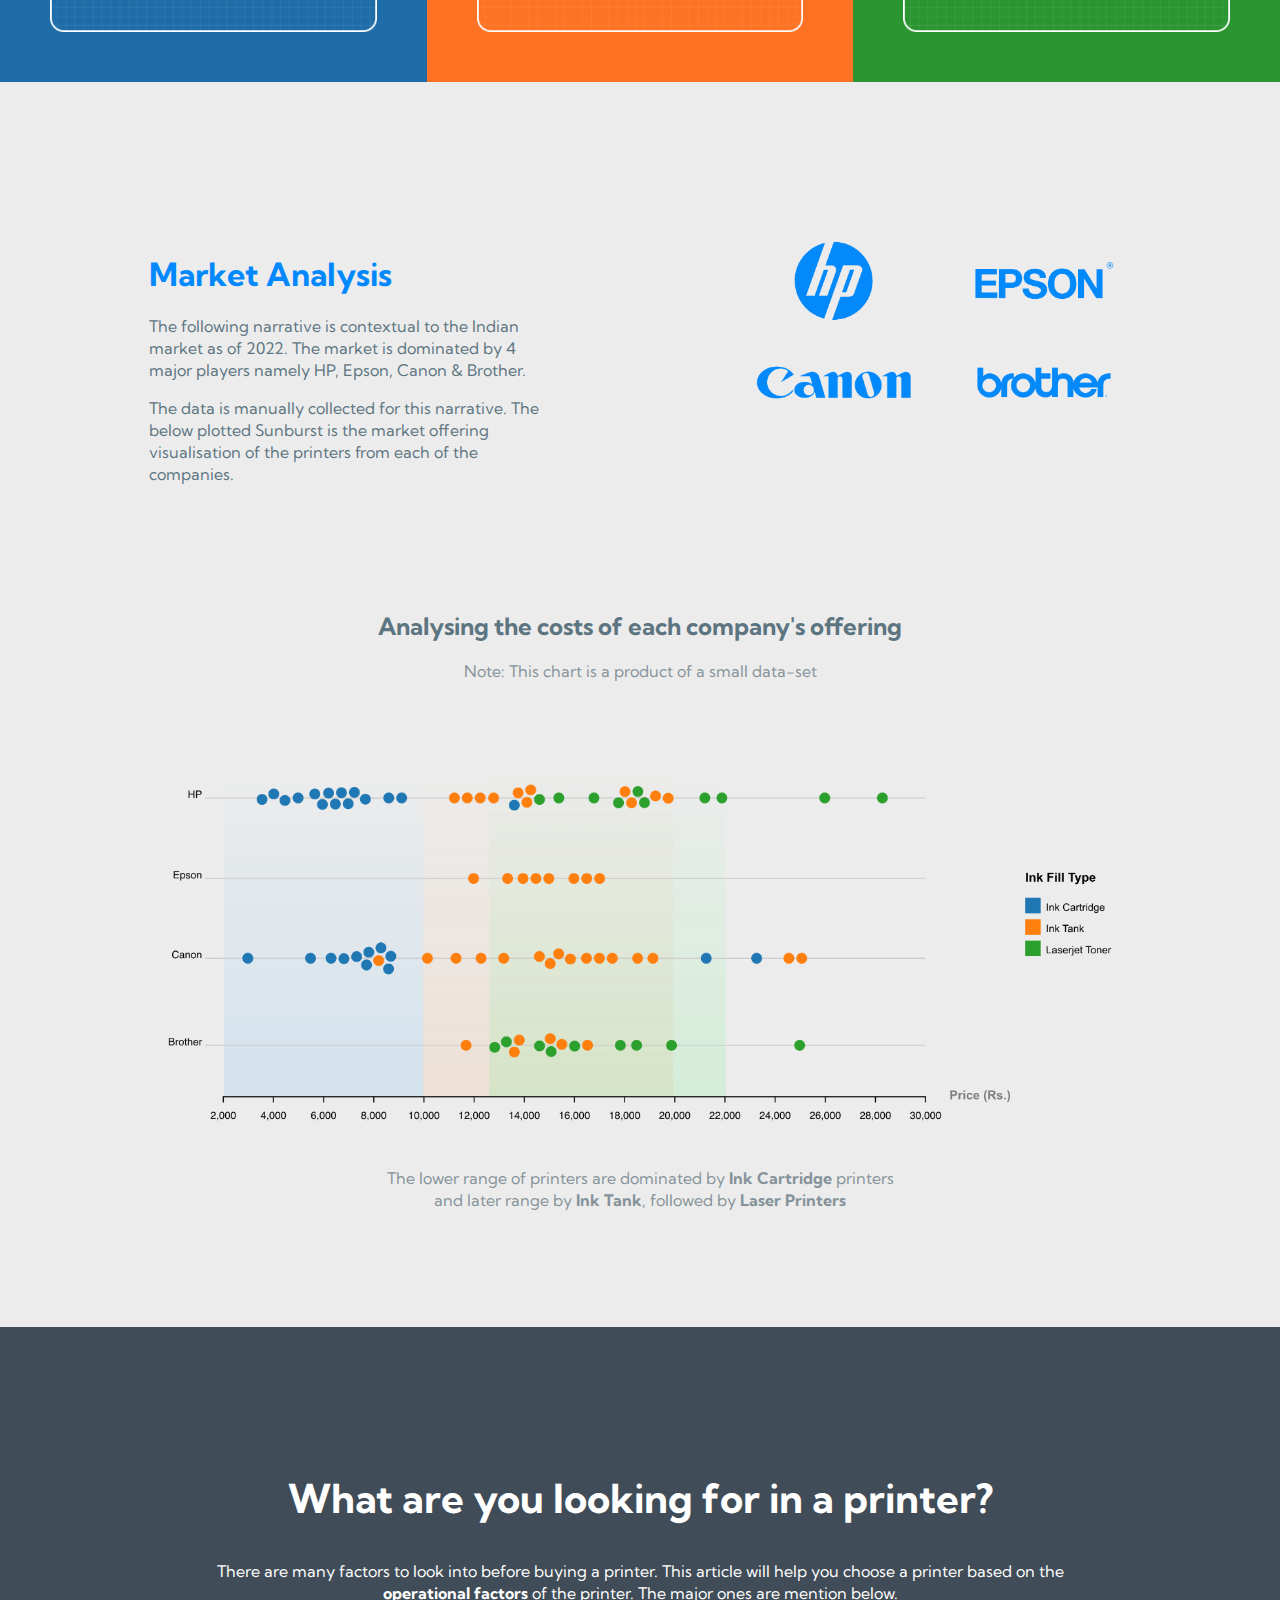
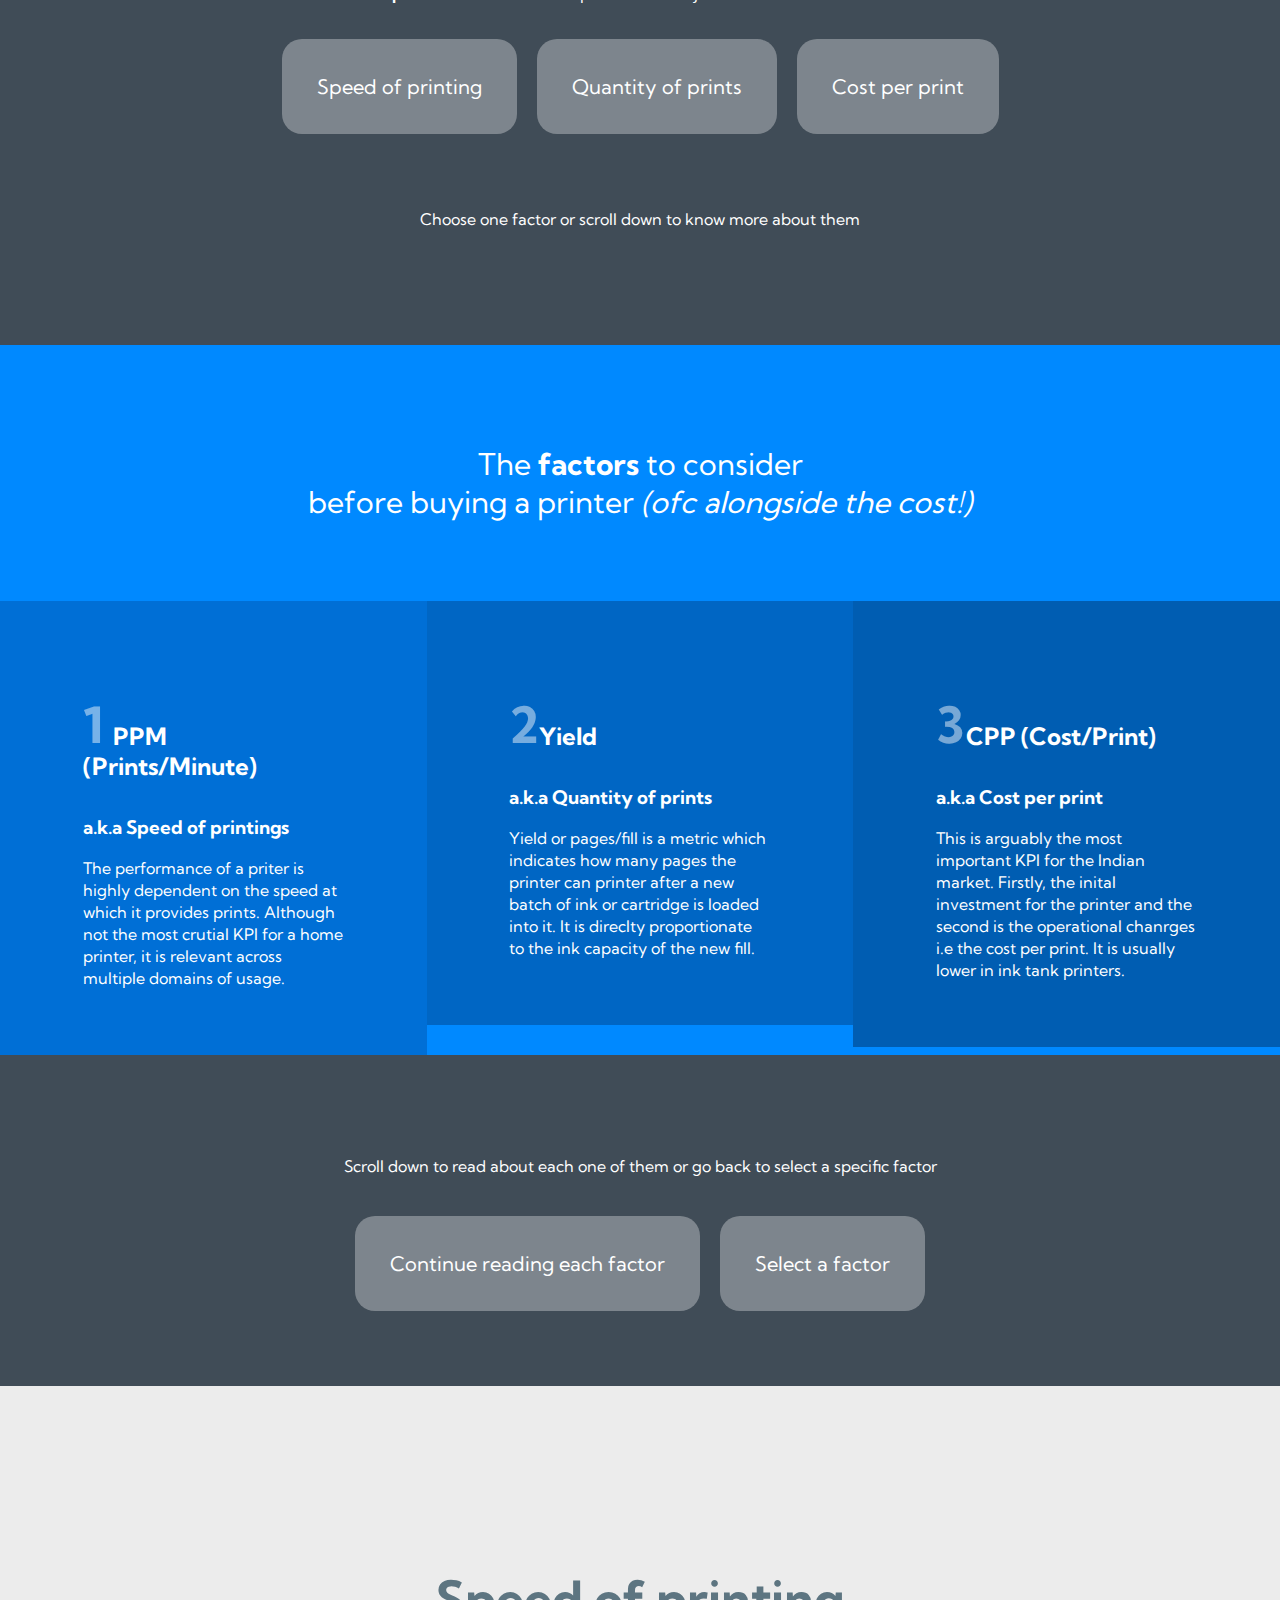
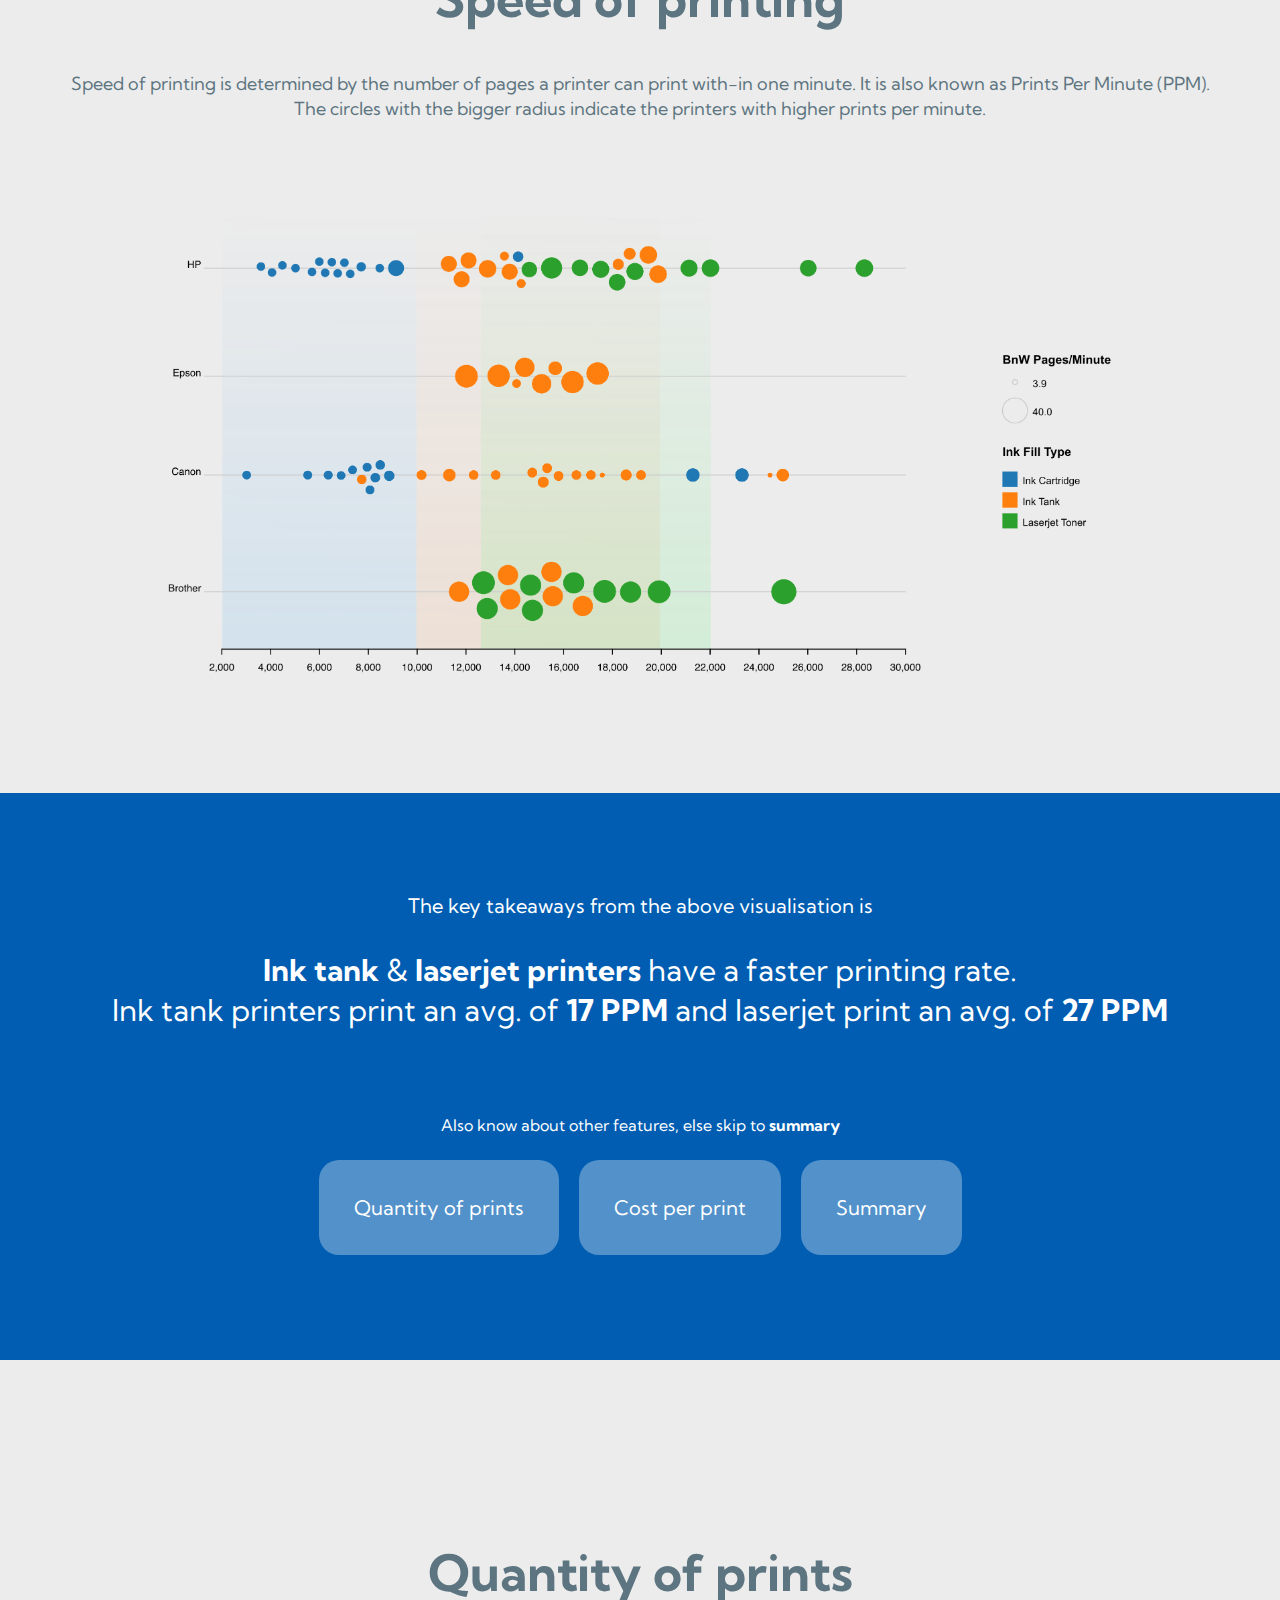
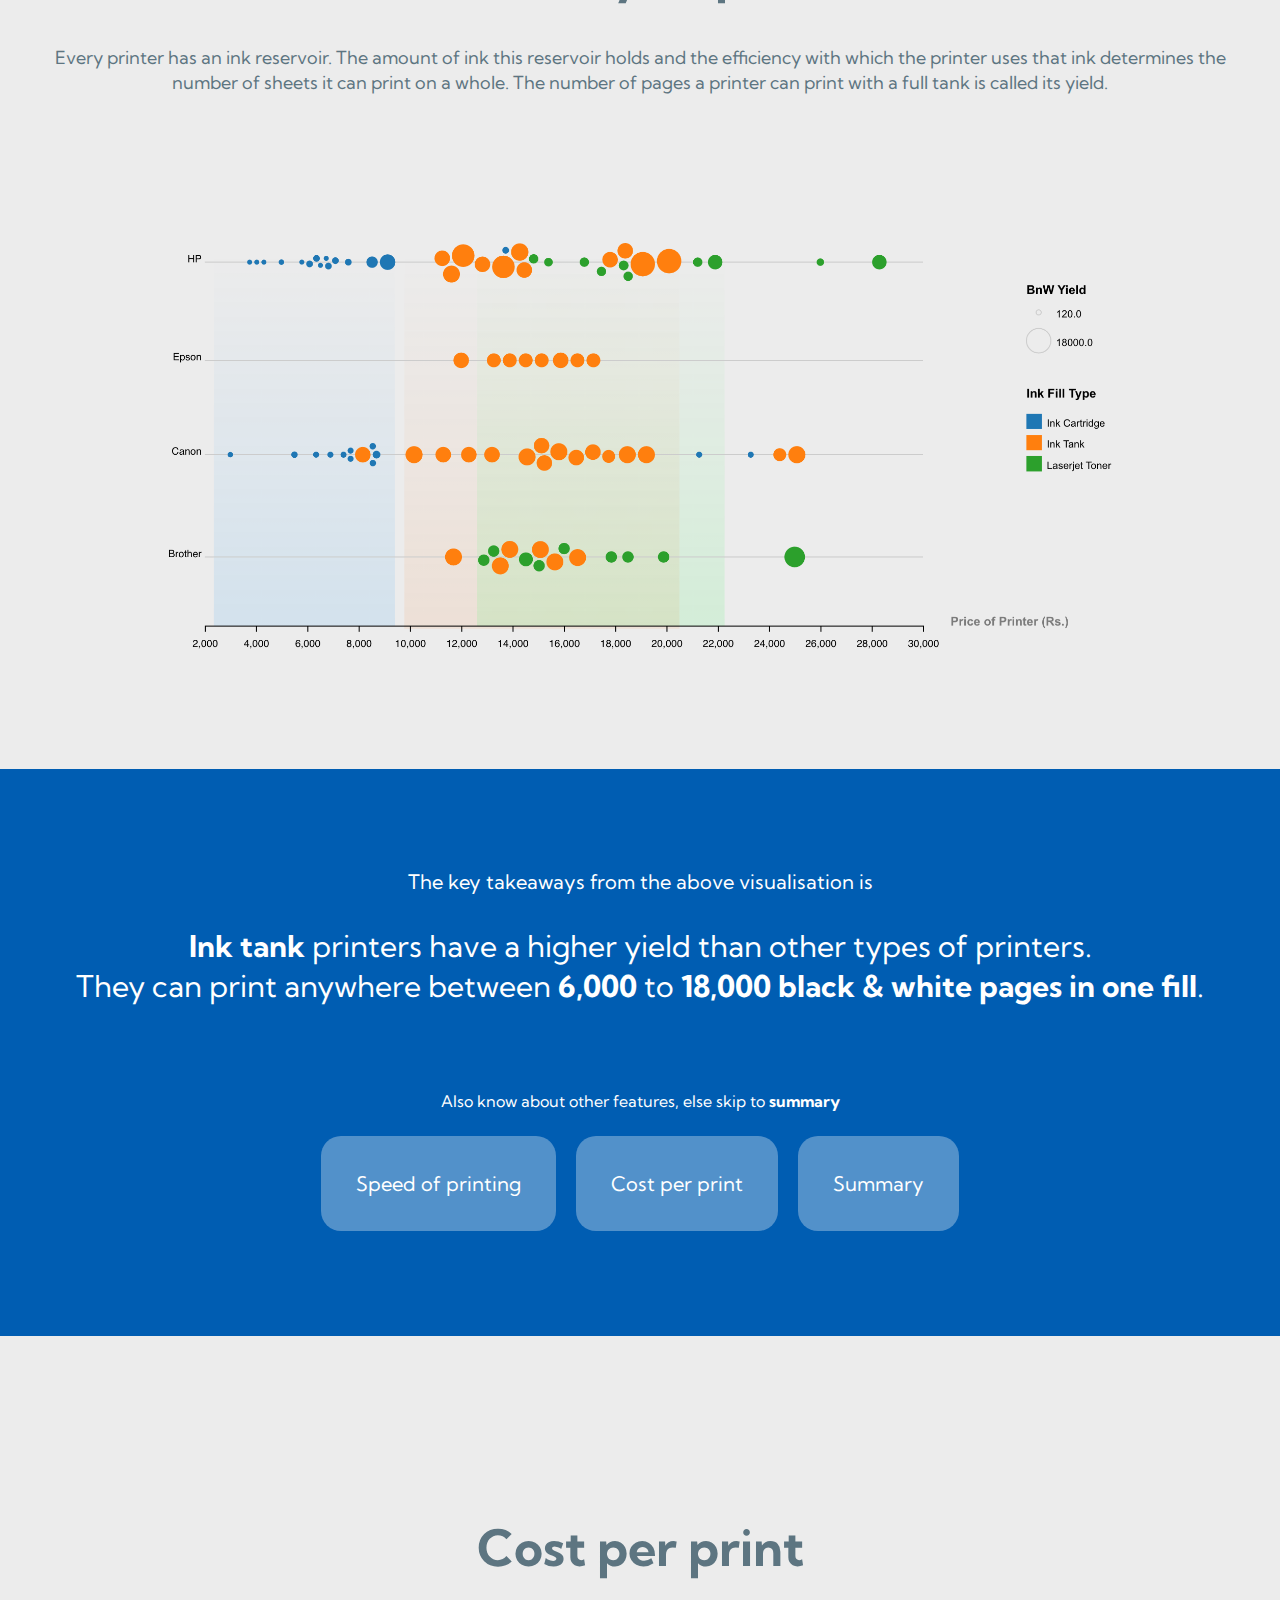
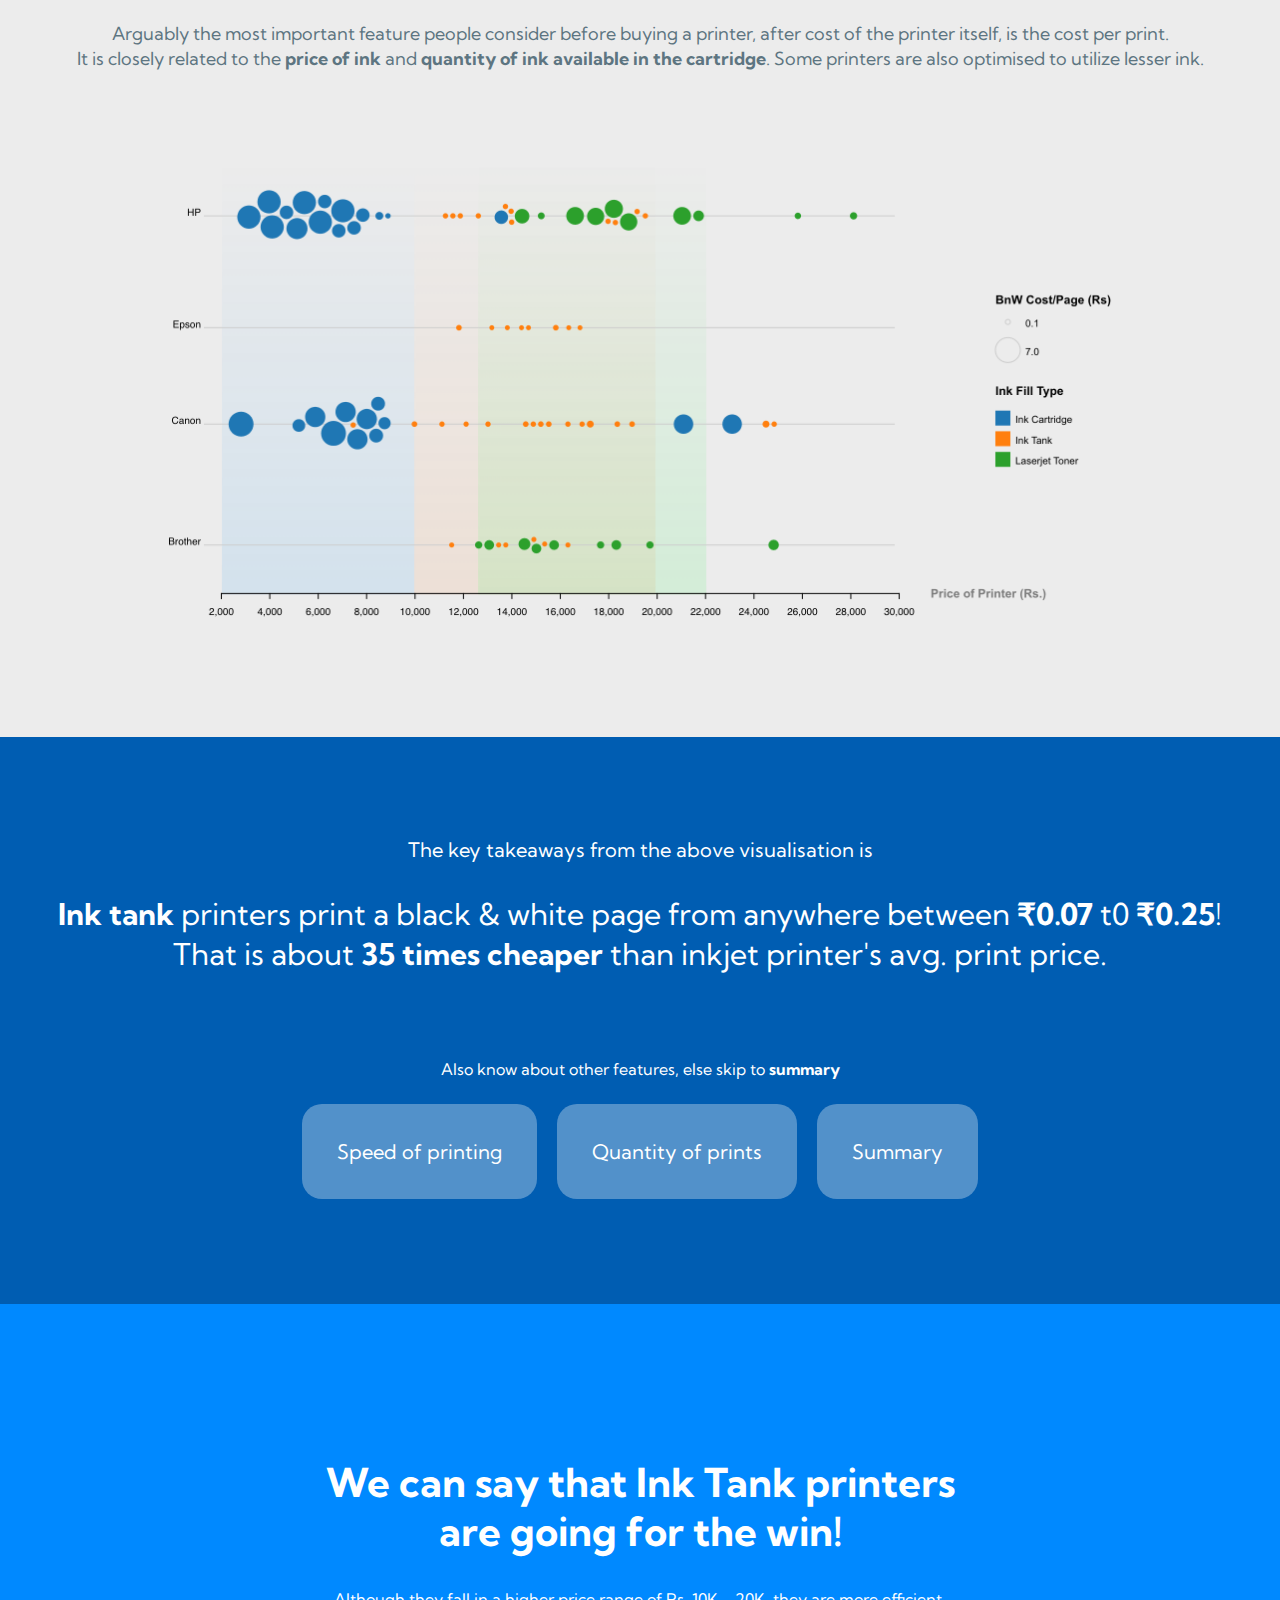
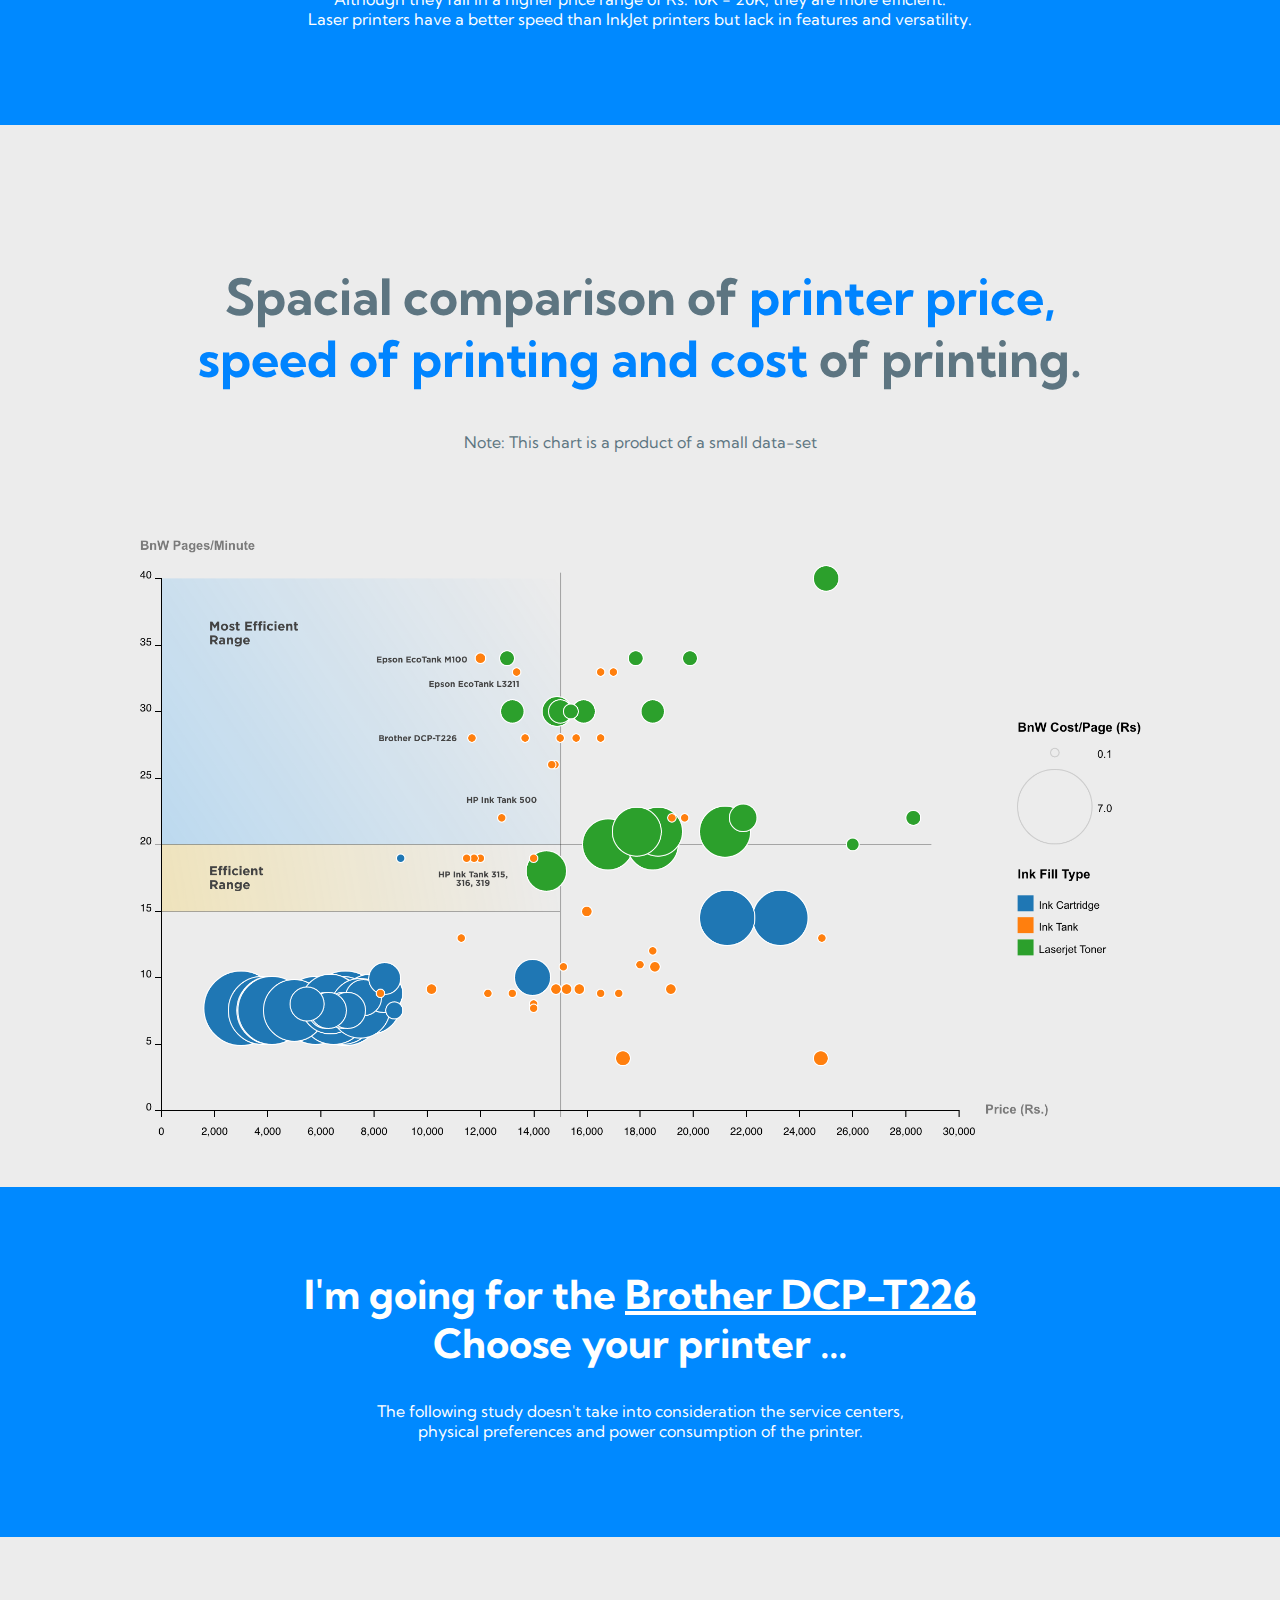
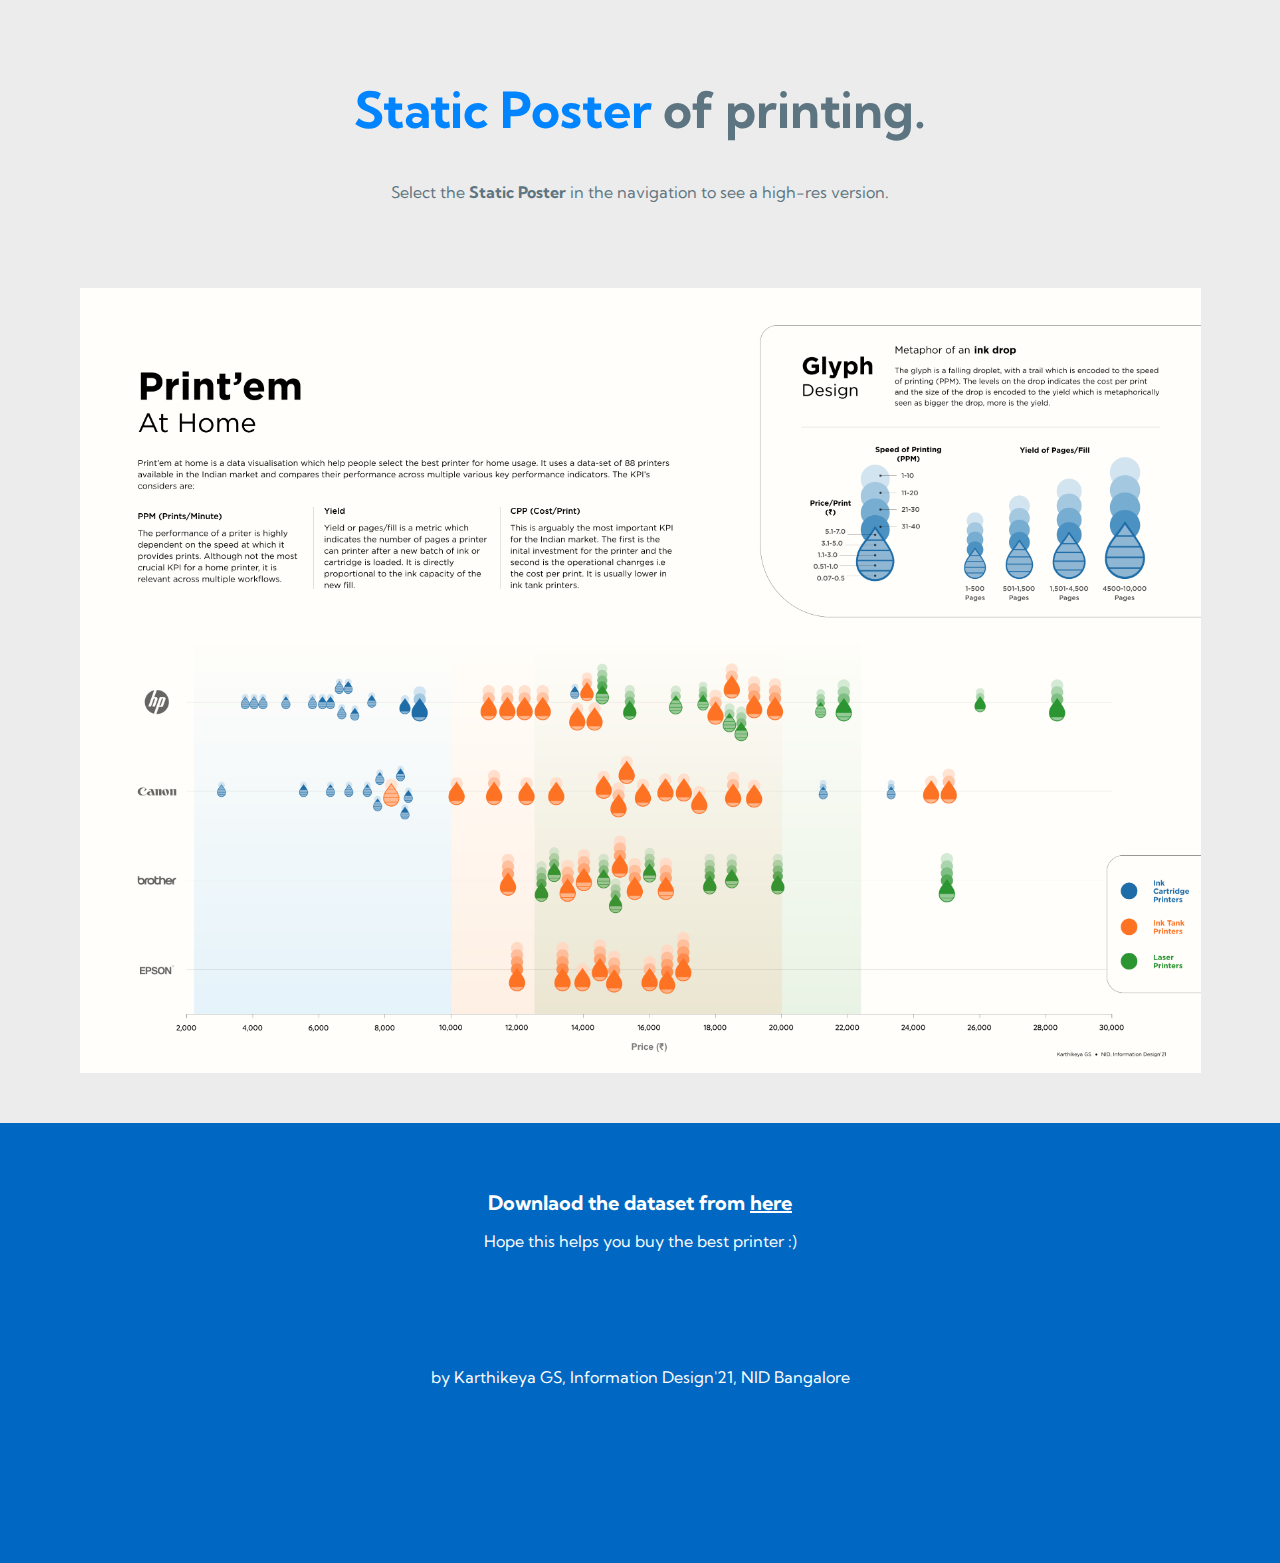
==== commit 922ea18d: "spelling check" ====
--- a/index.html
+++ b/index.html
@@ -201,7 +201,7 @@
         <!-- Question Section 3: post speed -->
         <div class="column1" style="background-color: #005DB2; color: white; padding-bottom: 120px; padding-top: 80px;" id="KPI">
             <p style="text-align: center; color: white; padding-bottom: 2px; font-size: 20px;">The key takeaways from the above visualisation is </p>
-            <p style="text-align: center; color: white; padding-bottom: 50px; font-size: 30px; line-height: 40px;"><b>Ink tank</b> & <b>laserjet prints</b> have a faster printing rate.<br>Ink tank printers print an avg. of <b>17 PPM</b> and laserjet print an avg. of <b>27 PPM</b> </p>
+            <p style="text-align: center; color: white; padding-bottom: 50px; font-size: 30px; line-height: 40px;"><b>Ink tank</b> & <b>laserjet printers</b> have a faster printing rate.<br>Ink tank printers print an avg. of <b>17 PPM</b> and laserjet print an avg. of <b>27 PPM</b> </p>
             <p style="text-align: center; padding-top: 5px; font-size: 16px;">Also know about other features, else skip to <b>summary</b></p>
             <p style="text-align: center; padding-top: 40px; font-size: 20px;"><a href="#quantity">Quantity of prints</a><a href="#cost" style="margin-left: 20px;">Cost per print</a><a href="#summary" style="margin-left: 20px;">Summary</a></p>
         </div>
